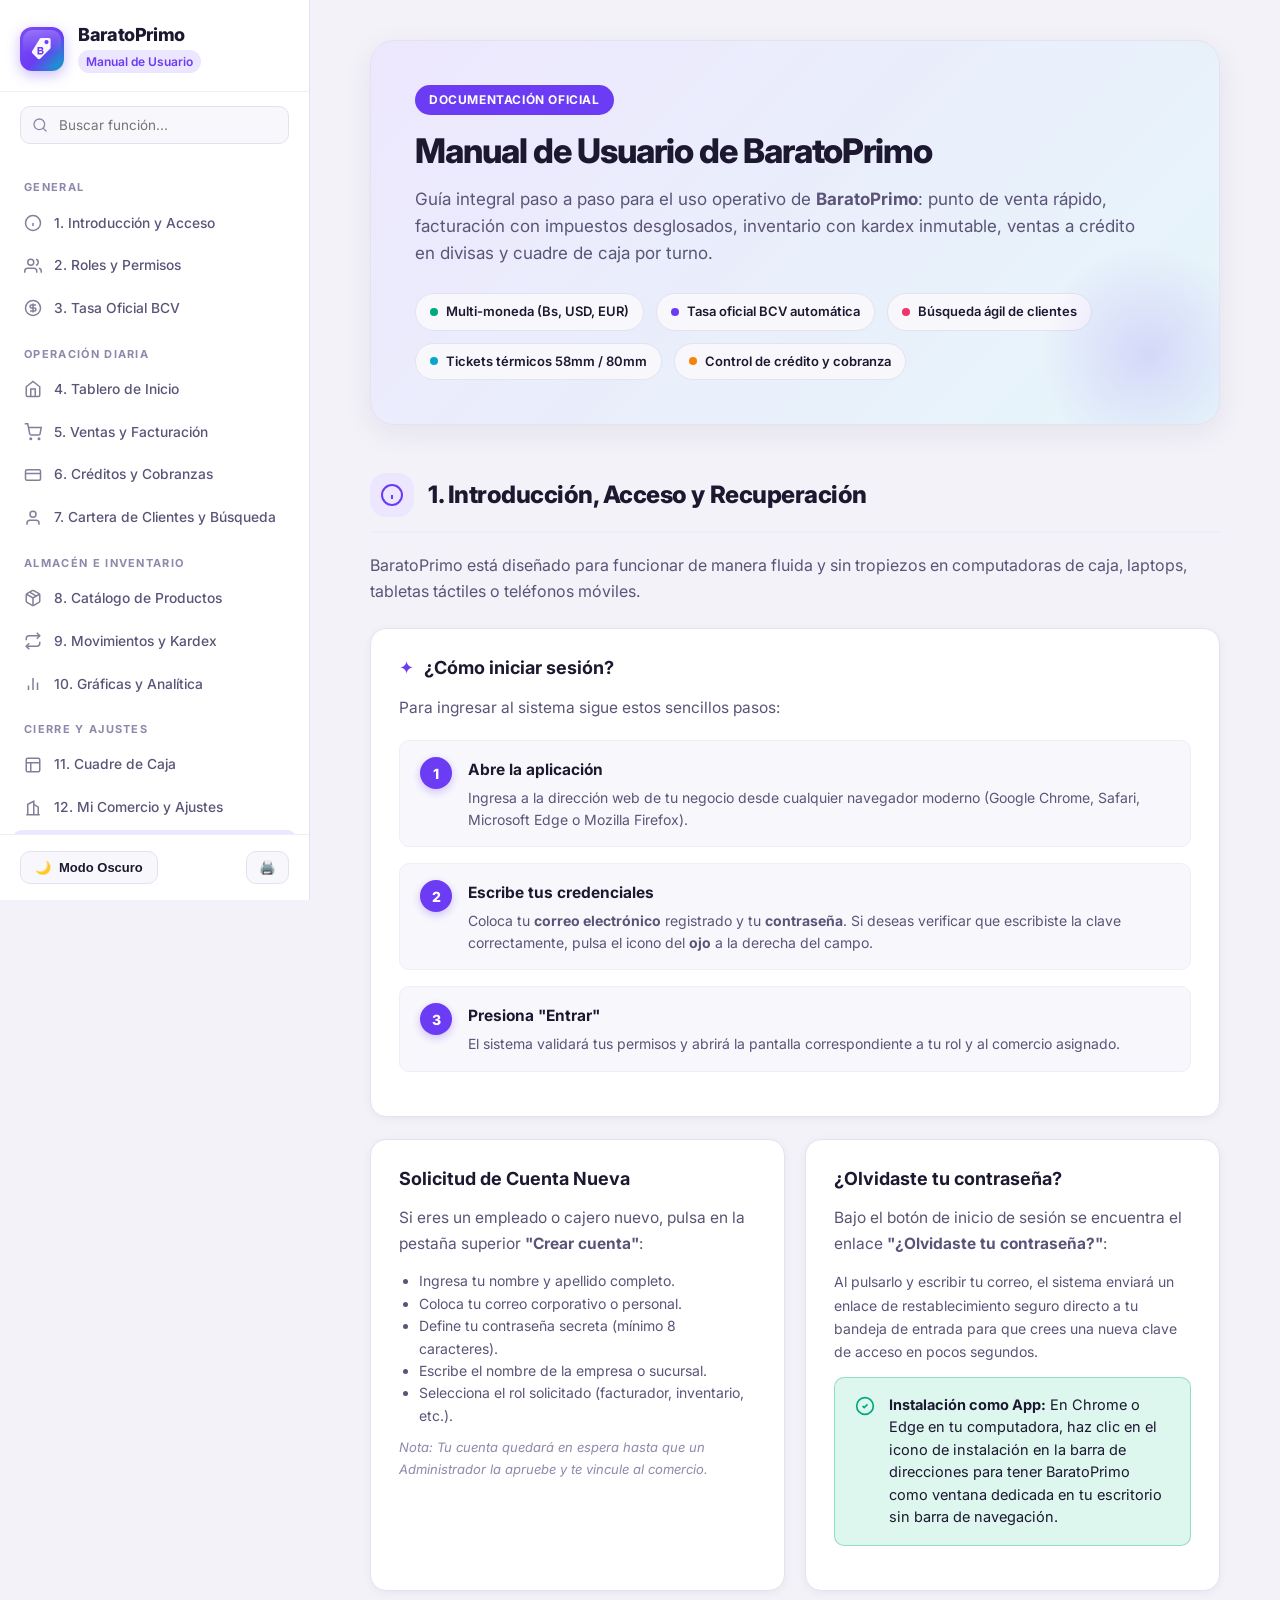
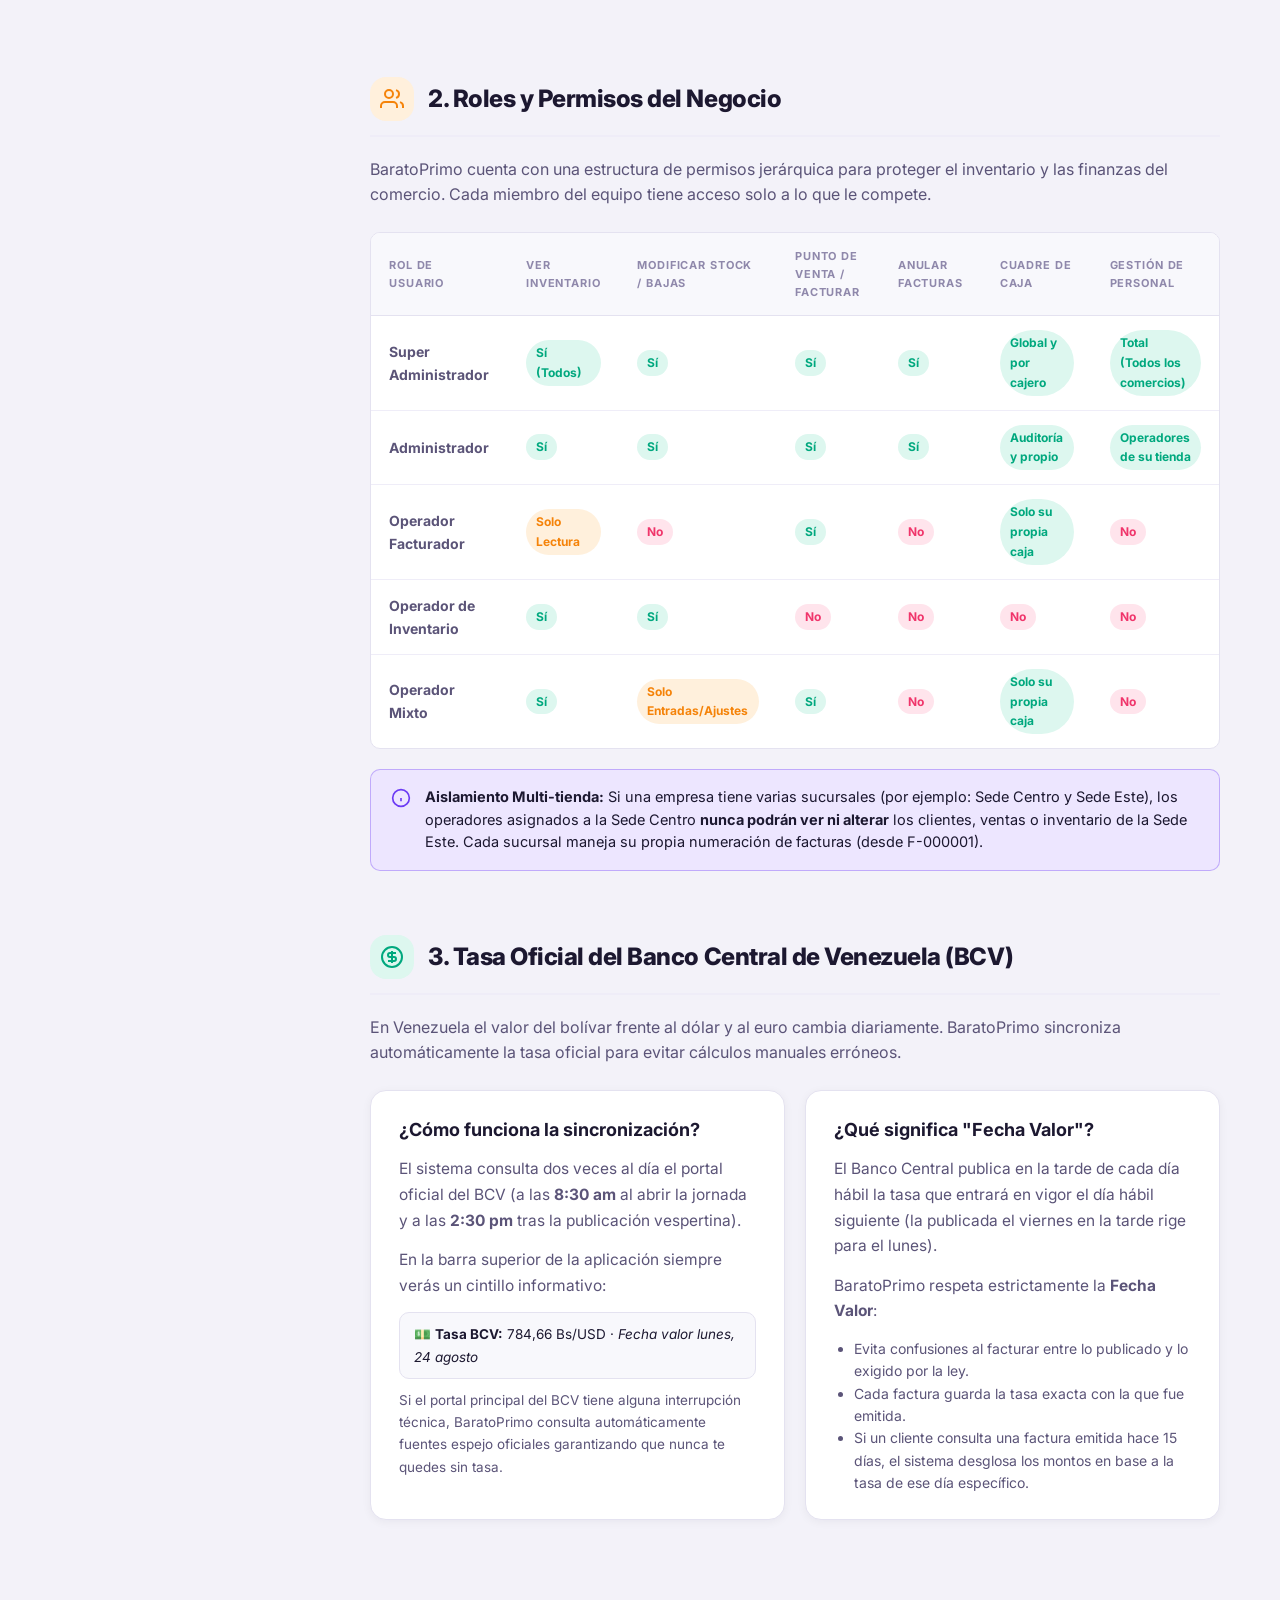
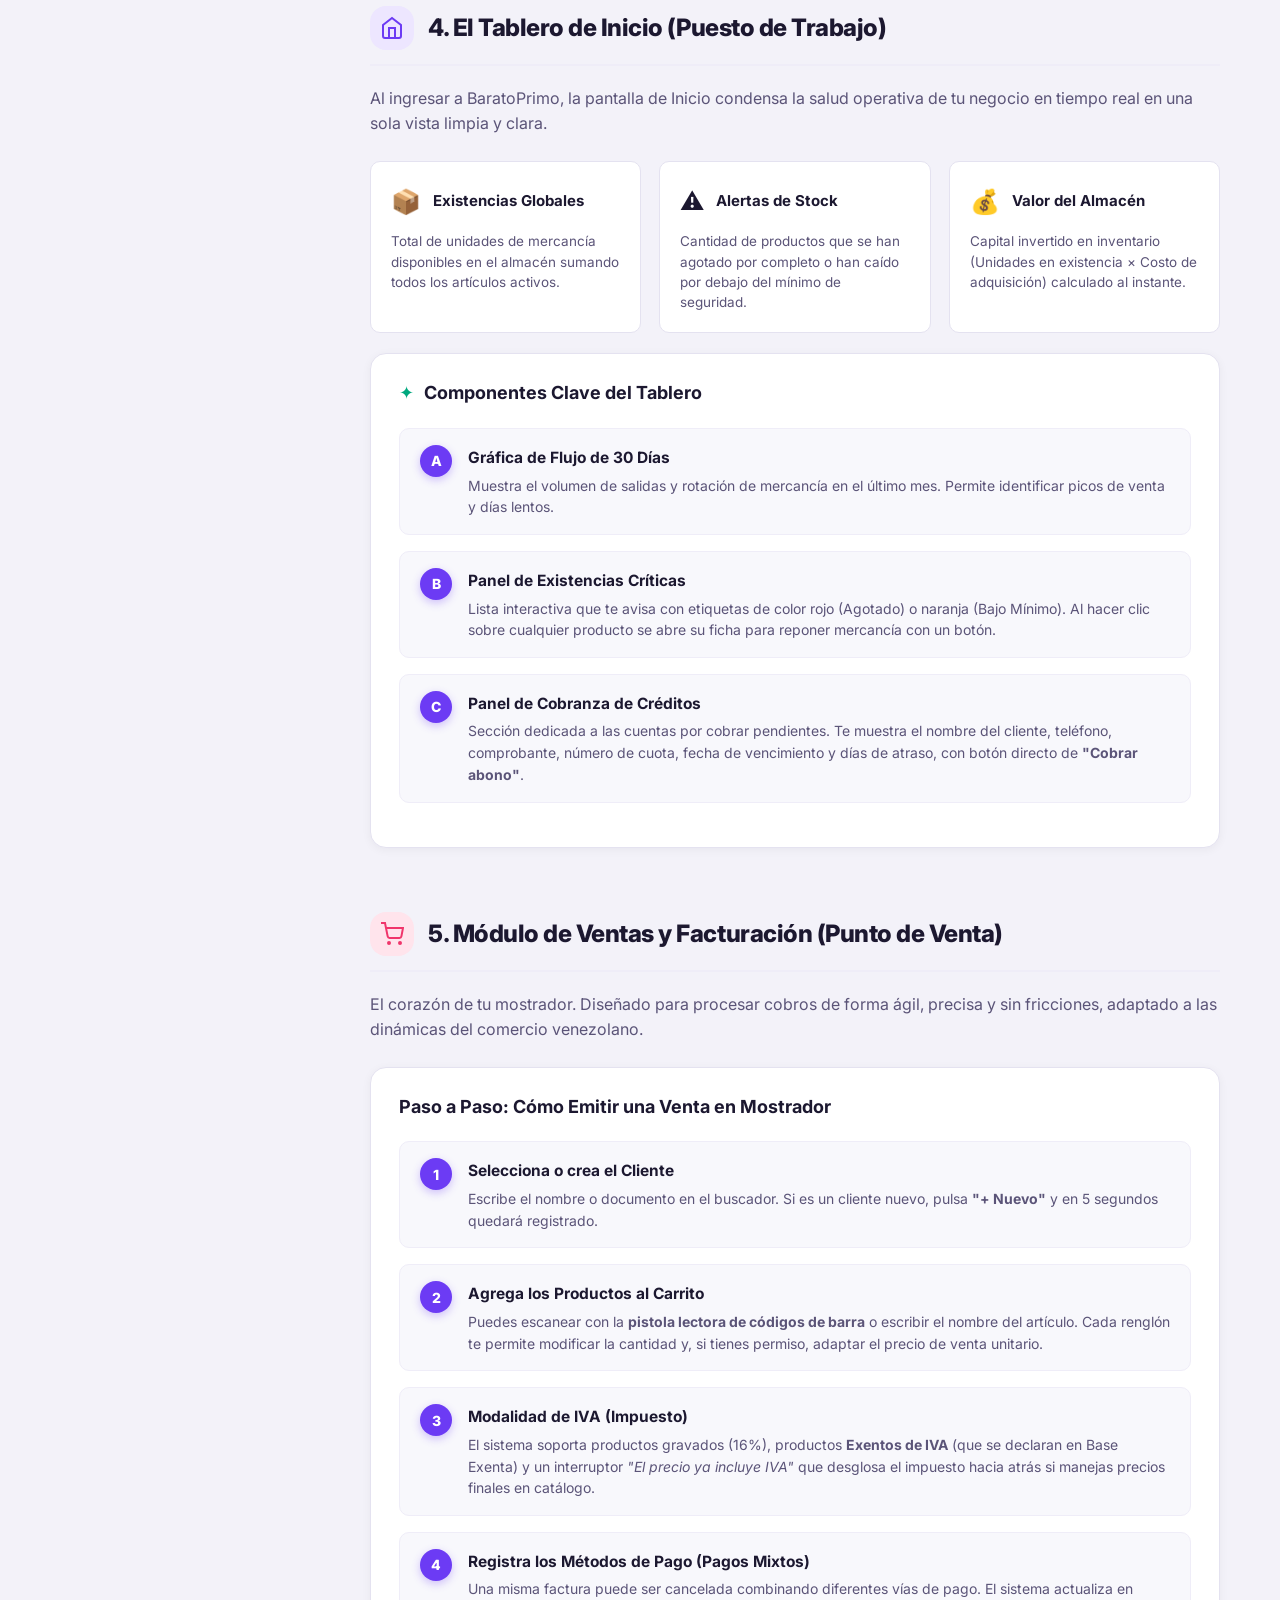
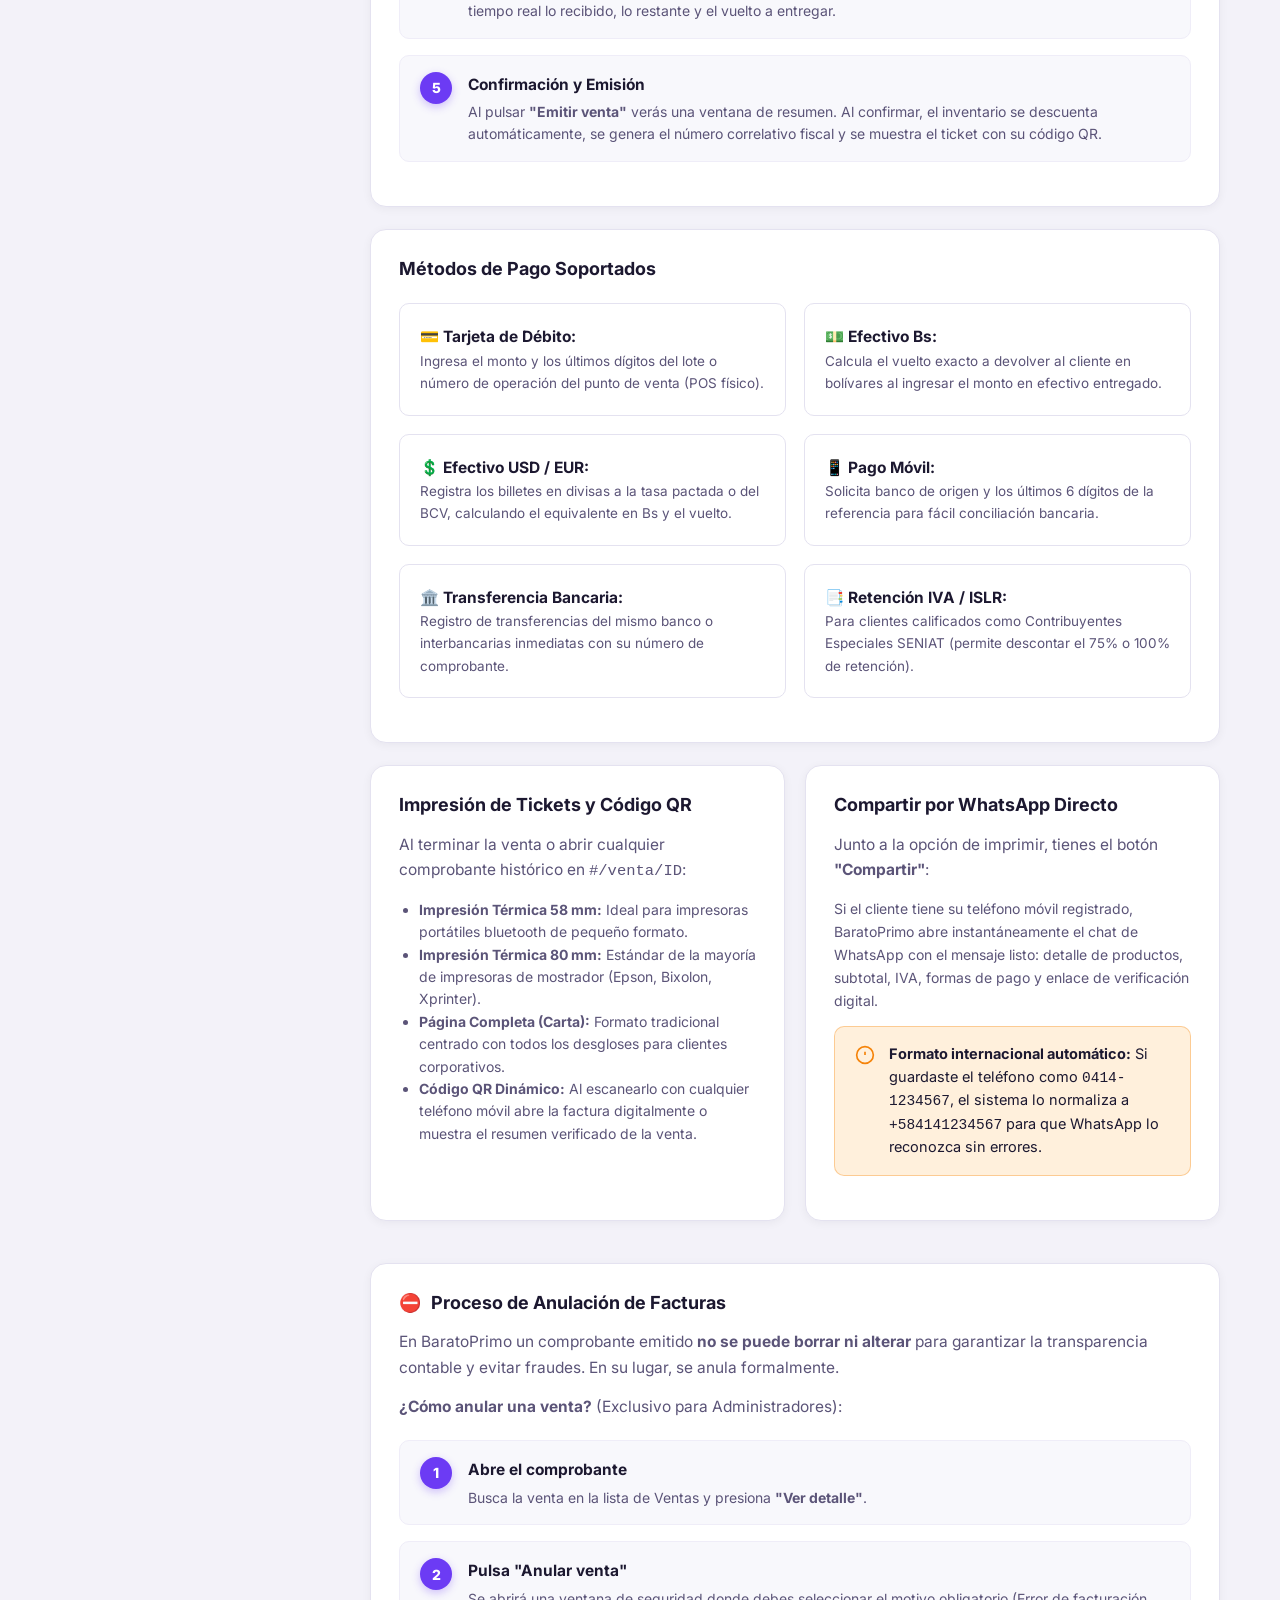
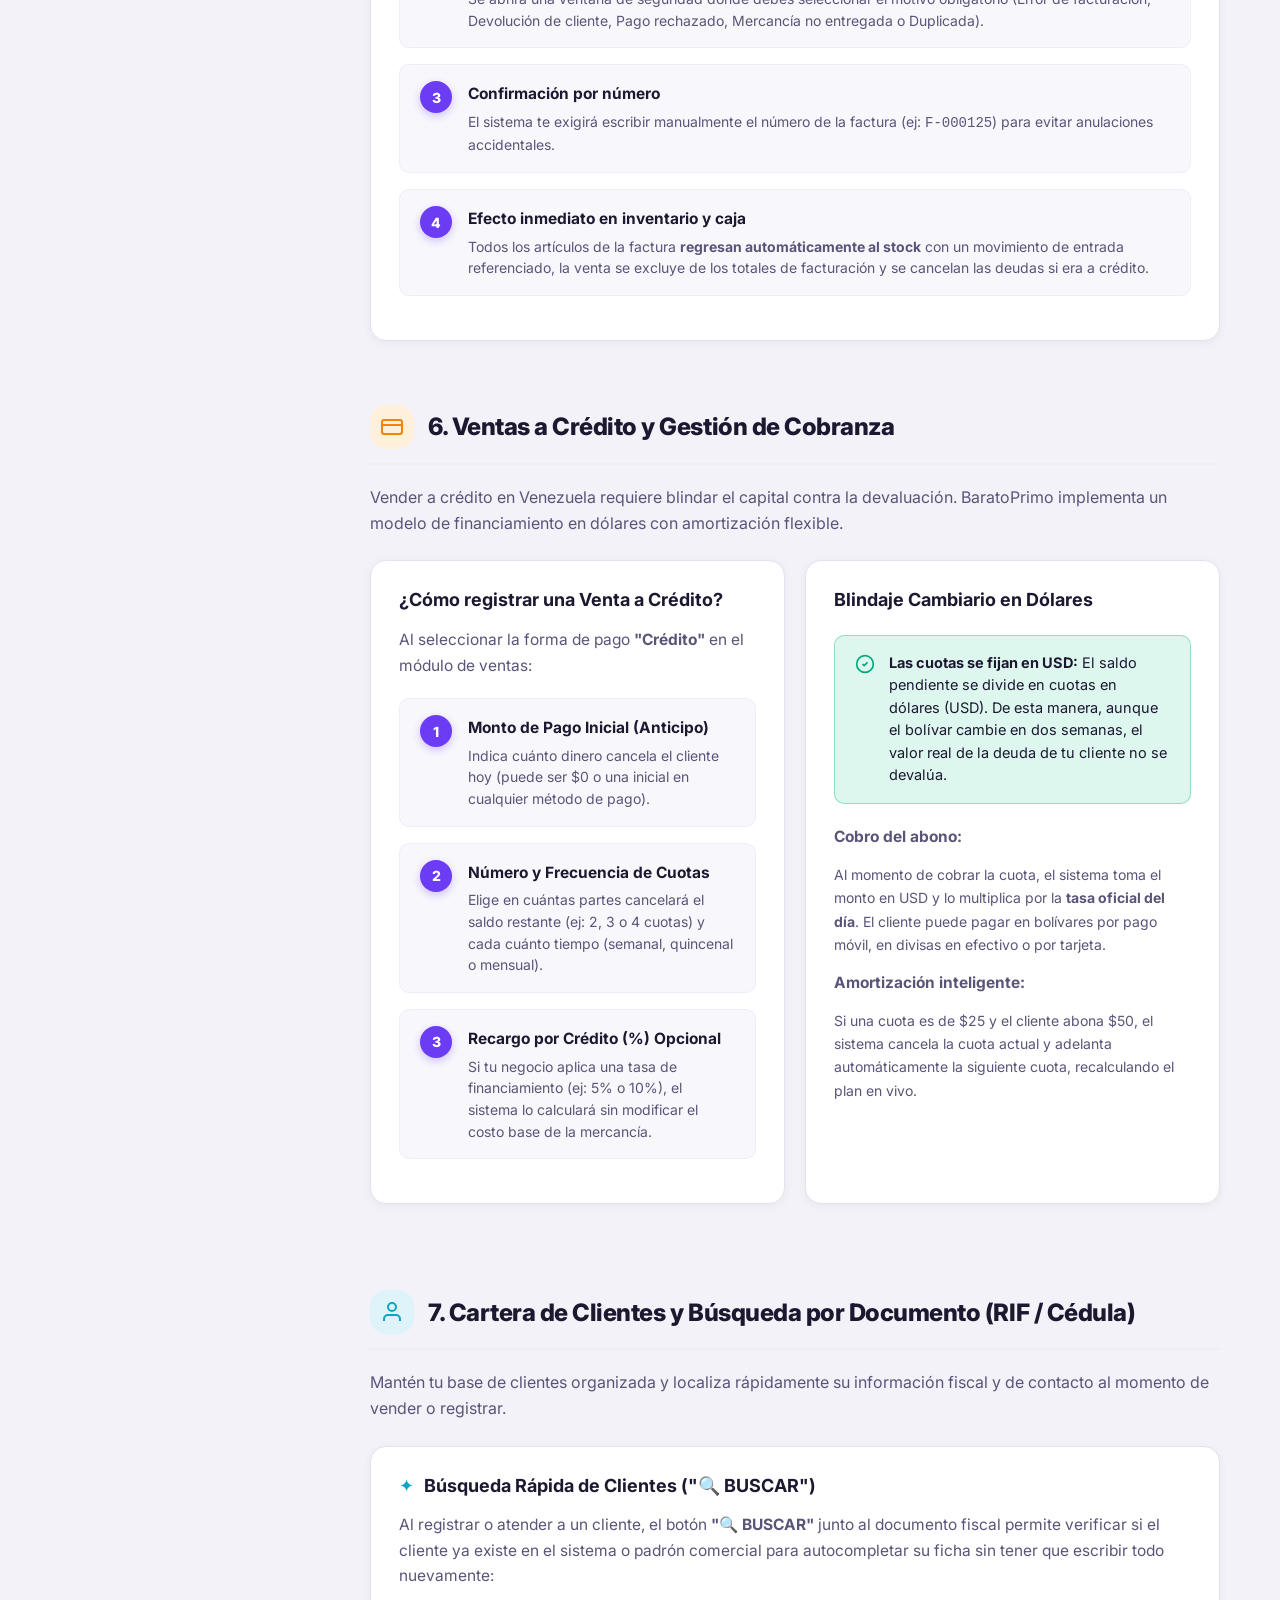
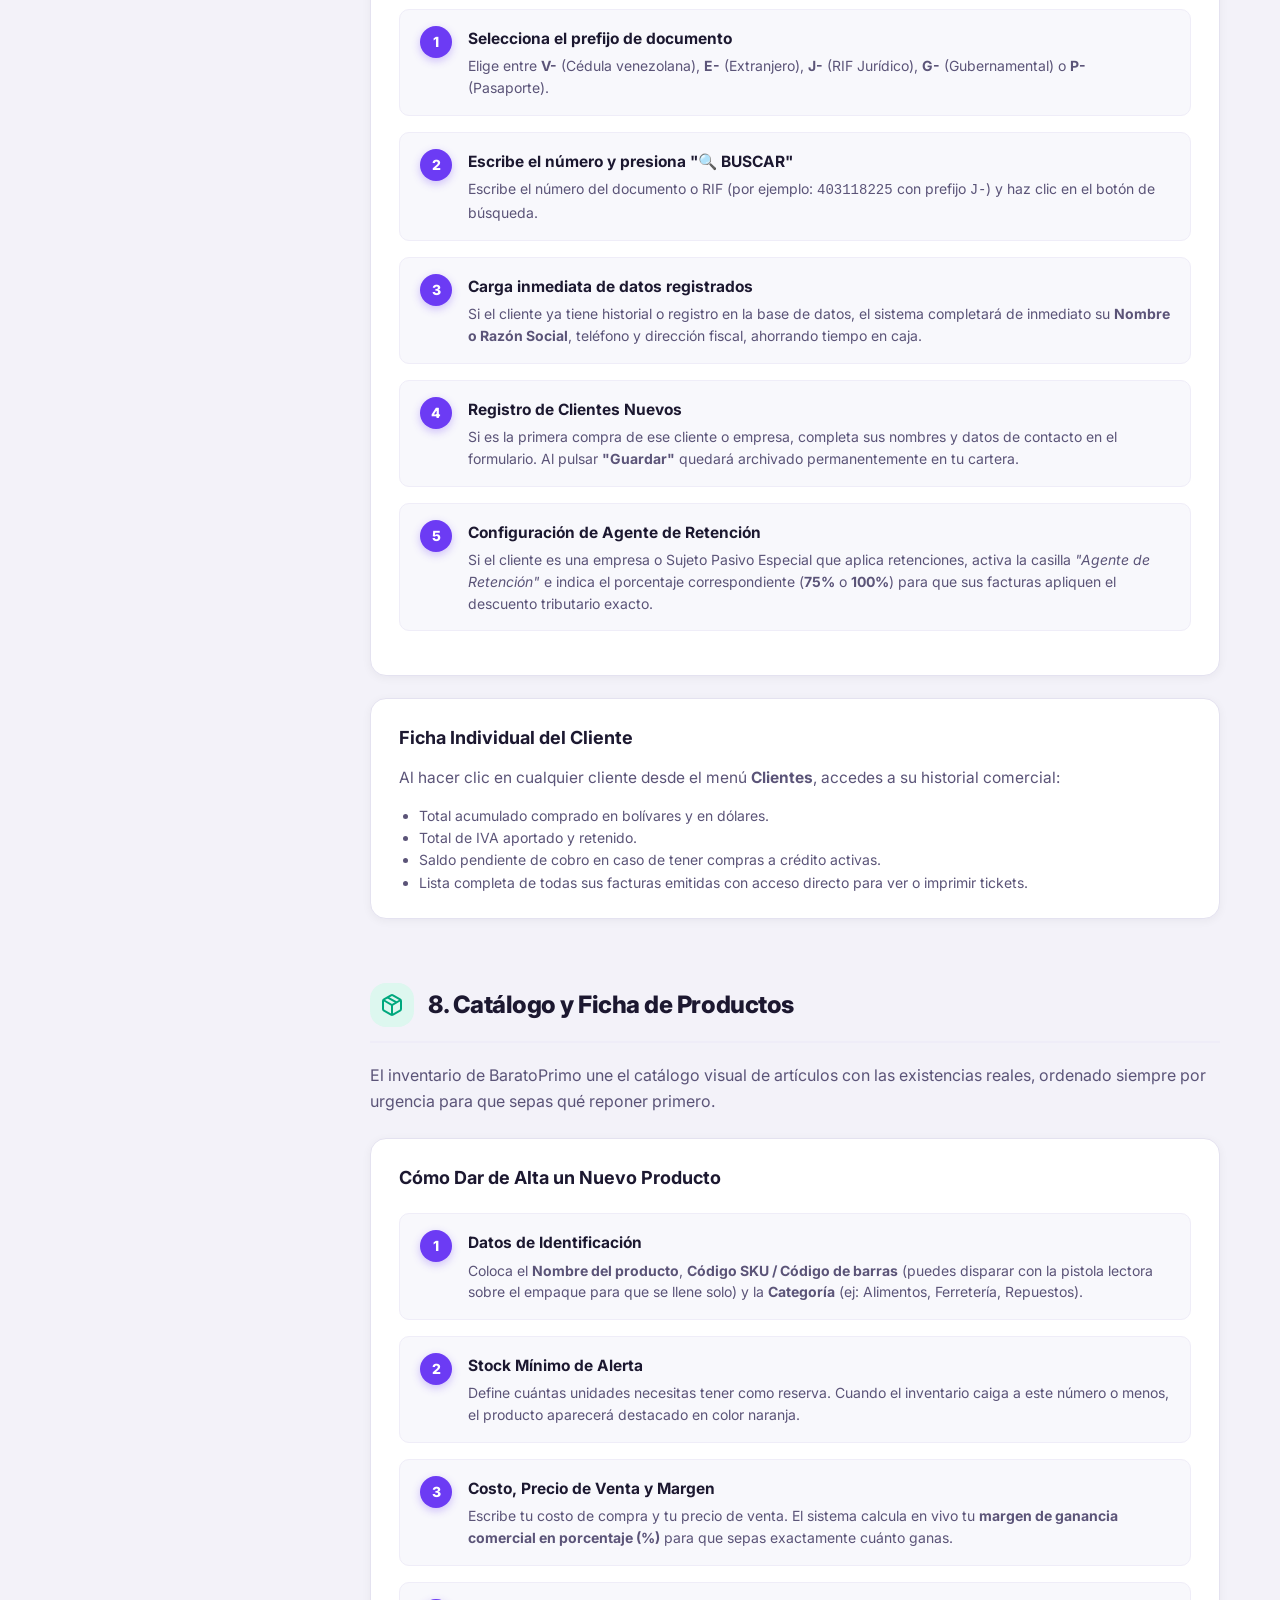
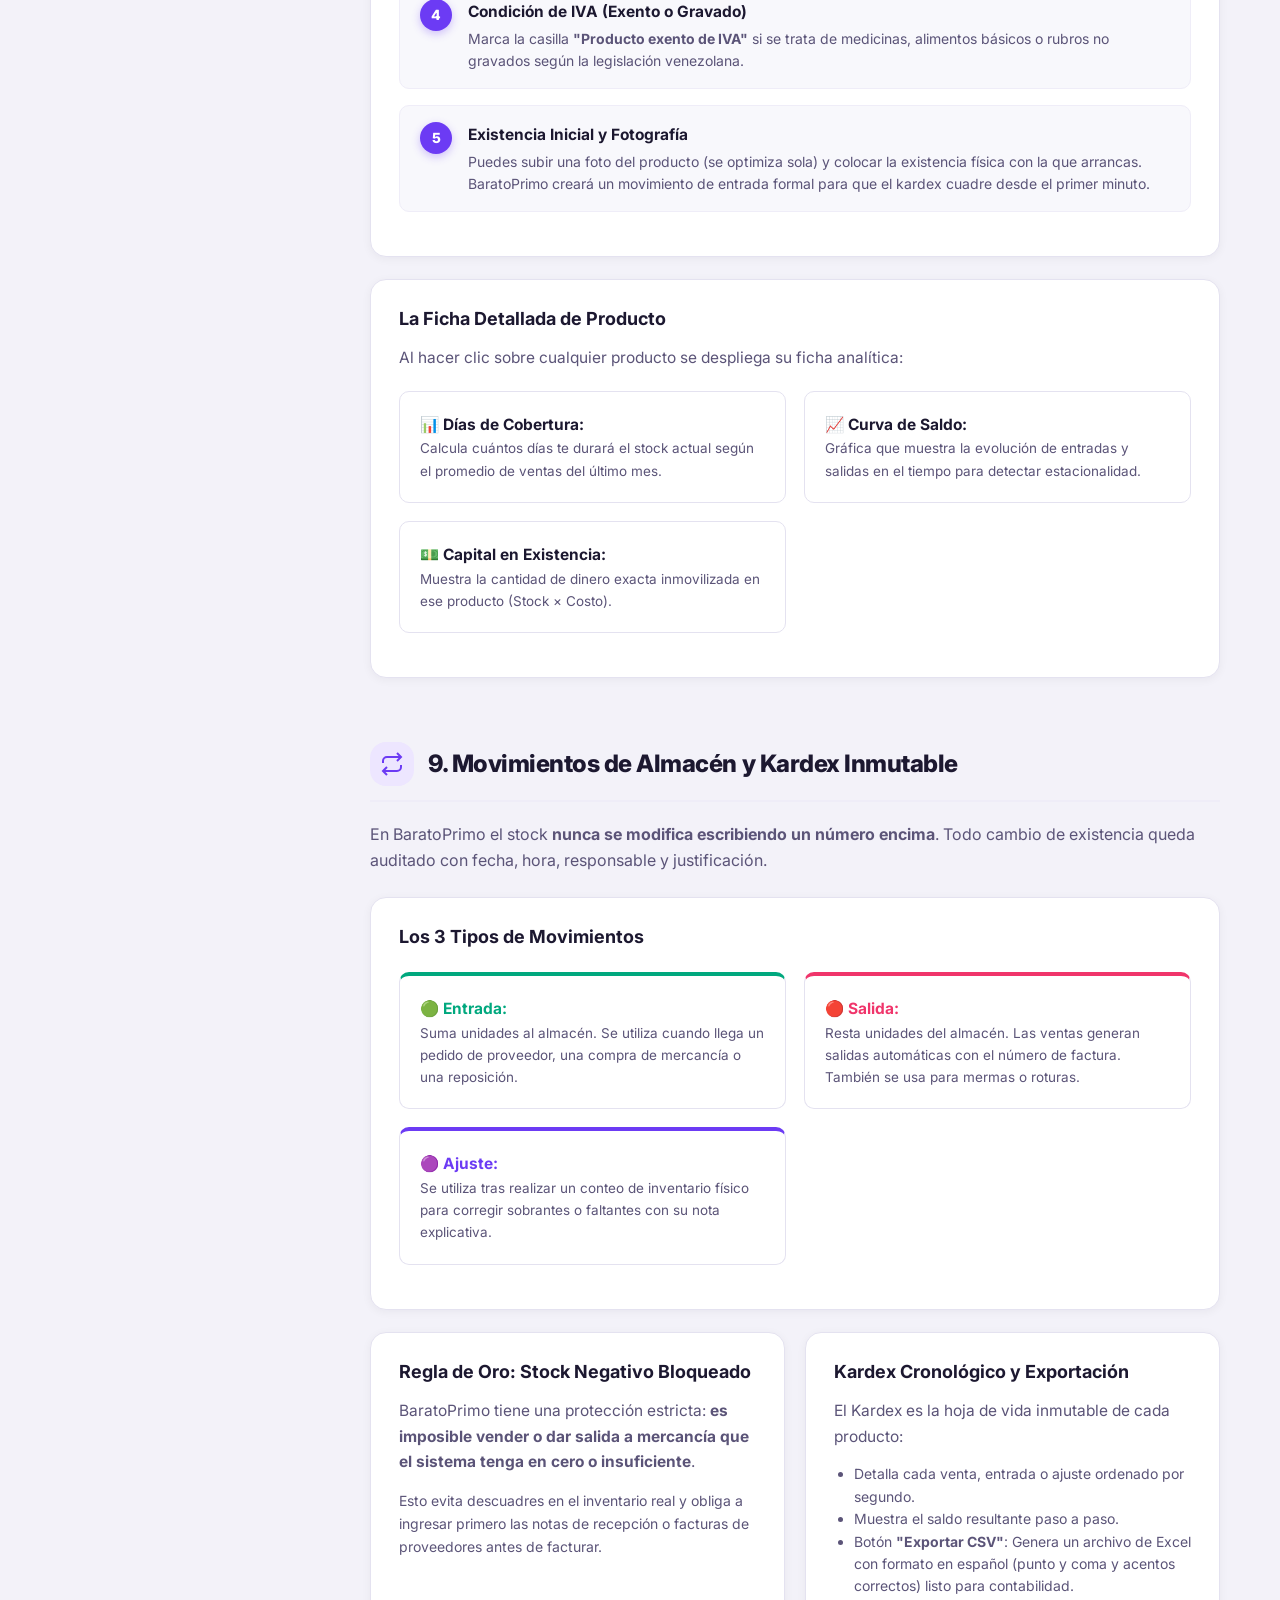
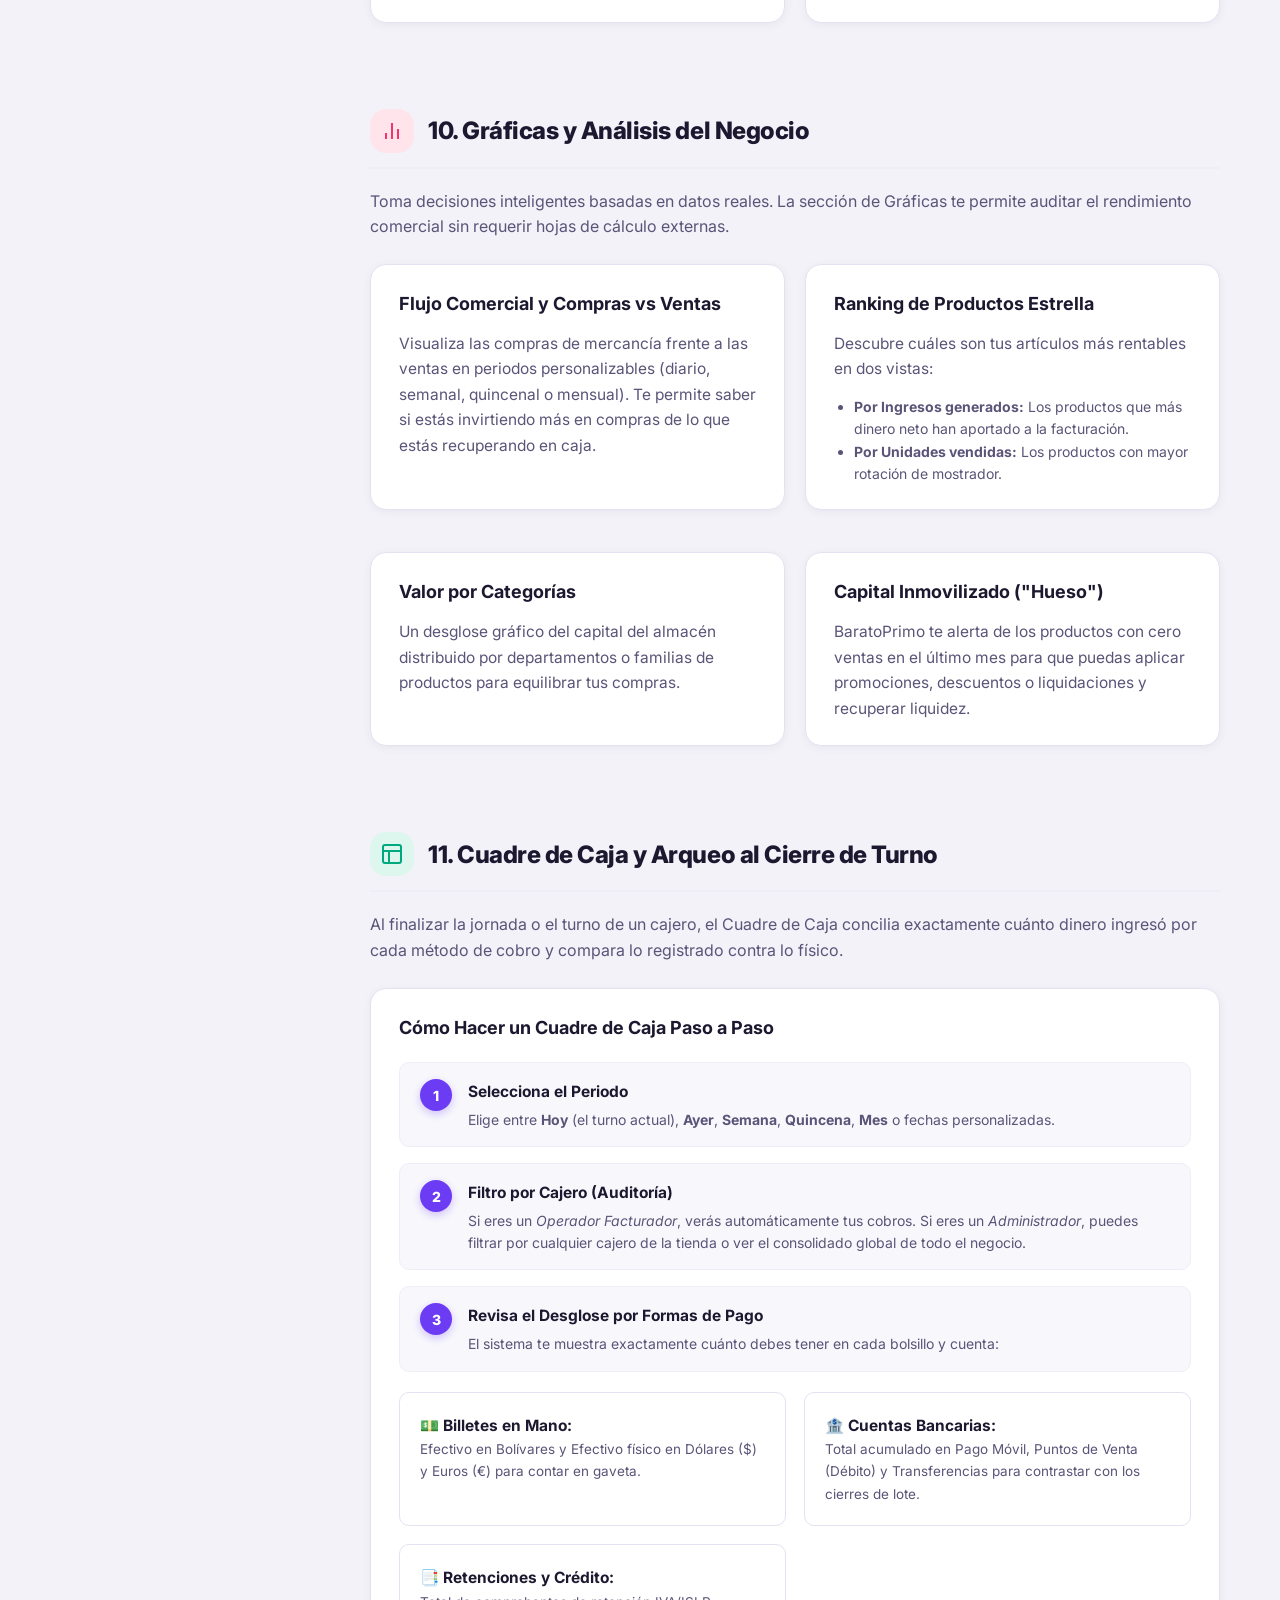
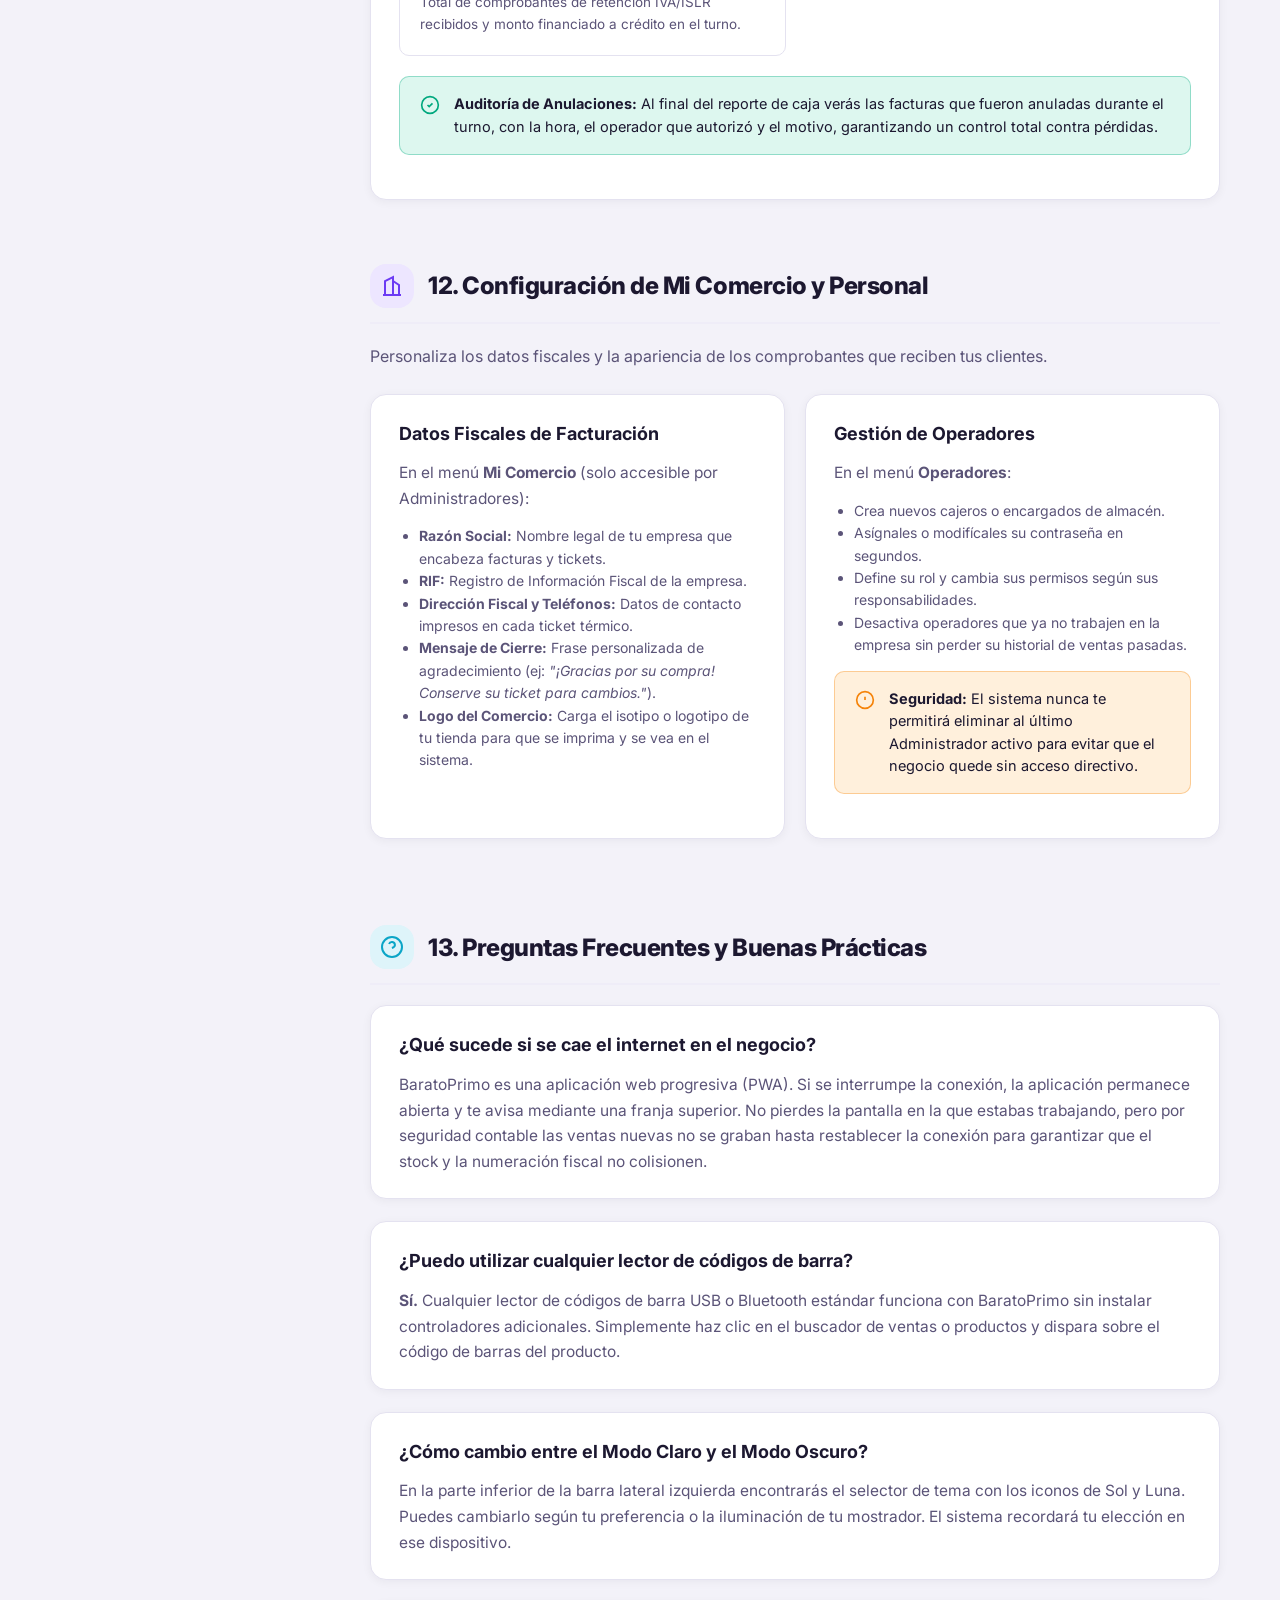
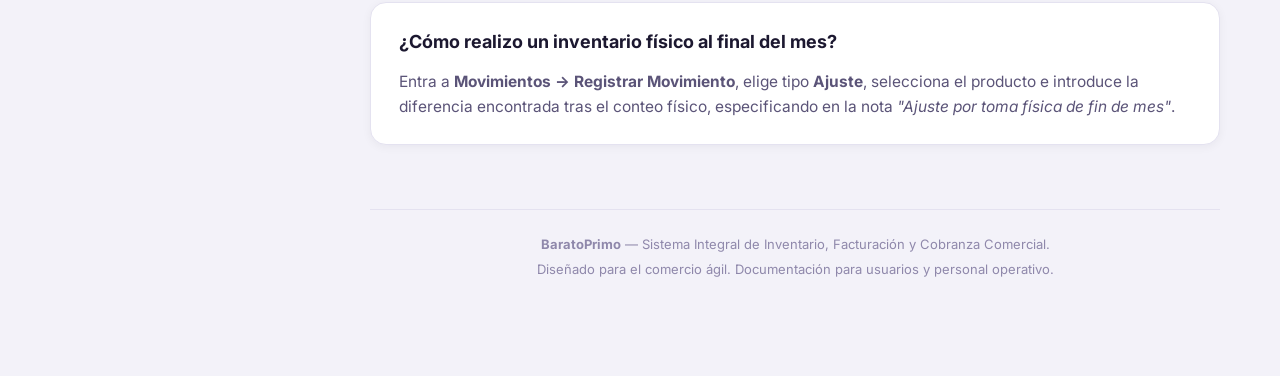
==== manual.html @ aa0d6ecb "Manual de usuario interactivo y en markdown, enlace de ayuda y actualizacion de cron de tasa bcv" ====
<!DOCTYPE html>
<html lang="es" data-tema="claro">
<head>
  <meta charset="UTF-8">
  <meta name="viewport" content="width=device-width, initial-scale=1.0">
  <title>Manual de Usuario — BaratoPrimo</title>
  <link rel="icon" type="image/svg+xml" href="img/logo.svg">
  <link rel="preconnect" href="https://fonts.googleapis.com">
  <link rel="preconnect" href="https://fonts.gstatic.com" crossorigin>
  <link href="https://fonts.googleapis.com/css2?family=Inter:wght@400;500;600;700;800&family=JetBrains+Mono:wght@500;700&display=swap" rel="stylesheet">
  <style>
    /* =====================================================================
       MANUAL DE USUARIO OFICIAL — BARATOPRIMO
       Paleta de color y tokens del sistema visual de BaratoPrimo
       ===================================================================== */
    :root {
      --fondo:         #F3F2F9;
      --superficie:    #FFFFFF;
      --superficie-2:  #F8F8FC;
      --superficie-3:  #EEECF8;
      --linea:         #E4E2F0;
      --linea-2:       #EFEDF8;

      --tinta:         #1C1830;
      --tinta-2:       #5B5478;
      --tinta-3:       #8F88AB;

      --violeta:       #6C3BF4;
      --violeta-alto:  #5A2AE0;
      --violeta-piel:  #EDE6FF;

      --esmeralda:     #00A87E;
      --esmeralda-piel:#DDF7EF;

      --rosa:          #F0356B;
      --rosa-piel:     #FFE4EC;

      --naranja:       #F58309;
      --naranja-piel:  #FFF0DC;

      --cian:          #0BA5C7;
      --cian-piel:     #DEF4FA;

      --sombra-suave:  0 2px 10px rgba(28, 24, 48, 0.05);
      --sombra-tarjeta:0 8px 30px rgba(28, 24, 48, 0.07);
      --sombra-elevada:0 20px 50px rgba(108, 59, 244, 0.15);

      --r-xs:  6px;
      --r-s:   10px;
      --r:     16px;
      --r-l:   24px;
      --r-p:   999px;

      --trans: all 0.22s cubic-bezier(0.16, 1, 0.3, 1);
    }

    html[data-tema="oscuro"] {
      --fondo:         #120F1D;
      --superficie:    #1B172B;
      --superficie-2:  #231F36;
      --superficie-3:  #2B2742;
      --linea:         #332D4E;
      --linea-2:       #2A2440;

      --tinta:         #F5F3FF;
      --tinta-2:       #B2ACD0;
      --tinta-3:       #7B7598;

      --violeta-piel:  #2D1F5E;
      --esmeralda-piel:#0F3A2F;
      --rosa-piel:     #421827;
      --naranja-piel:  #442911;
      --cian-piel:     #123542;

      --sombra-suave:  0 2px 10px rgba(0, 0, 0, 0.3);
      --sombra-tarjeta:0 8px 30px rgba(0, 0, 0, 0.4);
      --sombra-elevada:0 20px 50px rgba(0, 0, 0, 0.6);
    }

    * { box-sizing: border-box; margin: 0; padding: 0; }

    body {
      background: var(--fondo);
      color: var(--tinta);
      font-family: 'Inter', system-ui, -apple-system, sans-serif;
      font-size: 15.5px;
      line-height: 1.65;
      -webkit-font-smoothing: antialiased;
      display: flex;
      min-height: 100vh;
      overflow-x: hidden;
    }

    /* ==================== BARRA LATERAL ==================== */
    .sidebar {
      width: 310px;
      background: var(--superficie);
      border-right: 1px solid var(--linea);
      height: 100vh;
      position: sticky;
      top: 0;
      display: flex;
      flex-direction: column;
      flex-shrink: 0;
      z-index: 100;
      transition: var(--trans);
    }

    .sidebar__marca {
      padding: 24px 20px 18px;
      display: flex;
      align-items: center;
      gap: 14px;
      border-bottom: 1px solid var(--linea-2);
    }

    .sidebar__logo {
      width: 44px;
      height: 44px;
      border-radius: 12px;
      background: linear-gradient(135deg, #7B4DF7 0%, #6C3BF4 55%, #0BA5C7 100%);
      display: grid;
      place-items: center;
      box-shadow: 0 4px 14px rgba(108, 59, 244, 0.35);
    }

    .sidebar__logo img {
      width: 38px;
      height: 38px;
    }

    .sidebar__info h1 {
      font-size: 18px;
      font-weight: 800;
      color: var(--tinta);
      letter-spacing: -0.02em;
      line-height: 1.2;
    }

    .sidebar__info span {
      font-size: 12px;
      font-weight: 600;
      color: var(--violeta);
      background: var(--violeta-piel);
      padding: 2px 8px;
      border-radius: var(--r-p);
      display: inline-block;
      margin-top: 4px;
    }

    .sidebar__buscador {
      padding: 14px 20px 10px;
    }

    .busc-box {
      position: relative;
    }

    .busc-box input {
      width: 100%;
      padding: 10px 14px 10px 38px;
      background: var(--superficie-2);
      border: 1px solid var(--linea);
      border-radius: var(--r-s);
      font-size: 13.5px;
      color: var(--tinta);
      outline: none;
      transition: var(--trans);
      font-family: inherit;
    }

    .busc-box input:focus {
      border-color: var(--violeta);
      background: var(--superficie);
      box-shadow: 0 0 0 3px var(--violeta-piel);
    }

    .busc-box svg {
      position: absolute;
      left: 12px;
      top: 50%;
      transform: translateY(-50%);
      color: var(--tinta-3);
      pointer-events: none;
    }

    .sidebar__menu {
      flex: 1;
      overflow-y: auto;
      padding: 10px 12px 24px;
      scrollbar-width: thin;
      scrollbar-color: var(--linea) transparent;
    }

    .menu-categoria {
      font-size: 11px;
      font-weight: 700;
      text-transform: uppercase;
      letter-spacing: 0.12em;
      color: var(--tinta-3);
      padding: 14px 12px 6px;
    }

    .nav-item {
      display: flex;
      align-items: center;
      gap: 12px;
      padding: 9px 12px;
      color: var(--tinta-2);
      text-decoration: none;
      font-size: 13.8px;
      font-weight: 500;
      border-radius: var(--r-s);
      transition: var(--trans);
      margin-bottom: 2px;
    }

    .nav-item:hover {
      background: var(--superficie-2);
      color: var(--tinta);
      transform: translateX(3px);
    }

    .nav-item.activo {
      background: var(--violeta-piel);
      color: var(--violeta);
      font-weight: 700;
    }

    .nav-item svg {
      flex-shrink: 0;
      opacity: 0.75;
    }

    .nav-item.activo svg {
      opacity: 1;
      stroke: var(--violeta);
    }

    .sidebar__pie {
      padding: 16px 20px;
      border-top: 1px solid var(--linea-2);
      display: flex;
      align-items: center;
      justify-content: space-between;
      gap: 10px;
    }

    .btn-tema {
      display: flex;
      align-items: center;
      gap: 8px;
      padding: 8px 14px;
      background: var(--superficie-2);
      border: 1px solid var(--linea);
      border-radius: var(--r-s);
      font-size: 13px;
      font-weight: 600;
      color: var(--tinta);
      cursor: pointer;
      transition: var(--trans);
    }

    .btn-tema:hover {
      border-color: var(--violeta);
      color: var(--violeta);
    }

    .btn-imprimir {
      padding: 8px 12px;
      background: var(--superficie-2);
      border: 1px solid var(--linea);
      border-radius: var(--r-s);
      cursor: pointer;
      color: var(--tinta-2);
      transition: var(--trans);
    }
    .btn-imprimir:hover {
      color: var(--violeta);
      border-color: var(--violeta);
    }

    /* ==================== CONTENIDO PRINCIPAL ==================== */
    .contenido {
      flex: 1;
      padding: 40px 60px 100px;
      max-width: 1080px;
      margin: 0 auto;
    }

    /* Encabezado hero */
    .hero {
      background: linear-gradient(135deg, rgba(108,59,244,0.12) 0%, rgba(11,165,199,0.1) 100%), var(--superficie);
      border: 1px solid var(--linea);
      border-radius: var(--r-l);
      padding: 44px;
      margin-bottom: 48px;
      box-shadow: var(--sombra-tarjeta);
      position: relative;
      overflow: hidden;
    }

    .hero::after {
      content: '';
      position: absolute;
      right: -40px;
      bottom: -40px;
      width: 220px;
      height: 220px;
      background: radial-gradient(circle, rgba(108,59,244,0.15) 0%, transparent 70%);
      pointer-events: none;
    }

    .hero__etiqueta {
      display: inline-flex;
      align-items: center;
      gap: 8px;
      padding: 5px 14px;
      background: var(--violeta);
      color: white;
      font-size: 12px;
      font-weight: 700;
      border-radius: var(--r-p);
      letter-spacing: 0.05em;
      text-transform: uppercase;
      margin-bottom: 16px;
    }

    .hero h2 {
      font-size: 34px;
      font-weight: 800;
      letter-spacing: -0.03em;
      line-height: 1.2;
      color: var(--tinta);
      margin-bottom: 14px;
    }

    .hero p {
      font-size: 17px;
      color: var(--tinta-2);
      max-width: 720px;
      line-height: 1.6;
    }

    .hero__badges {
      display: flex;
      flex-wrap: wrap;
      gap: 12px;
      margin-top: 26px;
    }

    .badge-feat {
      display: inline-flex;
      align-items: center;
      gap: 8px;
      padding: 7px 14px;
      background: var(--superficie-2);
      border: 1px solid var(--linea);
      border-radius: var(--r-p);
      font-size: 13px;
      font-weight: 600;
      color: var(--tinta);
    }

    .badge-feat span {
      width: 8px;
      height: 8px;
      border-radius: 50%;
    }

    /* Secciones del manual */
    .seccion {
      margin-bottom: 64px;
      scroll-margin-top: 32px;
    }

    .seccion__cabecera {
      display: flex;
      align-items: center;
      gap: 14px;
      margin-bottom: 20px;
      padding-bottom: 14px;
      border-bottom: 2px solid var(--linea-2);
    }

    .seccion__icono {
      width: 44px;
      height: 44px;
      border-radius: var(--r);
      display: grid;
      place-items: center;
      background: var(--violeta-piel);
      color: var(--violeta);
      flex-shrink: 0;
    }

    .seccion__icono.verde { background: var(--esmeralda-piel); color: var(--esmeralda); }
    .seccion__icono.naranja { background: var(--naranja-piel); color: var(--naranja); }
    .seccion__icono.rosa { background: var(--rosa-piel); color: var(--rosa); }
    .seccion__icono.cian { background: var(--cian-piel); color: var(--cian); }

    .seccion__cabecera h3 {
      font-size: 24px;
      font-weight: 800;
      letter-spacing: -0.02em;
      color: var(--tinta);
    }

    .seccion__subtitulo {
      font-size: 16px;
      color: var(--tinta-2);
      margin-bottom: 24px;
      line-height: 1.6;
    }

    /* Tarjetas micro-componentes */
    .tarjeta {
      background: var(--superficie);
      border: 1px solid var(--linea);
      border-radius: var(--r);
      padding: 24px 28px;
      margin-bottom: 22px;
      box-shadow: var(--sombra-suave);
      transition: var(--trans);
    }

    .tarjeta:hover {
      border-color: rgba(108, 59, 244, 0.3);
      box-shadow: var(--sombra-tarjeta);
    }

    .tarjeta h4 {
      font-size: 18px;
      font-weight: 700;
      color: var(--tinta);
      margin-bottom: 12px;
      display: flex;
      align-items: center;
      gap: 10px;
    }

    .tarjeta p {
      color: var(--tinta-2);
      margin-bottom: 14px;
      line-height: 1.65;
    }

    .tarjeta p:last-child {
      margin-bottom: 0;
    }

    /* Pasos guiados 1, 2, 3 */
    .pasos-lista {
      display: flex;
      flex-direction: column;
      gap: 16px;
      margin: 20px 0;
    }

    .paso-item {
      display: flex;
      gap: 16px;
      background: var(--superficie-2);
      border: 1px solid var(--linea-2);
      padding: 16px 20px;
      border-radius: var(--r-s);
      align-items: flex-start;
    }

    .paso-numero {
      width: 32px;
      height: 32px;
      border-radius: 50%;
      background: var(--violeta);
      color: white;
      font-size: 14px;
      font-weight: 800;
      display: grid;
      place-items: center;
      flex-shrink: 0;
      box-shadow: 0 3px 8px rgba(108, 59, 244, 0.3);
    }

    .paso-contenido h5 {
      font-size: 15.5px;
      font-weight: 700;
      color: var(--tinta);
      margin-bottom: 4px;
    }

    .paso-contenido p {
      font-size: 14px;
      color: var(--tinta-2);
      margin: 0;
      line-height: 1.55;
    }

    /* Cajas de aviso / notas / tips */
    .nota-caja {
      padding: 16px 20px;
      border-radius: var(--r-s);
      margin: 20px 0;
      display: flex;
      gap: 14px;
      align-items: flex-start;
      font-size: 14.5px;
      line-height: 1.55;
    }

    .nota-caja svg {
      flex-shrink: 0;
      margin-top: 2px;
    }

    .nota-caja--tip {
      background: var(--esmeralda-piel);
      border: 1px solid rgba(0, 168, 126, 0.35);
      color: var(--tinta);
    }
    .nota-caja--tip svg { stroke: var(--esmeralda); }

    .nota-caja--aviso {
      background: var(--naranja-piel);
      border: 1px solid rgba(245, 131, 9, 0.35);
      color: var(--tinta);
    }
    .nota-caja--aviso svg { stroke: var(--naranja); }

    .nota-caja--info {
      background: var(--violeta-piel);
      border: 1px solid rgba(108, 59, 244, 0.35);
      color: var(--tinta);
    }
    .nota-caja--info svg { stroke: var(--violeta); }

    /* Tablas visuales */
    .tabla-visual-wrap {
      overflow-x: auto;
      margin: 20px 0;
      border-radius: var(--r-s);
      border: 1px solid var(--linea);
      background: var(--superficie);
    }

    .tabla-visual {
      width: 100%;
      border-collapse: collapse;
      text-align: left;
      font-size: 14px;
    }

    .tabla-visual th {
      background: var(--superficie-2);
      color: var(--tinta-3);
      font-size: 11px;
      font-weight: 700;
      text-transform: uppercase;
      letter-spacing: 0.08em;
      padding: 14px 18px;
      border-bottom: 1px solid var(--linea);
    }

    .tabla-visual td {
      padding: 14px 18px;
      border-bottom: 1px solid var(--linea-2);
      color: var(--tinta-2);
      vertical-align: middle;
    }

    .tabla-visual tr:last-child td {
      border-bottom: none;
    }

    .tabla-visual tr:hover td {
      background: var(--superficie-2);
      color: var(--tinta);
    }

    .pill-si {
      display: inline-block;
      padding: 3px 10px;
      border-radius: var(--r-p);
      background: var(--esmeralda-piel);
      color: var(--esmeralda);
      font-weight: 700;
      font-size: 12px;
    }

    .pill-no {
      display: inline-block;
      padding: 3px 10px;
      border-radius: var(--r-p);
      background: var(--rosa-piel);
      color: var(--rosa);
      font-weight: 700;
      font-size: 12px;
    }

    .pill-parcial {
      display: inline-block;
      padding: 3px 10px;
      border-radius: var(--r-p);
      background: var(--naranja-piel);
      color: var(--naranja);
      font-weight: 700;
      font-size: 12px;
    }

    /* Grilla de tarjetas (Grid) */
    .grilla-2 {
      display: grid;
      grid-template-columns: repeat(auto-fit, minmax(320px, 1fr));
      gap: 20px;
      margin: 20px 0;
    }

    .grilla-3 {
      display: grid;
      grid-template-columns: repeat(auto-fit, minmax(260px, 1fr));
      gap: 18px;
      margin: 20px 0;
    }

    .micro-card {
      background: var(--superficie);
      border: 1px solid var(--linea);
      border-radius: var(--r-s);
      padding: 20px;
      position: relative;
    }

    .micro-card__header {
      display: flex;
      align-items: center;
      gap: 12px;
      margin-bottom: 10px;
    }

    .micro-card__titulo {
      font-size: 15px;
      font-weight: 700;
      color: var(--tinta);
    }

    .micro-card__desc {
      font-size: 13.5px;
      color: var(--tinta-2);
      line-height: 1.5;
    }

    /* Simulación de comprobante / ticket */
    .simulador-ticket {
      background: #FFFFFF;
      color: #111111;
      font-family: 'JetBrains Mono', monospace;
      font-size: 12.5px;
      padding: 24px;
      border-radius: var(--r-s);
      border: 2px dashed #D0CCE0;
      max-width: 380px;
      margin: 20px auto;
      box-shadow: 0 10px 25px rgba(0,0,0,0.06);
      line-height: 1.45;
    }

    .simulador-ticket .linea-sep {
      border-top: 1px dashed #888;
      margin: 10px 0;
    }

    .simulador-ticket .centro {
      text-align: center;
    }

    .simulador-ticket .fila-dato {
      display: flex;
      justify-content: space-between;
    }

    /* Botón flotante para volver arriba */
    .btn-arriba {
      position: fixed;
      bottom: 28px;
      right: 28px;
      width: 44px;
      height: 44px;
      border-radius: 50%;
      background: var(--violeta);
      color: white;
      border: none;
      box-shadow: var(--sombra-elevada);
      cursor: pointer;
      display: grid;
      place-items: center;
      opacity: 0;
      pointer-events: none;
      transition: var(--trans);
      z-index: 99;
    }

    .btn-arriba.visible {
      opacity: 1;
      pointer-events: auto;
    }

    /* Menú móvil */
    .menu-movil-toggle {
      display: none;
      position: fixed;
      bottom: 24px;
      left: 24px;
      background: var(--violeta);
      color: white;
      padding: 12px 20px;
      border-radius: var(--r-p);
      font-size: 14px;
      font-weight: 700;
      border: none;
      box-shadow: var(--sombra-elevada);
      z-index: 101;
      cursor: pointer;
    }

    /* RESPONSIVE */
    @media (max-width: 980px) {
      .sidebar {
        position: fixed;
        left: -320px;
        top: 0;
        bottom: 0;
      }
      .sidebar.abierta {
        left: 0;
      }
      .contenido {
        padding: 24px 20px 80px;
      }
      .menu-movil-toggle {
        display: block;
      }
      .hero {
        padding: 28px 24px;
      }
      .hero h2 {
        font-size: 26px;
      }
      .grilla-2, .grilla-3 {
        grid-template-columns: 1fr;
      }
    }

    /* IMPRESIÓN */
    @media print {
      .sidebar, .btn-arriba, .menu-movil-toggle, .btn-tema, .btn-imprimir, .sidebar__buscador {
        display: none !important;
      }
      body {
        background: white !important;
        color: black !important;
      }
      .contenido {
        max-width: 100% !important;
        padding: 0 !important;
      }
      .tarjeta, .hero, .paso-item, .micro-card {
        box-shadow: none !important;
        border: 1px solid #ccc !important;
        page-break-inside: avoid;
      }
    }
  </style>
</head>
<body>

  <!-- ==================== BARRA LATERAL ==================== -->
  <aside class="sidebar" id="sidebar">
    <div class="sidebar__marca">
      <div class="sidebar__logo">
        <img src="img/logo.svg" alt="BaratoPrimo Logo">
      </div>
      <div class="sidebar__info">
        <h1>BaratoPrimo</h1>
        <span>Manual de Usuario</span>
      </div>
    </div>

    <div class="sidebar__buscador">
      <div class="busc-box">
        <svg width="16" height="16" viewBox="0 0 24 24" fill="none" stroke="currentColor" stroke-width="2" stroke-linecap="round" stroke-linejoin="round">
          <circle cx="11" cy="11" r="8"></circle>
          <line x1="21" y1="21" x2="16.65" y2="16.65"></line>
        </svg>
        <input type="text" id="buscador-manual" placeholder="Buscar función..." autocomplete="off">
      </div>
    </div>

    <nav class="sidebar__menu" id="menu-nav">
      <p class="menu-categoria">General</p>
      <a href="#introduccion" class="nav-item activo">
        <svg width="18" height="18" viewBox="0 0 24 24" fill="none" stroke="currentColor" stroke-width="2"><circle cx="12" cy="12" r="10"/><path d="M12 16v-4M12 8h.01"/></svg>
        <span>1. Introducción y Acceso</span>
      </a>
      <a href="#roles" class="nav-item">
        <svg width="18" height="18" viewBox="0 0 24 24" fill="none" stroke="currentColor" stroke-width="2"><path d="M17 21v-2a4 4 0 0 0-4-4H5a4 4 0 0 0-4 4v2"/><circle cx="9" cy="7" r="4"/><path d="M23 21v-2a4 4 0 0 0-3-3.87"/><path d="M16 3.13a4 4 0 0 1 0 7.75"/></svg>
        <span>2. Roles y Permisos</span>
      </a>
      <a href="#tasa-bcv" class="nav-item">
        <svg width="18" height="18" viewBox="0 0 24 24" fill="none" stroke="currentColor" stroke-width="2"><circle cx="12" cy="12" r="10"/><path d="M16 8h-6a2 2 0 1 0 0 4h4a2 2 0 1 1 0 4H8"/><path d="M12 18V6"/></svg>
        <span>3. Tasa Oficial BCV</span>
      </a>

      <p class="menu-categoria">Operación Diaria</p>
      <a href="#inicio" class="nav-item">
        <svg width="18" height="18" viewBox="0 0 24 24" fill="none" stroke="currentColor" stroke-width="2"><path d="m3 9 9-7 9 7v11a2 2 0 0 1-2 2H5a2 2 0 0 1-2-2z"/><polyline points="9 22 9 12 15 12 15 22"/></svg>
        <span>4. Tablero de Inicio</span>
      </a>
      <a href="#ventas" class="nav-item">
        <svg width="18" height="18" viewBox="0 0 24 24" fill="none" stroke="currentColor" stroke-width="2"><circle cx="9" cy="21" r="1"/><circle cx="20" cy="21" r="1"/><path d="M1 1h4l2.68 13.39a2 2 0 0 0 2 1.61h9.72a2 2 0 0 0 2-1.61L23 6H6"/></svg>
        <span>5. Ventas y Facturación</span>
      </a>
      <a href="#cobranza" class="nav-item">
        <svg width="18" height="18" viewBox="0 0 24 24" fill="none" stroke="currentColor" stroke-width="2"><rect x="2" y="5" width="20" height="14" rx="2"/><line x1="2" y1="10" x2="22" y2="10"/></svg>
        <span>6. Créditos y Cobranzas</span>
      </a>
      <a href="#clientes" class="nav-item">
        <svg width="18" height="18" viewBox="0 0 24 24" fill="none" stroke="currentColor" stroke-width="2"><path d="M20 21v-2a4 4 0 0 0-4-4H8a4 4 0 0 0-4 4v2"/><circle cx="12" cy="7" r="4"/></svg>
        <span>7. Cartera de Clientes y Búsqueda</span>
      </a>

      <p class="menu-categoria">Almacén e Inventario</p>
      <a href="#productos" class="nav-item">
        <svg width="18" height="18" viewBox="0 0 24 24" fill="none" stroke="currentColor" stroke-width="2"><path d="m7.5 4.27 9 5.15"/><path d="M21 8a2 2 0 0 0-1-1.73l-7-4a2 2 0 0 0-2 0l-7 4A2 2 0 0 0 3 8v8a2 2 0 0 0 1 1.73l7 4a2 2 0 0 0 2 0l7-4A2 2 0 0 0 21 16Z"/><path d="m3.3 7 8.7 5 8.7-5"/><path d="M12 22V12"/></svg>
        <span>8. Catálogo de Productos</span>
      </a>
      <a href="#movimientos" class="nav-item">
        <svg width="18" height="18" viewBox="0 0 24 24" fill="none" stroke="currentColor" stroke-width="2"><polyline points="17 1 21 5 17 9"/><path d="M3 11V9a4 4 0 0 1 4-4h14"/><polyline points="7 23 3 19 7 15"/><path d="M21 13v2a4 4 0 0 1-4 4H3"/></svg>
        <span>9. Movimientos y Kardex</span>
      </a>
      <a href="#graficas" class="nav-item">
        <svg width="18" height="18" viewBox="0 0 24 24" fill="none" stroke="currentColor" stroke-width="2"><line x1="18" y1="20" x2="18" y2="10"/><line x1="12" y1="20" x2="12" y2="4"/><line x1="6" y1="20" x2="6" y2="14"/></svg>
        <span>10. Gráficas y Analítica</span>
      </a>

      <p class="menu-categoria">Cierre y Ajustes</p>
      <a href="#caja" class="nav-item">
        <svg width="18" height="18" viewBox="0 0 24 24" fill="none" stroke="currentColor" stroke-width="2"><rect x="3" y="3" width="18" height="18" rx="2"/><path d="M3 9h18"/><path d="M9 21V9"/></svg>
        <span>11. Cuadre de Caja</span>
      </a>
      <a href="#comercio" class="nav-item">
        <svg width="18" height="18" viewBox="0 0 24 24" fill="none" stroke="currentColor" stroke-width="2"><path d="M3 21h18"/><path d="M5 21V7l8-4v18"/><path d="M19 21V11l-6-4"/></svg>
        <span>12. Mi Comercio y Ajustes</span>
      </a>
      <a href="#faq" class="nav-item">
        <svg width="18" height="18" viewBox="0 0 24 24" fill="none" stroke="currentColor" stroke-width="2"><circle cx="12" cy="12" r="10"/><path d="M9.09 9a3 3 0 0 1 5.83 1c0 2-3 3-3 3"/><line x1="12" y1="17" x2="12.01" y2="17"/></svg>
        <span>13. Preguntas Frecuentes</span>
      </a>
    </nav>

    <div class="sidebar__pie">
      <button type="button" class="btn-tema" id="btn-toggle-tema">
        <span id="icono-tema">🌙</span>
        <span id="texto-tema">Modo Oscuro</span>
      </button>
      <button type="button" class="btn-imprimir" id="btn-imprimir-doc" title="Imprimir o guardar PDF">
        🖨️
      </button>
    </div>
  </aside>

  <button class="menu-movil-toggle" id="btn-menu-movil">
    ☰ Menú del Manual
  </button>

  <button class="btn-arriba" id="btn-arriba" title="Volver arriba">
    ↑
  </button>

  <!-- ==================== CONTENIDO DEL MANUAL ==================== -->
  <main class="contenido">

    <!-- HERO HEADER -->
    <header class="hero">
      <span class="hero__etiqueta">Documentación Oficial</span>
      <h2>Manual de Usuario de BaratoPrimo</h2>
      <p>
        Guía integral paso a paso para el uso operativo de <strong>BaratoPrimo</strong>: punto de venta rápido, facturación con impuestos desglosados, inventario con kardex inmutable, ventas a crédito en divisas y cuadre de caja por turno.
      </p>
      <div class="hero__badges">
        <div class="badge-feat"><span style="background:var(--esmeralda)"></span> Multi-moneda (Bs, USD, EUR)</div>
        <div class="badge-feat"><span style="background:var(--violeta)"></span> Tasa oficial BCV automática</div>
        <div class="badge-feat"><span style="background:var(--rosa)"></span> Búsqueda ágil de clientes</div>
        <div class="badge-feat"><span style="background:var(--cian)"></span> Tickets térmicos 58mm / 80mm</div>
        <div class="badge-feat"><span style="background:var(--naranja)"></span> Control de crédito y cobranza</div>
      </div>
    </header>

    <!-- 1. INTRODUCCIÓN Y ACCESO -->
    <section class="seccion" id="introduccion">
      <div class="seccion__cabecera">
        <div class="seccion__icono">
          <svg width="24" height="24" viewBox="0 0 24 24" fill="none" stroke="currentColor" stroke-width="2"><circle cx="12" cy="12" r="10"/><path d="M12 16v-4M12 8h.01"/></svg>
        </div>
        <div>
          <h3>1. Introducción, Acceso y Recuperación</h3>
        </div>
      </div>
      <p class="seccion__subtitulo">
        BaratoPrimo está diseñado para funcionar de manera fluida y sin tropiezos en computadoras de caja, laptops, tabletas táctiles o teléfonos móviles.
      </p>

      <div class="tarjeta">
        <h4><span style="color:var(--violeta)">✦</span> ¿Cómo iniciar sesión?</h4>
        <p>Para ingresar al sistema sigue estos sencillos pasos:</p>
        <div class="pasos-lista">
          <div class="paso-item">
            <div class="paso-numero">1</div>
            <div class="paso-contenido">
              <h5>Abre la aplicación</h5>
              <p>Ingresa a la dirección web de tu negocio desde cualquier navegador moderno (Google Chrome, Safari, Microsoft Edge o Mozilla Firefox).</p>
            </div>
          </div>
          <div class="paso-item">
            <div class="paso-numero">2</div>
            <div class="paso-contenido">
              <h5>Escribe tus credenciales</h5>
              <p>Coloca tu <strong>correo electrónico</strong> registrado y tu <strong>contraseña</strong>. Si deseas verificar que escribiste la clave correctamente, pulsa el icono del <strong>ojo</strong> a la derecha del campo.</p>
            </div>
          </div>
          <div class="paso-item">
            <div class="paso-numero">3</div>
            <div class="paso-contenido">
              <h5>Presiona "Entrar"</h5>
              <p>El sistema validará tus permisos y abrirá la pantalla correspondiente a tu rol y al comercio asignado.</p>
            </div>
          </div>
        </div>
      </div>

      <div class="grilla-2">
        <div class="tarjeta">
          <h4>Solicitud de Cuenta Nueva</h4>
          <p>
            Si eres un empleado o cajero nuevo, pulsa en la pestaña superior <strong>"Crear cuenta"</strong>:
          </p>
          <ul style="padding-left:20px; color:var(--tinta-2); font-size:14px; line-height:1.6;">
            <li>Ingresa tu nombre y apellido completo.</li>
            <li>Coloca tu correo corporativo o personal.</li>
            <li>Define tu contraseña secreta (mínimo 8 caracteres).</li>
            <li>Escribe el nombre de la empresa o sucursal.</li>
            <li>Selecciona el rol solicitado (facturador, inventario, etc.).</li>
          </ul>
          <p style="margin-top:10px; font-size:13px; color:var(--tinta-3);">
            <em>Nota: Tu cuenta quedará en espera hasta que un Administrador la apruebe y te vincule al comercio.</em>
          </p>
        </div>

        <div class="tarjeta">
          <h4>¿Olvidaste tu contraseña?</h4>
          <p>
            Bajo el botón de inicio de sesión se encuentra el enlace <strong>"¿Olvidaste tu contraseña?"</strong>:
          </p>
          <p style="font-size:14px;">
            Al pulsarlo y escribir tu correo, el sistema enviará un enlace de restablecimiento seguro directo a tu bandeja de entrada para que crees una nueva clave de acceso en pocos segundos.
          </p>
          <div class="nota-caja nota-caja--tip" style="margin-top:12px;">
            <svg width="20" height="20" viewBox="0 0 24 24" fill="none" stroke="currentColor" stroke-width="2"><circle cx="12" cy="12" r="10"/><path d="m9 12 2 2 4-4"/></svg>
            <div><strong>Instalación como App:</strong> En Chrome o Edge en tu computadora, haz clic en el icono de instalación en la barra de direcciones para tener BaratoPrimo como ventana dedicada en tu escritorio sin barra de navegación.</div>
          </div>
        </div>
      </div>
    </section>

    <!-- 2. ROLES Y PERMISOS -->
    <section class="seccion" id="roles">
      <div class="seccion__cabecera">
        <div class="seccion__icono naranja">
          <svg width="24" height="24" viewBox="0 0 24 24" fill="none" stroke="currentColor" stroke-width="2"><path d="M17 21v-2a4 4 0 0 0-4-4H5a4 4 0 0 0-4 4v2"/><circle cx="9" cy="7" r="4"/><path d="M23 21v-2a4 4 0 0 0-3-3.87"/><path d="M16 3.13a4 4 0 0 1 0 7.75"/></svg>
        </div>
        <div>
          <h3>2. Roles y Permisos del Negocio</h3>
        </div>
      </div>
      <p class="seccion__subtitulo">
        BaratoPrimo cuenta con una estructura de permisos jerárquica para proteger el inventario y las finanzas del comercio. Cada miembro del equipo tiene acceso solo a lo que le compete.
      </p>

      <div class="tabla-visual-wrap">
        <table class="tabla-visual">
          <thead>
            <tr>
              <th>Rol de Usuario</th>
              <th>Ver Inventario</th>
              <th>Modificar Stock / Bajas</th>
              <th>Punto de Venta / Facturar</th>
              <th>Anular Facturas</th>
              <th>Cuadre de Caja</th>
              <th>Gestión de Personal</th>
            </tr>
          </thead>
          <tbody>
            <tr>
              <td><strong>Super Administrador</strong></td>
              <td><span class="pill-si">Sí (Todos)</span></td>
              <td><span class="pill-si">Sí</span></td>
              <td><span class="pill-si">Sí</span></td>
              <td><span class="pill-si">Sí</span></td>
              <td><span class="pill-si">Global y por cajero</span></td>
              <td><span class="pill-si">Total (Todos los comercios)</span></td>
            </tr>
            <tr>
              <td><strong>Administrador</strong></td>
              <td><span class="pill-si">Sí</span></td>
              <td><span class="pill-si">Sí</span></td>
              <td><span class="pill-si">Sí</span></td>
              <td><span class="pill-si">Sí</span></td>
              <td><span class="pill-si">Auditoría y propio</span></td>
              <td><span class="pill-si">Operadores de su tienda</span></td>
            </tr>
            <tr>
              <td><strong>Operador Facturador</strong></td>
              <td><span class="pill-parcial">Solo Lectura</span></td>
              <td><span class="pill-no">No</span></td>
              <td><span class="pill-si">Sí</span></td>
              <td><span class="pill-no">No</span></td>
              <td><span class="pill-si">Solo su propia caja</span></td>
              <td><span class="pill-no">No</span></td>
            </tr>
            <tr>
              <td><strong>Operador de Inventario</strong></td>
              <td><span class="pill-si">Sí</span></td>
              <td><span class="pill-si">Sí</span></td>
              <td><span class="pill-no">No</span></td>
              <td><span class="pill-no">No</span></td>
              <td><span class="pill-no">No</span></td>
              <td><span class="pill-no">No</span></td>
            </tr>
            <tr>
              <td><strong>Operador Mixto</strong></td>
              <td><span class="pill-si">Sí</span></td>
              <td><span class="pill-parcial">Solo Entradas/Ajustes</span></td>
              <td><span class="pill-si">Sí</span></td>
              <td><span class="pill-no">No</span></td>
              <td><span class="pill-si">Solo su propia caja</span></td>
              <td><span class="pill-no">No</span></td>
            </tr>
          </tbody>
        </table>
      </div>

      <div class="nota-caja nota-caja--info">
        <svg width="20" height="20" viewBox="0 0 24 24" fill="none" stroke="currentColor" stroke-width="2"><circle cx="12" cy="12" r="10"/><line x1="12" y1="16" x2="12" y2="12"/><line x1="12" y1="8" x2="12.01" y2="8"/></svg>
        <div>
          <strong>Aislamiento Multi-tienda:</strong> Si una empresa tiene varias sucursales (por ejemplo: Sede Centro y Sede Este), los operadores asignados a la Sede Centro <strong>nunca podrán ver ni alterar</strong> los clientes, ventas o inventario de la Sede Este. Cada sucursal maneja su propia numeración de facturas (desde F-000001).
        </div>
      </div>
    </section>

    <!-- 3. TASA OFICIAL BCV -->
    <section class="seccion" id="tasa-bcv">
      <div class="seccion__cabecera">
        <div class="seccion__icono verde">
          <svg width="24" height="24" viewBox="0 0 24 24" fill="none" stroke="currentColor" stroke-width="2"><circle cx="12" cy="12" r="10"/><path d="M16 8h-6a2 2 0 1 0 0 4h4a2 2 0 1 1 0 4H8"/><path d="M12 18V6"/></svg>
        </div>
        <div>
          <h3>3. Tasa Oficial del Banco Central de Venezuela (BCV)</h3>
        </div>
      </div>
      <p class="seccion__subtitulo">
        En Venezuela el valor del bolívar frente al dólar y al euro cambia diariamente. BaratoPrimo sincroniza automáticamente la tasa oficial para evitar cálculos manuales erróneos.
      </p>

      <div class="grilla-2">
        <div class="tarjeta">
          <h4>¿Cómo funciona la sincronización?</h4>
          <p>
            El sistema consulta dos veces al día el portal oficial del BCV (a las <strong>8:30 am</strong> al abrir la jornada y a las <strong>2:30 pm</strong> tras la publicación vespertina).
          </p>
          <p>
            En la barra superior de la aplicación siempre verás un cintillo informativo:
          </p>
          <div style="background:var(--superficie-2); padding:10px 14px; border-radius:var(--r-s); border:1px solid var(--linea); font-size:13.5px; margin:10px 0;">
            💵 <strong>Tasa BCV:</strong> 784,66 Bs/USD · <em>Fecha valor lunes, 24 agosto</em>
          </div>
          <p style="font-size:13.5px;">
            Si el portal principal del BCV tiene alguna interrupción técnica, BaratoPrimo consulta automáticamente fuentes espejo oficiales garantizando que nunca te quedes sin tasa.
          </p>
        </div>

        <div class="tarjeta">
          <h4>¿Qué significa "Fecha Valor"?</h4>
          <p>
            El Banco Central publica en la tarde de cada día hábil la tasa que entrará en vigor el día hábil siguiente (la publicada el viernes en la tarde rige para el lunes).
          </p>
          <p>
            BaratoPrimo respeta estrictamente la <strong>Fecha Valor</strong>:
          </p>
          <ul style="padding-left:20px; color:var(--tinta-2); font-size:14px; line-height:1.6;">
            <li>Evita confusiones al facturar entre lo publicado y lo exigido por la ley.</li>
            <li>Cada factura guarda la tasa exacta con la que fue emitida.</li>
            <li>Si un cliente consulta una factura emitida hace 15 días, el sistema desglosa los montos en base a la tasa de ese día específico.</li>
          </ul>
        </div>
      </div>
    </section>

    <!-- 4. TABLERO DE INICIO -->
    <section class="seccion" id="inicio">
      <div class="seccion__cabecera">
        <div class="seccion__icono">
          <svg width="24" height="24" viewBox="0 0 24 24" fill="none" stroke="currentColor" stroke-width="2"><path d="m3 9 9-7 9 7v11a2 2 0 0 1-2 2H5a2 2 0 0 1-2-2z"/><polyline points="9 22 9 12 15 12 15 22"/></svg>
        </div>
        <div>
          <h3>4. El Tablero de Inicio (Puesto de Trabajo)</h3>
        </div>
      </div>
      <p class="seccion__subtitulo">
        Al ingresar a BaratoPrimo, la pantalla de Inicio condensa la salud operativa de tu negocio en tiempo real en una sola vista limpia y clara.
      </p>

      <div class="grilla-3">
        <div class="micro-card">
          <div class="micro-card__header">
            <span style="font-size:24px;">📦</span>
            <span class="micro-card__titulo">Existencias Globales</span>
          </div>
          <p class="micro-card__desc">Total de unidades de mercancía disponibles en el almacén sumando todos los artículos activos.</p>
        </div>
        <div class="micro-card">
          <div class="micro-card__header">
            <span style="font-size:24px;">⚠️</span>
            <span class="micro-card__titulo">Alertas de Stock</span>
          </div>
          <p class="micro-card__desc">Cantidad de productos que se han agotado por completo o han caído por debajo del mínimo de seguridad.</p>
        </div>
        <div class="micro-card">
          <div class="micro-card__header">
            <span style="font-size:24px;">💰</span>
            <span class="micro-card__titulo">Valor del Almacén</span>
          </div>
          <p class="micro-card__desc">Capital invertido en inventario (Unidades en existencia × Costo de adquisición) calculado al instante.</p>
        </div>
      </div>

      <div class="tarjeta">
        <h4><span style="color:var(--esmeralda)">✦</span> Componentes Clave del Tablero</h4>
        <div class="pasos-lista">
          <div class="paso-item">
            <div class="paso-numero">A</div>
            <div class="paso-contenido">
              <h5>Gráfica de Flujo de 30 Días</h5>
              <p>Muestra el volumen de salidas y rotación de mercancía en el último mes. Permite identificar picos de venta y días lentos.</p>
            </div>
          </div>
          <div class="paso-item">
            <div class="paso-numero">B</div>
            <div class="paso-contenido">
              <h5>Panel de Existencias Críticas</h5>
              <p>Lista interactiva que te avisa con etiquetas de color rojo (Agotado) o naranja (Bajo Mínimo). Al hacer clic sobre cualquier producto se abre su ficha para reponer mercancía con un botón.</p>
            </div>
          </div>
          <div class="paso-item">
            <div class="paso-numero">C</div>
            <div class="paso-contenido">
              <h5>Panel de Cobranza de Créditos</h5>
              <p>Sección dedicada a las cuentas por cobrar pendientes. Te muestra el nombre del cliente, teléfono, comprobante, número de cuota, fecha de vencimiento y días de atraso, con botón directo de <strong>"Cobrar abono"</strong>.</p>
            </div>
          </div>
        </div>
      </div>
    </section>

    <!-- 5. VENTAS Y FACTURACIÓN -->
    <section class="seccion" id="ventas">
      <div class="seccion__cabecera">
        <div class="seccion__icono rosa">
          <svg width="24" height="24" viewBox="0 0 24 24" fill="none" stroke="currentColor" stroke-width="2"><circle cx="9" cy="21" r="1"/><circle cx="20" cy="21" r="1"/><path d="M1 1h4l2.68 13.39a2 2 0 0 0 2 1.61h9.72a2 2 0 0 0 2-1.61L23 6H6"/></svg>
        </div>
        <div>
          <h3>5. Módulo de Ventas y Facturación (Punto de Venta)</h3>
        </div>
      </div>
      <p class="seccion__subtitulo">
        El corazón de tu mostrador. Diseñado para procesar cobros de forma ágil, precisa y sin fricciones, adaptado a las dinámicas del comercio venezolano.
      </p>

      <div class="tarjeta">
        <h4>Paso a Paso: Cómo Emitir una Venta en Mostrador</h4>
        <div class="pasos-lista">
          <div class="paso-item">
            <div class="paso-numero">1</div>
            <div class="paso-contenido">
              <h5>Selecciona o crea el Cliente</h5>
              <p>Escribe el nombre o documento en el buscador. Si es un cliente nuevo, pulsa <strong>"+ Nuevo"</strong> y en 5 segundos quedará registrado.</p>
            </div>
          </div>
          <div class="paso-item">
            <div class="paso-numero">2</div>
            <div class="paso-contenido">
              <h5>Agrega los Productos al Carrito</h5>
              <p>Puedes escanear con la <strong>pistola lectora de códigos de barra</strong> o escribir el nombre del artículo. Cada renglón te permite modificar la cantidad y, si tienes permiso, adaptar el precio de venta unitario.</p>
            </div>
          </div>
          <div class="paso-item">
            <div class="paso-numero">3</div>
            <div class="paso-contenido">
              <h5>Modalidad de IVA (Impuesto)</h5>
              <p>El sistema soporta productos gravados (16%), productos <strong>Exentos de IVA</strong> (que se declaran en Base Exenta) y un interruptor <em>"El precio ya incluye IVA"</em> que desglosa el impuesto hacia atrás si manejas precios finales en catálogo.</p>
            </div>
          </div>
          <div class="paso-item">
            <div class="paso-numero">4</div>
            <div class="paso-contenido">
              <h5>Registra los Métodos de Pago (Pagos Mixtos)</h5>
              <p>Una misma factura puede ser cancelada combinando diferentes vías de pago. El sistema actualiza en tiempo real lo recibido, lo restante y el vuelto a entregar.</p>
            </div>
          </div>
          <div class="paso-item">
            <div class="paso-numero">5</div>
            <div class="paso-contenido">
              <h5>Confirmación y Emisión</h5>
              <p>Al pulsar <strong>"Emitir venta"</strong> verás una ventana de resumen. Al confirmar, el inventario se descuenta automáticamente, se genera el número correlativo fiscal y se muestra el ticket con su código QR.</p>
            </div>
          </div>
        </div>
      </div>

      <div class="tarjeta">
        <h4>Métodos de Pago Soportados</h4>
        <div class="grilla-3">
          <div class="micro-card">
            <strong>💳 Tarjeta de Débito:</strong>
            <p class="micro-card__desc">Ingresa el monto y los últimos dígitos del lote o número de operación del punto de venta (POS físico).</p>
          </div>
          <div class="micro-card">
            <strong>💵 Efectivo Bs:</strong>
            <p class="micro-card__desc">Calcula el vuelto exacto a devolver al cliente en bolívares al ingresar el monto en efectivo entregado.</p>
          </div>
          <div class="micro-card">
            <strong>💲 Efectivo USD / EUR:</strong>
            <p class="micro-card__desc">Registra los billetes en divisas a la tasa pactada o del BCV, calculando el equivalente en Bs y el vuelto.</p>
          </div>
          <div class="micro-card">
            <strong>📱 Pago Móvil:</strong>
            <p class="micro-card__desc">Solicita banco de origen y los últimos 6 dígitos de la referencia para fácil conciliación bancaria.</p>
          </div>
          <div class="micro-card">
            <strong>🏛️ Transferencia Bancaria:</strong>
            <p class="micro-card__desc">Registro de transferencias del mismo banco o interbancarias inmediatas con su número de comprobante.</p>
          </div>
          <div class="micro-card">
            <strong>📑 Retención IVA / ISLR:</strong>
            <p class="micro-card__desc">Para clientes calificados como Contribuyentes Especiales SENIAT (permite descontar el 75% o 100% de retención).</p>
          </div>
        </div>
      </div>

      <div class="grilla-2">
        <div class="tarjeta">
          <h4>Impresión de Tickets y Código QR</h4>
          <p>Al terminar la venta o abrir cualquier comprobante histórico en <code>#/venta/ID</code>:</p>
          <ul style="padding-left:20px; color:var(--tinta-2); font-size:14px; line-height:1.6;">
            <li><strong>Impresión Térmica 58 mm:</strong> Ideal para impresoras portátiles bluetooth de pequeño formato.</li>
            <li><strong>Impresión Térmica 80 mm:</strong> Estándar de la mayoría de impresoras de mostrador (Epson, Bixolon, Xprinter).</li>
            <li><strong>Página Completa (Carta):</strong> Formato tradicional centrado con todos los desgloses para clientes corporativos.</li>
            <li><strong>Código QR Dinámico:</strong> Al escanearlo con cualquier teléfono móvil abre la factura digitalmente o muestra el resumen verificado de la venta.</li>
          </ul>
        </div>

        <div class="tarjeta">
          <h4>Compartir por WhatsApp Directo</h4>
          <p>
            Junto a la opción de imprimir, tienes el botón <strong>"Compartir"</strong>:
          </p>
          <p style="font-size:14px;">
            Si el cliente tiene su teléfono móvil registrado, BaratoPrimo abre instantáneamente el chat de WhatsApp con el mensaje listo: detalle de productos, subtotal, IVA, formas de pago y enlace de verificación digital.
          </p>
          <div class="nota-caja nota-caja--aviso" style="margin-top:10px;">
            <svg width="20" height="20" viewBox="0 0 24 24" fill="none" stroke="currentColor" stroke-width="2"><circle cx="12" cy="12" r="10"/><line x1="12" y1="8" x2="12" y2="12"/><line x1="12" y1="16" x2="12.01" y2="16"/></svg>
            <div>
              <strong>Formato internacional automático:</strong> Si guardaste el teléfono como <code>0414-1234567</code>, el sistema lo normaliza a <code>+584141234567</code> para que WhatsApp lo reconozca sin errores.
            </div>
          </div>
        </div>
      </div>

      <div class="tarjeta">
        <h4><span style="color:var(--rosa)">⛔</span> Proceso de Anulación de Facturas</h4>
        <p>
          En BaratoPrimo un comprobante emitido <strong>no se puede borrar ni alterar</strong> para garantizar la transparencia contable y evitar fraudes. En su lugar, se anula formalmente.
        </p>
        <p><strong>¿Cómo anular una venta?</strong> (Exclusivo para Administradores):</p>
        <div class="pasos-lista">
          <div class="paso-item">
            <div class="paso-numero">1</div>
            <div class="paso-contenido">
              <h5>Abre el comprobante</h5>
              <p>Busca la venta en la lista de Ventas y presiona <strong>"Ver detalle"</strong>.</p>
            </div>
          </div>
          <div class="paso-item">
            <div class="paso-numero">2</div>
            <div class="paso-contenido">
              <h5>Pulsa "Anular venta"</h5>
              <p>Se abrirá una ventana de seguridad donde debes seleccionar el motivo obligatorio (Error de facturación, Devolución de cliente, Pago rechazado, Mercancía no entregada o Duplicada).</p>
            </div>
          </div>
          <div class="paso-item">
            <div class="paso-numero">3</div>
            <div class="paso-contenido">
              <h5>Confirmación por número</h5>
              <p>El sistema te exigirá escribir manualmente el número de la factura (ej: <code>F-000125</code>) para evitar anulaciones accidentales.</p>
            </div>
          </div>
          <div class="paso-item">
            <div class="paso-numero">4</div>
            <div class="paso-contenido">
              <h5>Efecto inmediato en inventario y caja</h5>
              <p>Todos los artículos de la factura <strong>regresan automáticamente al stock</strong> con un movimiento de entrada referenciado, la venta se excluye de los totales de facturación y se cancelan las deudas si era a crédito.</p>
            </div>
          </div>
        </div>
      </div>
    </section>

    <!-- 6. CRÉDITOS Y COBRANZAS -->
    <section class="seccion" id="cobranza">
      <div class="seccion__cabecera">
        <div class="seccion__icono naranja">
          <svg width="24" height="24" viewBox="0 0 24 24" fill="none" stroke="currentColor" stroke-width="2"><rect x="2" y="5" width="20" height="14" rx="2"/><line x1="2" y1="10" x2="22" y2="10"/></svg>
        </div>
        <div>
          <h3>6. Ventas a Crédito y Gestión de Cobranza</h3>
        </div>
      </div>
      <p class="seccion__subtitulo">
        Vender a crédito en Venezuela requiere blindar el capital contra la devaluación. BaratoPrimo implementa un modelo de financiamiento en dólares con amortización flexible.
      </p>

      <div class="grilla-2">
        <div class="tarjeta">
          <h4>¿Cómo registrar una Venta a Crédito?</h4>
          <p>Al seleccionar la forma de pago <strong>"Crédito"</strong> en el módulo de ventas:</p>
          <div class="pasos-lista">
            <div class="paso-item">
              <div class="paso-numero">1</div>
              <div class="paso-contenido">
                <h5>Monto de Pago Inicial (Anticipo)</h5>
                <p>Indica cuánto dinero cancela el cliente hoy (puede ser $0 o una inicial en cualquier método de pago).</p>
              </div>
            </div>
            <div class="paso-item">
              <div class="paso-numero">2</div>
              <div class="paso-contenido">
                <h5>Número y Frecuencia de Cuotas</h5>
                <p>Elige en cuántas partes cancelará el saldo restante (ej: 2, 3 o 4 cuotas) y cada cuánto tiempo (semanal, quincenal o mensual).</p>
              </div>
            </div>
            <div class="paso-item">
              <div class="paso-numero">3</div>
              <div class="paso-contenido">
                <h5>Recargo por Crédito (%) Opcional</h5>
                <p>Si tu negocio aplica una tasa de financiamiento (ej: 5% o 10%), el sistema lo calculará sin modificar el costo base de la mercancía.</p>
              </div>
            </div>
          </div>
        </div>

        <div class="tarjeta">
          <h4>Blindaje Cambiario en Dólares</h4>
          <div class="nota-caja nota-caja--tip">
            <svg width="20" height="20" viewBox="0 0 24 24" fill="none" stroke="currentColor" stroke-width="2"><circle cx="12" cy="12" r="10"/><path d="m9 12 2 2 4-4"/></svg>
            <div>
              <strong>Las cuotas se fijan en USD:</strong> El saldo pendiente se divide en cuotas en dólares (USD). De esta manera, aunque el bolívar cambie en dos semanas, el valor real de la deuda de tu cliente no se devalúa.
            </div>
          </div>
          <p><strong>Cobro del abono:</strong></p>
          <p style="font-size:14px;">
            Al momento de cobrar la cuota, el sistema toma el monto en USD y lo multiplica por la <strong>tasa oficial del día</strong>. El cliente puede pagar en bolívares por pago móvil, en divisas en efectivo o por tarjeta.
          </p>
          <p><strong>Amortización inteligente:</strong></p>
          <p style="font-size:14px;">
            Si una cuota es de $25 y el cliente abona $50, el sistema cancela la cuota actual y adelanta automáticamente la siguiente cuota, recalculando el plan en vivo.
          </p>
        </div>
      </div>
    </section>

    <!-- 7. CARTERA DE CLIENTES Y BÚSQUEDA -->
    <section class="seccion" id="clientes">
      <div class="seccion__cabecera">
        <div class="seccion__icono cian">
          <svg width="24" height="24" viewBox="0 0 24 24" fill="none" stroke="currentColor" stroke-width="2"><path d="M20 21v-2a4 4 0 0 0-4-4H8a4 4 0 0 0-4 4v2"/><circle cx="12" cy="7" r="4"/></svg>
        </div>
        <div>
          <h3>7. Cartera de Clientes y Búsqueda por Documento (RIF / Cédula)</h3>
        </div>
      </div>
      <p class="seccion__subtitulo">
        Mantén tu base de clientes organizada y localiza rápidamente su información fiscal y de contacto al momento de vender o registrar.
      </p>

      <div class="tarjeta">
        <h4><span style="color:var(--cian)">✦</span> Búsqueda Rápida de Clientes ("🔍 BUSCAR")</h4>
        <p>
          Al registrar o atender a un cliente, el botón <strong>"🔍 BUSCAR"</strong> junto al documento fiscal permite verificar si el cliente ya existe en el sistema o padrón comercial para autocompletar su ficha sin tener que escribir todo nuevamente:
        </p>
        <div class="pasos-lista">
          <div class="paso-item">
            <div class="paso-numero">1</div>
            <div class="paso-contenido">
              <h5>Selecciona el prefijo de documento</h5>
              <p>Elige entre <strong>V-</strong> (Cédula venezolana), <strong>E-</strong> (Extranjero), <strong>J-</strong> (RIF Jurídico), <strong>G-</strong> (Gubernamental) o <strong>P-</strong> (Pasaporte).</p>
            </div>
          </div>
          <div class="paso-item">
            <div class="paso-numero">2</div>
            <div class="paso-contenido">
              <h5>Escribe el número y presiona "🔍 BUSCAR"</h5>
              <p>Escribe el número del documento o RIF (por ejemplo: <code>403118225</code> con prefijo <code>J-</code>) y haz clic en el botón de búsqueda.</p>
            </div>
          </div>
          <div class="paso-item">
            <div class="paso-numero">3</div>
            <div class="paso-contenido">
              <h5>Carga inmediata de datos registrados</h5>
              <p>Si el cliente ya tiene historial o registro en la base de datos, el sistema completará de inmediato su <strong>Nombre o Razón Social</strong>, teléfono y dirección fiscal, ahorrando tiempo en caja.</p>
            </div>
          </div>
          <div class="paso-item">
            <div class="paso-numero">4</div>
            <div class="paso-contenido">
              <h5>Registro de Clientes Nuevos</h5>
              <p>Si es la primera compra de ese cliente o empresa, completa sus nombres y datos de contacto en el formulario. Al pulsar <strong>"Guardar"</strong> quedará archivado permanentemente en tu cartera.</p>
            </div>
          </div>
          <div class="paso-item">
            <div class="paso-numero">5</div>
            <div class="paso-contenido">
              <h5>Configuración de Agente de Retención</h5>
              <p>Si el cliente es una empresa o Sujeto Pasivo Especial que aplica retenciones, activa la casilla <em>"Agente de Retención"</em> e indica el porcentaje correspondiente (<strong>75%</strong> o <strong>100%</strong>) para que sus facturas apliquen el descuento tributario exacto.</p>
            </div>
          </div>
        </div>
      </div>

      <div class="tarjeta">
        <h4>Ficha Individual del Cliente</h4>
        <p>Al hacer clic en cualquier cliente desde el menú <strong>Clientes</strong>, accedes a su historial comercial:</p>
        <ul style="padding-left:20px; color:var(--tinta-2); font-size:14px; line-height:1.6;">
          <li>Total acumulado comprado en bolívares y en dólares.</li>
          <li>Total de IVA aportado y retenido.</li>
          <li>Saldo pendiente de cobro en caso de tener compras a crédito activas.</li>
          <li>Lista completa de todas sus facturas emitidas con acceso directo para ver o imprimir tickets.</li>
        </ul>
      </div>
    </section>

    <!-- 8. CATÁLOGO DE PRODUCTOS -->
    <section class="seccion" id="productos">
      <div class="seccion__cabecera">
        <div class="seccion__icono verde">
          <svg width="24" height="24" viewBox="0 0 24 24" fill="none" stroke="currentColor" stroke-width="2"><path d="m7.5 4.27 9 5.15"/><path d="M21 8a2 2 0 0 0-1-1.73l-7-4a2 2 0 0 0-2 0l-7 4A2 2 0 0 0 3 8v8a2 2 0 0 0 1 1.73l7 4a2 2 0 0 0 2 0l7-4A2 2 0 0 0 21 16Z"/><path d="m3.3 7 8.7 5 8.7-5"/><path d="M12 22V12"/></svg>
        </div>
        <div>
          <h3>8. Catálogo y Ficha de Productos</h3>
        </div>
      </div>
      <p class="seccion__subtitulo">
        El inventario de BaratoPrimo une el catálogo visual de artículos con las existencias reales, ordenado siempre por urgencia para que sepas qué reponer primero.
      </p>

      <div class="tarjeta">
        <h4>Cómo Dar de Alta un Nuevo Producto</h4>
        <div class="pasos-lista">
          <div class="paso-item">
            <div class="paso-numero">1</div>
            <div class="paso-contenido">
              <h5>Datos de Identificación</h5>
              <p>Coloca el <strong>Nombre del producto</strong>, <strong>Código SKU / Código de barras</strong> (puedes disparar con la pistola lectora sobre el empaque para que se llene solo) y la <strong>Categoría</strong> (ej: Alimentos, Ferretería, Repuestos).</p>
            </div>
          </div>
          <div class="paso-item">
            <div class="paso-numero">2</div>
            <div class="paso-contenido">
              <h5>Stock Mínimo de Alerta</h5>
              <p>Define cuántas unidades necesitas tener como reserva. Cuando el inventario caiga a este número o menos, el producto aparecerá destacado en color naranja.</p>
            </div>
          </div>
          <div class="paso-item">
            <div class="paso-numero">3</div>
            <div class="paso-contenido">
              <h5>Costo, Precio de Venta y Margen</h5>
              <p>Escribe tu costo de compra y tu precio de venta. El sistema calcula en vivo tu <strong>margen de ganancia comercial en porcentaje (%)</strong> para que sepas exactamente cuánto ganas.</p>
            </div>
          </div>
          <div class="paso-item">
            <div class="paso-numero">4</div>
            <div class="paso-contenido">
              <h5>Condición de IVA (Exento o Gravado)</h5>
              <p>Marca la casilla <strong>"Producto exento de IVA"</strong> si se trata de medicinas, alimentos básicos o rubros no gravados según la legislación venezolana.</p>
            </div>
          </div>
          <div class="paso-item">
            <div class="paso-numero">5</div>
            <div class="paso-contenido">
              <h5>Existencia Inicial y Fotografía</h5>
              <p>Puedes subir una foto del producto (se optimiza sola) y colocar la existencia física con la que arrancas. BaratoPrimo creará un movimiento de entrada formal para que el kardex cuadre desde el primer minuto.</p>
            </div>
          </div>
        </div>
      </div>

      <div class="tarjeta">
        <h4>La Ficha Detallada de Producto</h4>
        <p>Al hacer clic sobre cualquier producto se despliega su ficha analítica:</p>
        <div class="grilla-3">
          <div class="micro-card">
            <strong>📊 Días de Cobertura:</strong>
            <p class="micro-card__desc">Calcula cuántos días te durará el stock actual según el promedio de ventas del último mes.</p>
          </div>
          <div class="micro-card">
            <strong>📈 Curva de Saldo:</strong>
            <p class="micro-card__desc">Gráfica que muestra la evolución de entradas y salidas en el tiempo para detectar estacionalidad.</p>
          </div>
          <div class="micro-card">
            <strong>💵 Capital en Existencia:</strong>
            <p class="micro-card__desc">Muestra la cantidad de dinero exacta inmovilizada en ese producto (Stock × Costo).</p>
          </div>
        </div>
      </div>
    </section>

    <!-- 9. MOVIMIENTOS Y KARDEX -->
    <section class="seccion" id="movimientos">
      <div class="seccion__cabecera">
        <div class="seccion__icono">
          <svg width="24" height="24" viewBox="0 0 24 24" fill="none" stroke="currentColor" stroke-width="2"><polyline points="17 1 21 5 17 9"/><path d="M3 11V9a4 4 0 0 1 4-4h14"/><polyline points="7 23 3 19 7 15"/><path d="M21 13v2a4 4 0 0 1-4 4H3"/></svg>
        </div>
        <div>
          <h3>9. Movimientos de Almacén y Kardex Inmutable</h3>
        </div>
      </div>
      <p class="seccion__subtitulo">
        En BaratoPrimo el stock <strong>nunca se modifica escribiendo un número encima</strong>. Todo cambio de existencia queda auditado con fecha, hora, responsable y justificación.
      </p>

      <div class="tarjeta">
        <h4>Los 3 Tipos de Movimientos</h4>
        <div class="grilla-3">
          <div class="micro-card" style="border-top:4px solid var(--esmeralda);">
            <strong style="color:var(--esmeralda);">🟢 Entrada:</strong>
            <p class="micro-card__desc">Suma unidades al almacén. Se utiliza cuando llega un pedido de proveedor, una compra de mercancía o una reposición.</p>
          </div>
          <div class="micro-card" style="border-top:4px solid var(--rosa);">
            <strong style="color:var(--rosa);">🔴 Salida:</strong>
            <p class="micro-card__desc">Resta unidades del almacén. Las ventas generan salidas automáticas con el número de factura. También se usa para mermas o roturas.</p>
          </div>
          <div class="micro-card" style="border-top:4px solid var(--violeta);">
            <strong style="color:var(--violeta);">🟣 Ajuste:</strong>
            <p class="micro-card__desc">Se utiliza tras realizar un conteo de inventario físico para corregir sobrantes o faltantes con su nota explicativa.</p>
          </div>
        </div>
      </div>

      <div class="grilla-2">
        <div class="tarjeta">
          <h4>Regla de Oro: Stock Negativo Bloqueado</h4>
          <p>
            BaratoPrimo tiene una protección estricta: <strong>es imposible vender o dar salida a mercancía que el sistema tenga en cero o insuficiente</strong>.
          </p>
          <p style="font-size:14px; color:var(--tinta-2);">
            Esto evita descuadres en el inventario real y obliga a ingresar primero las notas de recepción o facturas de proveedores antes de facturar.
          </p>
        </div>

        <div class="tarjeta">
          <h4>Kardex Cronológico y Exportación</h4>
          <p>
            El Kardex es la hoja de vida inmutable de cada producto:
          </p>
          <ul style="padding-left:20px; color:var(--tinta-2); font-size:14px; line-height:1.6;">
            <li>Detalla cada venta, entrada o ajuste ordenado por segundo.</li>
            <li>Muestra el saldo resultante paso a paso.</li>
            <li>Botón <strong>"Exportar CSV"</strong>: Genera un archivo de Excel con formato en español (punto y coma y acentos correctos) listo para contabilidad.</li>
          </ul>
        </div>
      </div>
    </section>

    <!-- 10. GRÁFICAS Y ANALÍTICA -->
    <section class="seccion" id="graficas">
      <div class="seccion__cabecera">
        <div class="seccion__icono rosa">
          <svg width="24" height="24" viewBox="0 0 24 24" fill="none" stroke="currentColor" stroke-width="2"><line x1="18" y1="20" x2="18" y2="10"/><line x1="12" y1="20" x2="12" y2="4"/><line x1="6" y1="20" x2="6" y2="14"/></svg>
        </div>
        <div>
          <h3>10. Gráficas y Análisis del Negocio</h3>
        </div>
      </div>
      <p class="seccion__subtitulo">
        Toma decisiones inteligentes basadas en datos reales. La sección de Gráficas te permite auditar el rendimiento comercial sin requerir hojas de cálculo externas.
      </p>

      <div class="grilla-2">
        <div class="tarjeta">
          <h4>Flujo Comercial y Compras vs Ventas</h4>
          <p>
            Visualiza las compras de mercancía frente a las ventas en periodos personalizables (diario, semanal, quincenal o mensual). Te permite saber si estás invirtiendo más en compras de lo que estás recuperando en caja.
          </p>
        </div>

        <div class="tarjeta">
          <h4>Ranking de Productos Estrella</h4>
          <p>
            Descubre cuáles son tus artículos más rentables en dos vistas:
          </p>
          <ul style="padding-left:20px; color:var(--tinta-2); font-size:14px; line-height:1.6;">
            <li><strong>Por Ingresos generados:</strong> Los productos que más dinero neto han aportado a la facturación.</li>
            <li><strong>Por Unidades vendidas:</strong> Los productos con mayor rotación de mostrador.</li>
          </ul>
        </div>

        <div class="tarjeta">
          <h4>Valor por Categorías</h4>
          <p>
            Un desglose gráfico del capital del almacén distribuido por departamentos o familias de productos para equilibrar tus compras.
          </p>
        </div>

        <div class="tarjeta">
          <h4>Capital Inmovilizado ("Hueso")</h4>
          <p>
            BaratoPrimo te alerta de los productos con cero ventas en el último mes para que puedas aplicar promociones, descuentos o liquidaciones y recuperar liquidez.
          </p>
        </div>
      </div>
    </section>

    <!-- 11. CUADRE DE CAJA -->
    <section class="seccion" id="caja">
      <div class="seccion__cabecera">
        <div class="seccion__icono verde">
          <svg width="24" height="24" viewBox="0 0 24 24" fill="none" stroke="currentColor" stroke-width="2"><rect x="3" y="3" width="18" height="18" rx="2"/><path d="M3 9h18"/><path d="M9 21V9"/></svg>
        </div>
        <div>
          <h3>11. Cuadre de Caja y Arqueo al Cierre de Turno</h3>
        </div>
      </div>
      <p class="seccion__subtitulo">
        Al finalizar la jornada o el turno de un cajero, el Cuadre de Caja concilia exactamente cuánto dinero ingresó por cada método de cobro y compara lo registrado contra lo físico.
      </p>

      <div class="tarjeta">
        <h4>Cómo Hacer un Cuadre de Caja Paso a Paso</h4>
        <div class="pasos-lista">
          <div class="paso-item">
            <div class="paso-numero">1</div>
            <div class="paso-contenido">
              <h5>Selecciona el Periodo</h5>
              <p>Elige entre <strong>Hoy</strong> (el turno actual), <strong>Ayer</strong>, <strong>Semana</strong>, <strong>Quincena</strong>, <strong>Mes</strong> o fechas personalizadas.</p>
            </div>
          </div>
          <div class="paso-item">
            <div class="paso-numero">2</div>
            <div class="paso-contenido">
              <h5>Filtro por Cajero (Auditoría)</h5>
              <p>Si eres un <em>Operador Facturador</em>, verás automáticamente tus cobros. Si eres un <em>Administrador</em>, puedes filtrar por cualquier cajero de la tienda o ver el consolidado global de todo el negocio.</p>
            </div>
          </div>
          <div class="paso-item">
            <div class="paso-numero">3</div>
            <div class="paso-contenido">
              <h5>Revisa el Desglose por Formas de Pago</h5>
              <p>El sistema te muestra exactamente cuánto debes tener en cada bolsillo y cuenta:</p>
            </div>
          </div>
        </div>

        <div class="grilla-3" style="margin-top:16px;">
          <div class="micro-card">
            <strong>💵 Billetes en Mano:</strong>
            <p class="micro-card__desc">Efectivo en Bolívares y Efectivo físico en Dólares ($) y Euros (€) para contar en gaveta.</p>
          </div>
          <div class="micro-card">
            <strong>🏦 Cuentas Bancarias:</strong>
            <p class="micro-card__desc">Total acumulado en Pago Móvil, Puntos de Venta (Débito) y Transferencias para contrastar con los cierres de lote.</p>
          </div>
          <div class="micro-card">
            <strong>📑 Retenciones y Crédito:</strong>
            <p class="micro-card__desc">Total de comprobantes de retención IVA/ISLR recibidos y monto financiado a crédito en el turno.</p>
          </div>
        </div>

        <div class="nota-caja nota-caja--tip" style="margin-top:20px;">
          <svg width="20" height="20" viewBox="0 0 24 24" fill="none" stroke="currentColor" stroke-width="2"><circle cx="12" cy="12" r="10"/><path d="m9 12 2 2 4-4"/></svg>
          <div>
            <strong>Auditoría de Anulaciones:</strong> Al final del reporte de caja verás las facturas que fueron anuladas durante el turno, con la hora, el operador que autorizó y el motivo, garantizando un control total contra pérdidas.
          </div>
        </div>
      </div>
    </section>

    <!-- 12. MI COMERCIO Y AJUSTES -->
    <section class="seccion" id="comercio">
      <div class="seccion__cabecera">
        <div class="seccion__icono">
          <svg width="24" height="24" viewBox="0 0 24 24" fill="none" stroke="currentColor" stroke-width="2"><path d="M3 21h18"/><path d="M5 21V7l8-4v18"/><path d="M19 21V11l-6-4"/></svg>
        </div>
        <div>
          <h3>12. Configuración de Mi Comercio y Personal</h3>
        </div>
      </div>
      <p class="seccion__subtitulo">
        Personaliza los datos fiscales y la apariencia de los comprobantes que reciben tus clientes.
      </p>

      <div class="grilla-2">
        <div class="tarjeta">
          <h4>Datos Fiscales de Facturación</h4>
          <p>En el menú <strong>Mi Comercio</strong> (solo accesible por Administradores):</p>
          <ul style="padding-left:20px; color:var(--tinta-2); font-size:14px; line-height:1.6;">
            <li><strong>Razón Social:</strong> Nombre legal de tu empresa que encabeza facturas y tickets.</li>
            <li><strong>RIF:</strong> Registro de Información Fiscal de la empresa.</li>
            <li><strong>Dirección Fiscal y Teléfonos:</strong> Datos de contacto impresos en cada ticket térmico.</li>
            <li><strong>Mensaje de Cierre:</strong> Frase personalizada de agradecimiento (ej: <em>"¡Gracias por su compra! Conserve su ticket para cambios."</em>).</li>
            <li><strong>Logo del Comercio:</strong> Carga el isotipo o logotipo de tu tienda para que se imprima y se vea en el sistema.</li>
          </ul>
        </div>

        <div class="tarjeta">
          <h4>Gestión de Operadores</h4>
          <p>En el menú <strong>Operadores</strong>:</p>
          <ul style="padding-left:20px; color:var(--tinta-2); font-size:14px; line-height:1.6;">
            <li>Crea nuevos cajeros o encargados de almacén.</li>
            <li>Asígnales o modifícales su contraseña en segundos.</li>
            <li>Define su rol y cambia sus permisos según sus responsabilidades.</li>
            <li>Desactiva operadores que ya no trabajen en la empresa sin perder su historial de ventas pasadas.</li>
          </ul>
          <div class="nota-caja nota-caja--aviso" style="margin-top:14px;">
            <svg width="20" height="20" viewBox="0 0 24 24" fill="none" stroke="currentColor" stroke-width="2"><circle cx="12" cy="12" r="10"/><line x1="12" y1="8" x2="12" y2="12"/><line x1="12" y1="16" x2="12.01" y2="16"/></svg>
            <div><strong>Seguridad:</strong> El sistema nunca te permitirá eliminar al último Administrador activo para evitar que el negocio quede sin acceso directivo.</div>
          </div>
        </div>
      </div>
    </section>

    <!-- 13. PREGUNTAS FRECUENTES (FAQ) -->
    <section class="seccion" id="faq">
      <div class="seccion__cabecera">
        <div class="seccion__icono cian">
          <svg width="24" height="24" viewBox="0 0 24 24" fill="none" stroke="currentColor" stroke-width="2"><circle cx="12" cy="12" r="10"/><path d="M9.09 9a3 3 0 0 1 5.83 1c0 2-3 3-3 3"/><line x1="12" y1="17" x2="12.01" y2="17"/></svg>
        </div>
        <div>
          <h3>13. Preguntas Frecuentes y Buenas Prácticas</h3>
        </div>
      </div>

      <div class="tarjeta">
        <h4>¿Qué sucede si se cae el internet en el negocio?</h4>
        <p>
          BaratoPrimo es una aplicación web progresiva (PWA). Si se interrumpe la conexión, la aplicación permanece abierta y te avisa mediante una franja superior. No pierdes la pantalla en la que estabas trabajando, pero por seguridad contable las ventas nuevas no se graban hasta restablecer la conexión para garantizar que el stock y la numeración fiscal no colisionen.
        </p>
      </div>

      <div class="tarjeta">
        <h4>¿Puedo utilizar cualquier lector de códigos de barra?</h4>
        <p>
          <strong>Sí.</strong> Cualquier lector de códigos de barra USB o Bluetooth estándar funciona con BaratoPrimo sin instalar controladores adicionales. Simplemente haz clic en el buscador de ventas o productos y dispara sobre el código de barras del producto.
        </p>
      </div>

      <div class="tarjeta">
        <h4>¿Cómo cambio entre el Modo Claro y el Modo Oscuro?</h4>
        <p>
          En la parte inferior de la barra lateral izquierda encontrarás el selector de tema con los iconos de Sol y Luna. Puedes cambiarlo según tu preferencia o la iluminación de tu mostrador. El sistema recordará tu elección en ese dispositivo.
        </p>
      </div>

      <div class="tarjeta">
        <h4>¿Cómo realizo un inventario físico al final del mes?</h4>
        <p>
          Entra a <strong>Movimientos → Registrar Movimiento</strong>, elige tipo <strong>Ajuste</strong>, selecciona el producto e introduce la diferencia encontrada tras el conteo físico, especificando en la nota <em>"Ajuste por toma física de fin de mes"</em>.
        </p>
      </div>
    </section>

    <!-- PIE DE PÁGINA DEL MANUAL -->
    <footer style="margin-top:60px; padding-top:24px; border-top:1px solid var(--linea); text-align:center; color:var(--tinta-3); font-size:13px;">
      <p><strong>BaratoPrimo</strong> — Sistema Integral de Inventario, Facturación y Cobranza Comercial.</p>
      <p style="margin-top:4px;">Diseñado para el comercio ágil. Documentación para usuarios y personal operativo.</p>
    </footer>

  </main>

  <script>
    // =====================================================================
    // INTERACTIVIDAD LIGERA DEL MANUAL
    // =====================================================================
    (function () {
      // 1. Selector de Tema Claro / Oscuro
      const btnTema = document.getElementById('btn-toggle-tema');
      const iconoTema = document.getElementById('icono-tema');
      const textoTema = document.getElementById('texto-tema');
      const html = document.documentElement;

      function aplicarTema(tema) {
        html.setAttribute('data-tema', tema);
        localStorage.setItem('bp_manual_tema', tema);
        if (tema === 'oscuro') {
          iconoTema.textContent = '☀️';
          textoTema.textContent = 'Modo Claro';
        } else {
          iconoTema.textContent = '🌙';
          textoTema.textContent = 'Modo Oscuro';
        }
      }

      const temaGuardado = localStorage.getItem('bp_manual_tema') ||
        (window.matchMedia('(prefers-color-scheme: dark)').matches ? 'oscuro' : 'claro');
      aplicarTema(temaGuardado);

      btnTema.addEventListener('click', () => {
        const actual = html.getAttribute('data-tema');
        aplicarTema(actual === 'oscuro' ? 'claro' : 'oscuro');
      });

      // 2. Impresión rápida
      document.getElementById('btn-imprimir-doc').addEventListener('click', () => {
        window.print();
      });

      // 3. Botón flotante volver arriba
      const btnArriba = document.getElementById('btn-arriba');
      window.addEventListener('scroll', () => {
        if (window.scrollY > 400) {
          btnArriba.classList.add('visible');
        } else {
          btnArriba.classList.remove('visible');
        }
      });
      btnArriba.addEventListener('click', () => {
        window.scrollTo({ top: 0, behavior: 'smooth' });
      });

      // 4. Menú móvil
      const sidebar = document.getElementById('sidebar');
      const btnMenuMovil = document.getElementById('btn-menu-movil');
      btnMenuMovil.addEventListener('click', () => {
        sidebar.classList.toggle('abierta');
      });

      // Cerrar menú móvil al hacer clic en enlace
      document.querySelectorAll('.nav-item').forEach(link => {
        link.addEventListener('click', () => {
          sidebar.classList.remove('abierta');
        });
      });

      // 5. Buscador de temas en el manual
      const buscador = document.getElementById('buscador-manual');
      const secciones = document.querySelectorAll('.seccion');
      const navLinks = document.querySelectorAll('.nav-item');

      buscador.addEventListener('input', e => {
        const q = e.target.value.toLowerCase().trim();
        if (!q) {
          secciones.forEach(s => s.style.display = 'block');
          return;
        }

        secciones.forEach(s => {
          const texto = s.textContent.toLowerCase();
          if (texto.includes(q)) {
            s.style.display = 'block';
          } else {
            s.style.display = 'none';
          }
        });
      });

      // 6. Resaltado activo al hacer scroll
      const observer = new IntersectionObserver(entries => {
        entries.forEach(entry => {
          if (entry.isIntersecting) {
            const id = entry.target.id;
            navLinks.forEach(link => {
              if (link.getAttribute('href') === '#' + id) {
                link.classList.add('activo');
              } else {
                link.classList.remove('activo');
              }
            });
          }
        });
      }, { rootMargin: '-20% 0px -70% 0px' });

      secciones.forEach(s => observer.observe(s));
    })();
  </script>
</body>
</html>
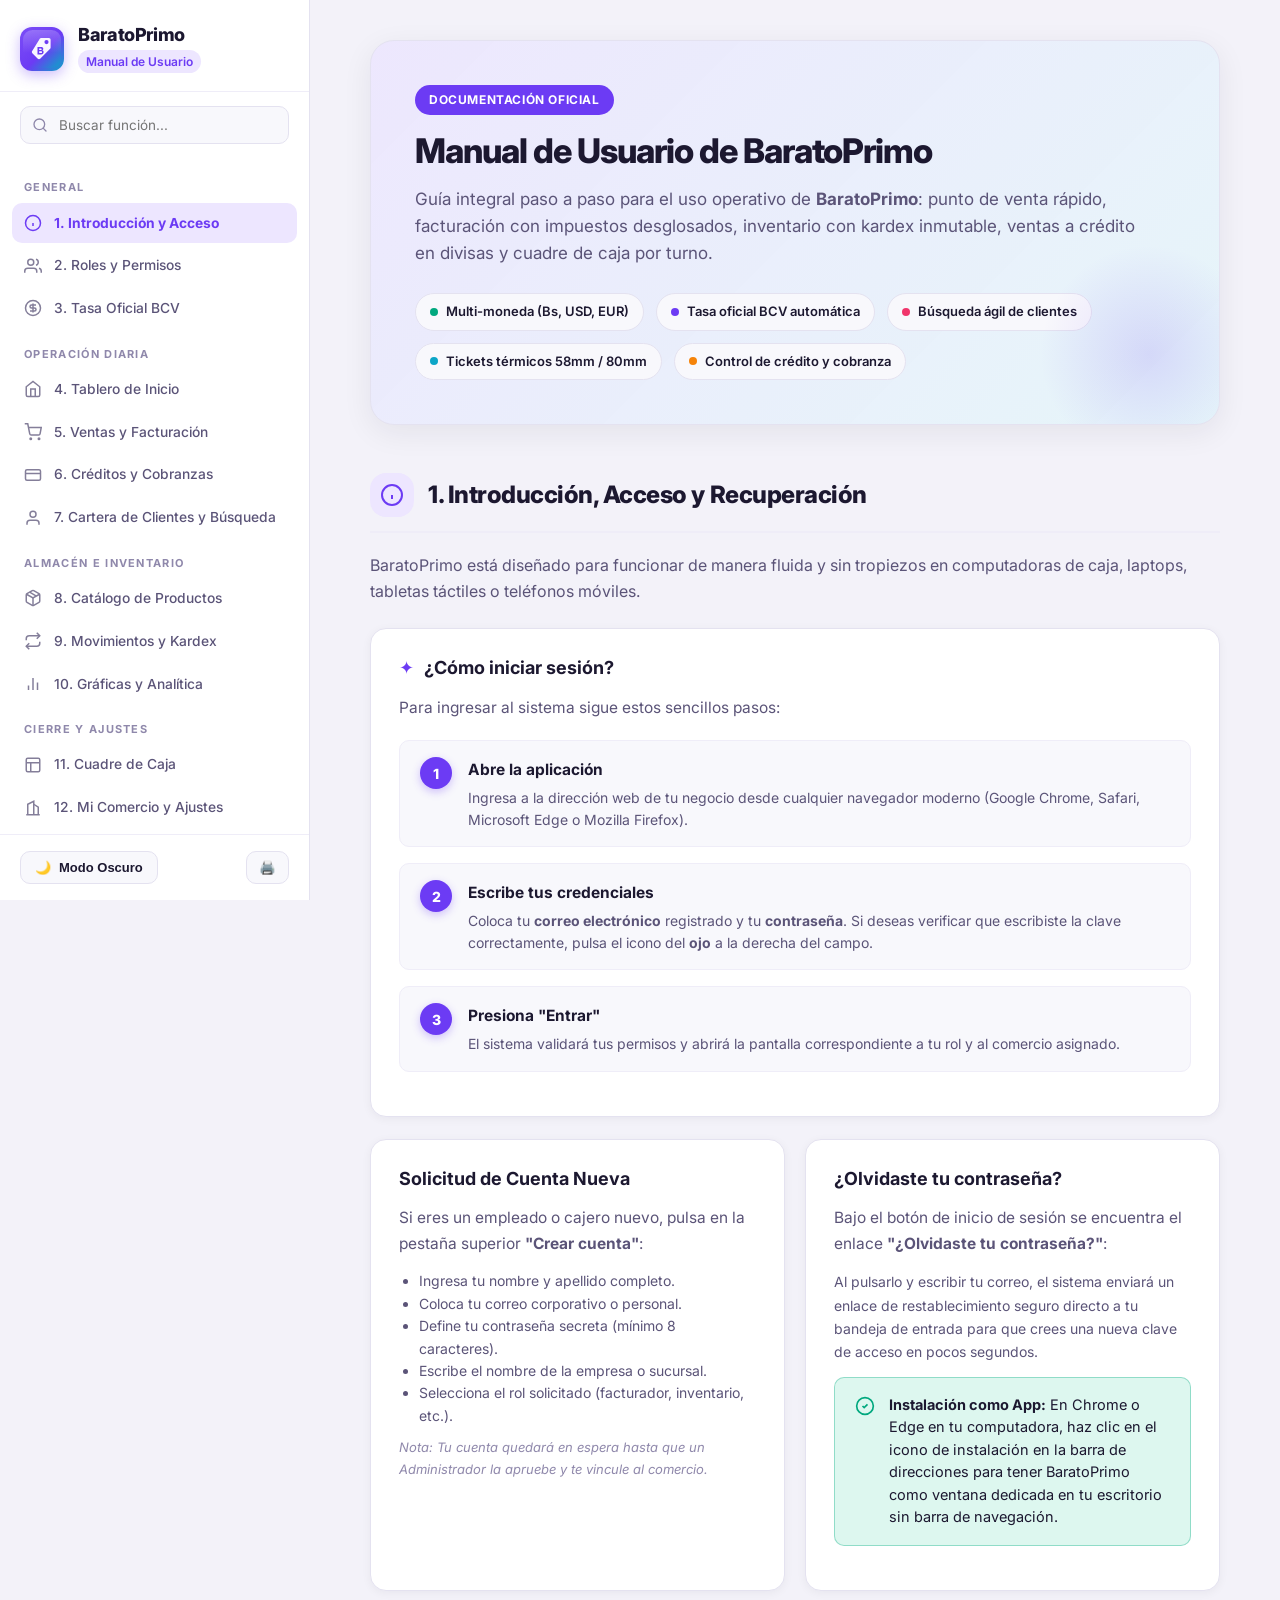
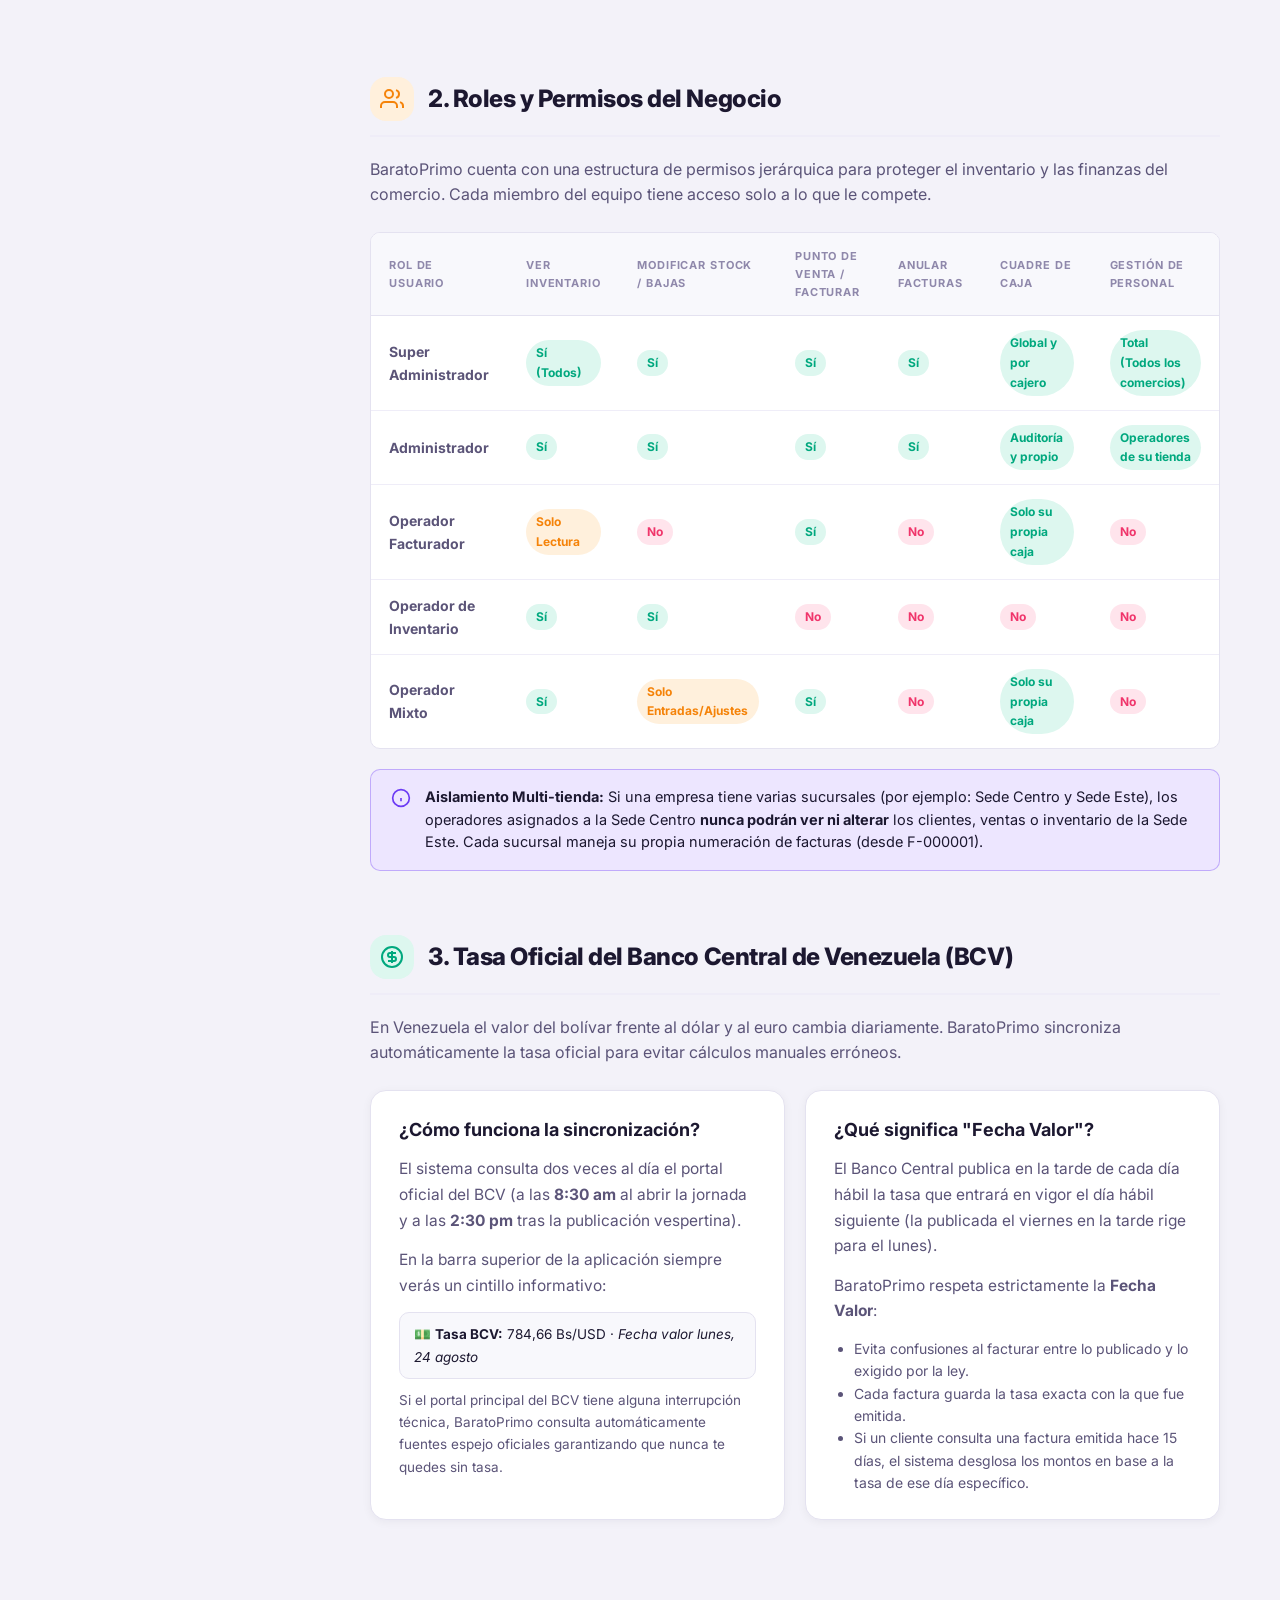
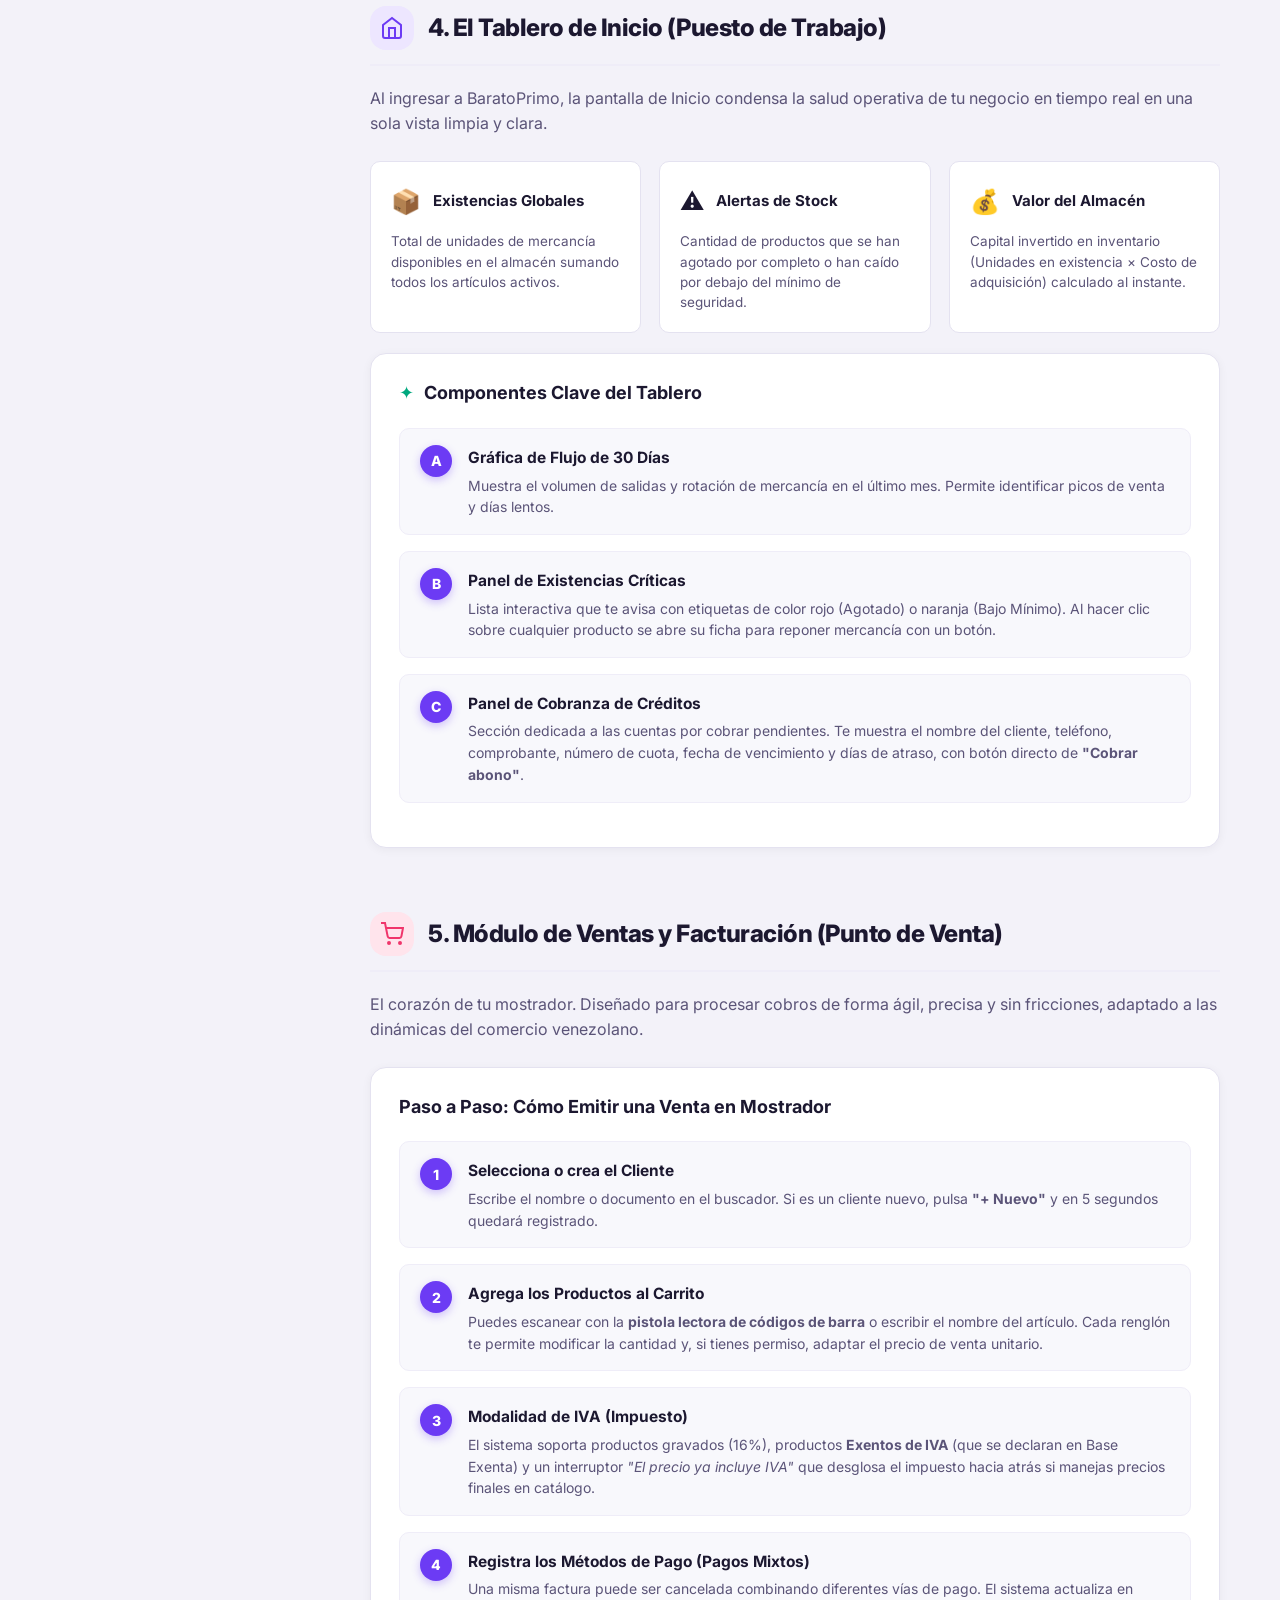
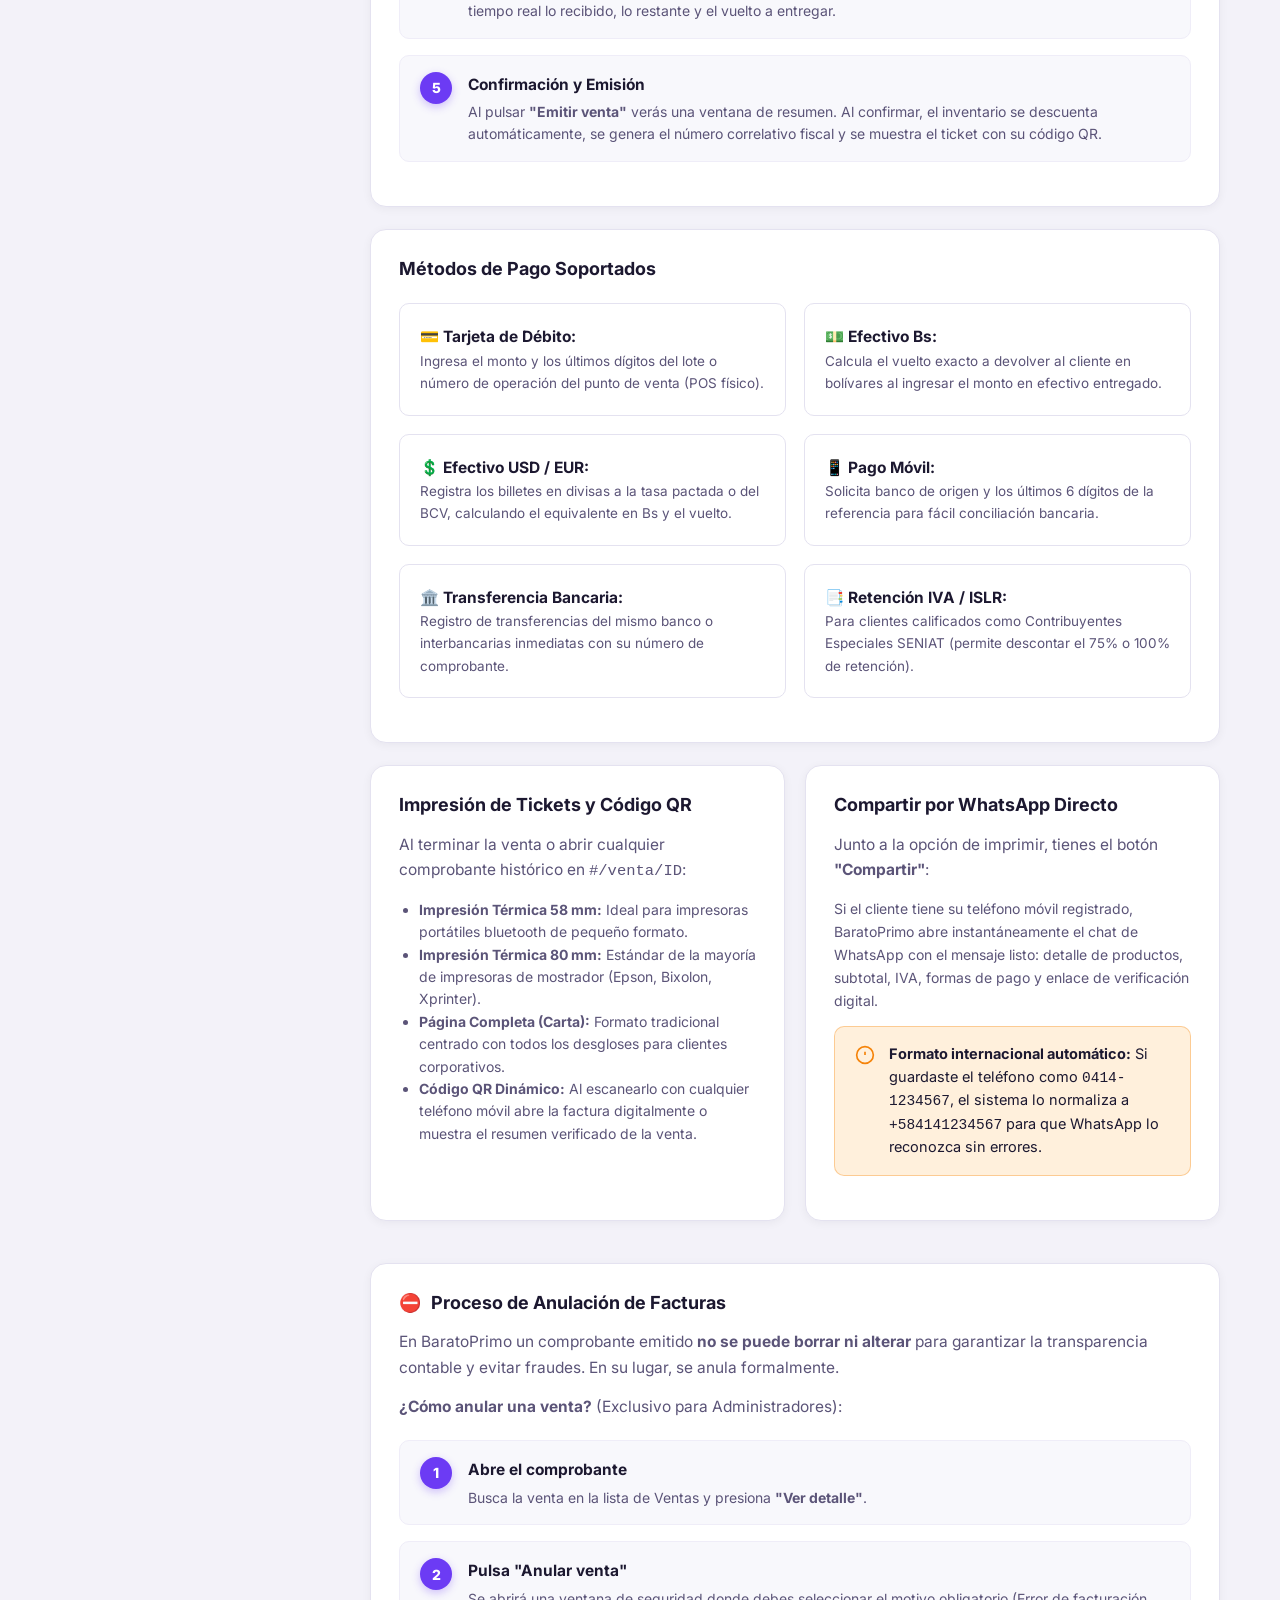
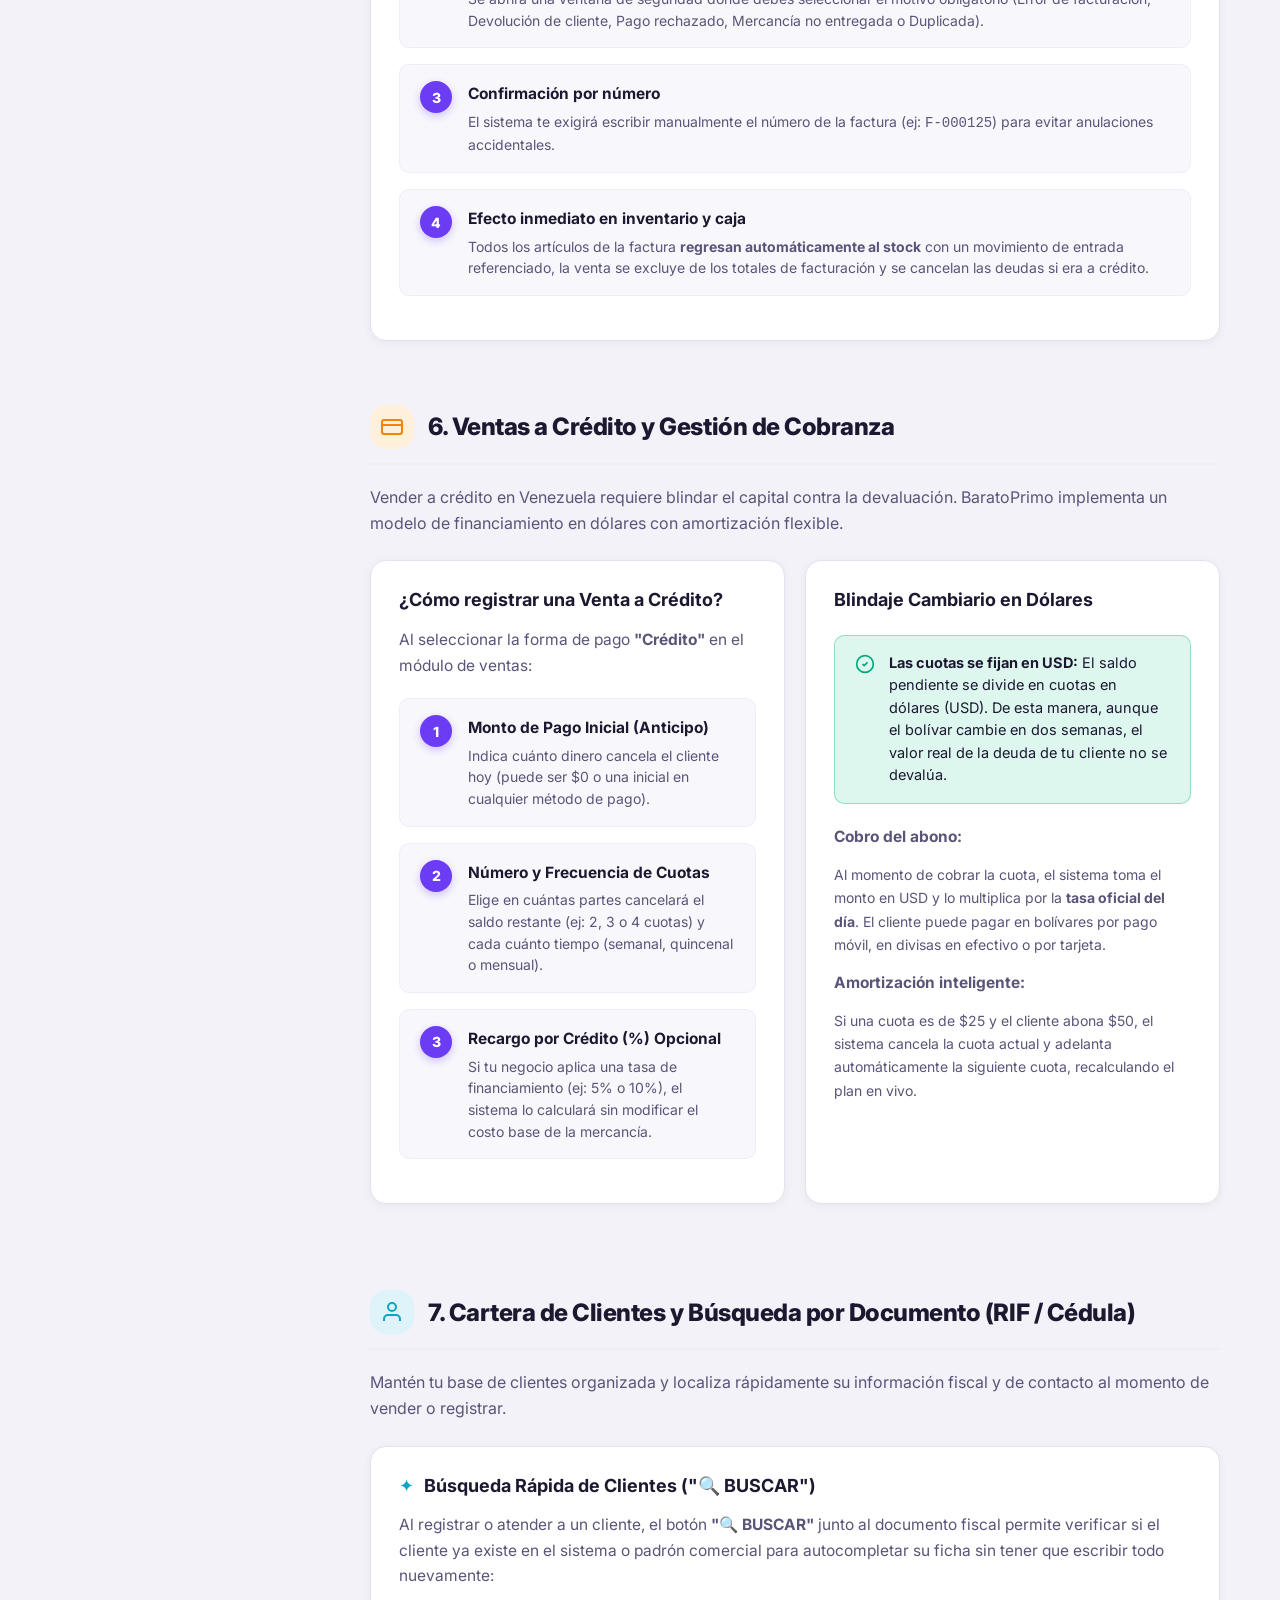
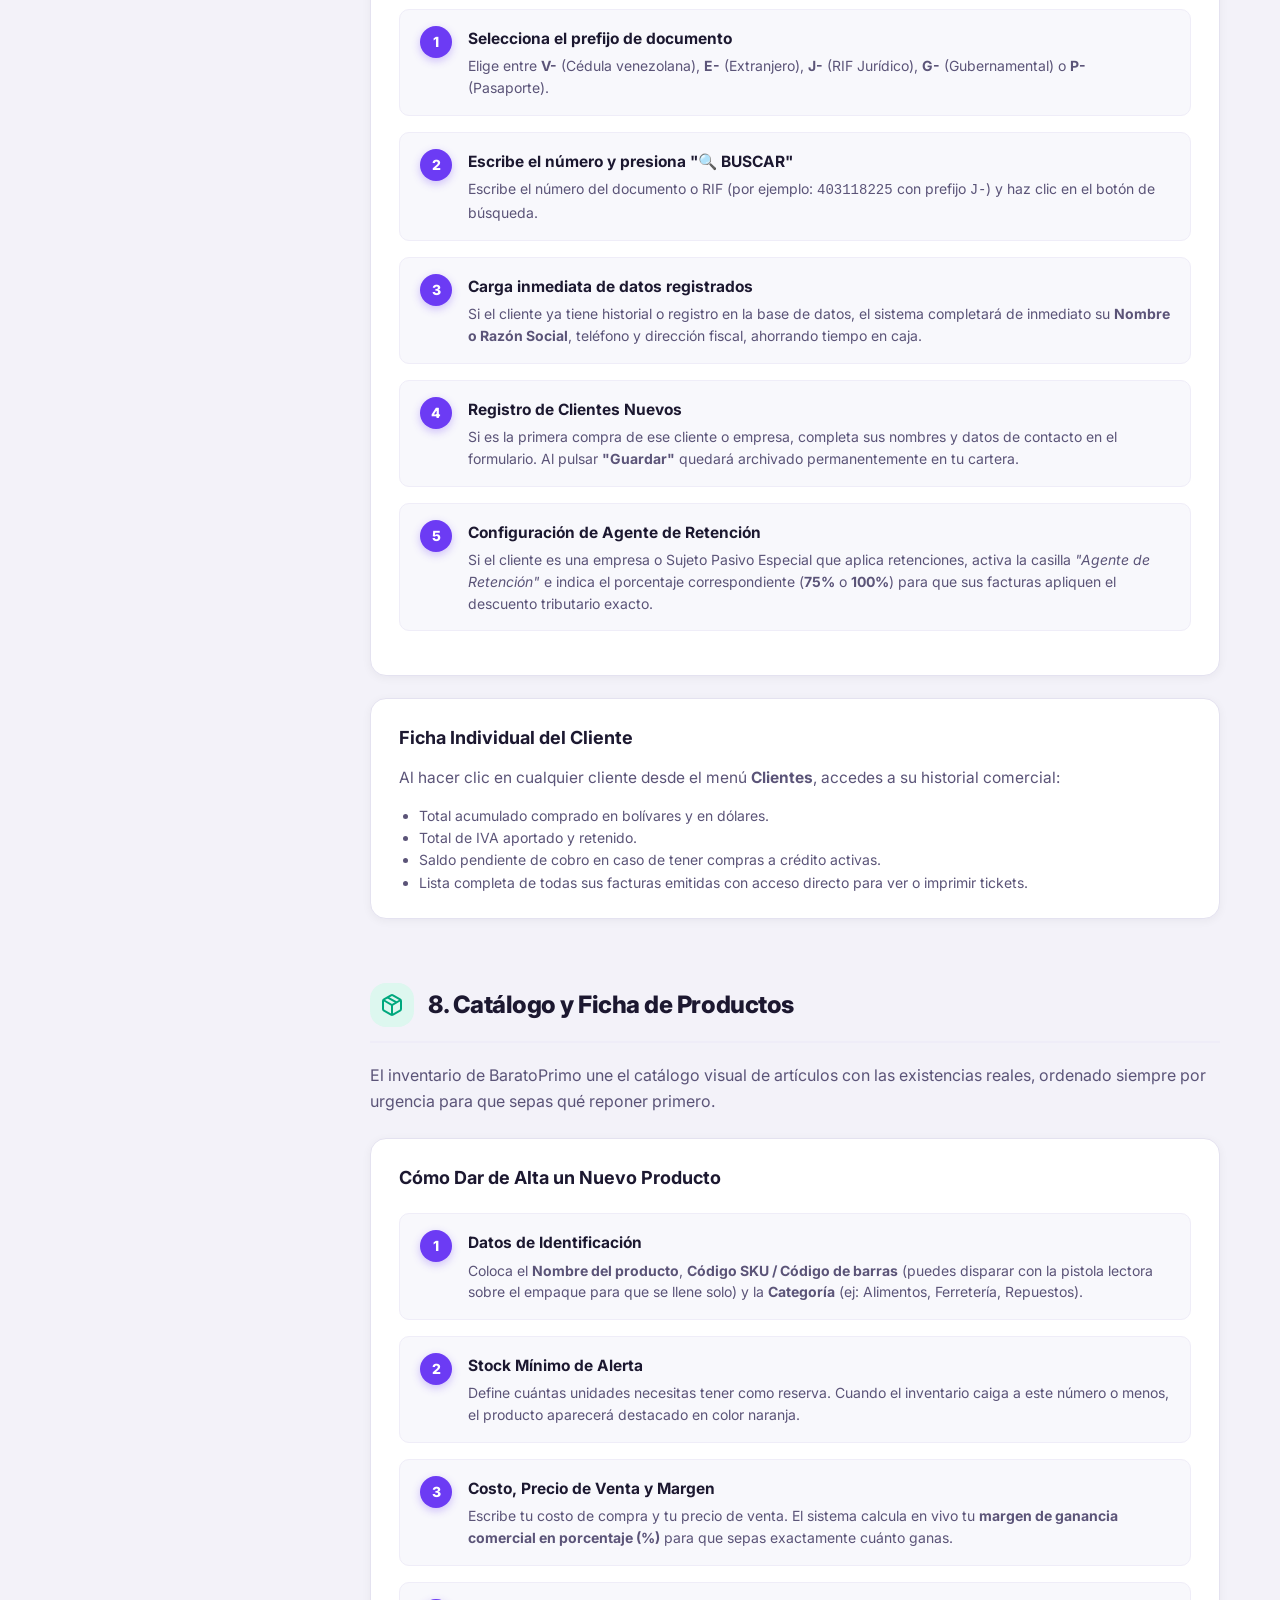
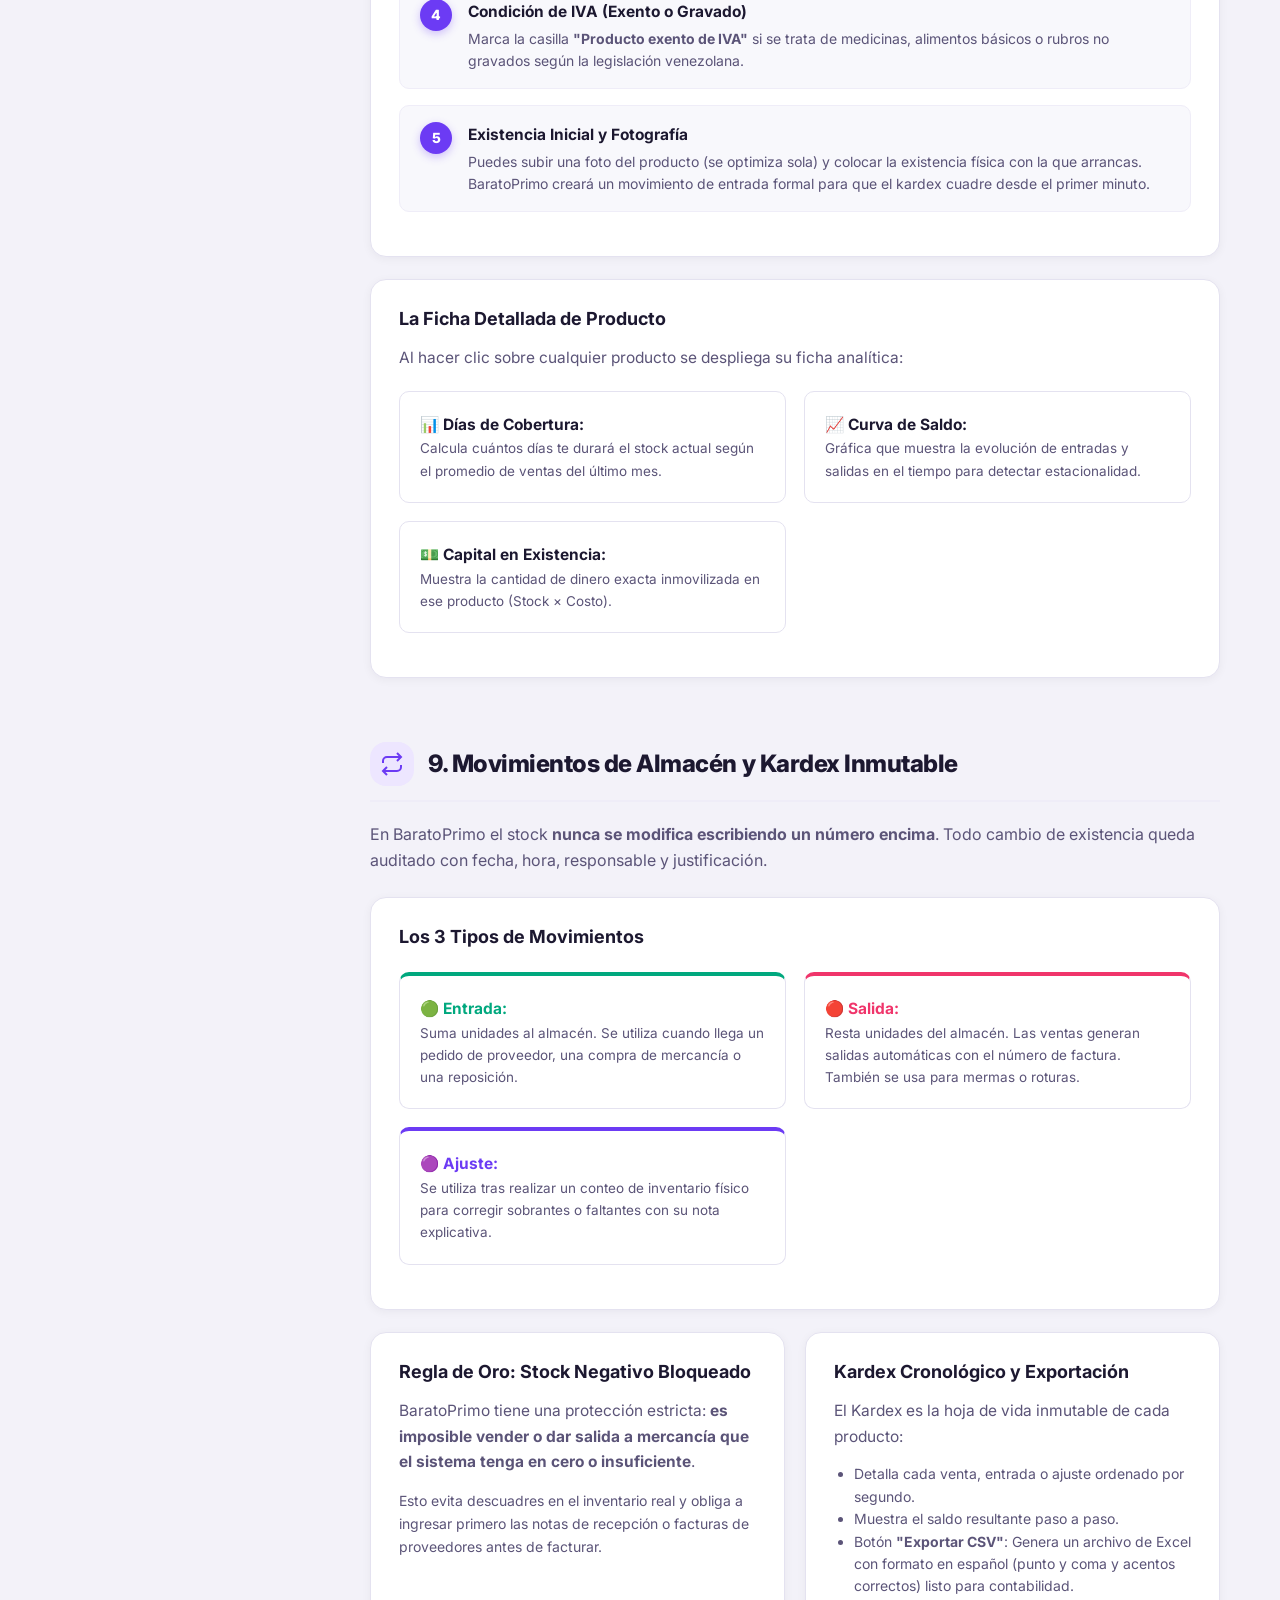
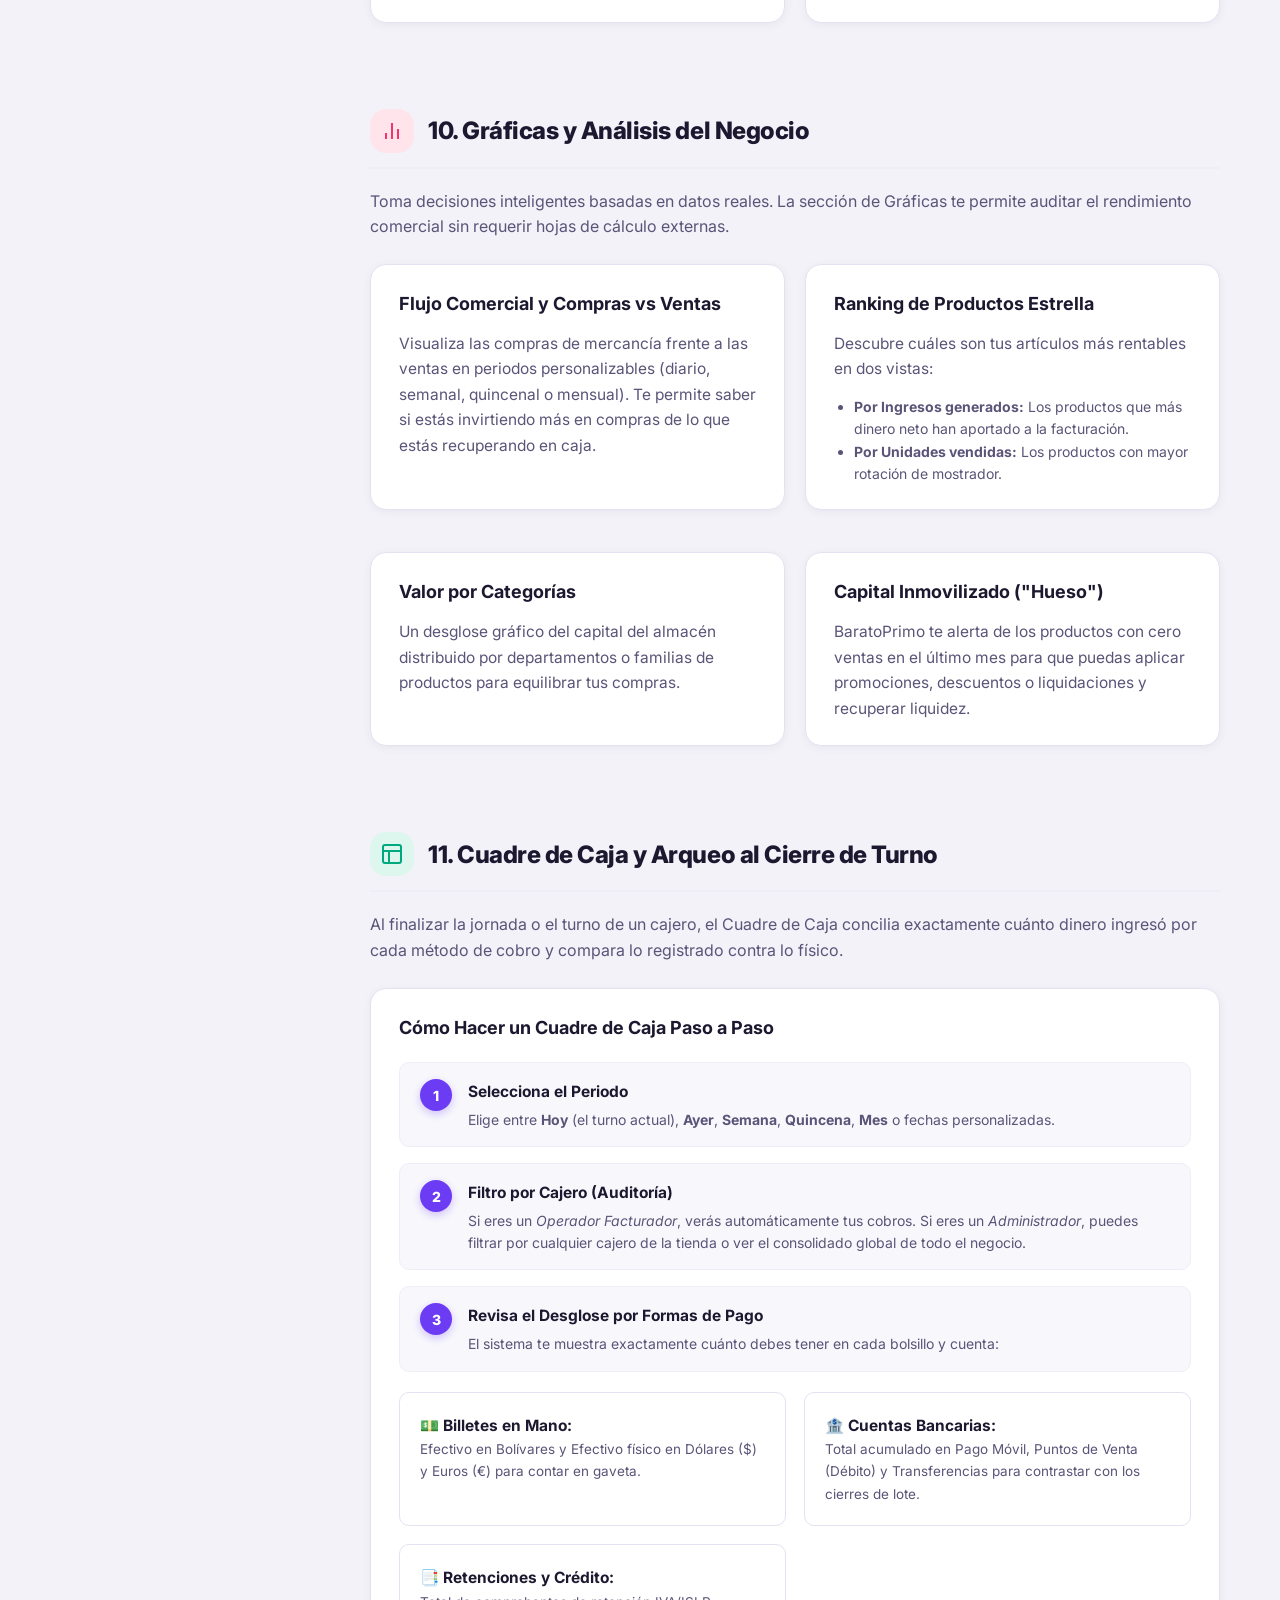
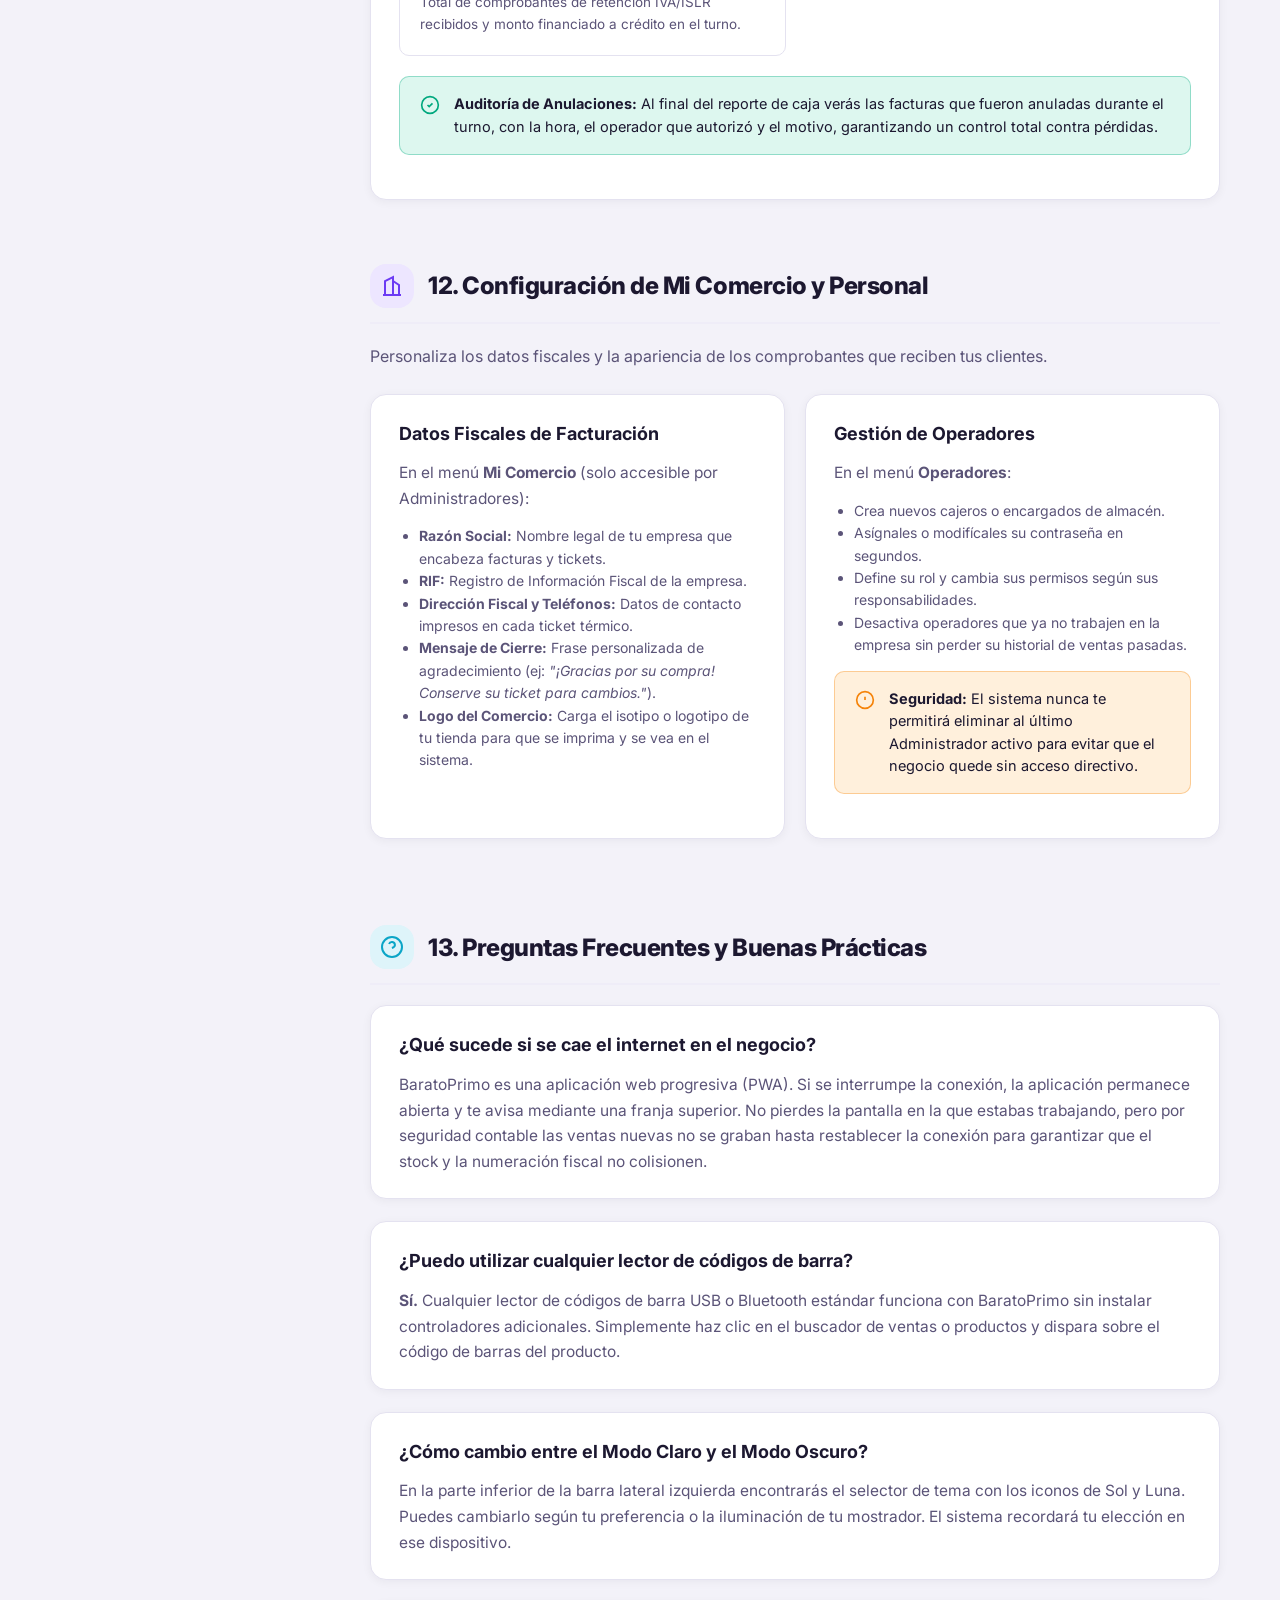
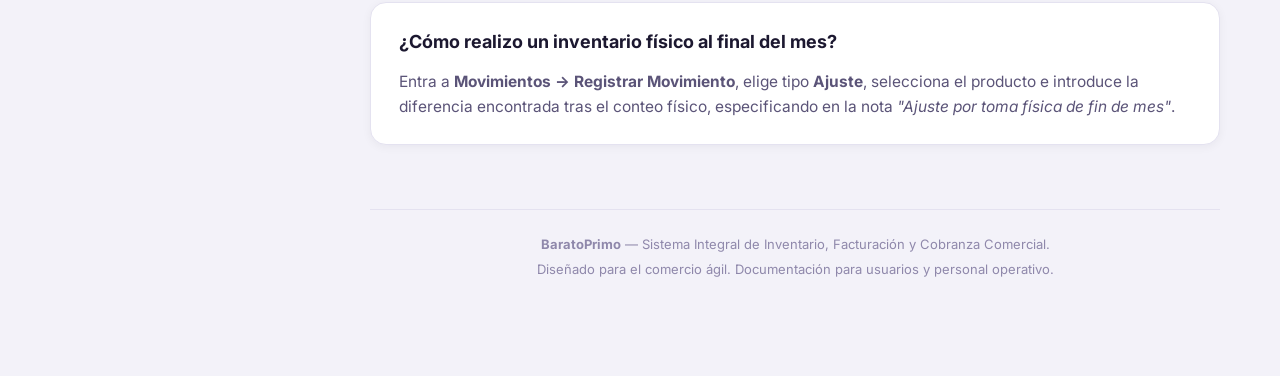
==== commit 2fc1bab7: "Mejora responsive total para moviles en manual.html (barra superior sticky, velo, drawer y adaptacio" ====
--- a/manual.html
+++ b/manual.html
@@ -371,7 +371,7 @@
     /* Secciones del manual */
     .seccion {
       margin-bottom: 64px;
-      scroll-margin-top: 32px;
+      scroll-margin-top: 72px;
     }
 
     .seccion__cabecera {
@@ -703,55 +703,270 @@
       pointer-events: auto;
     }
 
-    /* Menú móvil */
+    /* ==================== COMPONENTES MÓVILES ==================== */
+    .barra-movil-manual {
+      display: none;
+      align-items: center;
+      justify-content: space-between;
+      padding: 0 16px;
+      height: 56px;
+      background: var(--superficie);
+      border-bottom: 1px solid var(--linea);
+      position: sticky;
+      top: 0;
+      z-index: 90;
+      backdrop-filter: blur(10px);
+    }
+
+    .barra-movil-manual__marca {
+      display: flex;
+      align-items: center;
+      gap: 10px;
+      font-size: 16px;
+      font-weight: 800;
+      color: var(--tinta);
+    }
+
+    .btn-abrir-sidebar {
+      display: inline-flex;
+      align-items: center;
+      gap: 6px;
+      padding: 8px 12px;
+      background: var(--violeta-piel);
+      color: var(--violeta);
+      border: 1px solid rgba(108, 59, 244, 0.2);
+      border-radius: var(--r-s);
+      font-size: 13.5px;
+      font-weight: 700;
+      cursor: pointer;
+      font-family: inherit;
+      transition: var(--trans);
+    }
+
+    .btn-abrir-sidebar:hover {
+      background: var(--violeta);
+      color: white;
+    }
+
+    .btn-tema-movil {
+      width: 38px;
+      height: 38px;
+      border-radius: var(--r-s);
+      background: var(--superficie-2);
+      border: 1px solid var(--linea);
+      display: grid;
+      place-items: center;
+      font-size: 16px;
+      cursor: pointer;
+      transition: var(--trans);
+    }
+
+    .velo-manual {
+      position: fixed;
+      inset: 0;
+      background: rgba(18, 15, 29, 0.55);
+      backdrop-filter: blur(4px);
+      z-index: 98;
+      opacity: 0;
+      pointer-events: none;
+      transition: opacity 0.25s cubic-bezier(0.16, 1, 0.3, 1);
+    }
+
+    .velo-manual.activo {
+      opacity: 1;
+      pointer-events: auto;
+    }
+
+    .btn-cerrar-sidebar {
+      display: none;
+      width: 32px;
+      height: 32px;
+      border-radius: 50%;
+      background: var(--superficie-2);
+      border: 1px solid var(--linea);
+      font-size: 14px;
+      font-weight: 700;
+      color: var(--tinta-2);
+      cursor: pointer;
+      align-items: center;
+      justify-content: center;
+      margin-left: auto;
+      transition: var(--trans);
+    }
+
+    .btn-cerrar-sidebar:hover {
+      background: var(--rosa-piel);
+      color: var(--rosa);
+      border-color: var(--rosa);
+    }
+
     .menu-movil-toggle {
       display: none;
       position: fixed;
-      bottom: 24px;
-      left: 24px;
+      bottom: 20px;
+      left: 20px;
       background: var(--violeta);
       color: white;
-      padding: 12px 20px;
+      padding: 10px 18px;
       border-radius: var(--r-p);
-      font-size: 14px;
+      font-size: 13.5px;
       font-weight: 700;
       border: none;
       box-shadow: var(--sombra-elevada);
-      z-index: 101;
+      z-index: 92;
       cursor: pointer;
-    }
-
-    /* RESPONSIVE */
+      display: none;
+      align-items: center;
+      gap: 8px;
+    }
+
+    /* ==================== RESPONSIVE ==================== */
     @media (max-width: 980px) {
+      body {
+        flex-direction: column;
+      }
+
+      .barra-movil-manual {
+        display: flex;
+      }
+
       .sidebar {
         position: fixed;
-        left: -320px;
+        left: -330px;
         top: 0;
         bottom: 0;
-      }
+        width: 310px;
+        max-width: 85vw;
+        box-shadow: 0 0 40px rgba(0, 0, 0, 0.35);
+        z-index: 99;
+      }
+
       .sidebar.abierta {
         left: 0;
       }
+
+      .btn-cerrar-sidebar {
+        display: flex;
+      }
+
       .contenido {
-        padding: 24px 20px 80px;
-      }
-      .menu-movil-toggle {
-        display: block;
-      }
+        width: 100%;
+        max-width: 100%;
+        padding: 24px 18px 90px;
+      }
+
       .hero {
-        padding: 28px 24px;
-      }
+        padding: 28px 22px;
+        border-radius: var(--r);
+        margin-bottom: 36px;
+      }
+
       .hero h2 {
-        font-size: 26px;
-      }
+        font-size: 25px;
+      }
+
+      .hero p {
+        font-size: 15px;
+      }
+
       .grilla-2, .grilla-3 {
         grid-template-columns: 1fr;
+        gap: 16px;
+      }
+
+      .tarjeta {
+        padding: 20px 18px;
+        border-radius: var(--r-s);
+      }
+
+      .seccion__cabecera h3 {
+        font-size: 20px;
+      }
+    }
+
+    @media (max-width: 600px) {
+      .contenido {
+        padding: 18px 14px 80px;
+      }
+
+      .hero {
+        padding: 22px 16px;
+      }
+
+      .hero h2 {
+        font-size: 21px;
+      }
+
+      .hero__etiqueta {
+        font-size: 11px;
+        padding: 4px 10px;
+      }
+
+      .seccion__cabecera {
+        gap: 10px;
+        margin-bottom: 16px;
+        padding-bottom: 10px;
+      }
+
+      .seccion__icono {
+        width: 36px;
+        height: 36px;
+        border-radius: 10px;
+      }
+
+      .seccion__cabecera h3 {
+        font-size: 18px;
+      }
+
+      .seccion__subtitulo {
+        font-size: 14.5px;
+        margin-bottom: 18px;
+      }
+
+      .tarjeta {
+        padding: 16px 14px;
+        margin-bottom: 16px;
+      }
+
+      .tarjeta h4 {
+        font-size: 16px;
+      }
+
+      .paso-item {
+        flex-direction: column;
+        gap: 8px;
+        padding: 12px 14px;
+      }
+
+      .paso-numero {
+        width: 26px;
+        height: 26px;
+        font-size: 12px;
+      }
+
+      .nota-caja {
+        padding: 12px 14px;
+        font-size: 13.5px;
+        gap: 10px;
+      }
+
+      .tabla-visual th, .tabla-visual td {
+        padding: 10px 12px;
+        font-size: 13px;
+        white-space: nowrap;
+      }
+
+      .btn-arriba {
+        bottom: 16px;
+        right: 16px;
+        width: 38px;
+        height: 38px;
       }
     }
 
     /* IMPRESIÓN */
     @media print {
-      .sidebar, .btn-arriba, .menu-movil-toggle, .btn-tema, .btn-imprimir, .sidebar__buscador {
+      .sidebar, .btn-arriba, .barra-movil-manual, .velo-manual, .menu-movil-toggle, .btn-tema, .btn-imprimir, .sidebar__buscador {
         display: none !important;
       }
       body {
@@ -771,6 +986,24 @@
   </style>
 </head>
 <body>
+
+  <!-- ==================== BARRA MÓVIL SUPERIOR ==================== -->
+  <header class="barra-movil-manual">
+    <button type="button" class="btn-abrir-sidebar" id="btn-abrir-sidebar" aria-label="Abrir menú del manual">
+      <svg width="20" height="20" viewBox="0 0 24 24" fill="none" stroke="currentColor" stroke-width="2.2" stroke-linecap="round"><line x1="3" y1="6" x2="21" y2="6"/><line x1="3" y1="12" x2="21" y2="12"/><line x1="3" y1="18" x2="21" y2="18"/></svg>
+      <span>Índice</span>
+    </button>
+    <div class="barra-movil-manual__marca">
+      <img src="img/logo.svg" alt="" width="26" height="26">
+      <span>BaratoPrimo</span>
+    </div>
+    <button type="button" class="btn-tema-movil" id="btn-tema-movil" title="Cambiar tema">
+      🌙
+    </button>
+  </header>
+
+  <!-- Velo de fondo oscuro para móvil -->
+  <div class="velo-manual" id="velo-manual"></div>
 
   <!-- ==================== BARRA LATERAL ==================== -->
   <aside class="sidebar" id="sidebar">
@@ -782,6 +1015,7 @@
         <h1>BaratoPrimo</h1>
         <span>Manual de Usuario</span>
       </div>
+      <button type="button" class="btn-cerrar-sidebar" id="btn-cerrar-sidebar" title="Cerrar índice" aria-label="Cerrar índice">✕</button>
     </div>
 
     <div class="sidebar__buscador">
@@ -1813,16 +2047,34 @@
           iconoTema.textContent = '🌙';
           textoTema.textContent = 'Modo Oscuro';
         }
+      // Sincronizar botón de tema móvil
+      const btnTemaMovil = document.getElementById('btn-tema-movil');
+
+      function aplicarTema(tema) {
+        html.setAttribute('data-tema', tema);
+        localStorage.setItem('bp_manual_tema', tema);
+        if (tema === 'oscuro') {
+          iconoTema.textContent = '☀️';
+          textoTema.textContent = 'Modo Claro';
+          if (btnTemaMovil) btnTemaMovil.textContent = '☀️';
+        } else {
+          iconoTema.textContent = '🌙';
+          textoTema.textContent = 'Modo Oscuro';
+          if (btnTemaMovil) btnTemaMovil.textContent = '🌙';
+        }
       }
 
       const temaGuardado = localStorage.getItem('bp_manual_tema') ||
         (window.matchMedia('(prefers-color-scheme: dark)').matches ? 'oscuro' : 'claro');
       aplicarTema(temaGuardado);
 
-      btnTema.addEventListener('click', () => {
+      const alternarTema = () => {
         const actual = html.getAttribute('data-tema');
         aplicarTema(actual === 'oscuro' ? 'claro' : 'oscuro');
-      });
+      };
+
+      btnTema.addEventListener('click', alternarTema);
+      if (btnTemaMovil) btnTemaMovil.addEventListener('click', alternarTema);
 
       // 2. Impresión rápida
       document.getElementById('btn-imprimir-doc').addEventListener('click', () => {
@@ -1842,18 +2094,33 @@
         window.scrollTo({ top: 0, behavior: 'smooth' });
       });
 
-      // 4. Menú móvil
+      // 4. Menú móvil interactivo (Sidebar + Velo + Botones)
       const sidebar = document.getElementById('sidebar');
+      const velo = document.getElementById('velo-manual');
+      const btnAbrirSidebar = document.getElementById('btn-abrir-sidebar');
+      const btnCerrarSidebar = document.getElementById('btn-cerrar-sidebar');
+
+      const abrirMenu = () => {
+        sidebar.classList.add('abierta');
+        if (velo) velo.classList.add('activo');
+        document.body.style.overflow = 'hidden';
+      };
+
+      const cerrarMenu = () => {
+        sidebar.classList.remove('abierta');
+        if (velo) velo.classList.remove('activo');
+        document.body.style.overflow = '';
+      };
+
       const btnMenuMovil = document.getElementById('btn-menu-movil');
-      btnMenuMovil.addEventListener('click', () => {
-        sidebar.classList.toggle('abierta');
-      });
-
-      // Cerrar menú móvil al hacer clic en enlace
+      if (btnAbrirSidebar) btnAbrirSidebar.addEventListener('click', abrirMenu);
+      if (btnMenuMovil) btnMenuMovil.addEventListener('click', abrirMenu);
+      if (btnCerrarSidebar) btnCerrarSidebar.addEventListener('click', cerrarMenu);
+      if (velo) velo.addEventListener('click', cerrarMenu);
+
+      // Cerrar menú móvil al hacer clic en cualquier enlace
       document.querySelectorAll('.nav-item').forEach(link => {
-        link.addEventListener('click', () => {
-          sidebar.classList.remove('abierta');
-        });
+        link.addEventListener('click', cerrarMenu);
       });
 
       // 5. Buscador de temas en el manual
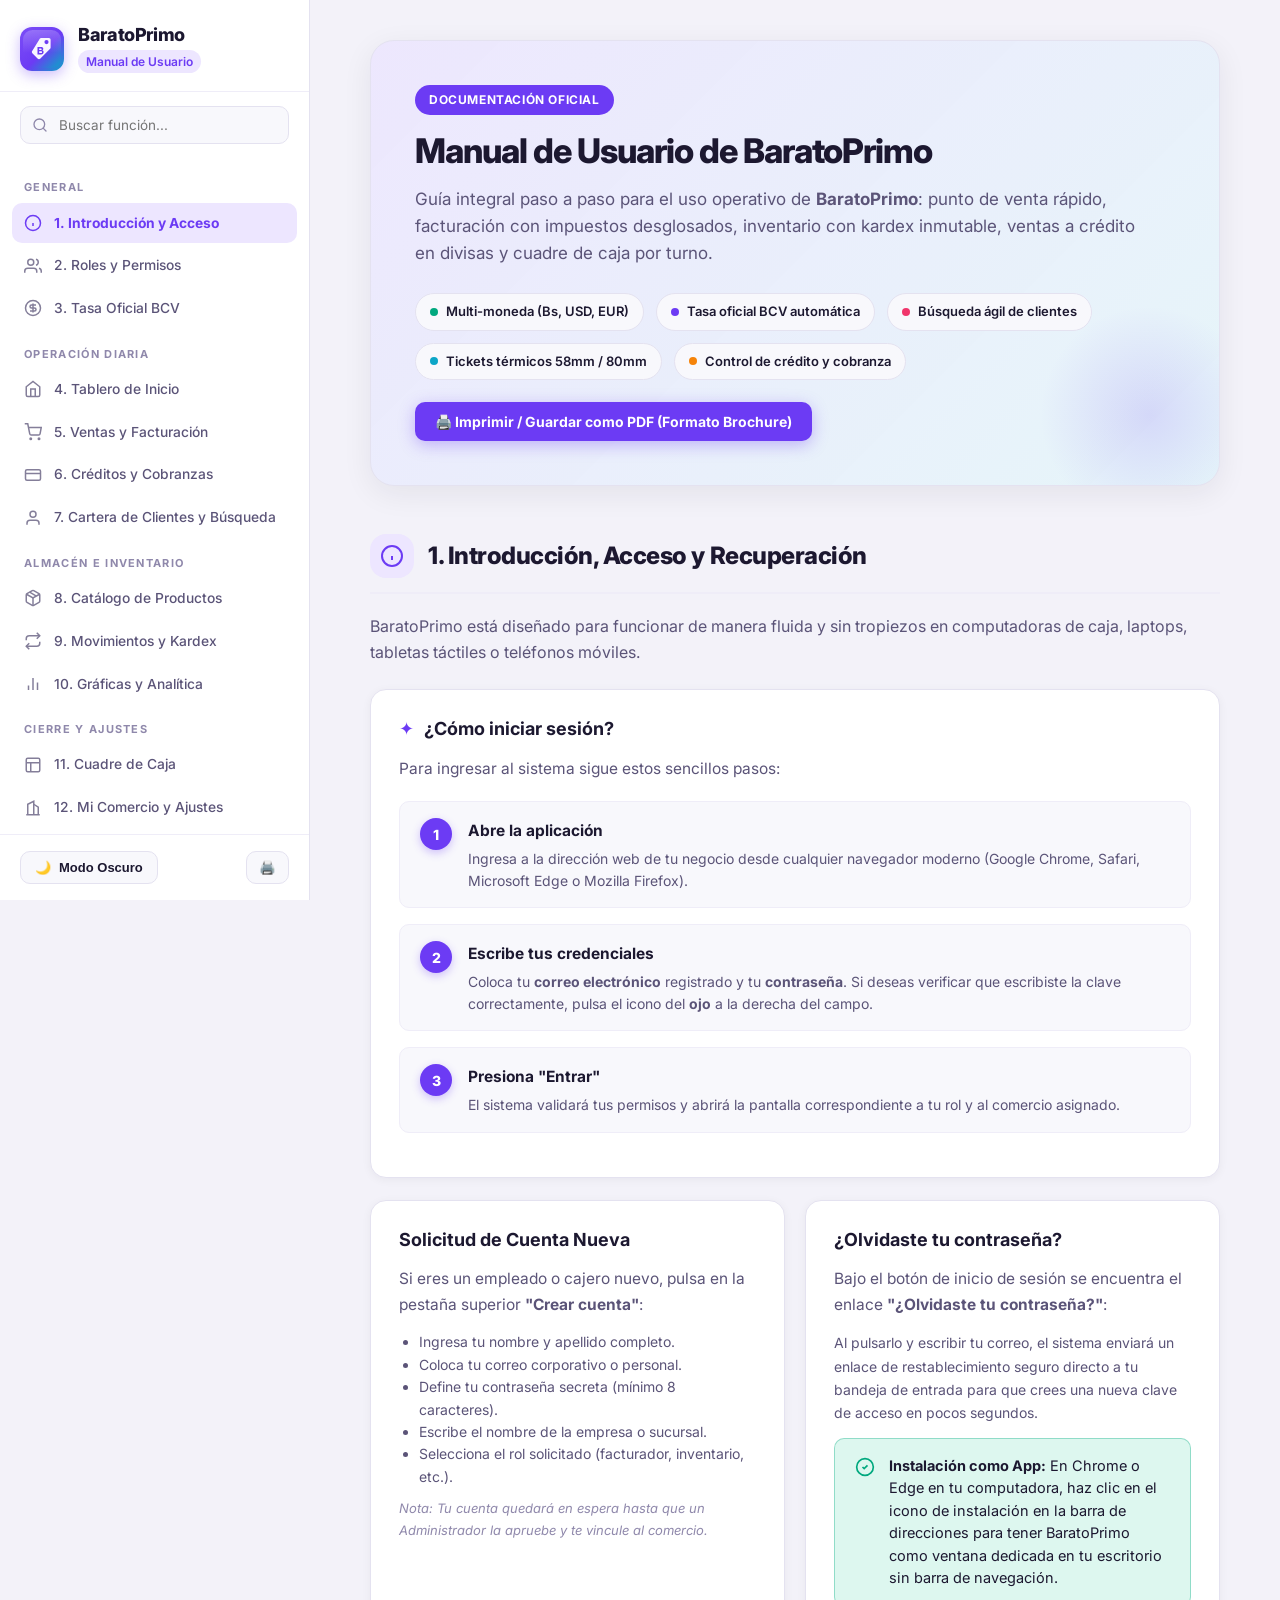
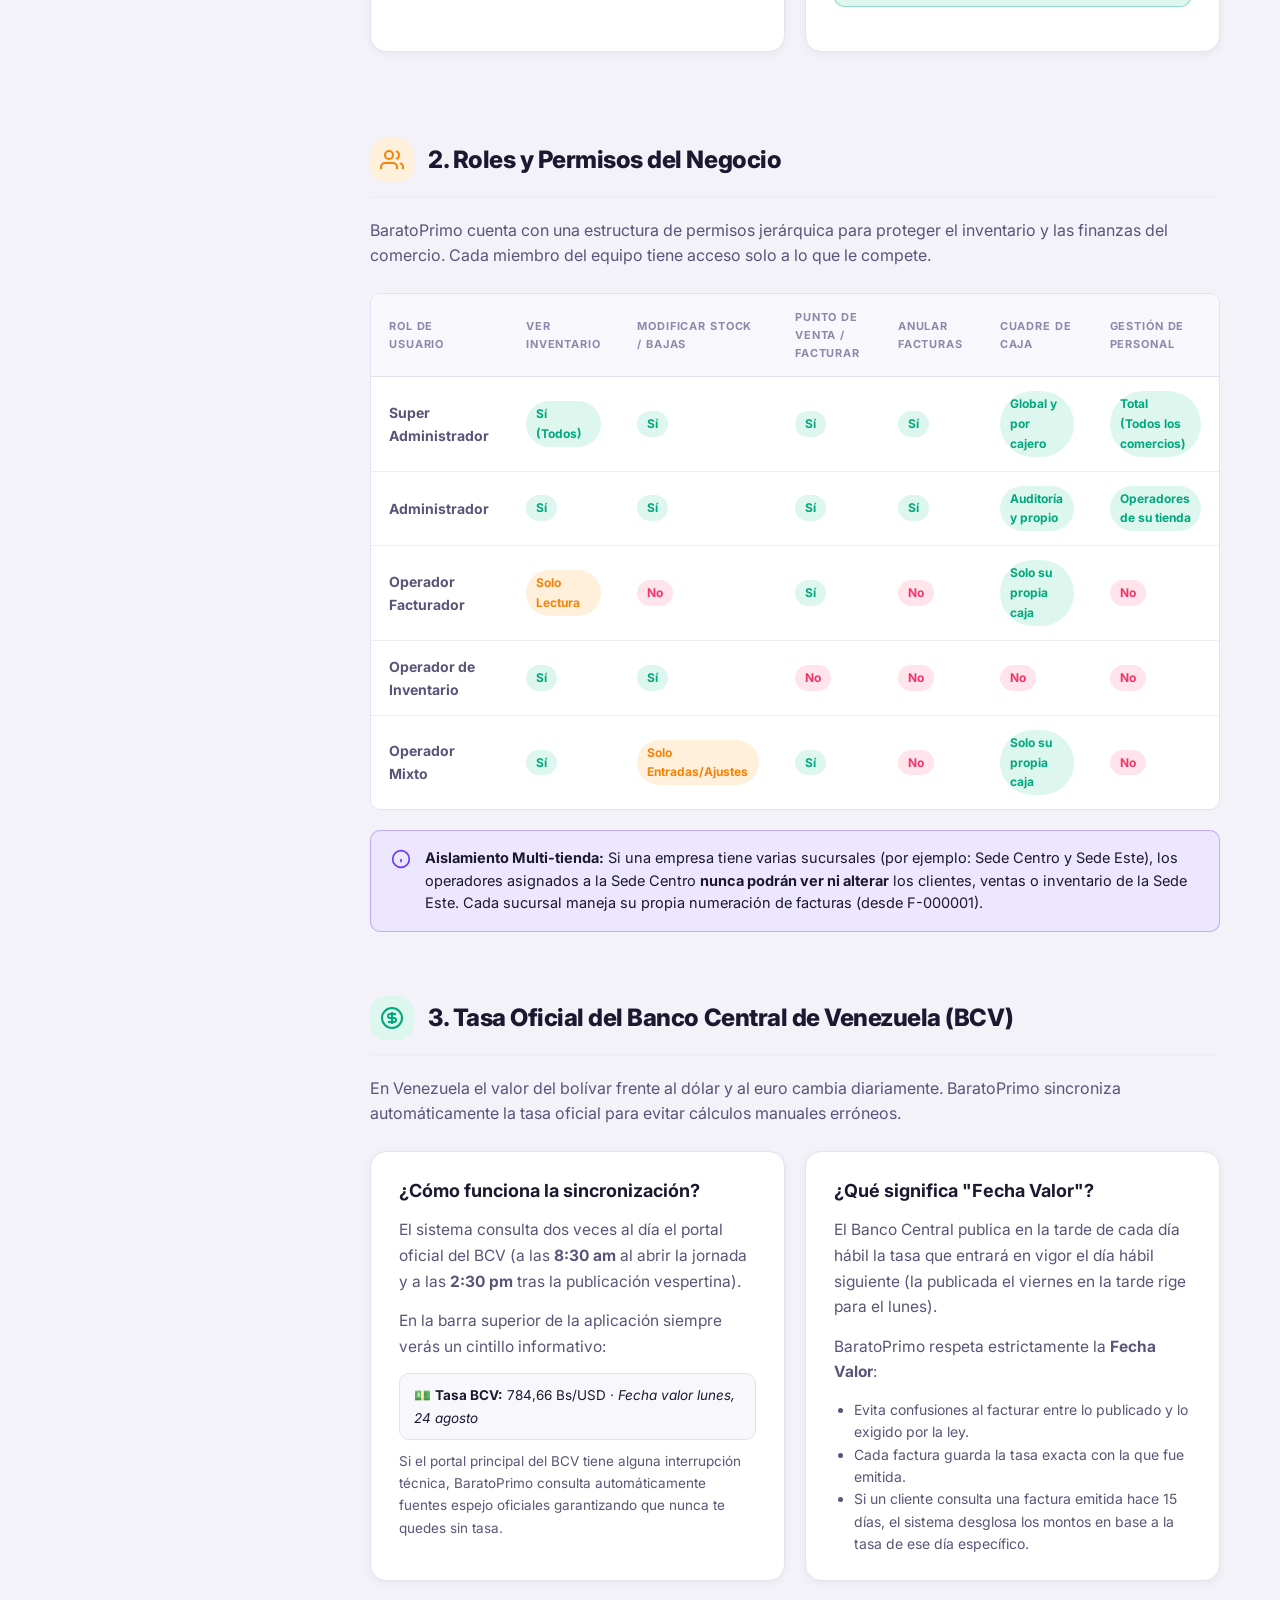
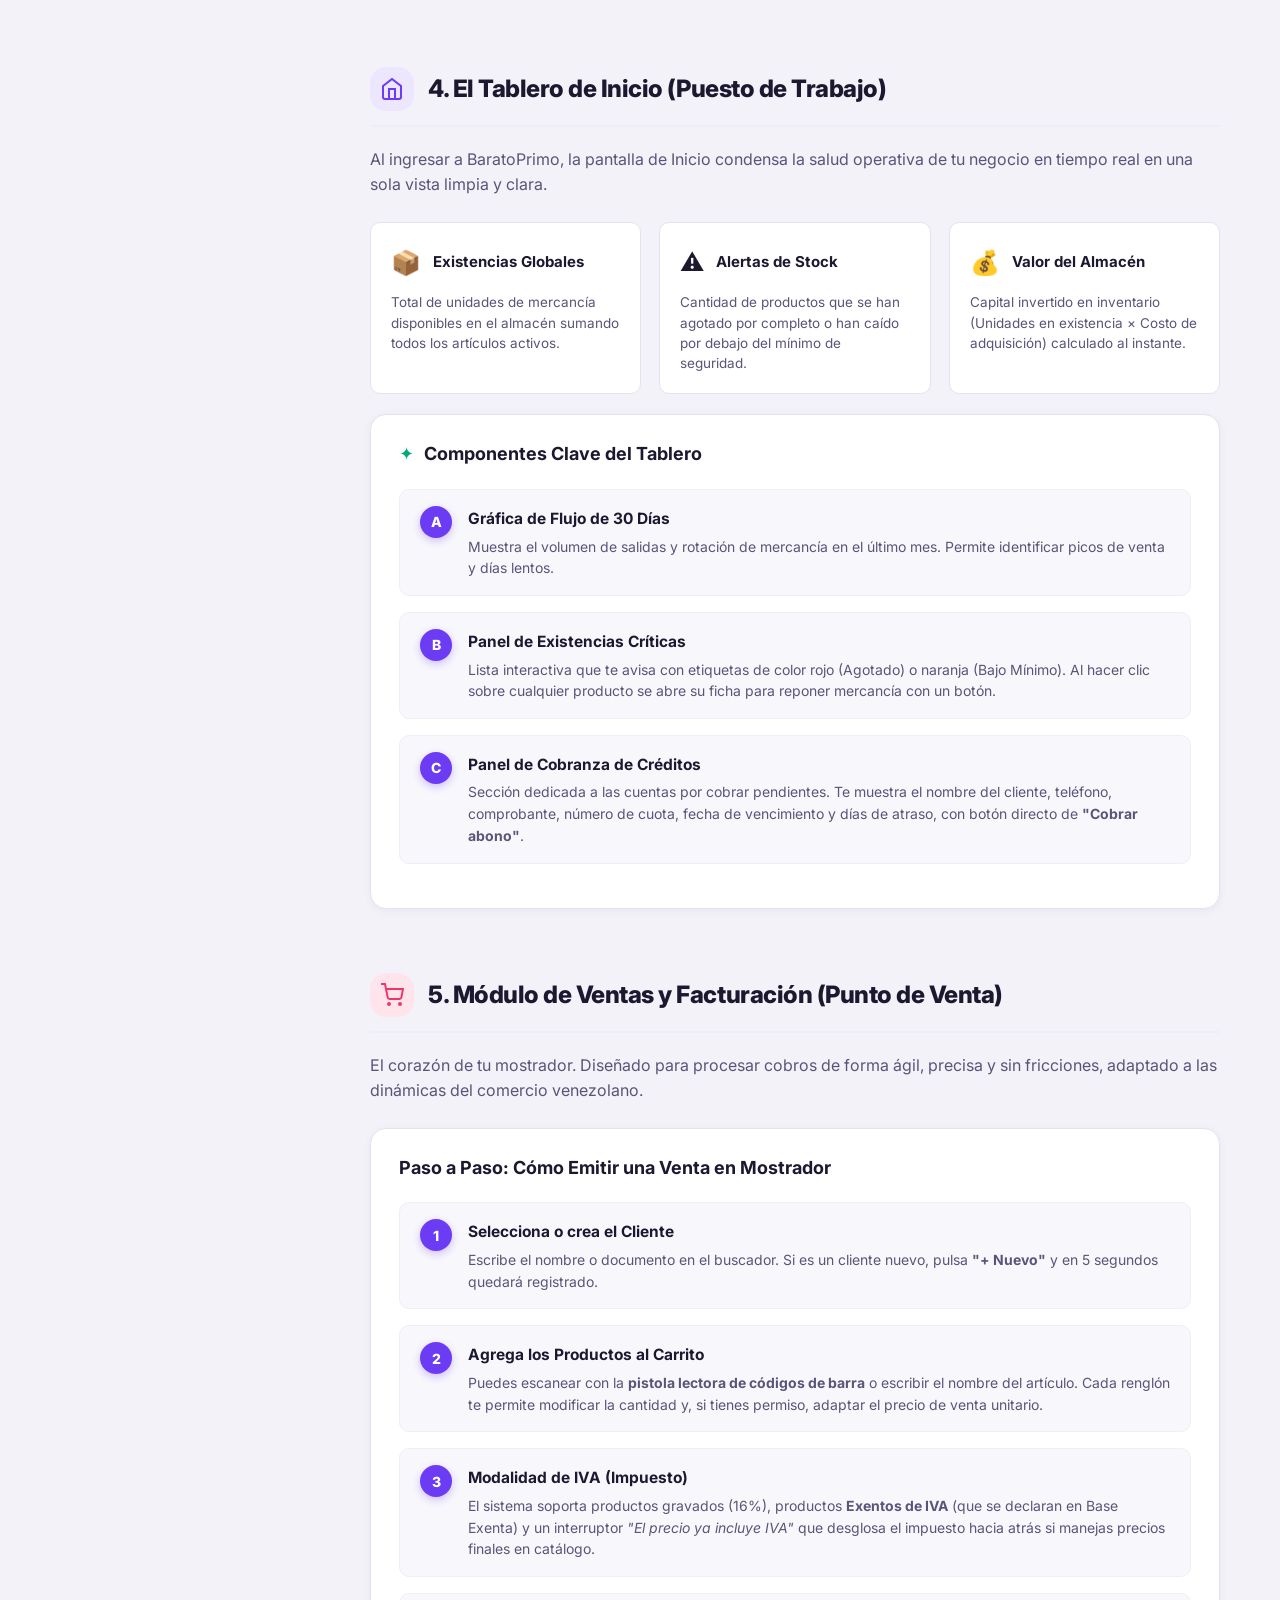
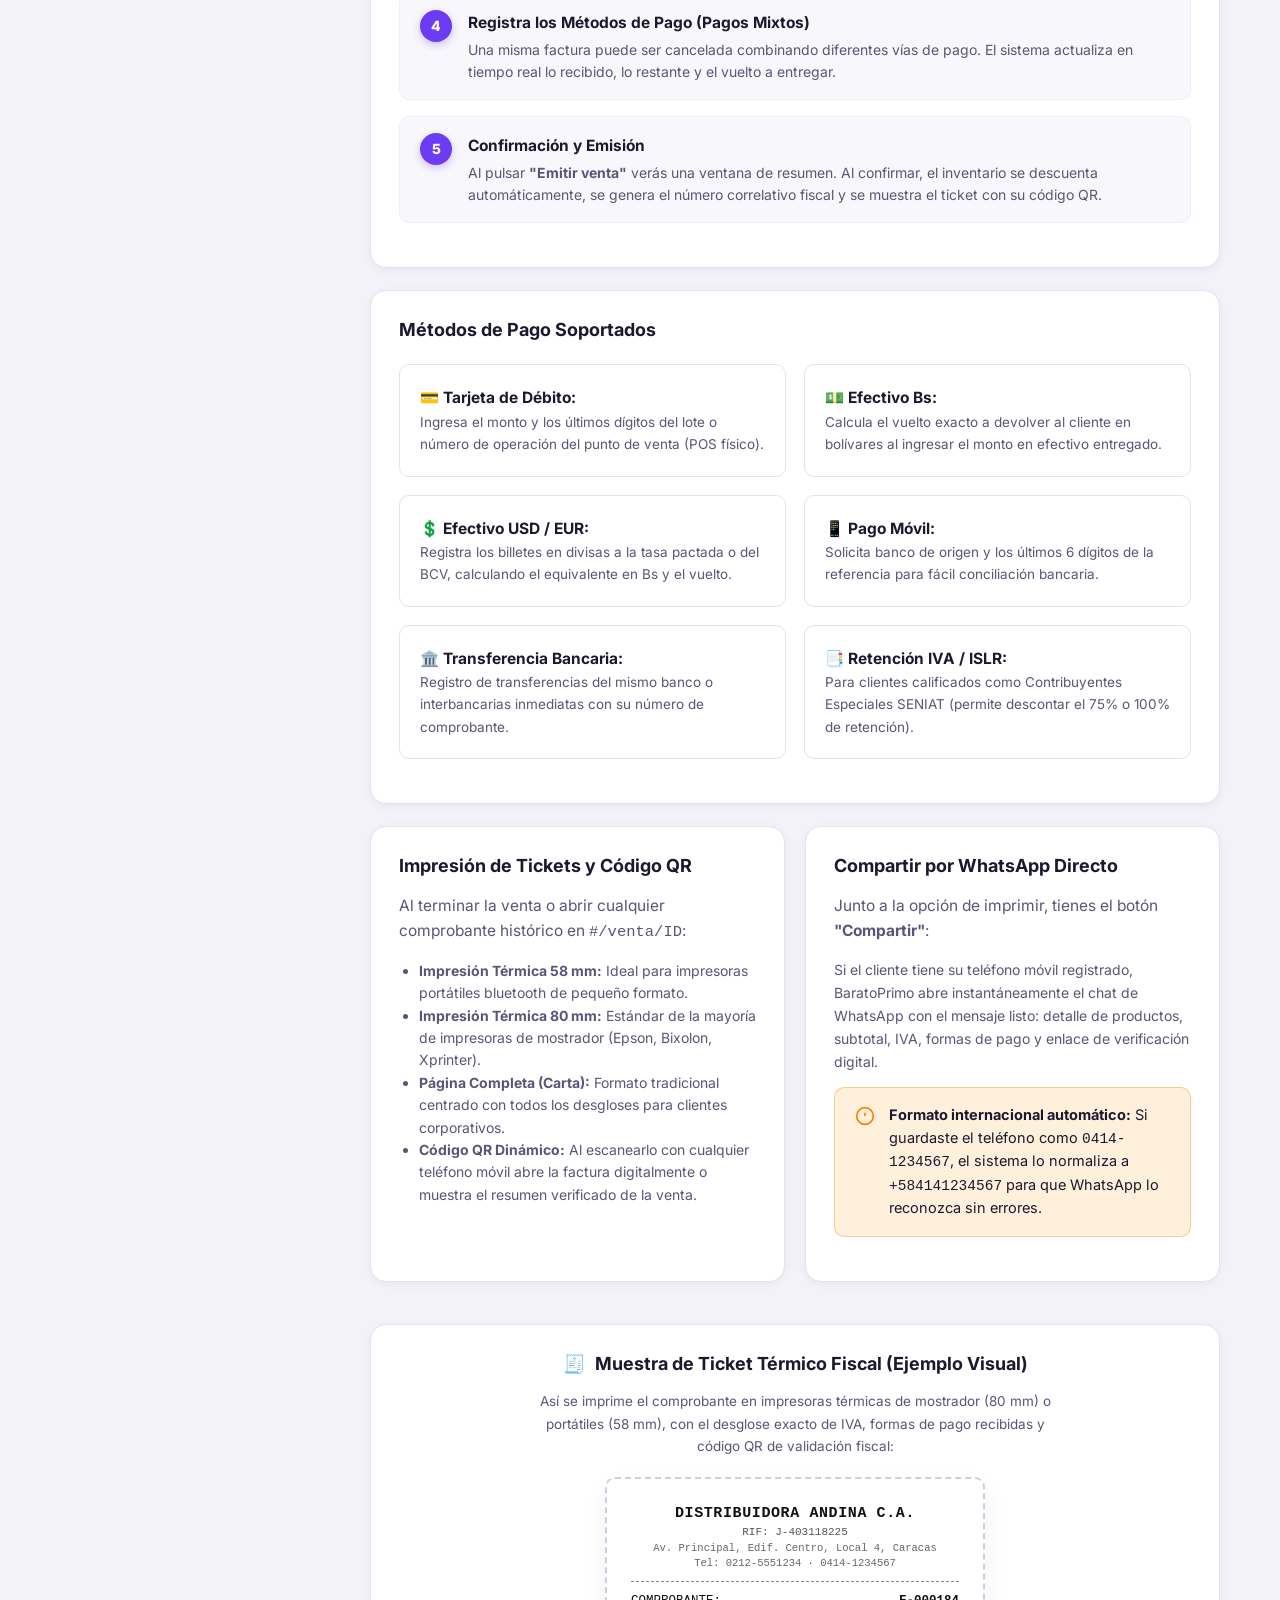
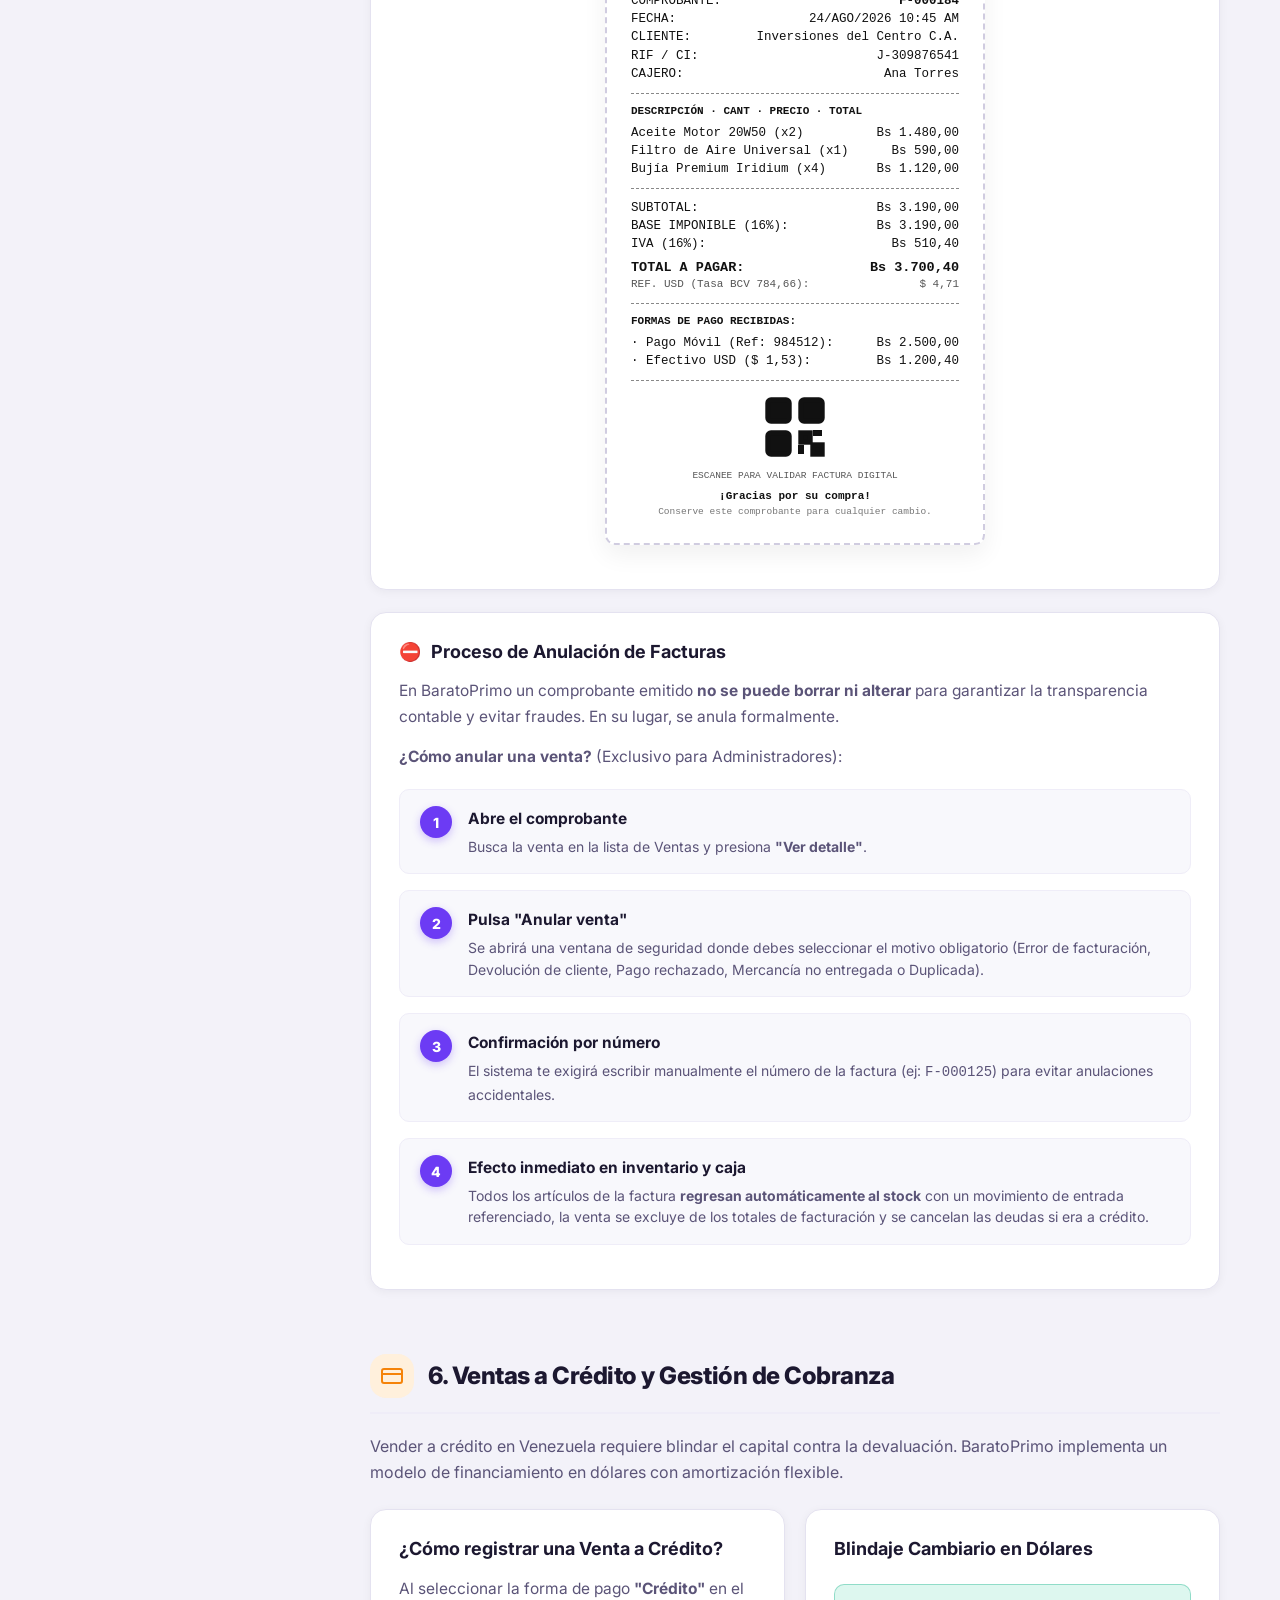
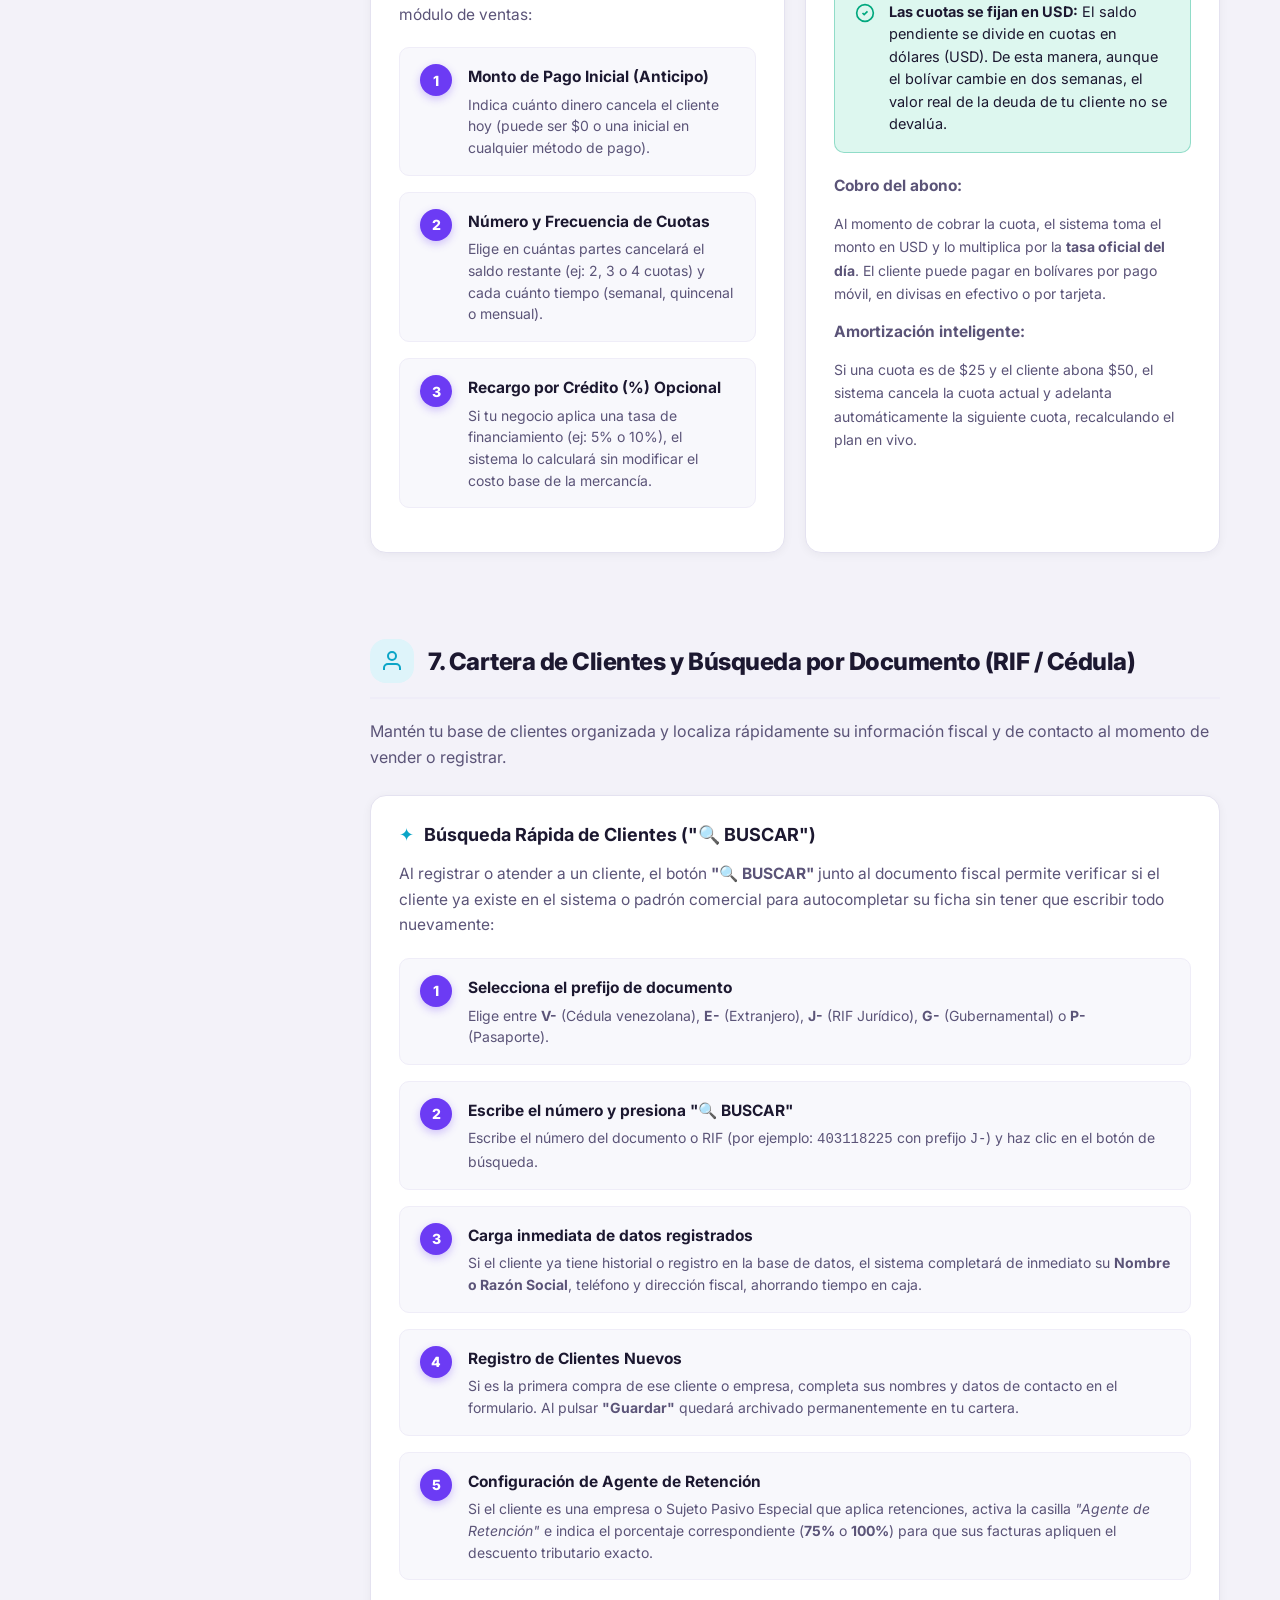
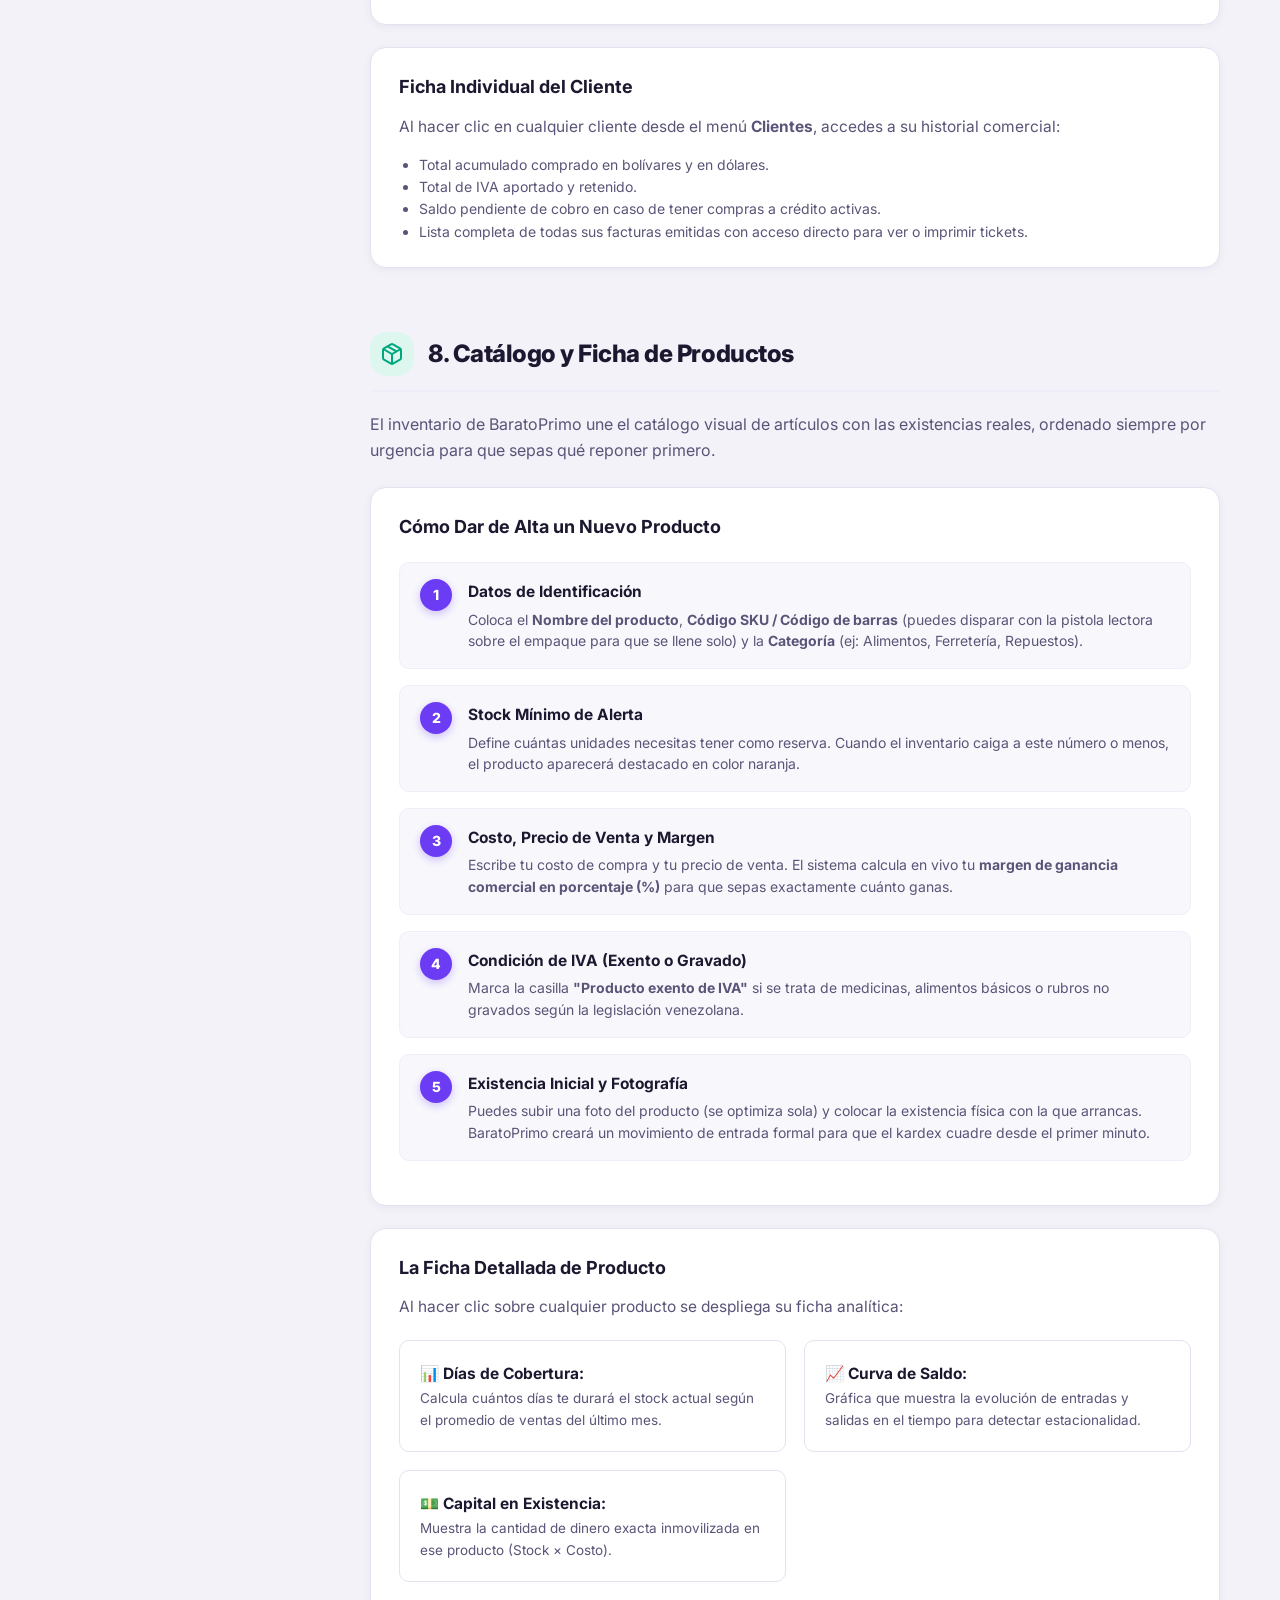
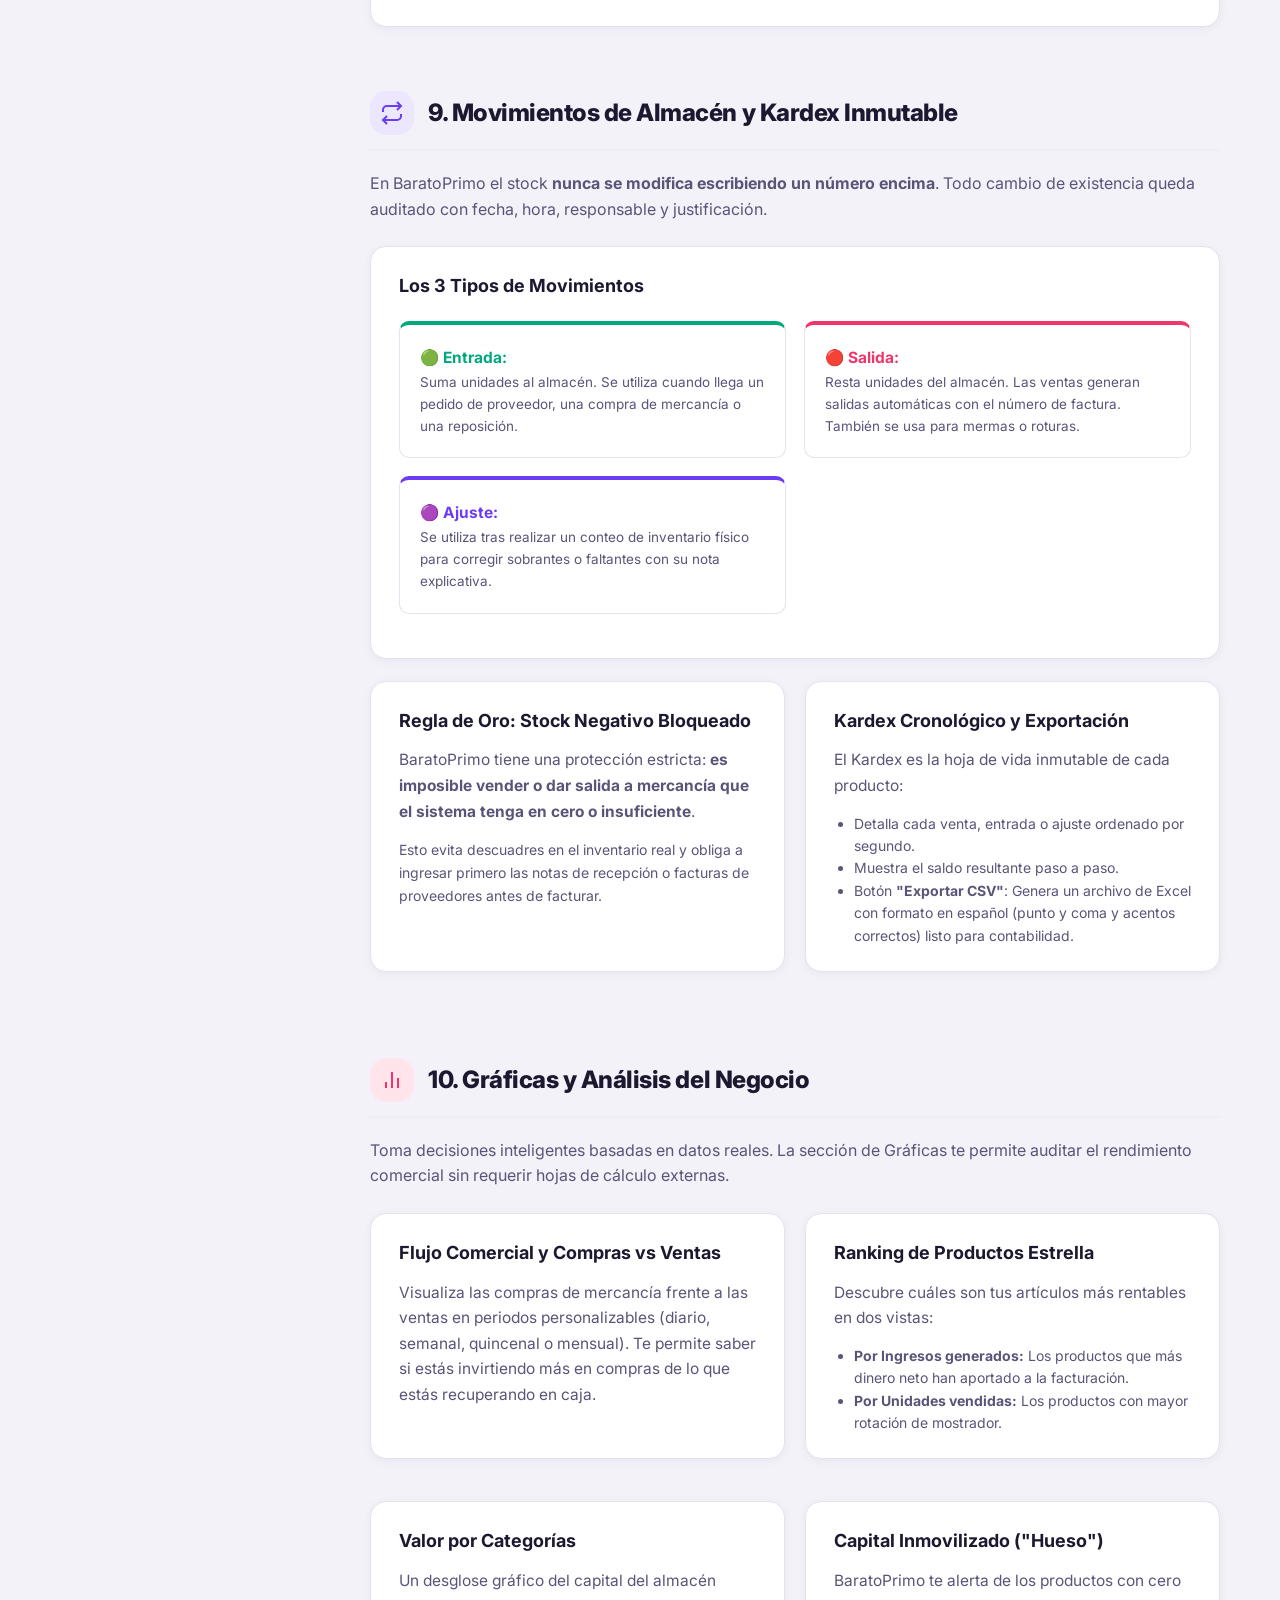
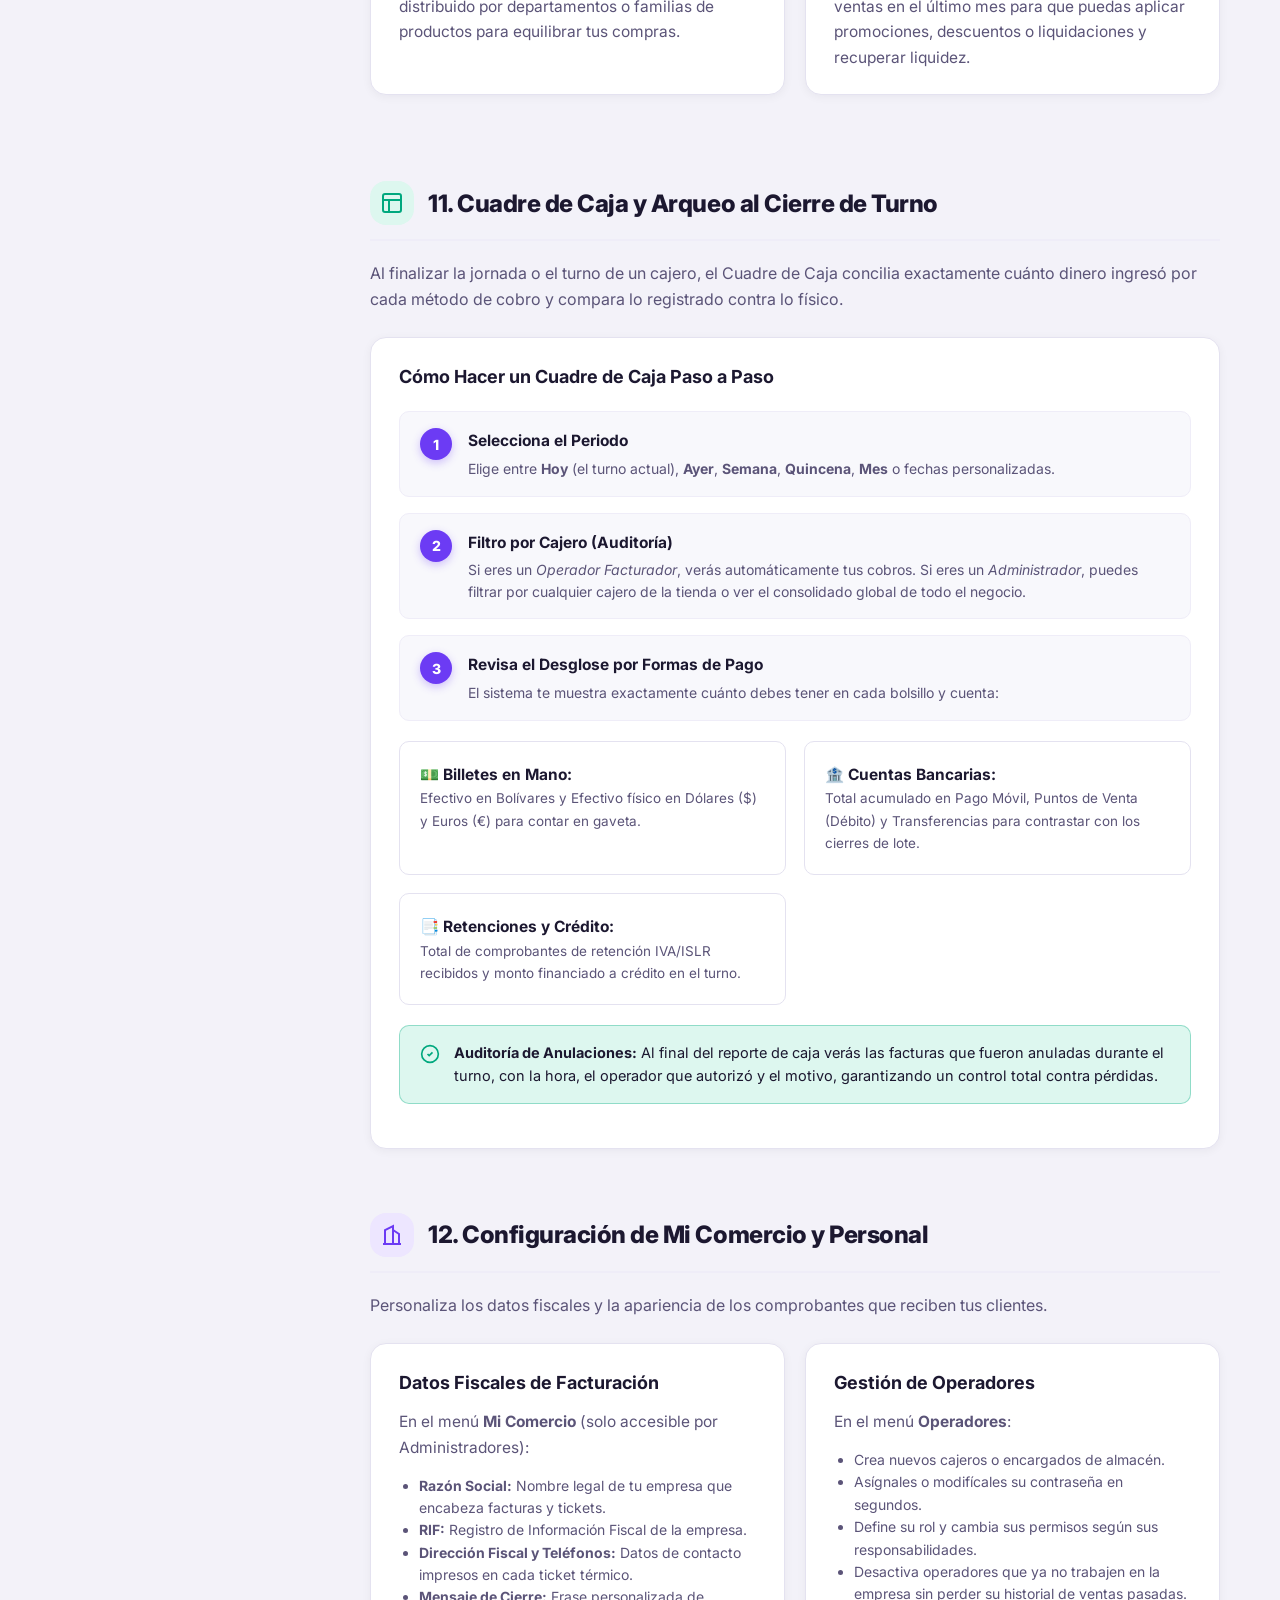
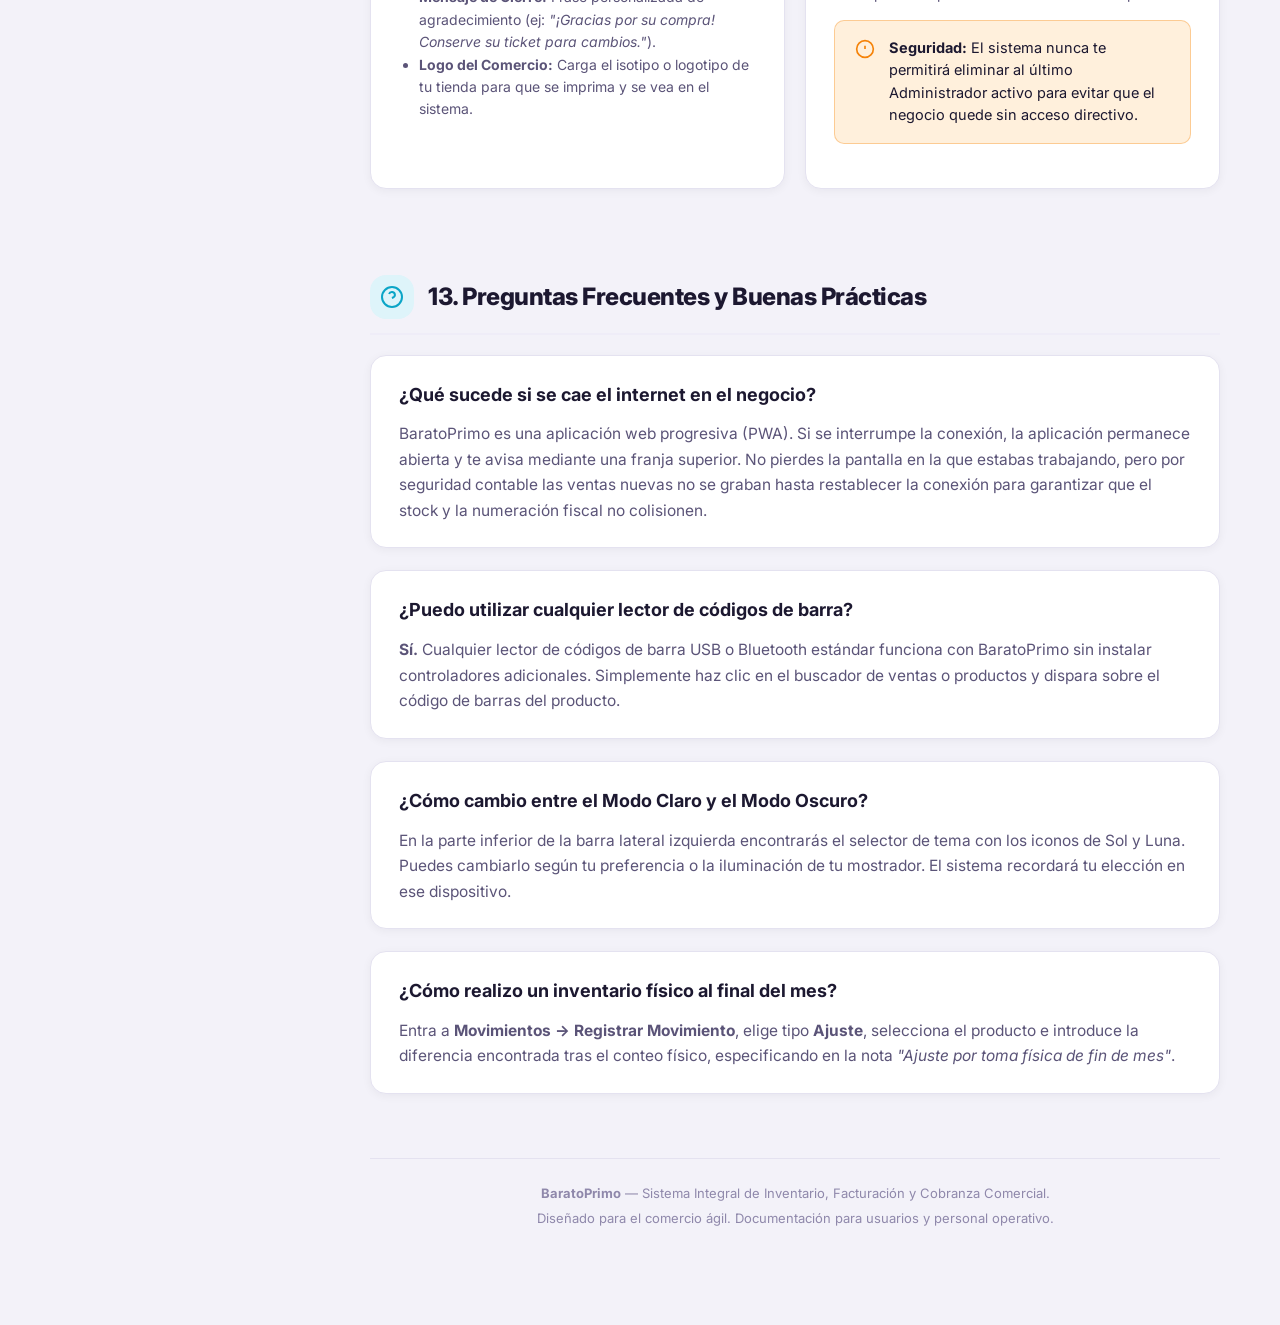
==== commit 2def0513: "Sistema de impresion y PDF tipo brochure ejecutivo con portada corporativa, indice maquetado, colore" ====
--- a/manual.html
+++ b/manual.html
@@ -964,23 +964,400 @@
       }
     }
 
-    /* IMPRESIÓN */
+    /* Estilos pantalla para componentes de brochure (ocultos en web) */
+    .brochure-portada { display: none; }
+    .brochure-indice  { display: none; }
+
+    /* =====================================================================
+       SISTEMA VISUAL BROCHURE / MANUAL CORPORATIVO PARA PDF E IMPRESIÓN
+       ===================================================================== */
     @media print {
-      .sidebar, .btn-arriba, .barra-movil-manual, .velo-manual, .menu-movil-toggle, .btn-tema, .btn-imprimir, .sidebar__buscador {
+      * {
+        -webkit-print-color-adjust: exact !important;
+        print-color-adjust: exact !important;
+        color-adjust: exact !important;
+      }
+
+      @page {
+        size: letter portrait;
+        margin: 12mm 14mm 14mm 14mm;
+      }
+
+      html, body {
+        background: #FFFFFF !important;
+        color: #1C1830 !important;
+        font-size: 13px !important;
+        line-height: 1.5 !important;
+      }
+
+      /* Ocultar elementos interactivos de pantalla */
+      .sidebar,
+      .btn-arriba,
+      .barra-movil-manual,
+      .velo-manual,
+      .menu-movil-toggle,
+      .btn-tema,
+      .btn-imprimir,
+      .sidebar__buscador,
+      .hero {
         display: none !important;
       }
-      body {
-        background: white !important;
-        color: black !important;
-      }
+
       .contenido {
+        width: 100% !important;
         max-width: 100% !important;
         padding: 0 !important;
-      }
-      .tarjeta, .hero, .paso-item, .micro-card {
+        margin: 0 !important;
+      }
+
+      /* 1. PORTADA TIPO BROCHURE */
+      .brochure-portada {
+        display: flex !important;
+        flex-direction: column;
+        justify-content: space-between;
+        min-height: 94vh;
+        page-break-after: always;
+        break-after: page;
+        padding: 40px 36px;
+        background: linear-gradient(135deg, rgba(108, 59, 244, 0.08) 0%, rgba(11, 165, 199, 0.07) 100%), #FFFFFF !important;
+        border: 2px solid var(--violeta) !important;
+        border-radius: 24px !important;
+        box-sizing: border-box;
+      }
+
+      .brochure-portada__top {
+        display: flex;
+        justify-content: space-between;
+        align-items: center;
+        border-bottom: 1px solid var(--linea);
+        padding-bottom: 14px;
+      }
+
+      .brochure-portada__tag {
+        font-size: 11px;
+        font-weight: 800;
+        letter-spacing: 0.12em;
+        color: var(--violeta);
+        text-transform: uppercase;
+      }
+
+      .brochure-portada__badge {
+        font-size: 11px;
+        font-weight: 700;
+        background: var(--violeta-piel) !important;
+        color: var(--violeta);
+        padding: 4px 14px;
+        border-radius: 999px;
+        border: 1px solid rgba(108, 59, 244, 0.2);
+      }
+
+      .brochure-portada__centro {
+        text-align: center;
+        padding: 24px 0;
+      }
+
+      .brochure-portada__logo-wrap {
+        width: 96px;
+        height: 96px;
+        margin: 0 auto 18px;
+        border-radius: 24px;
+        background: linear-gradient(135deg, #7B4DF7 0%, #6C3BF4 55%, #0BA5C7 100%) !important;
+        display: grid;
+        place-items: center;
+        box-shadow: 0 10px 25px rgba(108, 59, 244, 0.35);
+      }
+
+      .brochure-portada__logo-wrap img {
+        width: 76px;
+        height: 76px;
+      }
+
+      .brochure-portada__titulo {
+        font-size: 42px;
+        font-weight: 900;
+        color: var(--tinta);
+        letter-spacing: -0.04em;
+        margin-bottom: 6px;
+      }
+
+      .brochure-portada__subtitulo {
+        font-size: 17px;
+        font-weight: 700;
+        color: var(--violeta);
+        margin-bottom: 14px;
+      }
+
+      .brochure-portada__linea {
+        width: 60px;
+        height: 4px;
+        background: var(--violeta) !important;
+        border-radius: 4px;
+        margin: 0 auto 16px;
+      }
+
+      .brochure-portada__desc {
+        font-size: 14.5px;
+        color: var(--tinta-2);
+        max-width: 620px;
+        margin: 0 auto 28px;
+        line-height: 1.6;
+      }
+
+      .brochure-portada__features {
+        display: grid;
+        grid-template-columns: repeat(2, 1fr);
+        gap: 14px;
+        text-align: left;
+        max-width: 660px;
+        margin: 0 auto;
+      }
+
+      .brochure-feat-pill {
+        display: flex;
+        align-items: flex-start;
+        gap: 12px;
+        padding: 12px 16px;
+        background: var(--superficie-2) !important;
+        border: 1px solid var(--linea) !important;
+        border-radius: 12px;
+      }
+
+      .brochure-feat-pill .dot {
+        width: 10px;
+        height: 10px;
+        border-radius: 50%;
+        margin-top: 5px;
+        flex-shrink: 0;
+      }
+
+      .brochure-feat-pill strong {
+        display: block;
+        font-size: 13px;
+        color: var(--tinta);
+        margin-bottom: 2px;
+      }
+
+      .brochure-feat-pill span {
+        font-size: 11.5px;
+        color: var(--tinta-2);
+        line-height: 1.4;
+      }
+
+      .brochure-portada__pie {
+        display: flex;
+        justify-content: space-between;
+        align-items: center;
+        border-top: 1px solid var(--linea);
+        padding-top: 14px;
+        font-size: 11.5px;
+        color: var(--tinta-3);
+      }
+
+      .brochure-portada__pie strong {
+        color: var(--tinta);
+      }
+
+      /* 2. ÍNDICE MAQUETADO */
+      .brochure-indice {
+        display: block !important;
+        page-break-after: always;
+        break-after: page;
+        padding: 24px 20px;
+        border: 1px solid var(--linea) !important;
+        border-radius: 18px;
+        background: #FFFFFF !important;
+      }
+
+      .brochure-indice__header {
+        border-bottom: 2px solid var(--violeta);
+        padding-bottom: 10px;
+        margin-bottom: 18px;
+      }
+
+      .brochure-indice__eyebrow {
+        font-size: 10.5px;
+        font-weight: 800;
+        letter-spacing: 0.12em;
+        color: var(--violeta);
+        text-transform: uppercase;
+      }
+
+      .brochure-indice__header h2 {
+        font-size: 24px;
+        font-weight: 800;
+        color: var(--tinta);
+        margin: 0;
+      }
+
+      .brochure-indice__grid {
+        display: grid;
+        grid-template-columns: repeat(2, 1fr);
+        gap: 12px;
+      }
+
+      .brochure-indice__item {
+        display: flex;
+        gap: 12px;
+        padding: 9px 12px;
+        background: var(--superficie-2) !important;
+        border: 1px solid var(--linea-2) !important;
+        border-radius: 10px;
+      }
+
+      .brochure-indice__item .num {
+        font-size: 12px;
+        font-weight: 900;
+        color: var(--violeta);
+        background: var(--violeta-piel) !important;
+        width: 26px;
+        height: 26px;
+        border-radius: 50%;
+        display: grid;
+        place-items: center;
+        flex-shrink: 0;
+      }
+
+      .brochure-indice__item strong {
+        display: block;
+        font-size: 12.5px;
+        color: var(--tinta);
+      }
+
+      .brochure-indice__item p {
+        font-size: 11px;
+        color: var(--tinta-2);
+        margin: 0;
+      }
+
+      /* 3. SECCIONES Y CONTENIDO DEL BROCHURE */
+      .seccion {
+        margin-bottom: 28px !important;
+        page-break-inside: auto;
+      }
+
+      .seccion__cabecera {
+        border-bottom: 2px solid var(--violeta) !important;
+        padding-bottom: 8px !important;
+        margin-bottom: 12px !important;
+        page-break-after: avoid;
+        break-after: avoid;
+      }
+
+      .seccion__cabecera h3 {
+        font-size: 17px !important;
+        color: var(--tinta) !important;
+      }
+
+      .seccion__icono {
+        width: 34px !important;
+        height: 34px !important;
+      }
+
+      .seccion__subtitulo {
+        font-size: 12.5px !important;
+        margin-bottom: 12px !important;
+        color: var(--tinta-2) !important;
+      }
+
+      .tarjeta {
+        background: #FFFFFF !important;
+        border: 1px solid var(--linea) !important;
+        border-radius: 12px !important;
+        padding: 16px 18px !important;
+        margin-bottom: 14px !important;
+        page-break-inside: avoid;
+        break-inside: avoid;
         box-shadow: none !important;
-        border: 1px solid #ccc !important;
+      }
+
+      .tarjeta h4 {
+        font-size: 14.5px !important;
+        color: var(--tinta) !important;
+        margin-bottom: 8px !important;
+      }
+
+      .paso-item {
+        background: var(--superficie-2) !important;
+        border: 1px solid var(--linea-2) !important;
+        padding: 10px 14px !important;
+        border-radius: 8px !important;
         page-break-inside: avoid;
+        break-inside: avoid;
+      }
+
+      .paso-numero {
+        width: 24px !important;
+        height: 24px !important;
+        font-size: 11.5px !important;
+        background: var(--violeta) !important;
+        color: #FFFFFF !important;
+      }
+
+      .paso-contenido h5 {
+        font-size: 13px !important;
+        margin-bottom: 2px !important;
+      }
+
+      .paso-contenido p {
+        font-size: 12px !important;
+      }
+
+      .tabla-visual-wrap {
+        border: 1px solid var(--linea) !important;
+        page-break-inside: avoid;
+        break-inside: avoid;
+      }
+
+      .tabla-visual th {
+        background: var(--superficie-2) !important;
+        color: var(--tinta-3) !important;
+        padding: 8px 10px !important;
+        font-size: 10.5px !important;
+      }
+
+      .tabla-visual td {
+        padding: 8px 10px !important;
+        font-size: 11.5px !important;
+      }
+
+      .nota-caja {
+        padding: 10px 14px !important;
+        font-size: 12px !important;
+        page-break-inside: avoid;
+        break-inside: avoid;
+      }
+
+      .nota-caja--tip   { background: var(--esmeralda-piel) !important; }
+      .nota-caja--aviso { background: var(--naranja-piel) !important; }
+      .nota-caja--info  { background: var(--violeta-piel) !important; }
+
+      .simulador-ticket {
+        page-break-inside: avoid;
+        break-inside: avoid;
+        border: 2px dashed #B8B2D0 !important;
+        background: #FAFAFD !important;
+        box-shadow: none !important;
+      }
+
+      .grilla-2, .grilla-3 {
+        gap: 12px !important;
+      }
+
+      .micro-card {
+        background: var(--superficie-2) !important;
+        border: 1px solid var(--linea) !important;
+        padding: 12px 14px !important;
+        page-break-inside: avoid;
+        break-inside: avoid;
+      }
+
+      footer {
+        border-top: 1px solid var(--linea) !important;
+        padding-top: 12px !important;
+        margin-top: 24px !important;
+        page-break-inside: avoid;
+        font-size: 11px !important;
+        color: var(--tinta-3) !important;
       }
     }
   </style>
@@ -1112,6 +1489,169 @@
   <!-- ==================== CONTENIDO DEL MANUAL ==================== -->
   <main class="contenido">
 
+    <!-- ==================== PORTADA TIPO BROCHURE (IMPRESIÓN / PDF) ==================== -->
+    <section class="brochure-portada">
+      <div class="brochure-portada__top">
+        <div class="brochure-portada__tag">DOCUMENTO CORPORATIVO OFICIAL · EDICIÓN 2026</div>
+        <div class="brochure-portada__badge">SISTEMA INTEGRAL POS & GESTIÓN</div>
+      </div>
+
+      <div class="brochure-portada__centro">
+        <div class="brochure-portada__logo-wrap">
+          <img src="img/logo.svg" alt="BaratoPrimo Logo">
+        </div>
+        <h1 class="brochure-portada__titulo">BaratoPrimo</h1>
+        <p class="brochure-portada__subtitulo">Manual de Operaciones Comerciales y Guía de Usuario</p>
+        <div class="brochure-portada__linea"></div>
+        <p class="brochure-portada__desc">
+          Punto de venta bimoneda de alta velocidad, facturación fiscal adaptada a Venezuela, control de inventario con kardex inmutable, ventas a crédito en divisas y cuadre de caja por turno.
+        </p>
+
+        <div class="brochure-portada__features">
+          <div class="brochure-feat-pill">
+            <span class="dot" style="background:#6C3BF4;"></span>
+            <div>
+              <strong>Punto de Venta</strong>
+              <span>Lector de barras, pagos mixtos y tickets térmicos</span>
+            </div>
+          </div>
+          <div class="brochure-feat-pill">
+            <span class="dot" style="background:#00A87E;"></span>
+            <div>
+              <strong>Tasa Oficial BCV</strong>
+              <span>Sincronización dual automática y Fecha Valor</span>
+            </div>
+          </div>
+          <div class="brochure-feat-pill">
+            <span class="dot" style="background:#F58309;"></span>
+            <div>
+              <strong>Crédito en USD</strong>
+              <span>Amortización inteligente en cuotas y abonos</span>
+            </div>
+          </div>
+          <div class="brochure-feat-pill">
+            <span class="dot" style="background:#0BA5C7;"></span>
+            <div>
+              <strong>Kardex Seguro</strong>
+              <span>Bloqueo estricto de stock negativo y trazabilidad</span>
+            </div>
+          </div>
+        </div>
+      </div>
+
+      <div class="brochure-portada__pie">
+        <div>
+          <strong>BaratoPrimo Cloud POS</strong>
+          <p>Multi-sucursal · Multi-cajero · Funcionamiento Online / Offline</p>
+        </div>
+        <div style="text-align:right;">
+          <strong>Formatos de Impresión</strong>
+          <p>Ticket 58 mm · Ticket 80 mm · Página Carta</p>
+        </div>
+      </div>
+    </section>
+
+    <!-- ==================== ÍNDICE TIPO BROCHURE (IMPRESIÓN / PDF) ==================== -->
+    <section class="brochure-indice">
+      <div class="brochure-indice__header">
+        <div class="brochure-indice__eyebrow">CONTENIDO DEL MANUAL</div>
+        <h2>Índice General de Operaciones</h2>
+      </div>
+      <div class="brochure-indice__grid">
+        <div class="brochure-indice__item">
+          <span class="num">01</span>
+          <div>
+            <strong>Introducción, Acceso y Seguridad</strong>
+            <p>Inicio de sesión, solicitud de cuenta y recuperación de clave.</p>
+          </div>
+        </div>
+        <div class="brochure-indice__item">
+          <span class="num">02</span>
+          <div>
+            <strong>Roles y Permisos del Negocio</strong>
+            <p>Matriz jerárquica de cajeros, encargados y administradores.</p>
+          </div>
+        </div>
+        <div class="brochure-indice__item">
+          <span class="num">03</span>
+          <div>
+            <strong>Tasa Oficial del BCV y Fecha Valor</strong>
+            <p>Manejo de divisas (USD/EUR) y trazabilidad cambiaria.</p>
+          </div>
+        </div>
+        <div class="brochure-indice__item">
+          <span class="num">04</span>
+          <div>
+            <strong>Tablero de Inicio (Puesto de Trabajo)</strong>
+            <p>Monitoreo en vivo de inventario, alertas y cobranzas activas.</p>
+          </div>
+        </div>
+        <div class="brochure-indice__item">
+          <span class="num">05</span>
+          <div>
+            <strong>Ventas y Facturación de Mostrador</strong>
+            <p>Cobro rápido, pagos mixtos, tickets térmicos y anulación.</p>
+          </div>
+        </div>
+        <div class="brochure-indice__item">
+          <span class="num">06</span>
+          <div>
+            <strong>Ventas a Crédito y Financiamiento</strong>
+            <p>Cuotas en USD, cálculo de inicial y recargos opcionales.</p>
+          </div>
+        </div>
+        <div class="brochure-indice__item">
+          <span class="num">07</span>
+          <div>
+            <strong>Cartera de Clientes y Búsqueda</strong>
+            <p>Autocompletado con "BUSCAR" y configuración de retenciones.</p>
+          </div>
+        </div>
+        <div class="brochure-indice__item">
+          <span class="num">08</span>
+          <div>
+            <strong>Catálogo y Ficha de Productos</strong>
+            <p>Márgenes de ganancia, alertas de reposición y cobertura.</p>
+          </div>
+        </div>
+        <div class="brochure-indice__item">
+          <span class="num">09</span>
+          <div>
+            <strong>Movimientos de Almacén y Kardex</strong>
+            <p>Entradas, salidas, ajustes y auditoría cronológica.</p>
+          </div>
+        </div>
+        <div class="brochure-indice__item">
+          <span class="num">10</span>
+          <div>
+            <strong>Gráficas y Analítica Comercial</strong>
+            <p>Ranking de ventas, rotación de mercancía y capital detenido.</p>
+          </div>
+        </div>
+        <div class="brochure-indice__item">
+          <span class="num">11</span>
+          <div>
+            <strong>Cuadre de Caja y Arqueo de Turno</strong>
+            <p>Conciliación de billetes, bancos, divisas y auditoría.</p>
+          </div>
+        </div>
+        <div class="brochure-indice__item">
+          <span class="num">12</span>
+          <div>
+            <strong>Mi Comercio y Ajustes de Tienda</strong>
+            <p>Datos fiscales, logotipo y administración de usuarios.</p>
+          </div>
+        </div>
+        <div class="brochure-indice__item">
+          <span class="num">13</span>
+          <div>
+            <strong>Preguntas Frecuentes y Buenas Prácticas</strong>
+            <p>Soporte sin conexión, lectores de barra y temas visuales.</p>
+          </div>
+        </div>
+      </div>
+    </section>
+
     <!-- HERO HEADER -->
     <header class="hero">
       <span class="hero__etiqueta">Documentación Oficial</span>
@@ -1125,6 +1665,11 @@
         <div class="badge-feat"><span style="background:var(--rosa)"></span> Búsqueda ágil de clientes</div>
         <div class="badge-feat"><span style="background:var(--cian)"></span> Tickets térmicos 58mm / 80mm</div>
         <div class="badge-feat"><span style="background:var(--naranja)"></span> Control de crédito y cobranza</div>
+      </div>
+      <div style="margin-top: 22px;">
+        <button type="button" id="btn-hero-print" style="display:inline-flex; align-items:center; gap:8px; padding:11px 20px; background:var(--violeta); color:white; border:none; border-radius:var(--r-s); font-size:14px; font-weight:700; cursor:pointer; box-shadow:0 4px 16px rgba(108,59,244,0.35); font-family:inherit; transition:var(--trans);">
+          <span>🖨️ Imprimir / Guardar como PDF (Formato Brochure)</span>
+        </button>
       </div>
     </header>
 
@@ -1517,6 +2062,63 @@
         </div>
       </div>
 
+      <!-- SIMULADOR VISUAL DE TICKET TÉRMICO -->
+      <div class="tarjeta" style="text-align:center;">
+        <h4 style="justify-content:center;"><span style="color:var(--cian)">🧾</span> Muestra de Ticket Térmico Fiscal (Ejemplo Visual)</h4>
+        <p style="font-size:13.5px; color:var(--tinta-2); max-width:540px; margin:0 auto 16px;">
+          Así se imprime el comprobante en impresoras térmicas de mostrador (80 mm) o portátiles (58 mm), con el desglose exacto de IVA, formas de pago recibidas y código QR de validación fiscal:
+        </p>
+
+        <div class="simulador-ticket">
+          <div class="centro" style="margin-bottom:8px;">
+            <div style="font-size:15px; font-weight:800; letter-spacing:0.04em;">DISTRIBUIDORA ANDINA C.A.</div>
+            <div style="font-size:11px; color:#555;">RIF: J-403118225</div>
+            <div style="font-size:10.5px; color:#666;">Av. Principal, Edif. Centro, Local 4, Caracas</div>
+            <div style="font-size:10.5px; color:#666;">Tel: 0212-5551234 · 0414-1234567</div>
+          </div>
+          <div class="linea-sep"></div>
+          <div class="fila-dato"><span>COMPROBANTE:</span><strong>F-000184</strong></div>
+          <div class="fila-dato"><span>FECHA:</span><span>24/AGO/2026 10:45 AM</span></div>
+          <div class="fila-dato"><span>CLIENTE:</span><span>Inversiones del Centro C.A.</span></div>
+          <div class="fila-dato"><span>RIF / CI:</span><span>J-309876541</span></div>
+          <div class="fila-dato"><span>CAJERO:</span><span>Ana Torres</span></div>
+          <div class="linea-sep"></div>
+          <div style="font-size:11px; margin-bottom:4px; text-align:left; font-weight:700;">DESCRIPCIÓN · CANT · PRECIO · TOTAL</div>
+          <div class="fila-dato" style="text-align:left;"><span>Aceite Motor 20W50 (x2)</span><span>Bs 1.480,00</span></div>
+          <div class="fila-dato" style="text-align:left;"><span>Filtro de Aire Universal (x1)</span><span>Bs 590,00</span></div>
+          <div class="fila-dato" style="text-align:left;"><span>Bujía Premium Iridium (x4)</span><span>Bs 1.120,00</span></div>
+          <div class="linea-sep"></div>
+          <div class="fila-dato"><span>SUBTOTAL:</span><span>Bs 3.190,00</span></div>
+          <div class="fila-dato"><span>BASE IMPONIBLE (16%):</span><span>Bs 3.190,00</span></div>
+          <div class="fila-dato"><span>IVA (16%):</span><span>Bs 510,40</span></div>
+          <div class="fila-dato" style="font-size:13.5px; font-weight:800; margin-top:4px;">
+            <span>TOTAL A PAGAR:</span><span>Bs 3.700,40</span>
+          </div>
+          <div class="fila-dato" style="font-size:11px; color:#555;">
+            <span>REF. USD (Tasa BCV 784,66):</span><span>$ 4,71</span>
+          </div>
+          <div class="linea-sep"></div>
+          <div style="font-size:11px; font-weight:700; text-align:left; margin-bottom:4px;">FORMAS DE PAGO RECIBIDAS:</div>
+          <div class="fila-dato"><span>· Pago Móvil (Ref: 984512):</span><span>Bs 2.500,00</span></div>
+          <div class="fila-dato"><span>· Efectivo USD ($ 1,53):</span><span>Bs 1.200,40</span></div>
+          <div class="linea-sep"></div>
+          <div class="centro" style="margin-top:10px;">
+            <svg width="72" height="72" viewBox="0 0 24 24" fill="none" stroke="#111" stroke-width="1.8" style="margin:0 auto 6px; display:block;">
+              <rect x="3" y="3" width="7" height="7" rx="1" fill="#111"/>
+              <rect x="14" y="3" width="7" height="7" rx="1" fill="#111"/>
+              <rect x="3" y="14" width="7" height="7" rx="1" fill="#111"/>
+              <rect x="14" y="14" width="3" height="3" fill="#111"/>
+              <rect x="18" y="18" width="3" height="3" fill="#111"/>
+              <line x1="14" y1="18" x2="14" y2="21" stroke="#111" stroke-width="2"/>
+              <line x1="18" y1="14" x2="21" y2="14" stroke="#111" stroke-width="2"/>
+            </svg>
+            <div style="font-size:9.5px; color:#555;">ESCANEE PARA VALIDAR FACTURA DIGITAL</div>
+            <div style="font-size:11px; font-weight:700; margin-top:6px;">¡Gracias por su compra!</div>
+            <div style="font-size:9.5px; color:#777;">Conserve este comprobante para cualquier cambio.</div>
+          </div>
+        </div>
+      </div>
+
       <div class="tarjeta">
         <h4><span style="color:var(--rosa)">⛔</span> Proceso de Anulación de Facturas</h4>
         <p>
@@ -2076,10 +2678,12 @@
       btnTema.addEventListener('click', alternarTema);
       if (btnTemaMovil) btnTemaMovil.addEventListener('click', alternarTema);
 
-      // 2. Impresión rápida
-      document.getElementById('btn-imprimir-doc').addEventListener('click', () => {
-        window.print();
-      });
+      // 2. Impresión / Exportación a Brochure PDF
+      const dispararImpresion = () => window.print();
+      const btnImprimir = document.getElementById('btn-imprimir-doc');
+      const btnHeroPrint = document.getElementById('btn-hero-print');
+      if (btnImprimir) btnImprimir.addEventListener('click', dispararImpresion);
+      if (btnHeroPrint) btnHeroPrint.addEventListener('click', dispararImpresion);
 
       // 3. Botón flotante volver arriba
       const btnArriba = document.getElementById('btn-arriba');
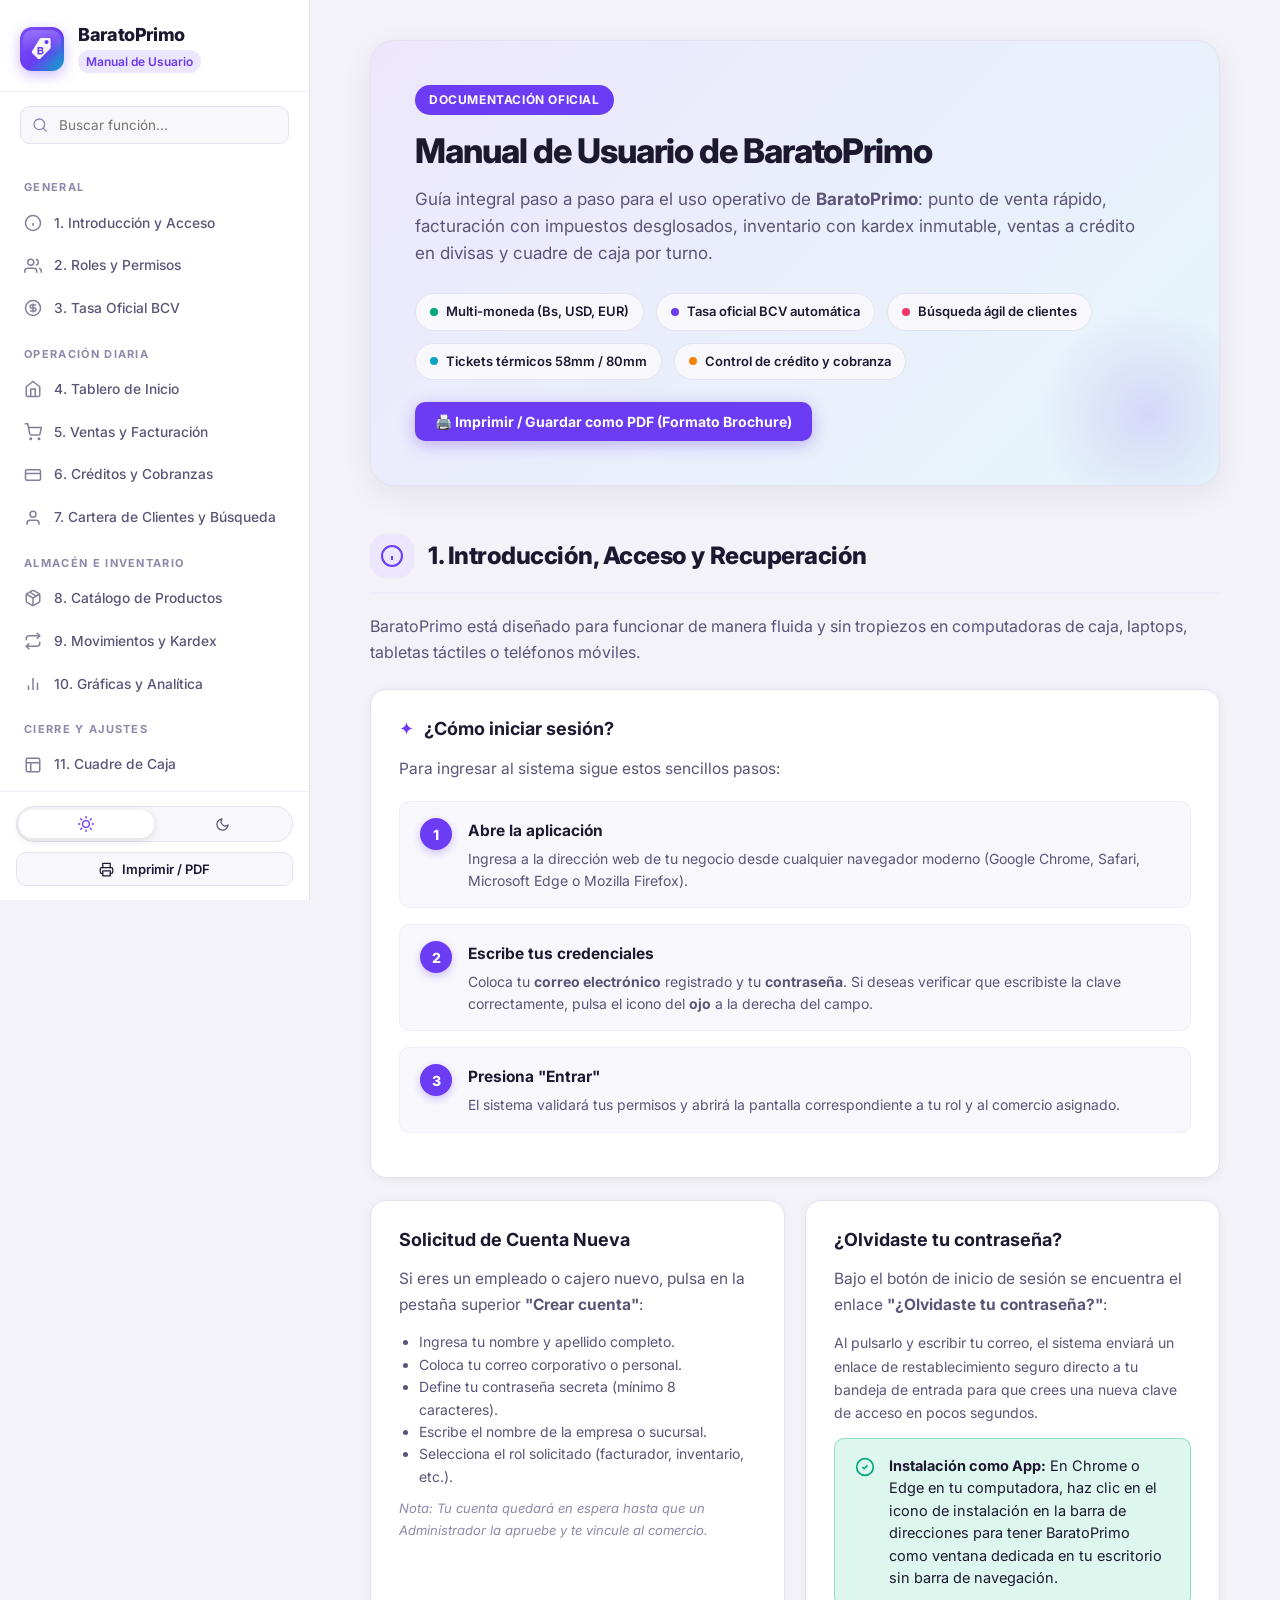
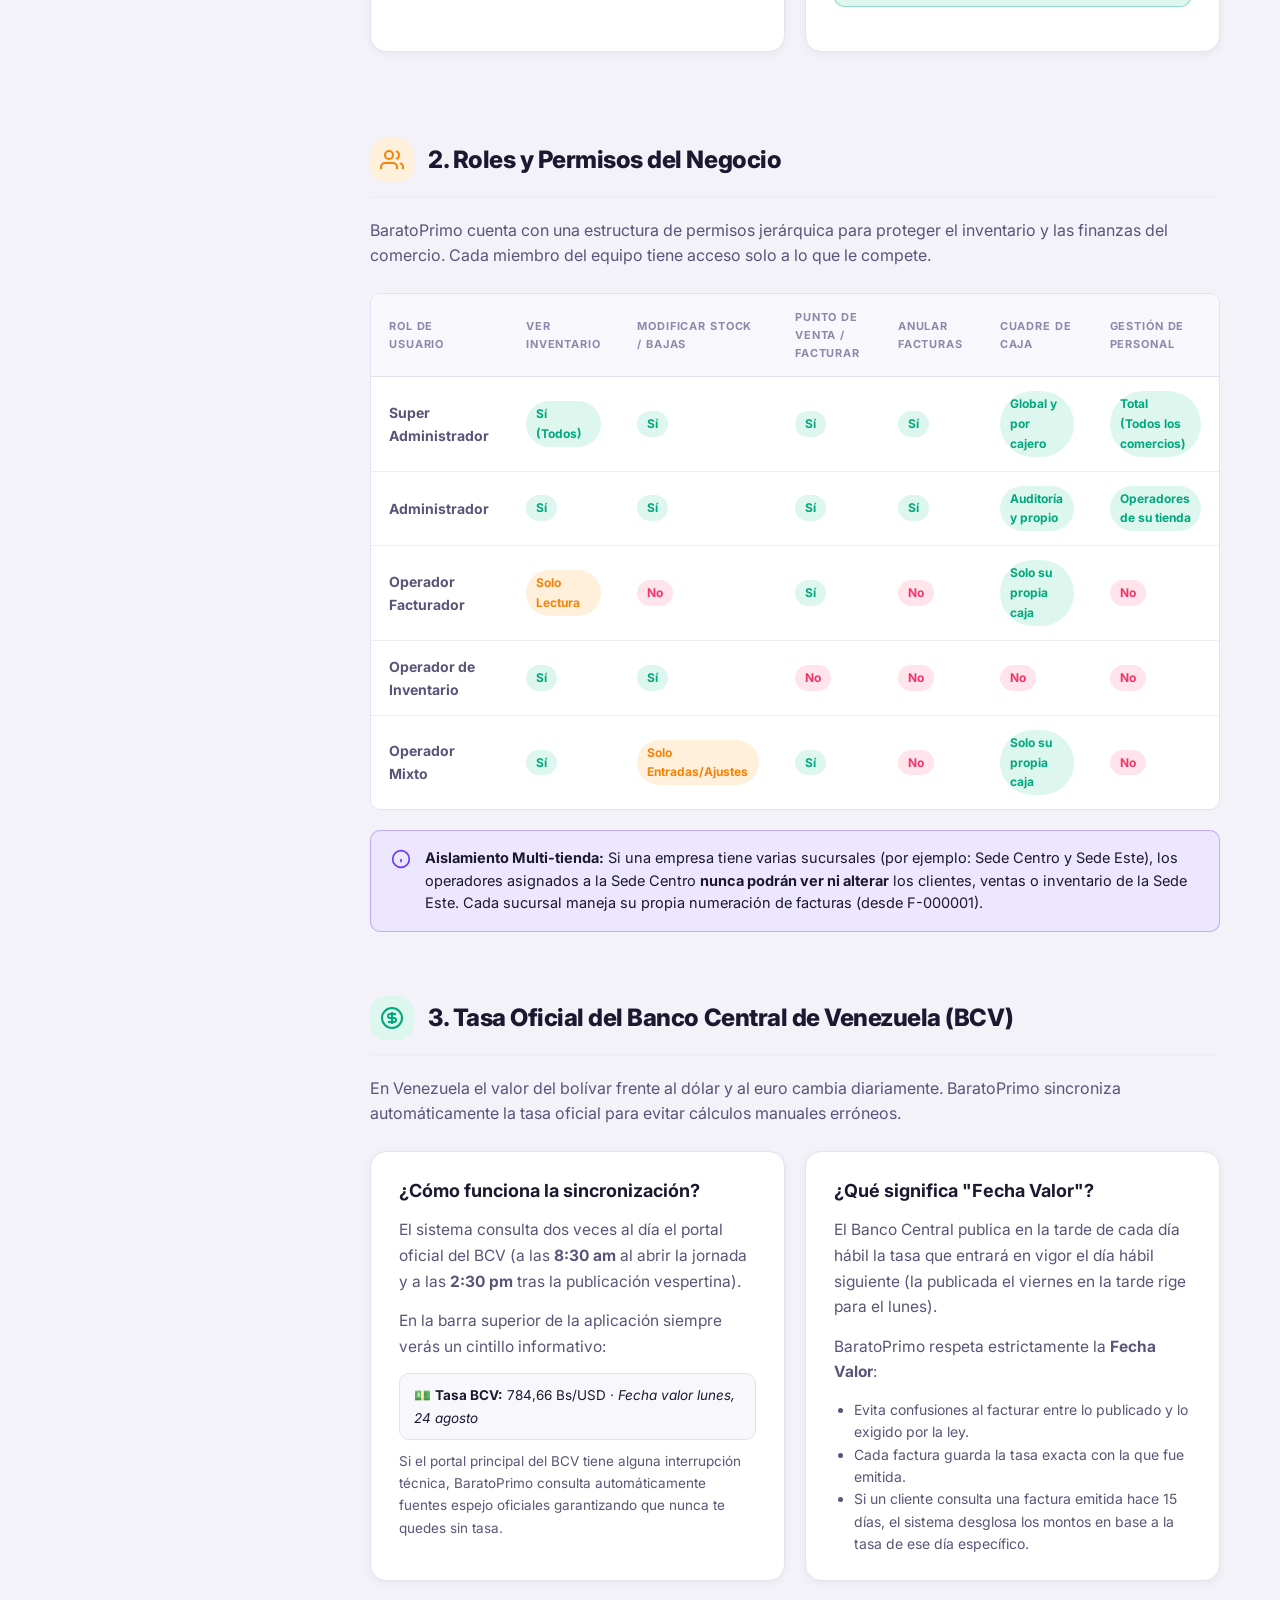
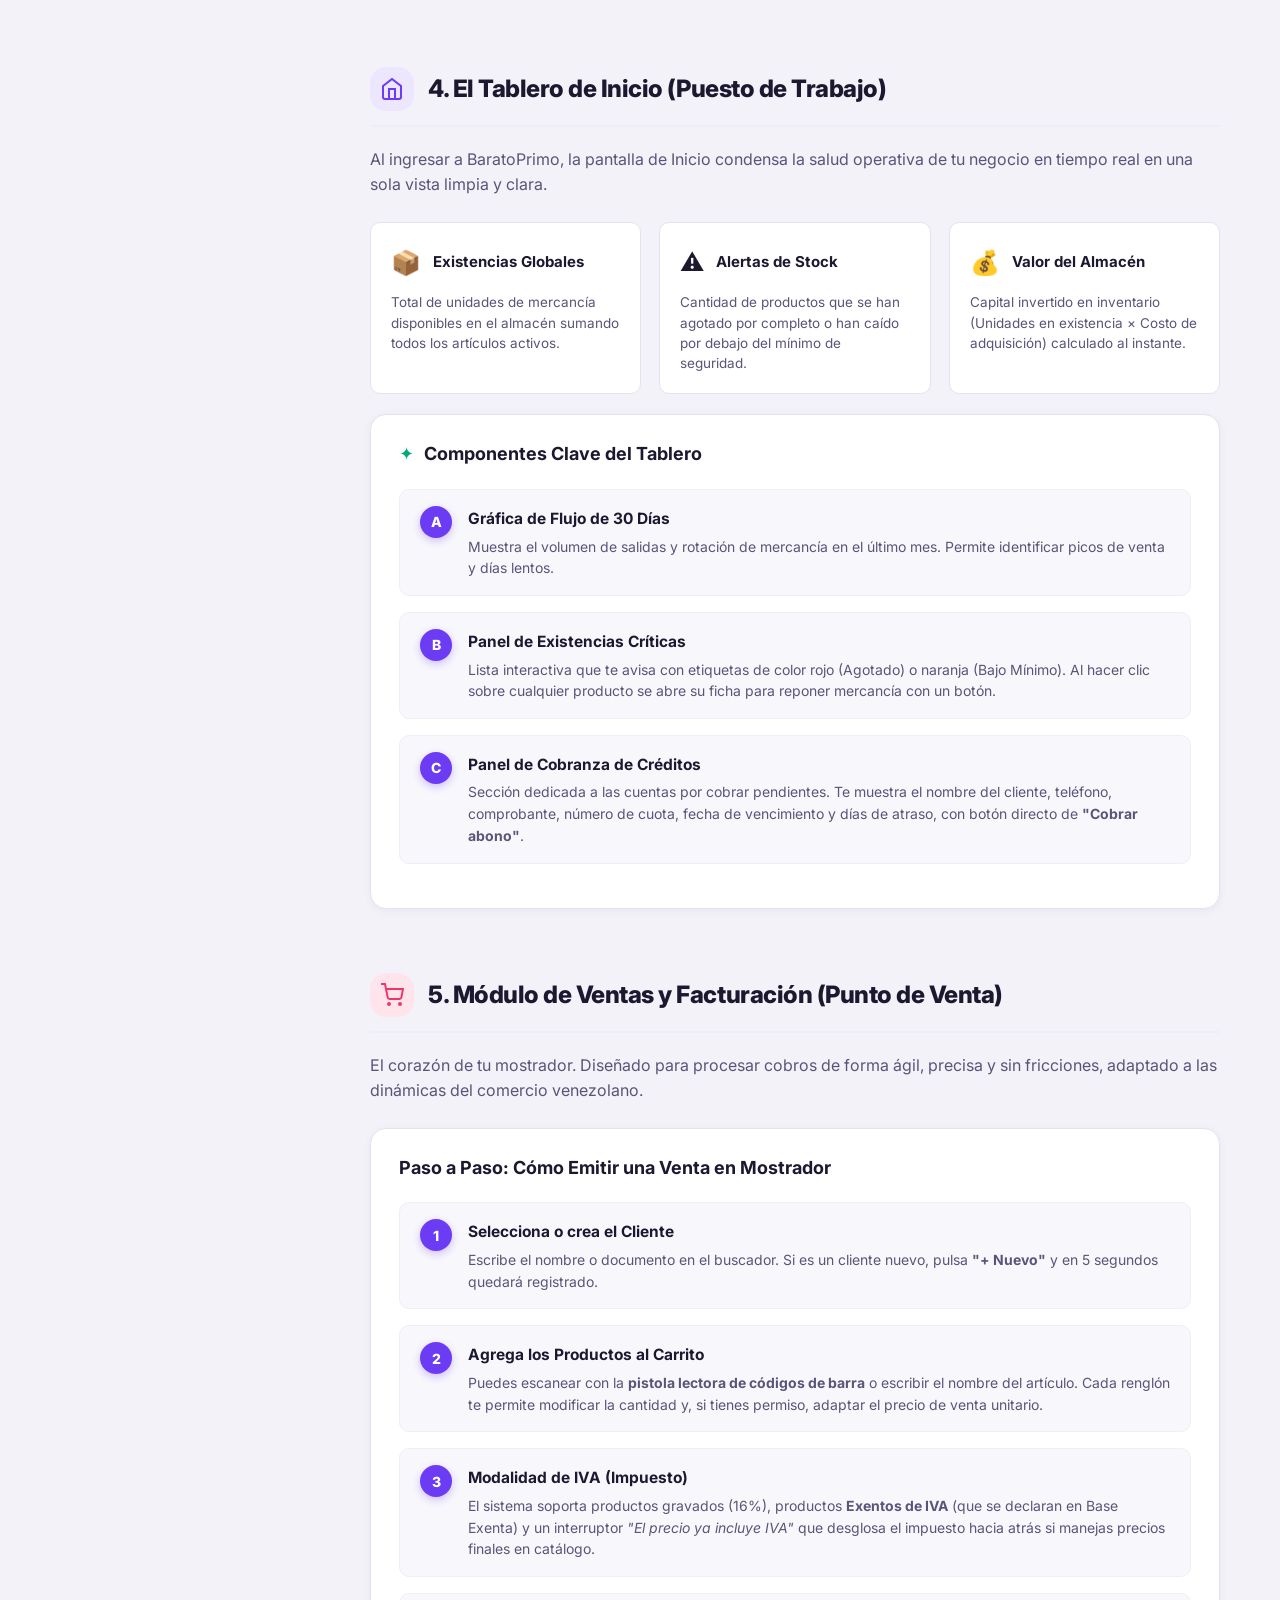
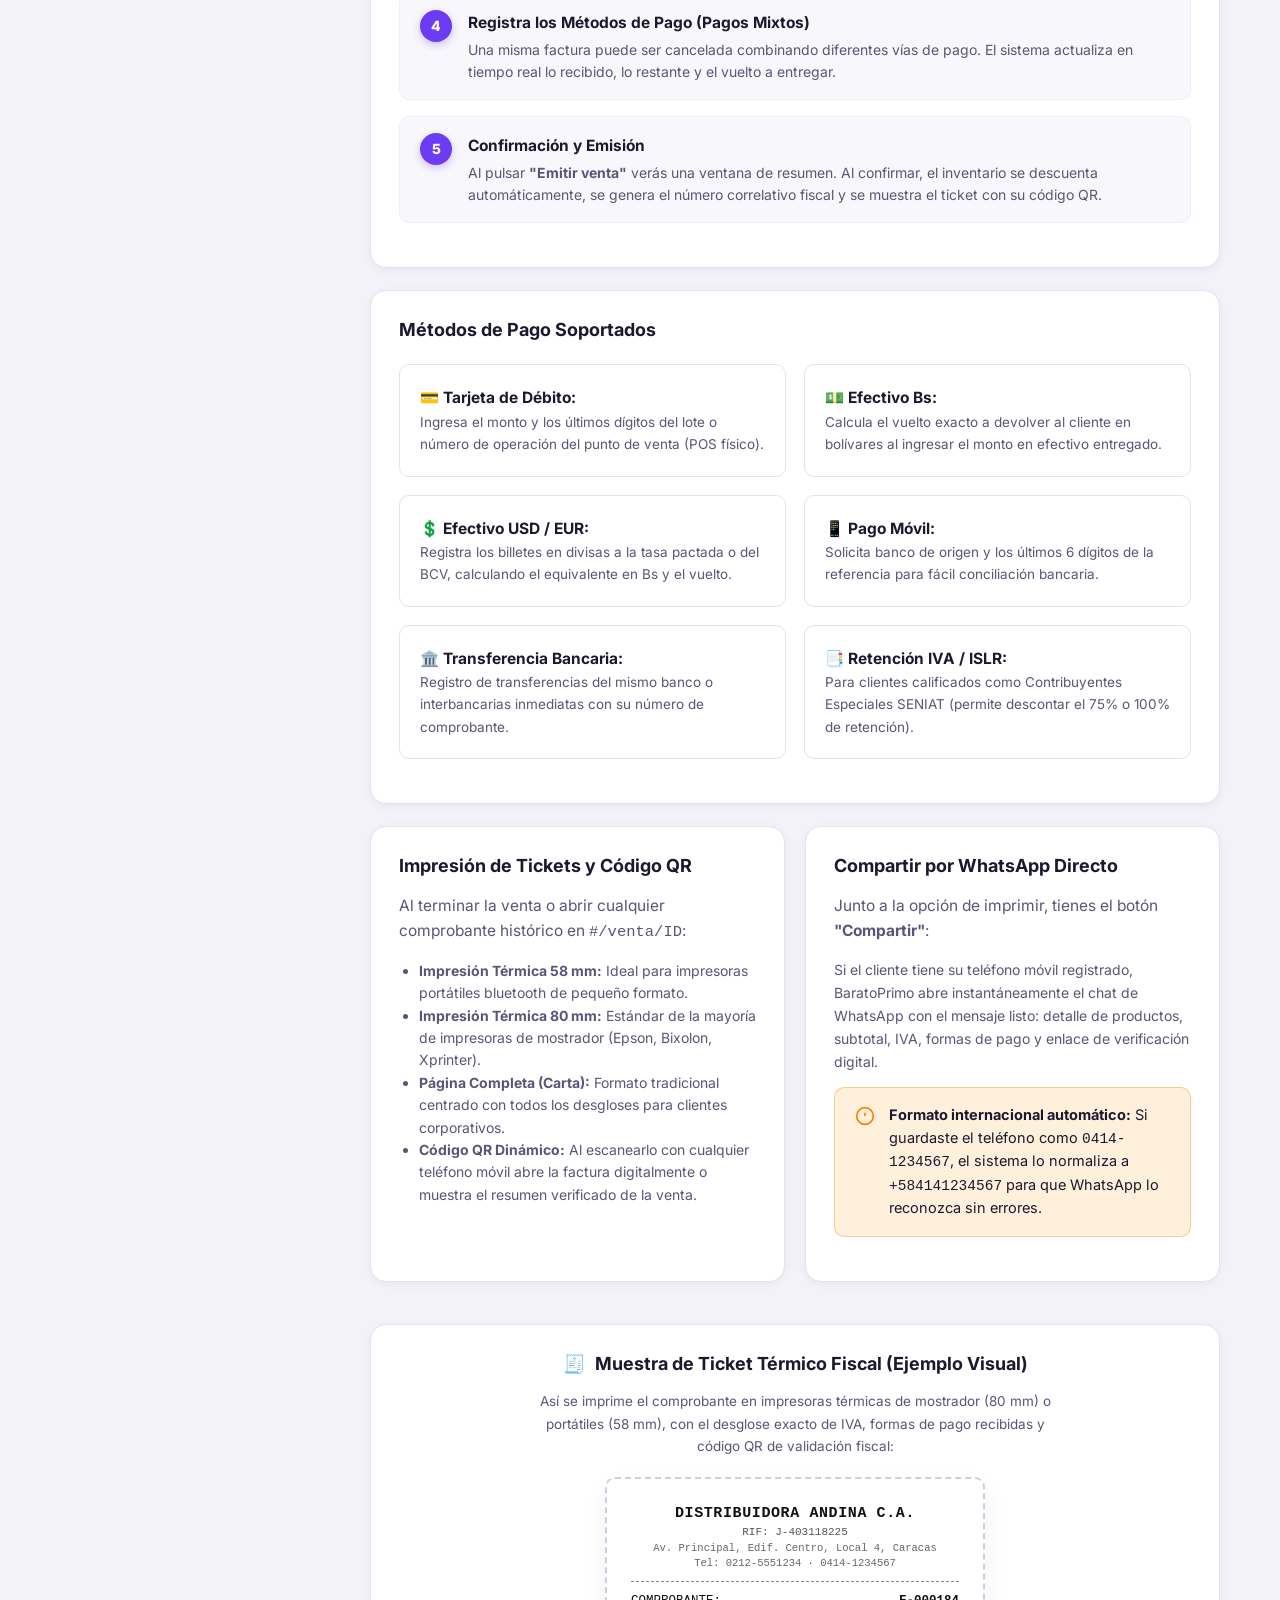
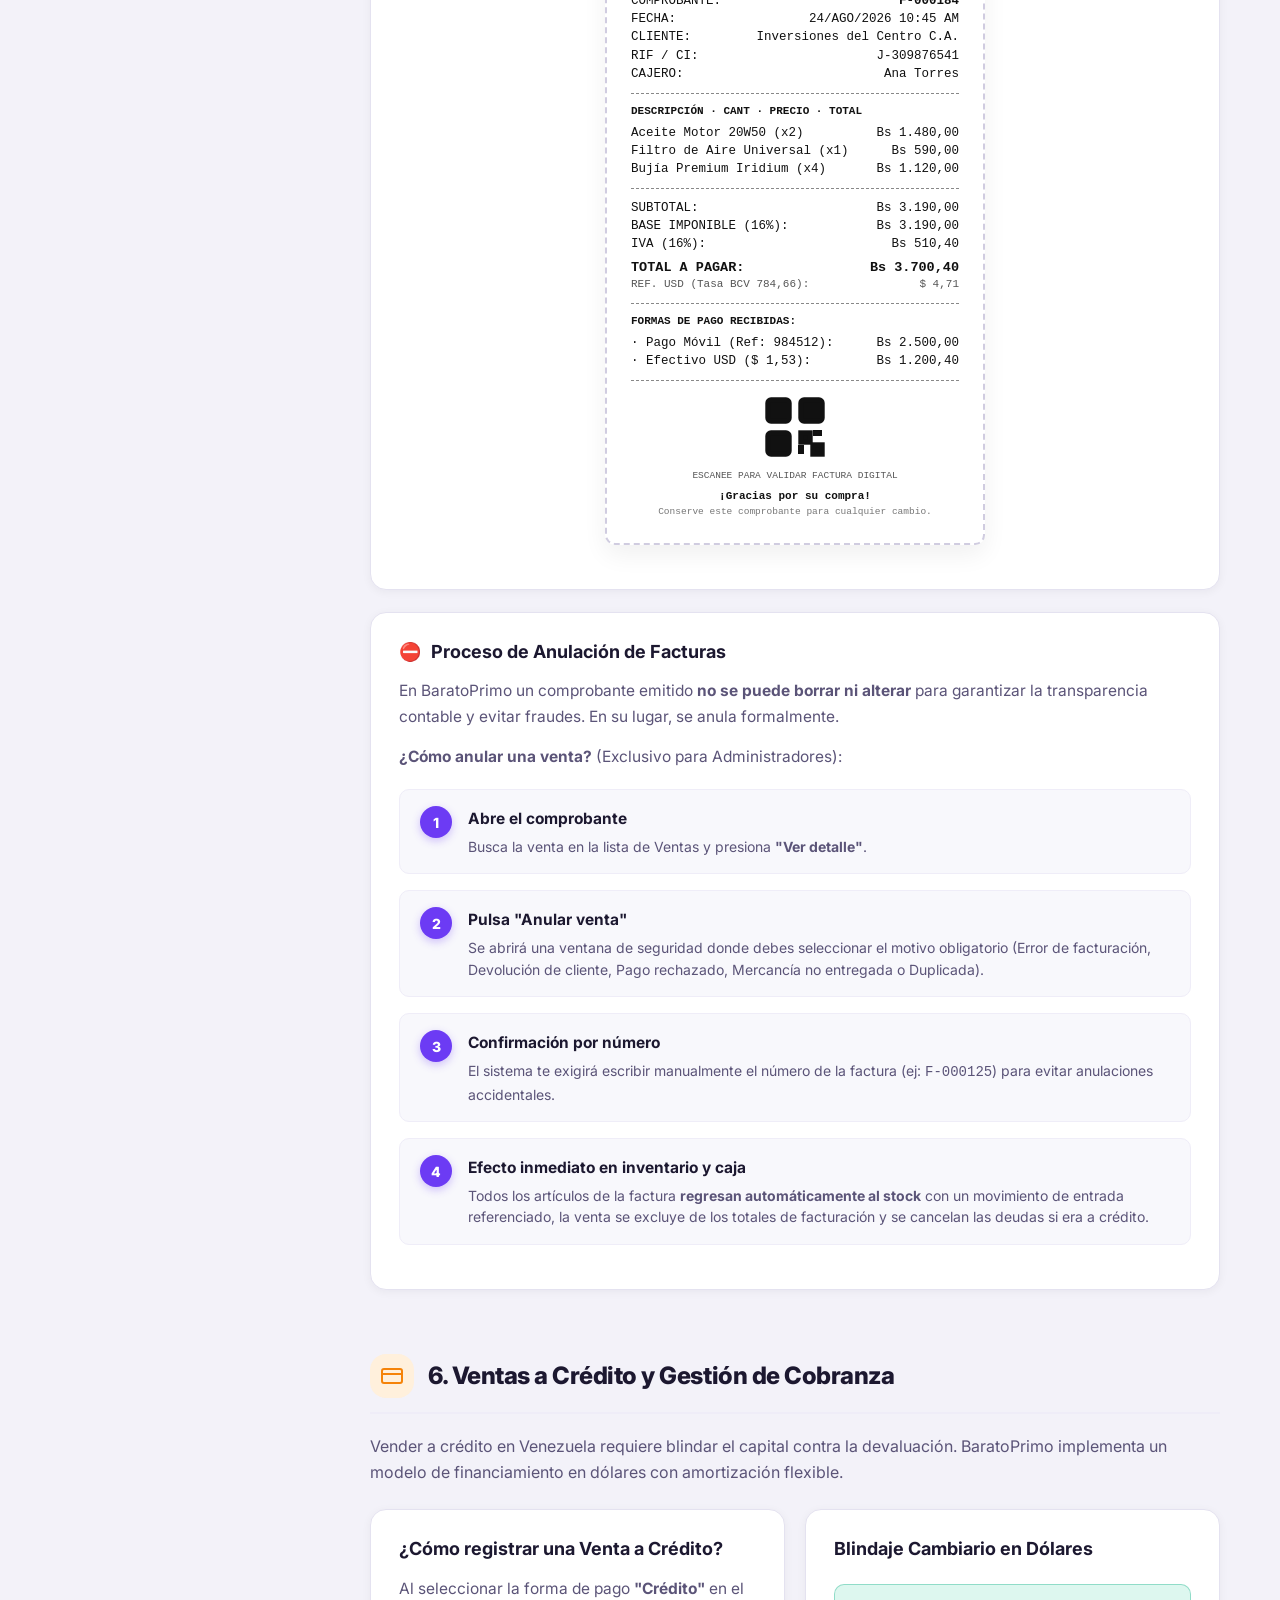
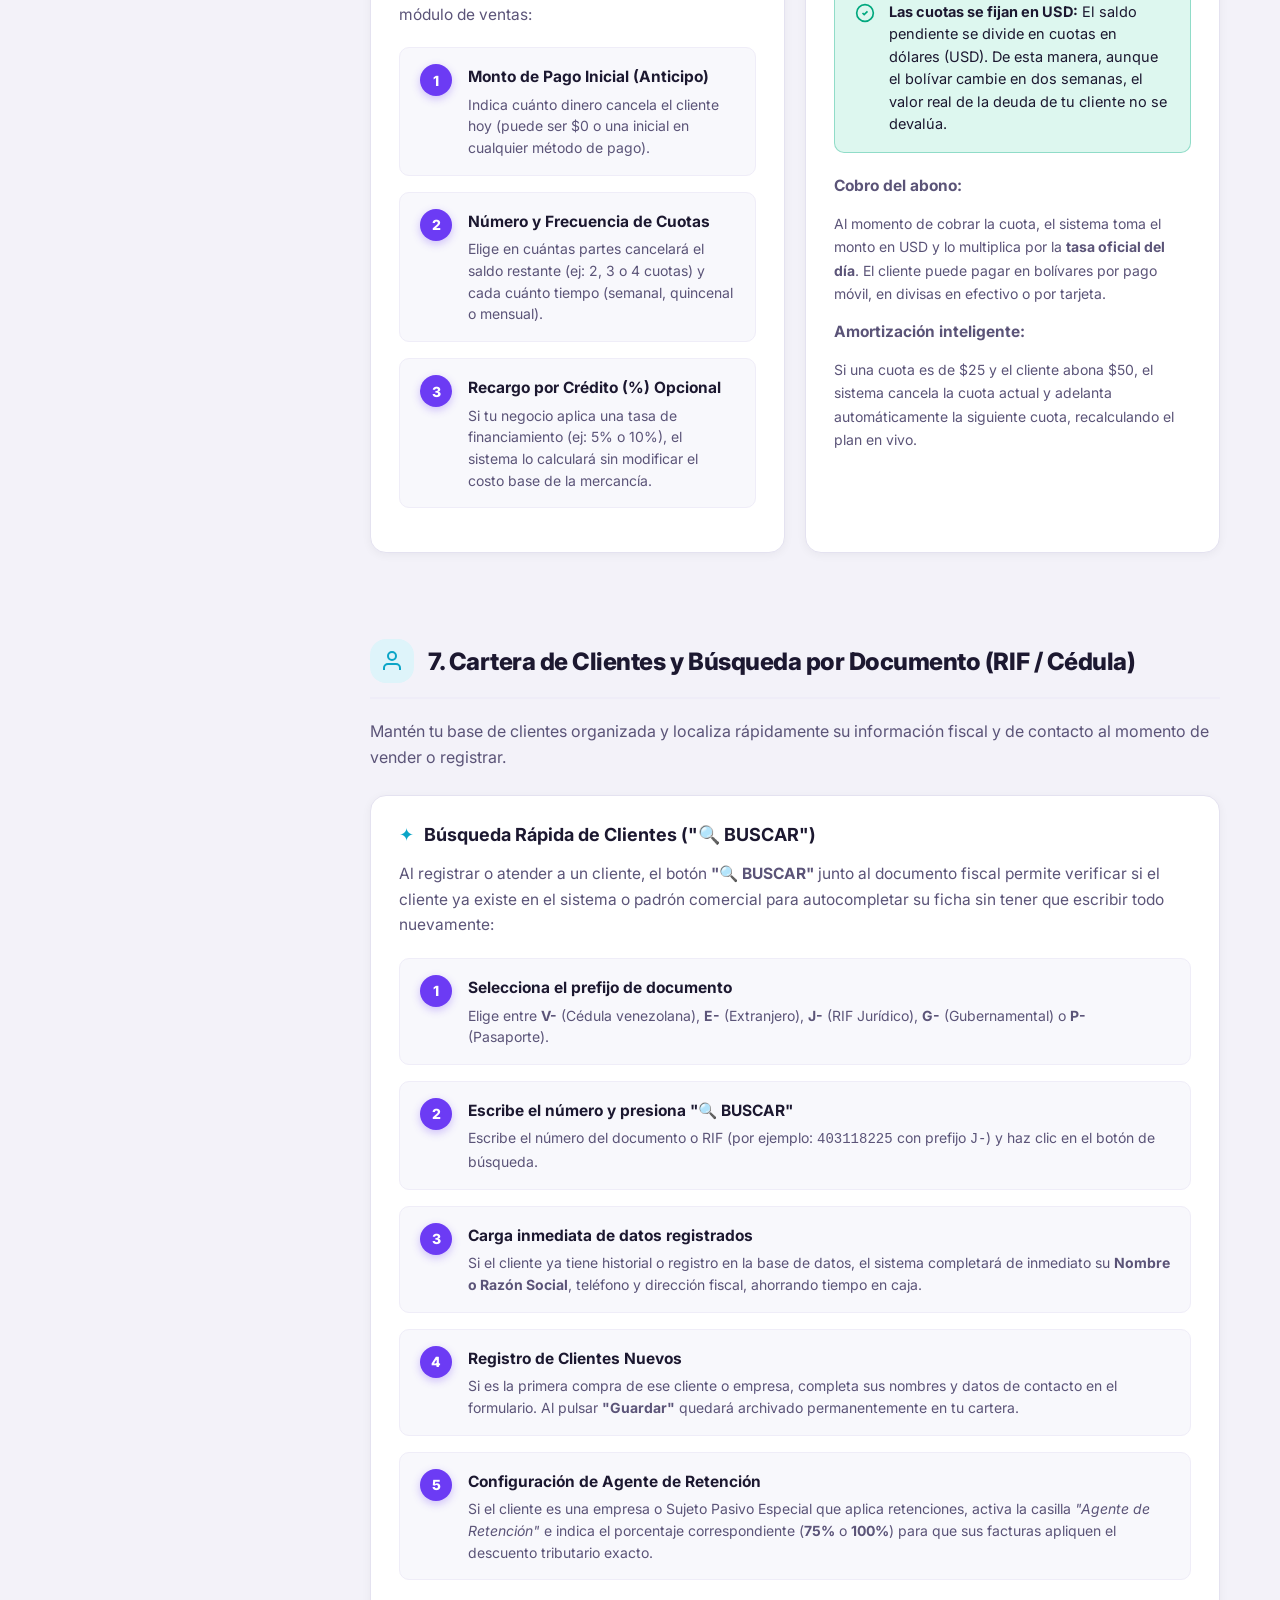
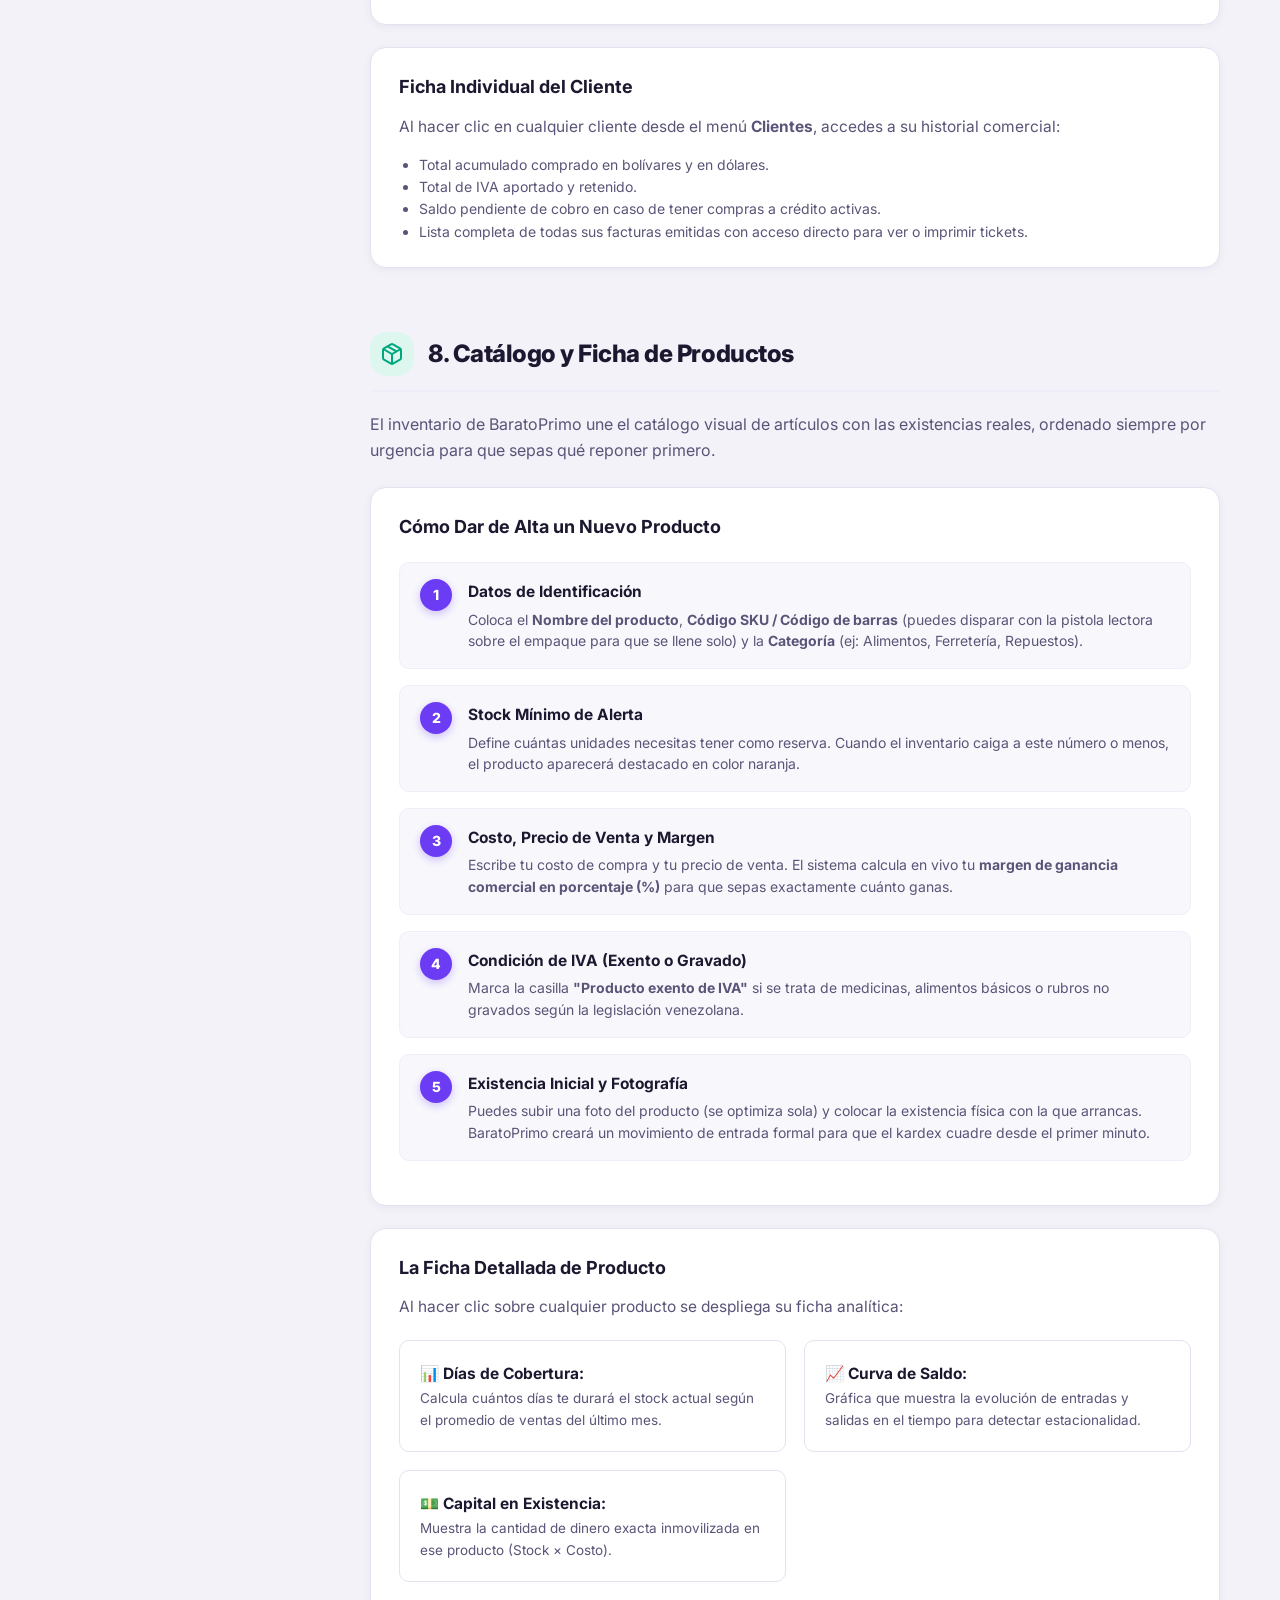
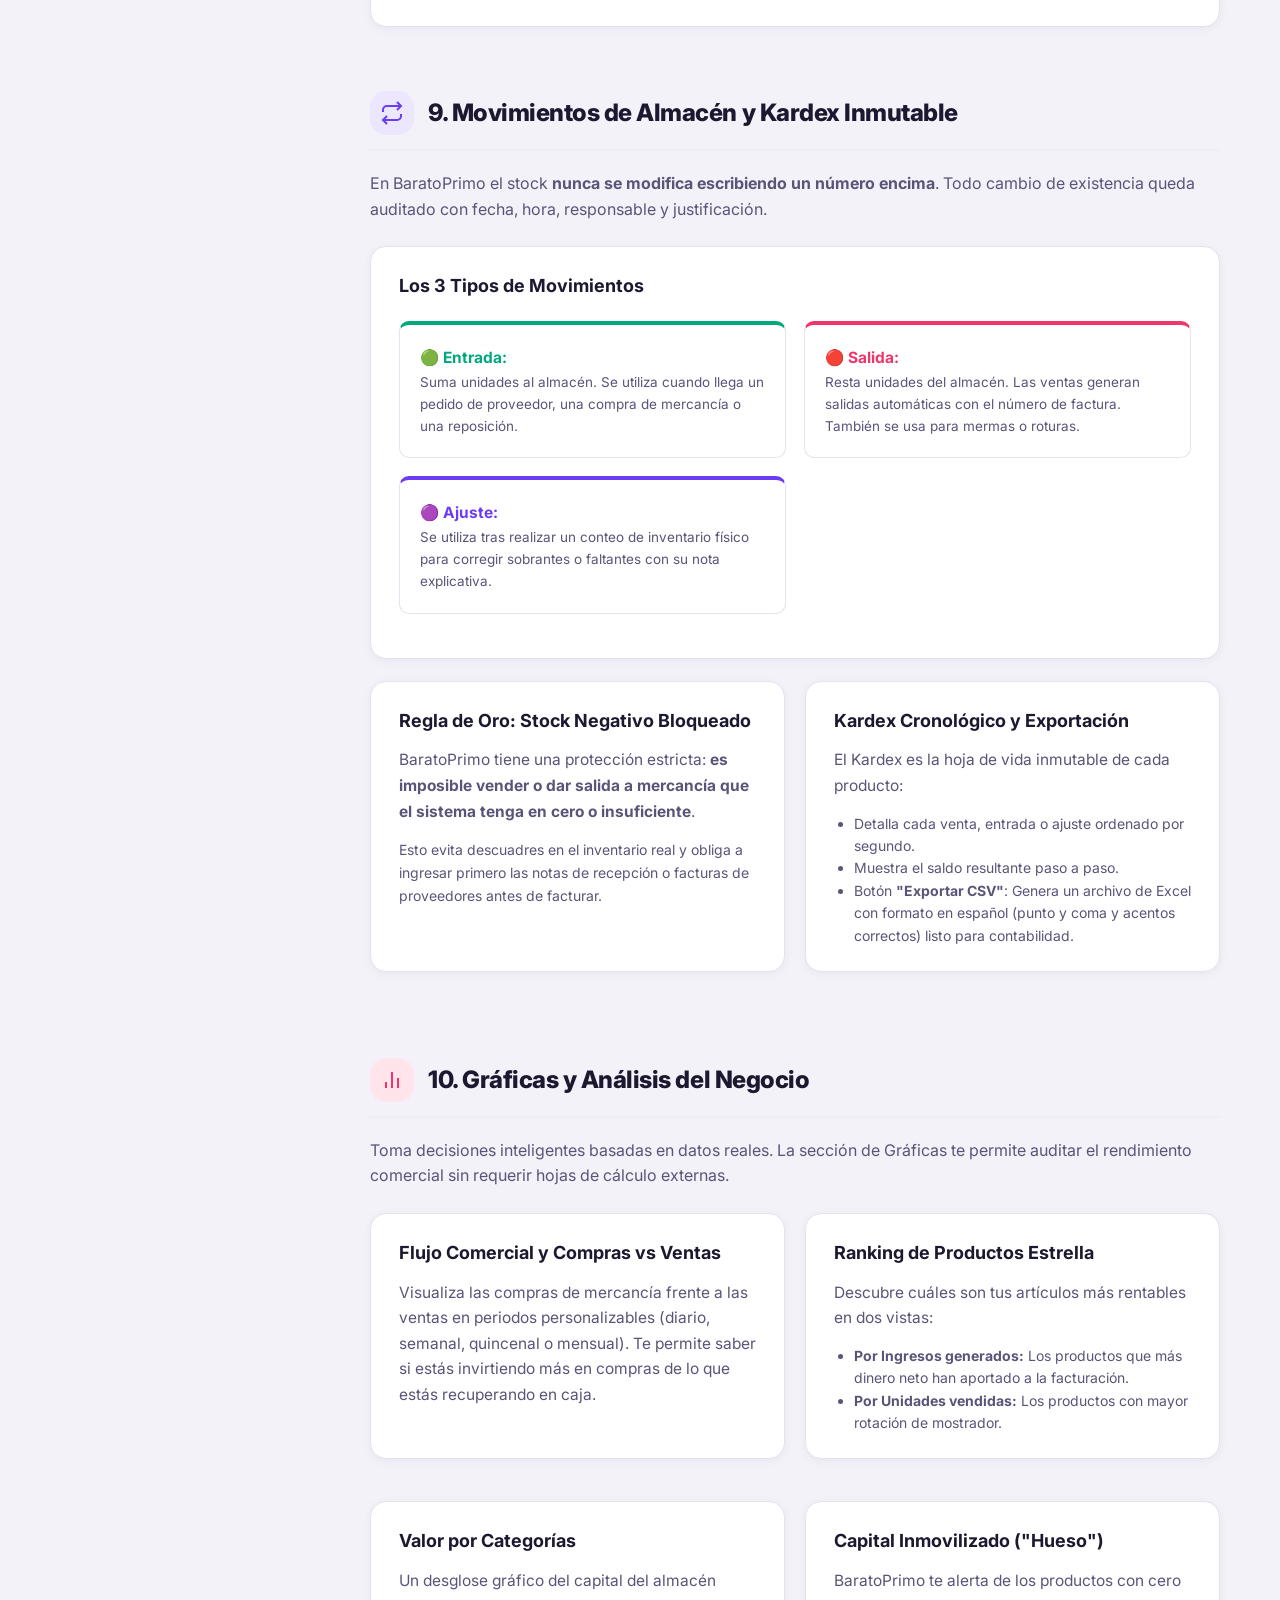
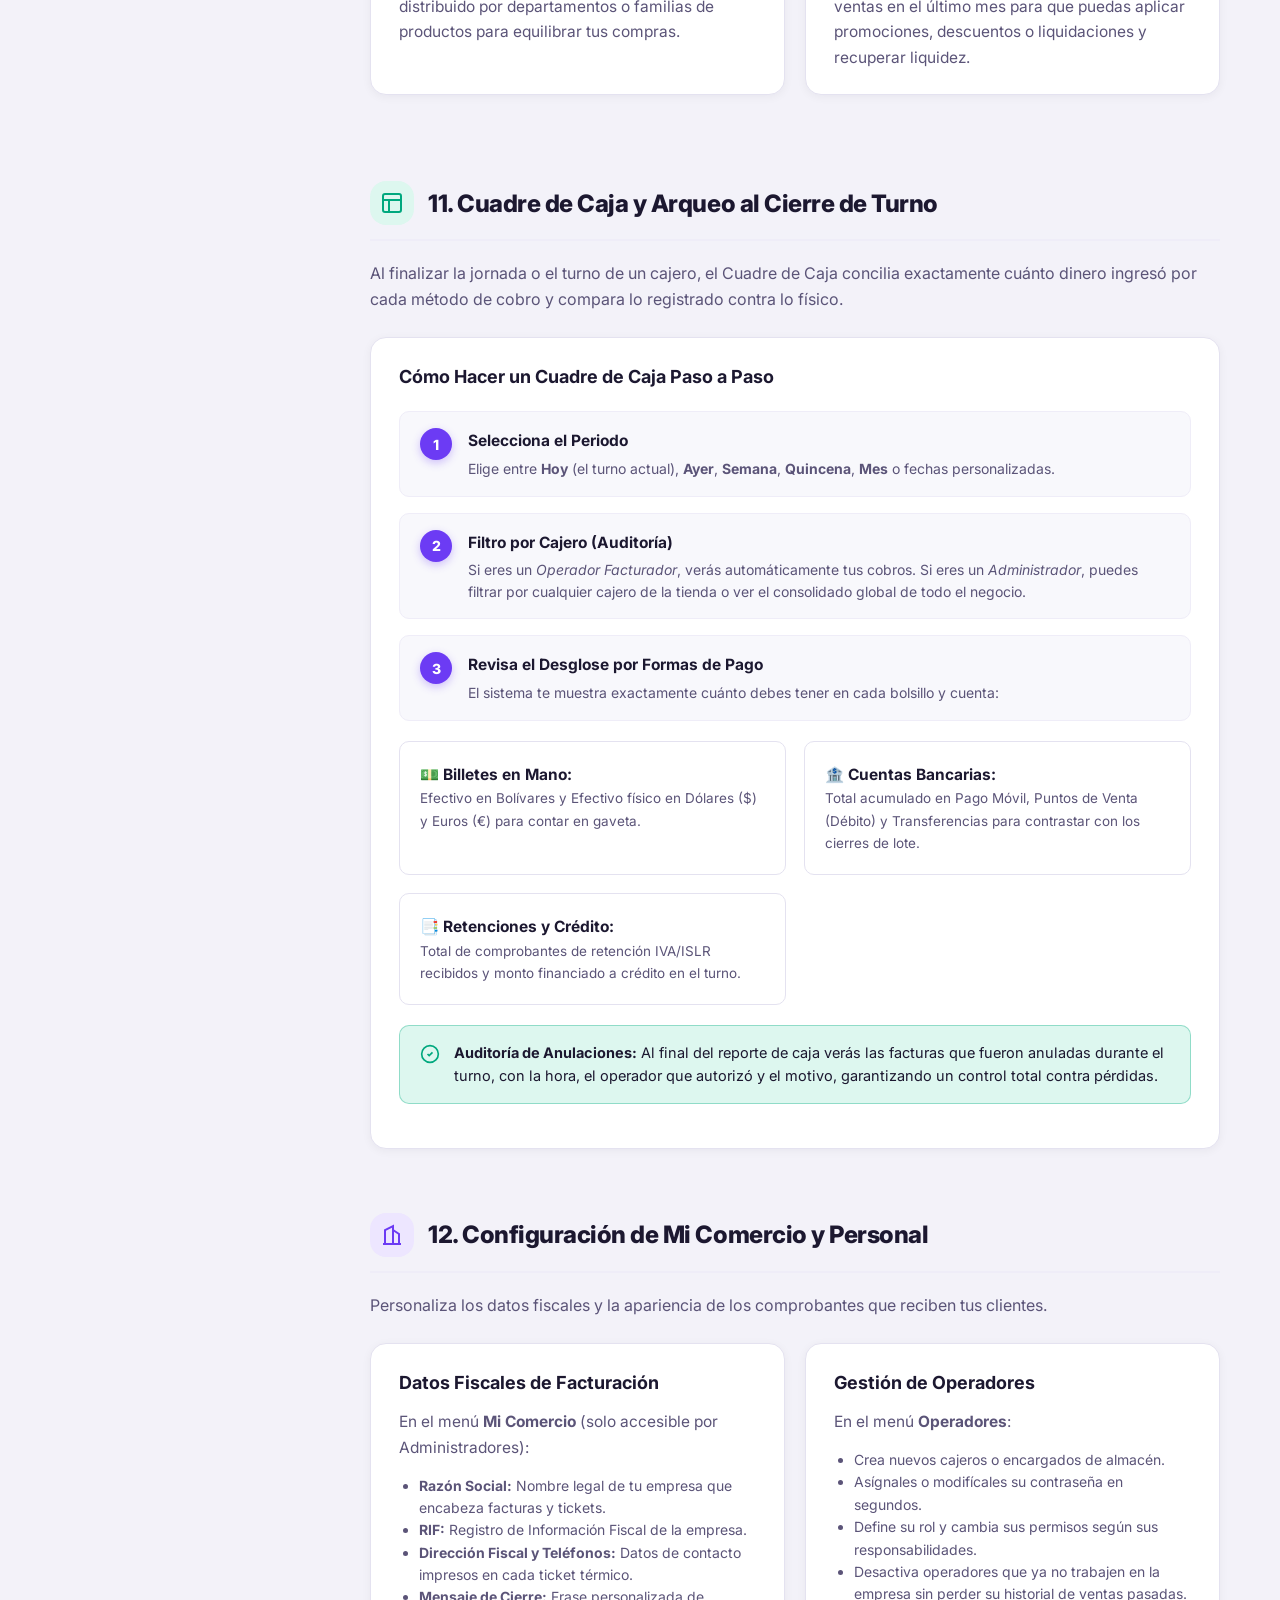
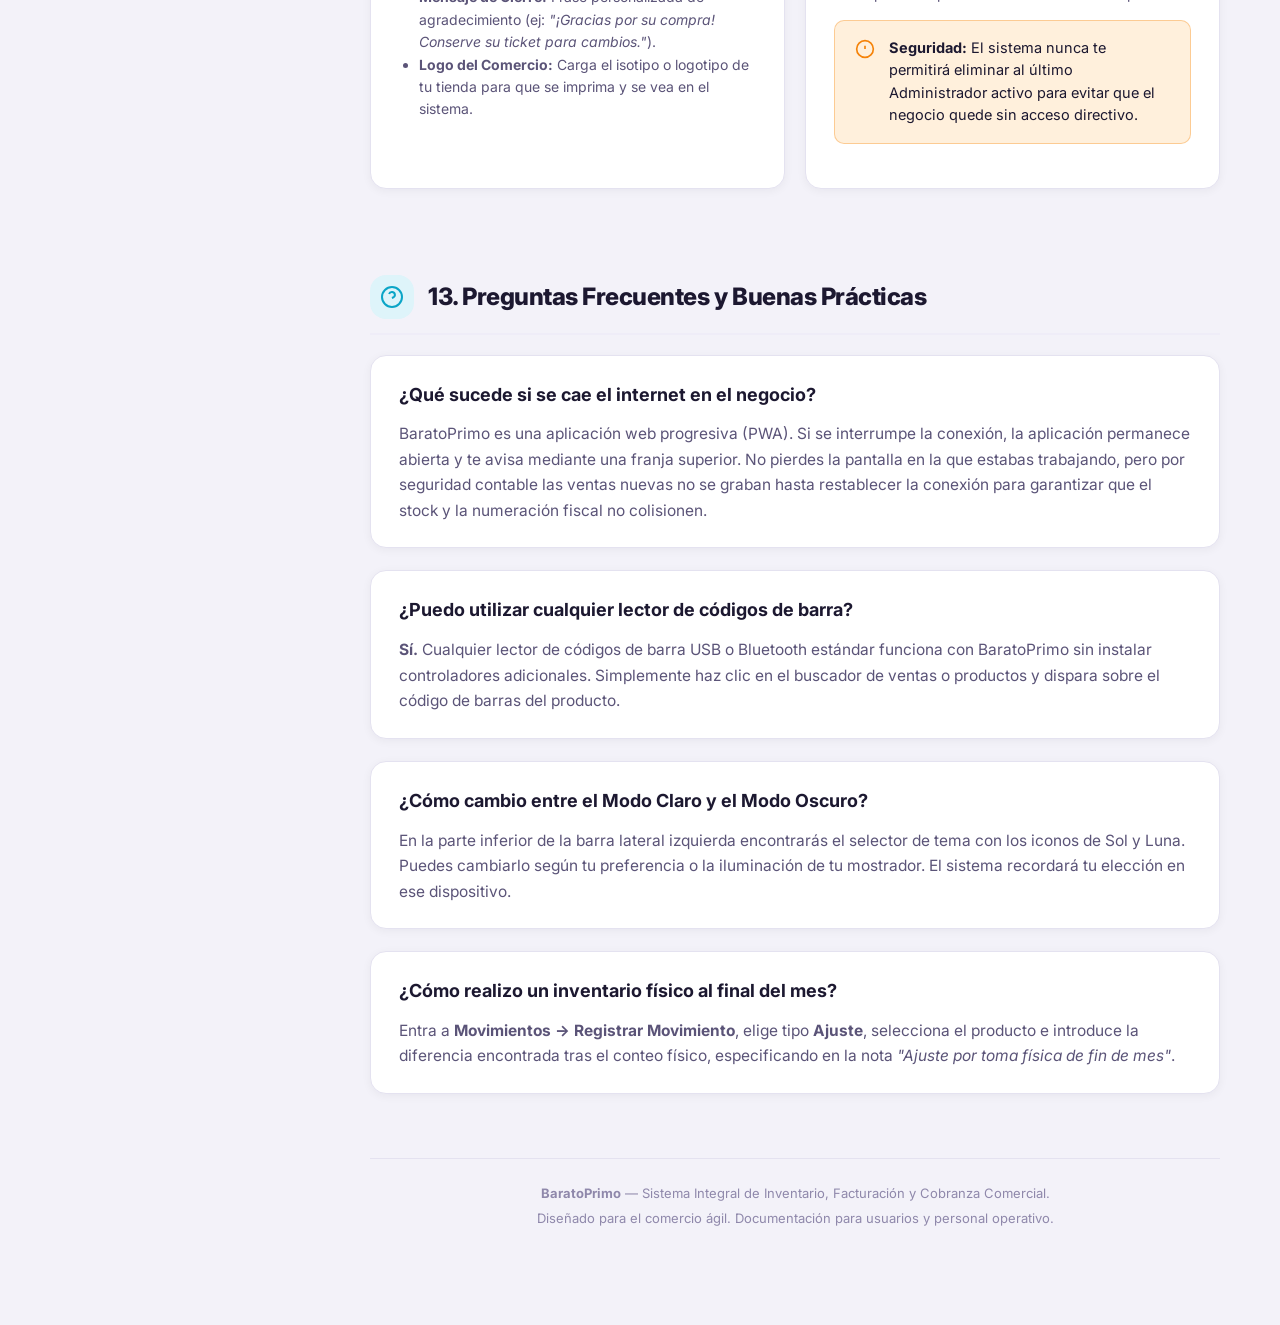
==== commit 1b7fc1e9: "Corregir interruptor de tema para que sea el mismo de BaratoPrimo (sol/luna y clave inventario-tema)" ====
--- a/manual.html
+++ b/manual.html
@@ -8,6 +8,18 @@
   <link rel="preconnect" href="https://fonts.googleapis.com">
   <link rel="preconnect" href="https://fonts.gstatic.com" crossorigin>
   <link href="https://fonts.googleapis.com/css2?family=Inter:wght@400;500;600;700;800&family=JetBrains+Mono:wght@500;700&display=swap" rel="stylesheet">
+  <script>
+    /* Antes del primer pintado: sincroniza con el tema de BaratoPrimo */
+    (function () {
+      var t;
+      try { t = localStorage.getItem('inventario-tema'); } catch (e) {}
+      if (!t) {
+        try { t = window.matchMedia('(prefers-color-scheme: dark)').matches ? 'oscuro' : 'claro'; }
+        catch (e) { t = 'claro'; }
+      }
+      document.documentElement.dataset.tema = t;
+    })();
+  </script>
   <style>
     /* =====================================================================
        MANUAL DE USUARIO OFICIAL — BARATOPRIMO
@@ -238,19 +250,90 @@
     }
 
     .sidebar__pie {
-      padding: 16px 20px;
+      padding: 14px 16px;
       border-top: 1px solid var(--linea-2);
       display: flex;
-      align-items: center;
-      justify-content: space-between;
+      flex-direction: column;
       gap: 10px;
-    }
-
-    .btn-tema {
+      background: var(--superficie);
+    }
+
+    /* Interruptor de tema idéntico a BaratoPrimo */
+    .tema {
       display: flex;
       align-items: center;
+      gap: 4px;
+      background: var(--superficie-2);
+      border: 1px solid var(--linea);
+      border-radius: var(--r-p);
+      padding: 3px;
+      width: 100%;
+      box-sizing: border-box;
+    }
+
+    .tema button {
+      flex: 1;
+      background: transparent;
+      border: 0;
+      border-radius: var(--r-p);
+      color: var(--tinta-2);
+      padding: 6px 0;
+      display: grid;
+      place-items: center;
+      cursor: pointer;
+      transition: all 0.22s var(--trans);
+      position: relative;
+    }
+
+    .tema button svg {
+      display: block;
+      transition: transform 0.2s var(--trans);
+    }
+
+    .tema button:hover {
+      color: var(--violeta);
+      background: var(--violeta-piel);
+    }
+
+    .tema button:hover svg {
+      transform: rotate(12deg) scale(1.1);
+    }
+
+    .tema button.activo {
+      background: #FFFFFF;
+      color: var(--violeta);
+      box-shadow: 0 2px 8px rgba(0, 0, 0, 0.12);
+      transform: scale(1.02);
+    }
+
+    html[data-tema="oscuro"] .tema {
+      background: var(--superficie-2);
+      border: 1px solid var(--linea);
+    }
+
+    html[data-tema="oscuro"] .tema button {
+      color: var(--tinta-3);
+    }
+
+    html[data-tema="oscuro"] .tema button:hover {
+      color: #FFFFFF;
+      background: rgba(255, 255, 255, 0.1);
+    }
+
+    html[data-tema="oscuro"] .tema button.activo {
+      background: var(--violeta);
+      color: #FFFFFF;
+      box-shadow: 0 2px 10px rgba(108, 59, 244, 0.45);
+    }
+
+    /* Botón de impresión en la barra lateral */
+    .btn-imprimir-sidebar {
+      width: 100%;
+      display: flex;
+      align-items: center;
+      justify-content: center;
       gap: 8px;
-      padding: 8px 14px;
+      padding: 8px 12px;
       background: var(--superficie-2);
       border: 1px solid var(--linea);
       border-radius: var(--r-s);
@@ -259,25 +342,13 @@
       color: var(--tinta);
       cursor: pointer;
       transition: var(--trans);
-    }
-
-    .btn-tema:hover {
-      border-color: var(--violeta);
-      color: var(--violeta);
-    }
-
-    .btn-imprimir {
-      padding: 8px 12px;
-      background: var(--superficie-2);
-      border: 1px solid var(--linea);
-      border-radius: var(--r-s);
-      cursor: pointer;
-      color: var(--tinta-2);
-      transition: var(--trans);
-    }
-    .btn-imprimir:hover {
+      font-family: inherit;
+    }
+
+    .btn-imprimir-sidebar:hover {
       color: var(--violeta);
       border-color: var(--violeta);
+      background: var(--violeta-piel);
     }
 
     /* ==================== CONTENIDO PRINCIPAL ==================== */
@@ -1374,9 +1445,26 @@
       <img src="img/logo.svg" alt="" width="26" height="26">
       <span>BaratoPrimo</span>
     </div>
-    <button type="button" class="btn-tema-movil" id="btn-tema-movil" title="Cambiar tema">
-      🌙
-    </button>
+    <div class="tema" role="group" aria-label="Tema de la interfaz" style="width:78px;">
+      <button data-tema="claro" type="button" aria-label="Modo claro" title="Modo claro">
+        <svg viewBox="0 0 24 24" width="14" height="14" fill="none" stroke="currentColor" stroke-width="2" stroke-linecap="round" stroke-linejoin="round">
+          <circle cx="12" cy="12" r="5"></circle>
+          <line x1="12" y1="1" x2="12" y2="3"></line>
+          <line x1="12" y1="21" x2="12" y2="23"></line>
+          <line x1="4.22" y1="4.22" x2="5.64" y2="5.64"></line>
+          <line x1="18.36" y1="18.36" x2="19.78" y2="19.78"></line>
+          <line x1="1" y1="12" x2="3" y2="12"></line>
+          <line x1="21" y1="12" x2="23" y2="12"></line>
+          <line x1="4.22" y1="19.78" x2="5.64" y2="18.36"></line>
+          <line x1="18.36" y1="5.64" x2="19.78" y2="4.22"></line>
+        </svg>
+      </button>
+      <button data-tema="oscuro" type="button" aria-label="Modo oscuro" title="Modo oscuro">
+        <svg viewBox="0 0 24 24" width="13" height="13" fill="none" stroke="currentColor" stroke-width="2" stroke-linecap="round" stroke-linejoin="round">
+          <path d="M21 12.79A9 9 0 1 1 11.21 3 7 7 0 0 0 21 12.79z"></path>
+        </svg>
+      </button>
+    </div>
   </header>
 
   <!-- Velo de fondo oscuro para móvil -->
@@ -1468,12 +1556,33 @@
     </nav>
 
     <div class="sidebar__pie">
-      <button type="button" class="btn-tema" id="btn-toggle-tema">
-        <span id="icono-tema">🌙</span>
-        <span id="texto-tema">Modo Oscuro</span>
-      </button>
-      <button type="button" class="btn-imprimir" id="btn-imprimir-doc" title="Imprimir o guardar PDF">
-        🖨️
+      <div class="tema" role="group" aria-label="Tema de la interfaz">
+        <button data-tema="claro" type="button" aria-label="Modo claro" title="Modo claro">
+          <svg viewBox="0 0 24 24" width="16" height="16" fill="none" stroke="currentColor" stroke-width="2" stroke-linecap="round" stroke-linejoin="round">
+            <circle cx="12" cy="12" r="5"></circle>
+            <line x1="12" y1="1" x2="12" y2="3"></line>
+            <line x1="12" y1="21" x2="12" y2="23"></line>
+            <line x1="4.22" y1="4.22" x2="5.64" y2="5.64"></line>
+            <line x1="18.36" y1="18.36" x2="19.78" y2="19.78"></line>
+            <line x1="1" y1="12" x2="3" y2="12"></line>
+            <line x1="21" y1="12" x2="23" y2="12"></line>
+            <line x1="4.22" y1="19.78" x2="5.64" y2="18.36"></line>
+            <line x1="18.36" y1="5.64" x2="19.78" y2="4.22"></line>
+          </svg>
+        </button>
+        <button data-tema="oscuro" type="button" aria-label="Modo oscuro" title="Modo oscuro">
+          <svg viewBox="0 0 24 24" width="15" height="15" fill="none" stroke="currentColor" stroke-width="2" stroke-linecap="round" stroke-linejoin="round">
+            <path d="M21 12.79A9 9 0 1 1 11.21 3 7 7 0 0 0 21 12.79z"></path>
+          </svg>
+        </button>
+      </div>
+      <button type="button" class="btn-imprimir-sidebar" id="btn-imprimir-doc" title="Imprimir / Guardar PDF (Brochure)">
+        <svg viewBox="0 0 24 24" width="15" height="15" fill="none" stroke="currentColor" stroke-width="2" stroke-linecap="round" stroke-linejoin="round">
+          <polyline points="6 9 6 2 18 2 18 9"></polyline>
+          <path d="M6 18H4a2 2 0 0 1-2-2v-5a2 2 0 0 1 2-2h16a2 2 0 0 1 2 2v5a2 2 0 0 1-2 2h-2"></path>
+          <rect x="6" y="14" width="12" height="8"></rect>
+        </svg>
+        <span>Imprimir / PDF</span>
       </button>
     </div>
   </aside>
@@ -2630,60 +2739,62 @@
 
   <script>
     // =====================================================================
-    // INTERACTIVIDAD LIGERA DEL MANUAL
+    // INTERACTIVIDAD Y SINCRONIZACIÓN DE TEMA — BARATOPRIMO
     // =====================================================================
     (function () {
-      // 1. Selector de Tema Claro / Oscuro
-      const btnTema = document.getElementById('btn-toggle-tema');
-      const iconoTema = document.getElementById('icono-tema');
-      const textoTema = document.getElementById('texto-tema');
+      const CLAVE_TEMA = 'inventario-tema';
       const html = document.documentElement;
 
+      // 1. Selector de Tema Claro / Oscuro (mismo de la app BaratoPrimo)
       function aplicarTema(tema) {
+        html.dataset.tema = tema;
         html.setAttribute('data-tema', tema);
-        localStorage.setItem('bp_manual_tema', tema);
-        if (tema === 'oscuro') {
-          iconoTema.textContent = '☀️';
-          textoTema.textContent = 'Modo Claro';
-        } else {
-          iconoTema.textContent = '🌙';
-          textoTema.textContent = 'Modo Oscuro';
+        try {
+          localStorage.setItem(CLAVE_TEMA, tema);
+        } catch (e) {}
+
+        // Sincronizar estado visual de todos los botones de tema (sidebar y barra móvil)
+        document.querySelectorAll('.tema button').forEach(btn => {
+          btn.classList.toggle('activo', btn.dataset.tema === tema);
+        });
+      }
+
+      function temaActual() {
+        try {
+          const t = localStorage.getItem(CLAVE_TEMA);
+          if (t) return t;
+        } catch (e) {}
+        try {
+          return window.matchMedia('(prefers-color-scheme: dark)').matches ? 'oscuro' : 'claro';
+        } catch (e) {
+          return 'claro';
         }
-      // Sincronizar botón de tema móvil
-      const btnTemaMovil = document.getElementById('btn-tema-movil');
-
-      function aplicarTema(tema) {
-        html.setAttribute('data-tema', tema);
-        localStorage.setItem('bp_manual_tema', tema);
-        if (tema === 'oscuro') {
-          iconoTema.textContent = '☀️';
-          textoTema.textContent = 'Modo Claro';
-          if (btnTemaMovil) btnTemaMovil.textContent = '☀️';
-        } else {
-          iconoTema.textContent = '🌙';
-          textoTema.textContent = 'Modo Oscuro';
-          if (btnTemaMovil) btnTemaMovil.textContent = '🌙';
-        }
-      }
-
-      const temaGuardado = localStorage.getItem('bp_manual_tema') ||
-        (window.matchMedia('(prefers-color-scheme: dark)').matches ? 'oscuro' : 'claro');
-      aplicarTema(temaGuardado);
-
-      const alternarTema = () => {
-        const actual = html.getAttribute('data-tema');
-        aplicarTema(actual === 'oscuro' ? 'claro' : 'oscuro');
-      };
-
-      btnTema.addEventListener('click', alternarTema);
-      if (btnTemaMovil) btnTemaMovil.addEventListener('click', alternarTema);
+      }
+
+      // Enlazar clics en los interruptores de sol / luna
+      document.querySelectorAll('.tema button').forEach(btn => {
+        btn.addEventListener('click', () => {
+          aplicarTema(btn.dataset.tema);
+        });
+      });
+
+      // Aplicar tema inicial inmediatamente
+      aplicarTema(temaActual());
 
       // 2. Impresión / Exportación a Brochure PDF
-      const dispararImpresion = () => window.print();
-      const btnImprimir = document.getElementById('btn-imprimir-doc');
+      function dispararImpresion() {
+        window.print();
+      }
+
+      const btnImprimirSidebar = document.getElementById('btn-imprimir-doc');
+      if (btnImprimirSidebar) {
+        btnImprimirSidebar.addEventListener('click', dispararImpresion);
+      }
+
       const btnHeroPrint = document.getElementById('btn-hero-print');
-      if (btnImprimir) btnImprimir.addEventListener('click', dispararImpresion);
-      if (btnHeroPrint) btnHeroPrint.addEventListener('click', dispararImpresion);
+      if (btnHeroPrint) {
+        btnHeroPrint.addEventListener('click', dispararImpresion);
+      }
 
       // 3. Botón flotante volver arriba
       const btnArriba = document.getElementById('btn-arriba');
@@ -2694,35 +2805,36 @@
           btnArriba.classList.remove('visible');
         }
       });
-      btnArriba.addEventListener('click', () => {
-        window.scrollTo({ top: 0, behavior: 'smooth' });
-      });
+      if (btnArriba) {
+        btnArriba.addEventListener('click', () => {
+          window.scrollTo({ top: 0, behavior: 'smooth' });
+        });
+      }
 
       // 4. Menú móvil interactivo (Sidebar + Velo + Botones)
       const sidebar = document.getElementById('sidebar');
       const velo = document.getElementById('velo-manual');
       const btnAbrirSidebar = document.getElementById('btn-abrir-sidebar');
       const btnCerrarSidebar = document.getElementById('btn-cerrar-sidebar');
-
-      const abrirMenu = () => {
-        sidebar.classList.add('abierta');
+      const btnMenuMovil = document.getElementById('btn-menu-movil');
+
+      function abrirMenu() {
+        if (sidebar) sidebar.classList.add('abierta');
         if (velo) velo.classList.add('activo');
         document.body.style.overflow = 'hidden';
-      };
-
-      const cerrarMenu = () => {
-        sidebar.classList.remove('abierta');
+      }
+
+      function cerrarMenu() {
+        if (sidebar) sidebar.classList.remove('abierta');
         if (velo) velo.classList.remove('activo');
         document.body.style.overflow = '';
-      };
-
-      const btnMenuMovil = document.getElementById('btn-menu-movil');
+      }
+
       if (btnAbrirSidebar) btnAbrirSidebar.addEventListener('click', abrirMenu);
       if (btnMenuMovil) btnMenuMovil.addEventListener('click', abrirMenu);
       if (btnCerrarSidebar) btnCerrarSidebar.addEventListener('click', cerrarMenu);
       if (velo) velo.addEventListener('click', cerrarMenu);
 
-      // Cerrar menú móvil al hacer clic en cualquier enlace
       document.querySelectorAll('.nav-item').forEach(link => {
         link.addEventListener('click', cerrarMenu);
       });
@@ -2732,40 +2844,44 @@
       const secciones = document.querySelectorAll('.seccion');
       const navLinks = document.querySelectorAll('.nav-item');
 
-      buscador.addEventListener('input', e => {
-        const q = e.target.value.toLowerCase().trim();
-        if (!q) {
-          secciones.forEach(s => s.style.display = 'block');
-          return;
-        }
-
-        secciones.forEach(s => {
-          const texto = s.textContent.toLowerCase();
-          if (texto.includes(q)) {
-            s.style.display = 'block';
-          } else {
-            s.style.display = 'none';
+      if (buscador) {
+        buscador.addEventListener('input', e => {
+          const q = e.target.value.toLowerCase().trim();
+          if (!q) {
+            secciones.forEach(s => s.style.display = 'block');
+            return;
           }
+
+          secciones.forEach(s => {
+            const texto = s.textContent.toLowerCase();
+            if (texto.includes(q)) {
+              s.style.display = 'block';
+            } else {
+              s.style.display = 'none';
+            }
+          });
         });
-      });
+      }
 
       // 6. Resaltado activo al hacer scroll
-      const observer = new IntersectionObserver(entries => {
-        entries.forEach(entry => {
-          if (entry.isIntersecting) {
-            const id = entry.target.id;
-            navLinks.forEach(link => {
-              if (link.getAttribute('href') === '#' + id) {
-                link.classList.add('activo');
-              } else {
-                link.classList.remove('activo');
-              }
-            });
-          }
-        });
-      }, { rootMargin: '-20% 0px -70% 0px' });
-
-      secciones.forEach(s => observer.observe(s));
+      if ('IntersectionObserver' in window) {
+        const observer = new IntersectionObserver(entries => {
+          entries.forEach(entry => {
+            if (entry.isIntersecting) {
+              const id = entry.target.id;
+              navLinks.forEach(link => {
+                if (link.getAttribute('href') === '#' + id) {
+                  link.classList.add('activo');
+                } else {
+                  link.classList.remove('activo');
+                }
+              });
+            }
+          });
+        }, { rootMargin: '-20% 0px -70% 0px' });
+
+        secciones.forEach(s => observer.observe(s));
+      }
     })();
   </script>
 </body>
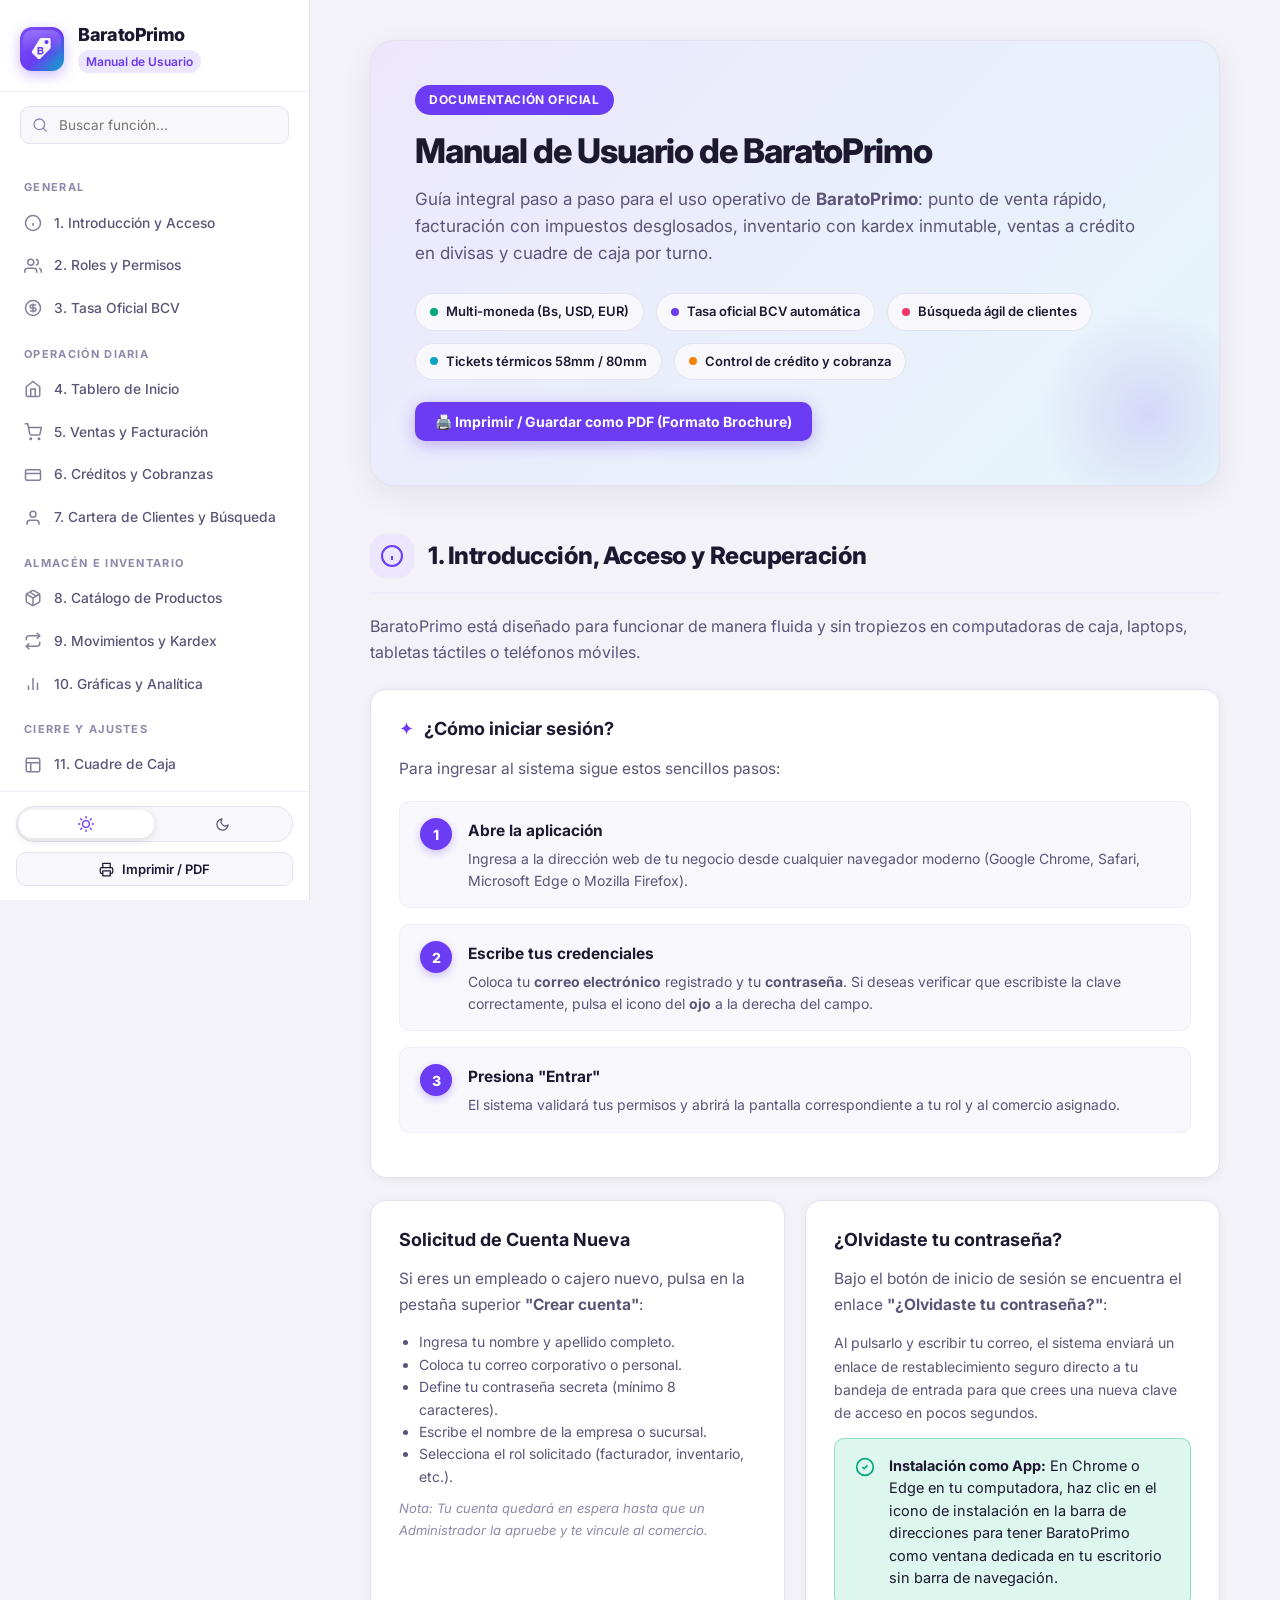
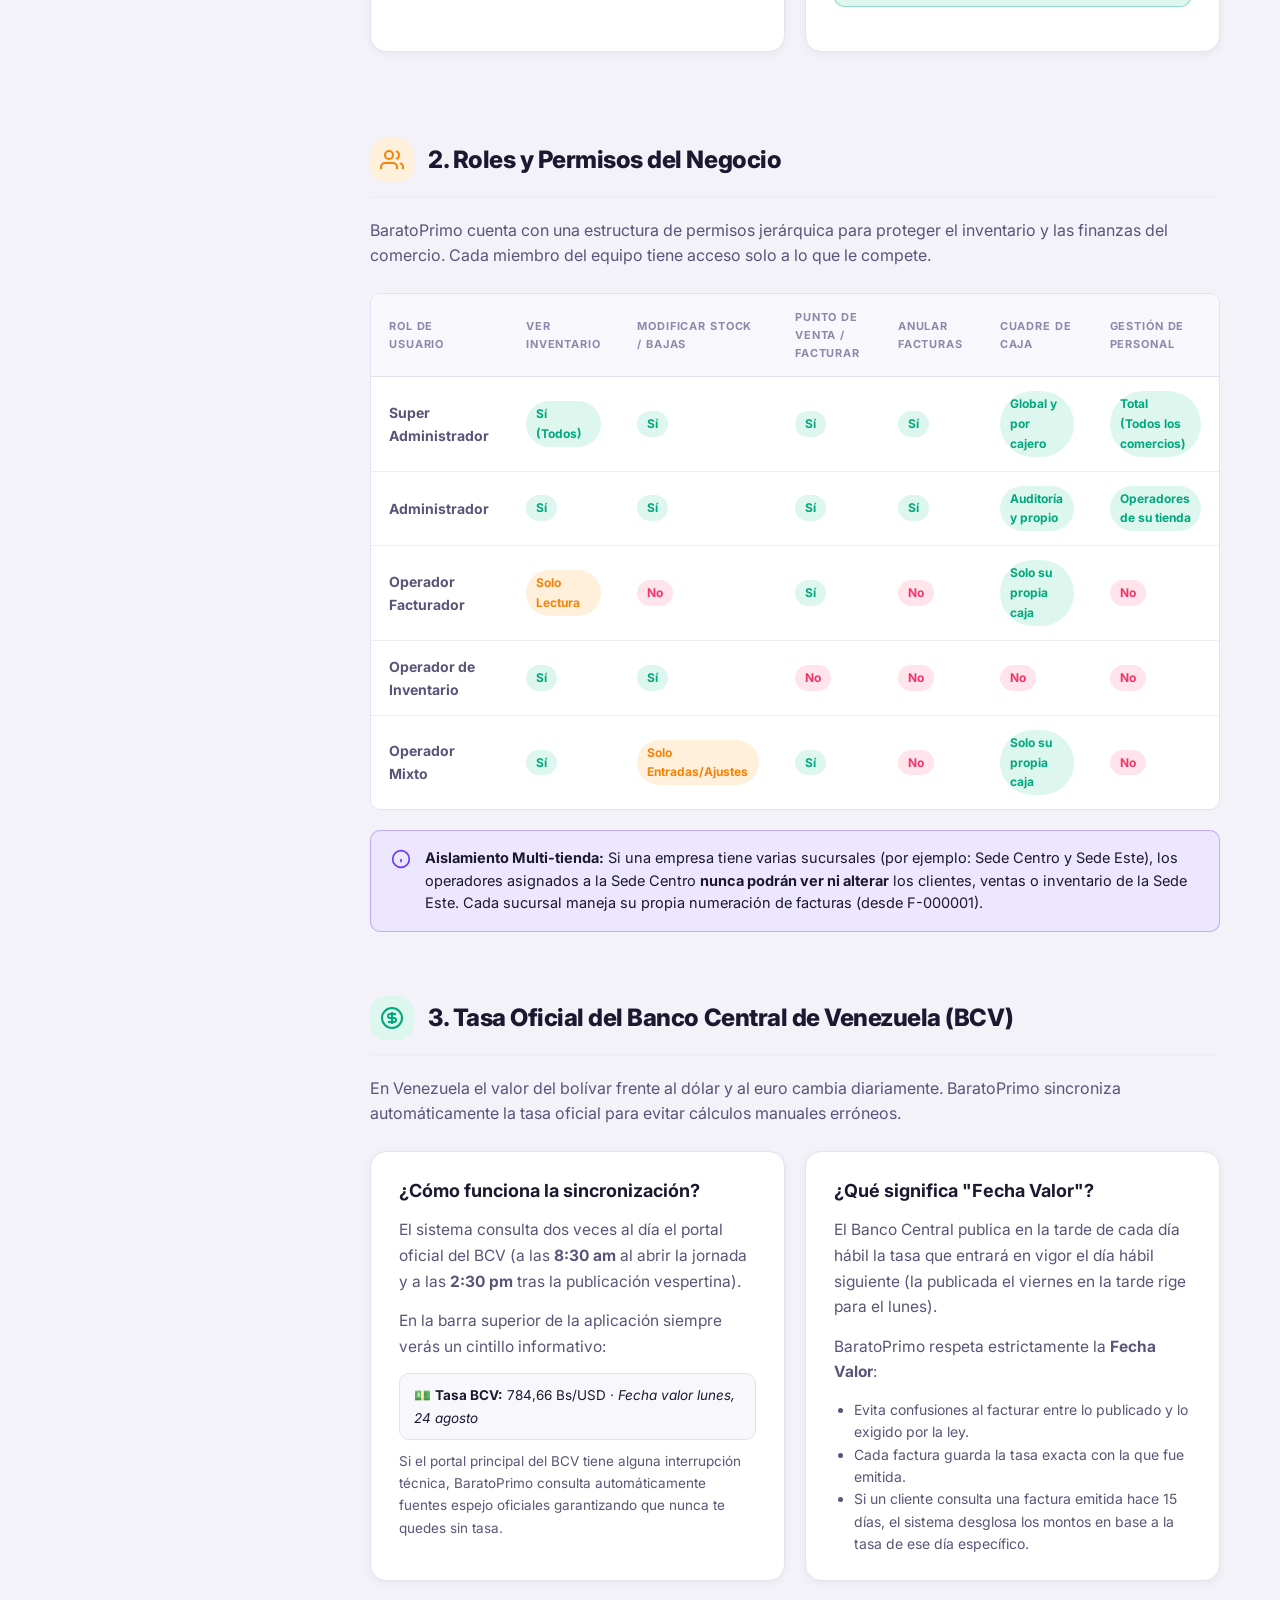
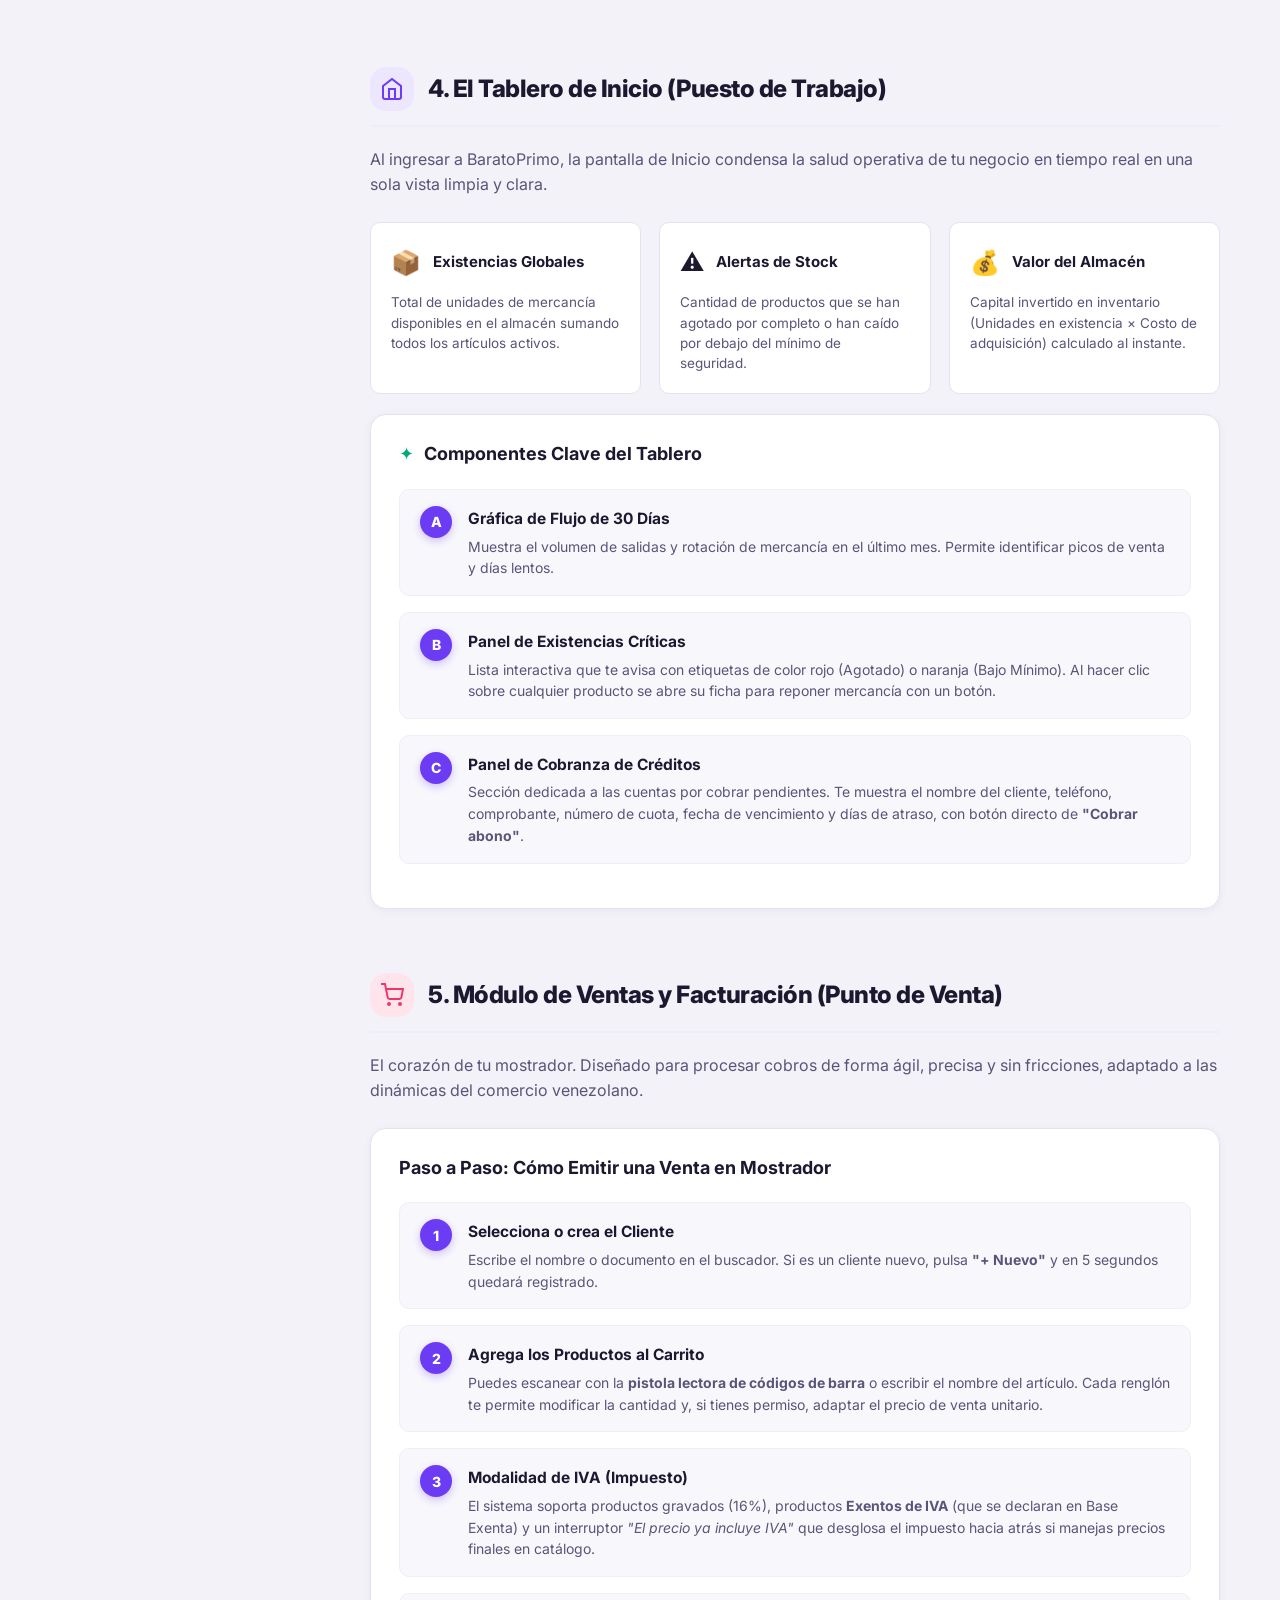
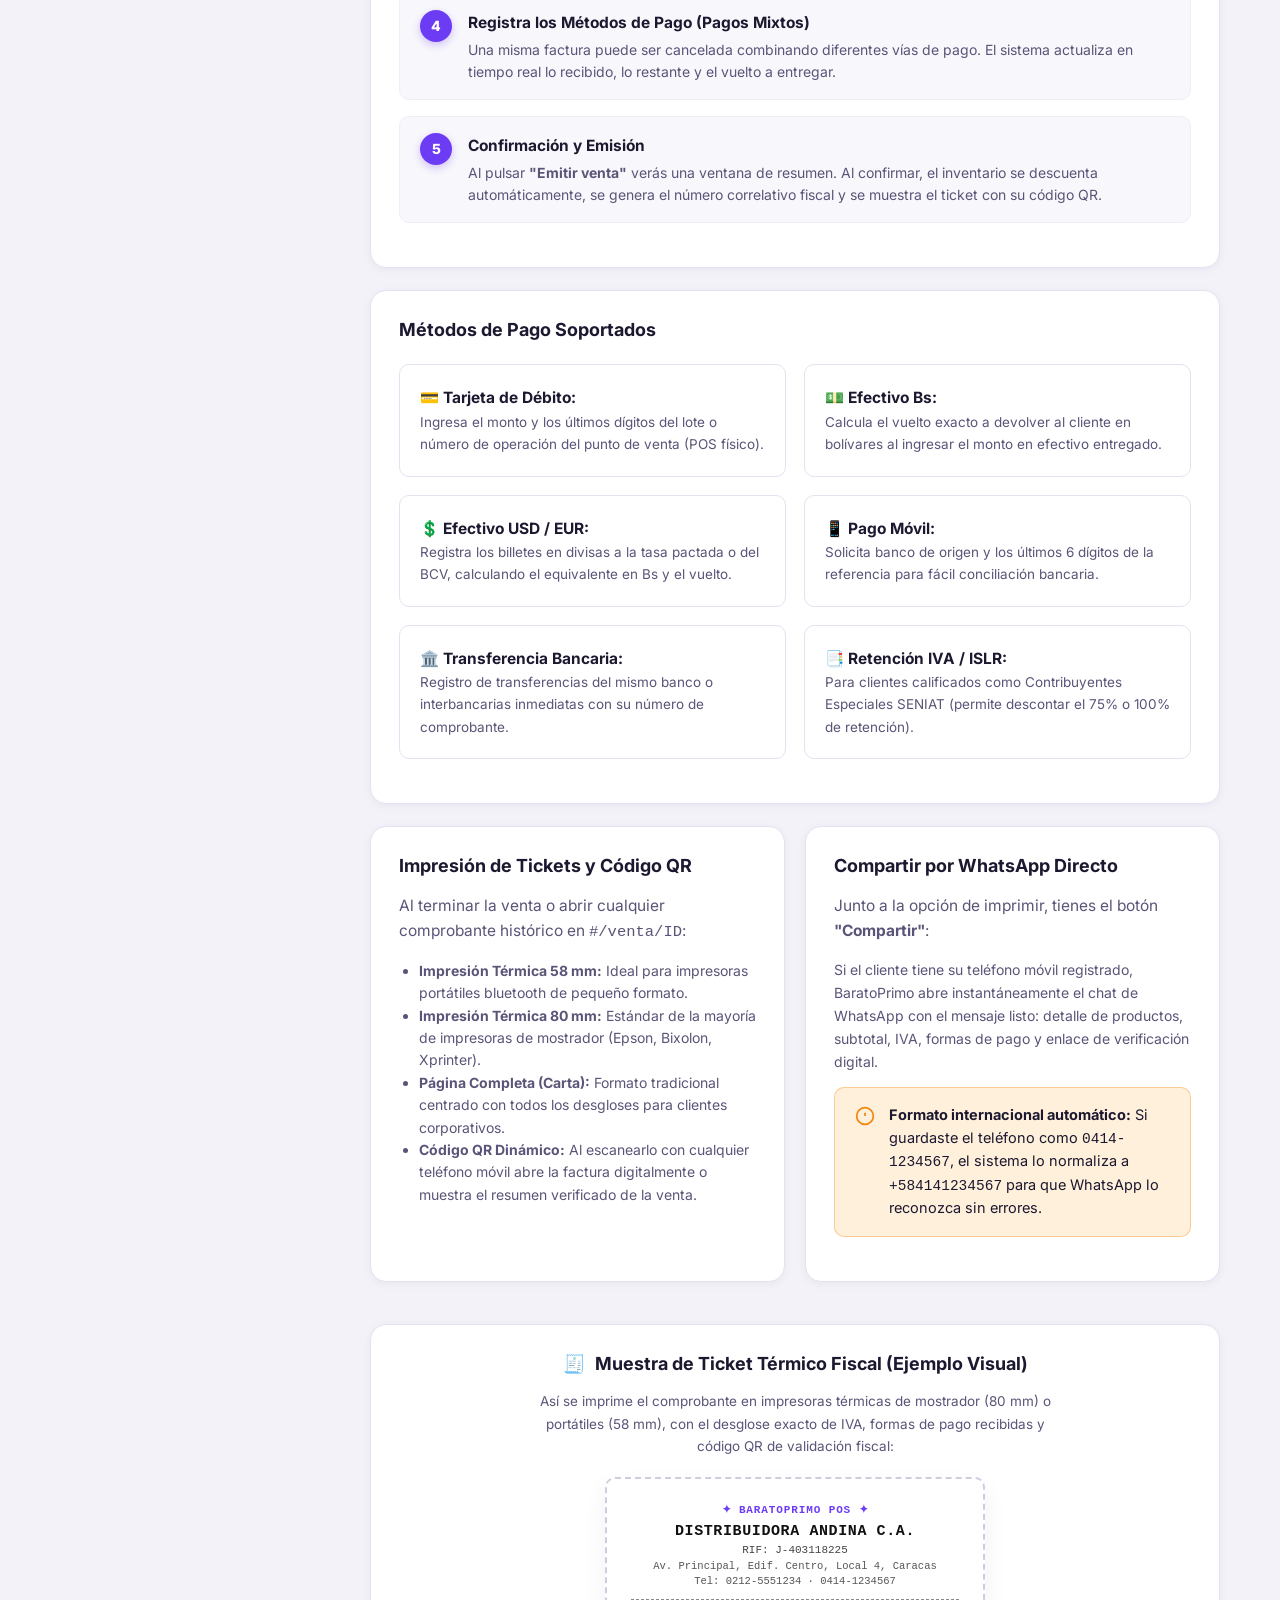
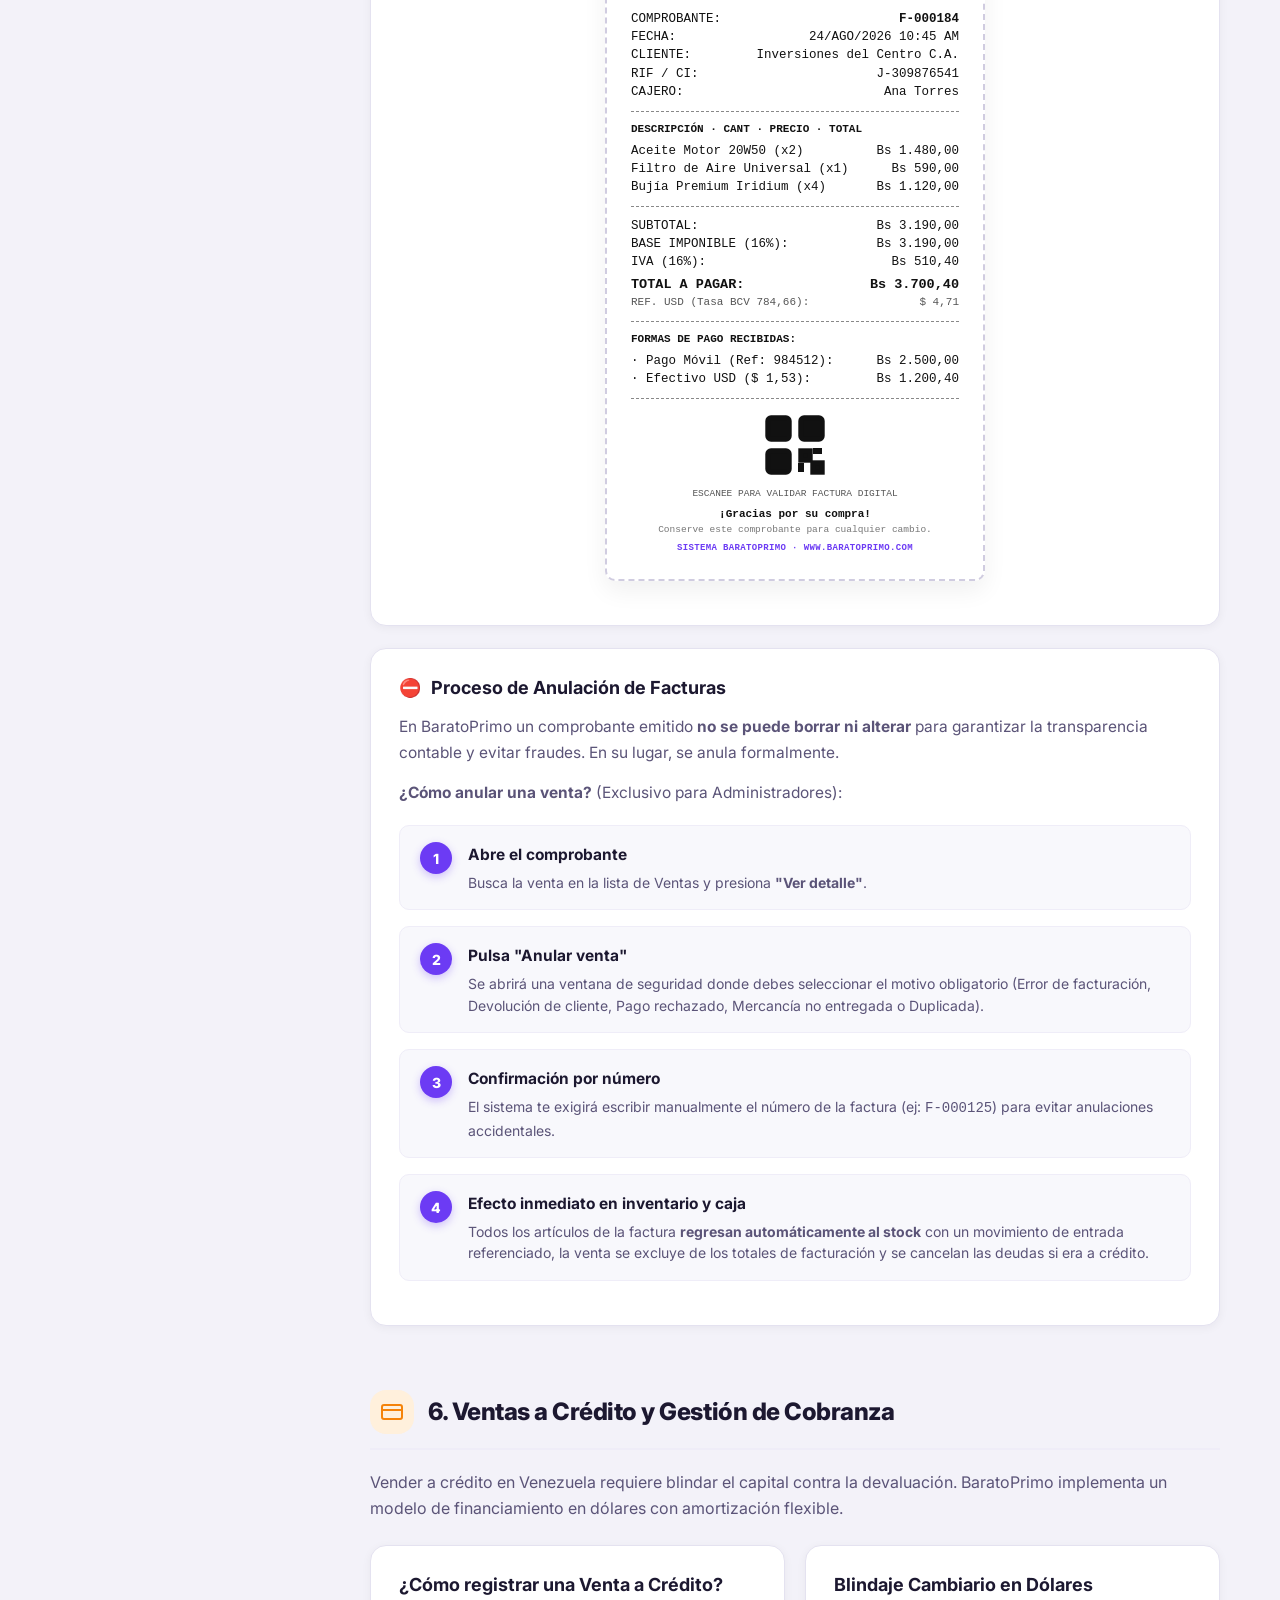
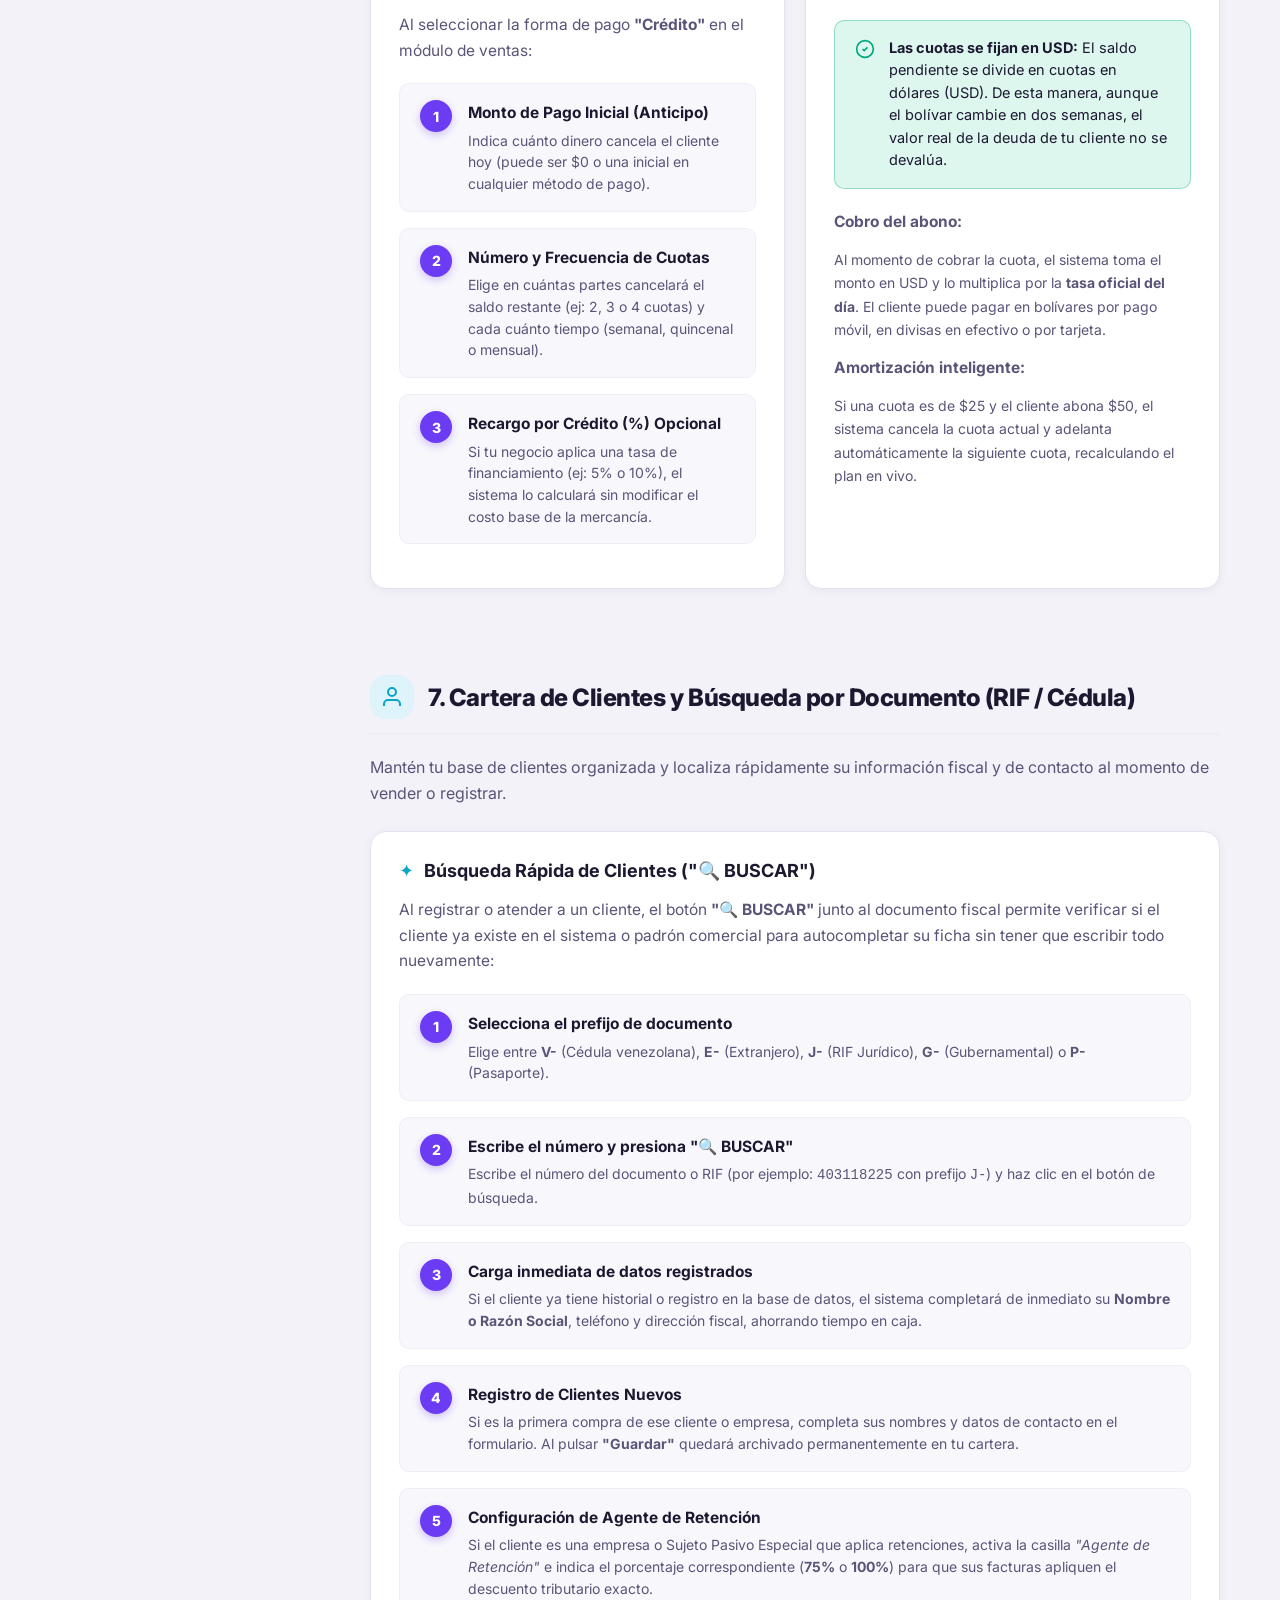
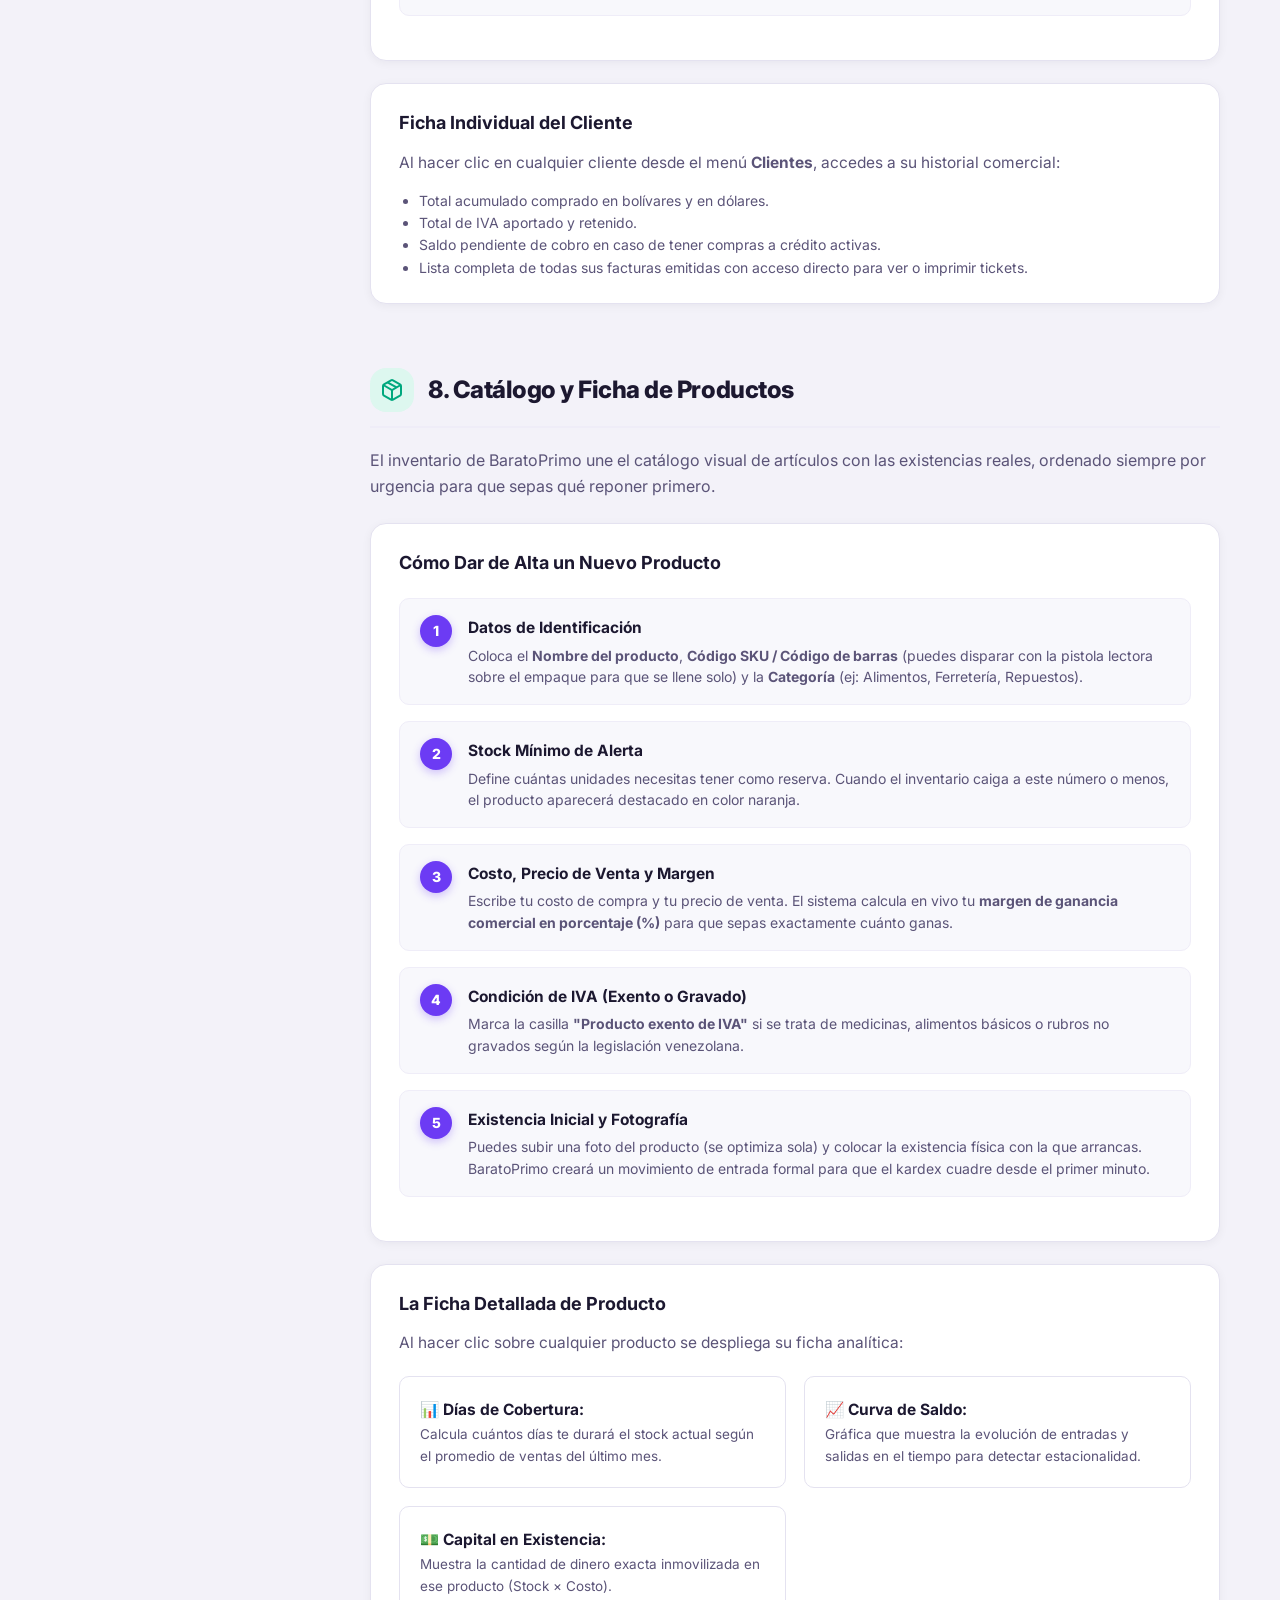
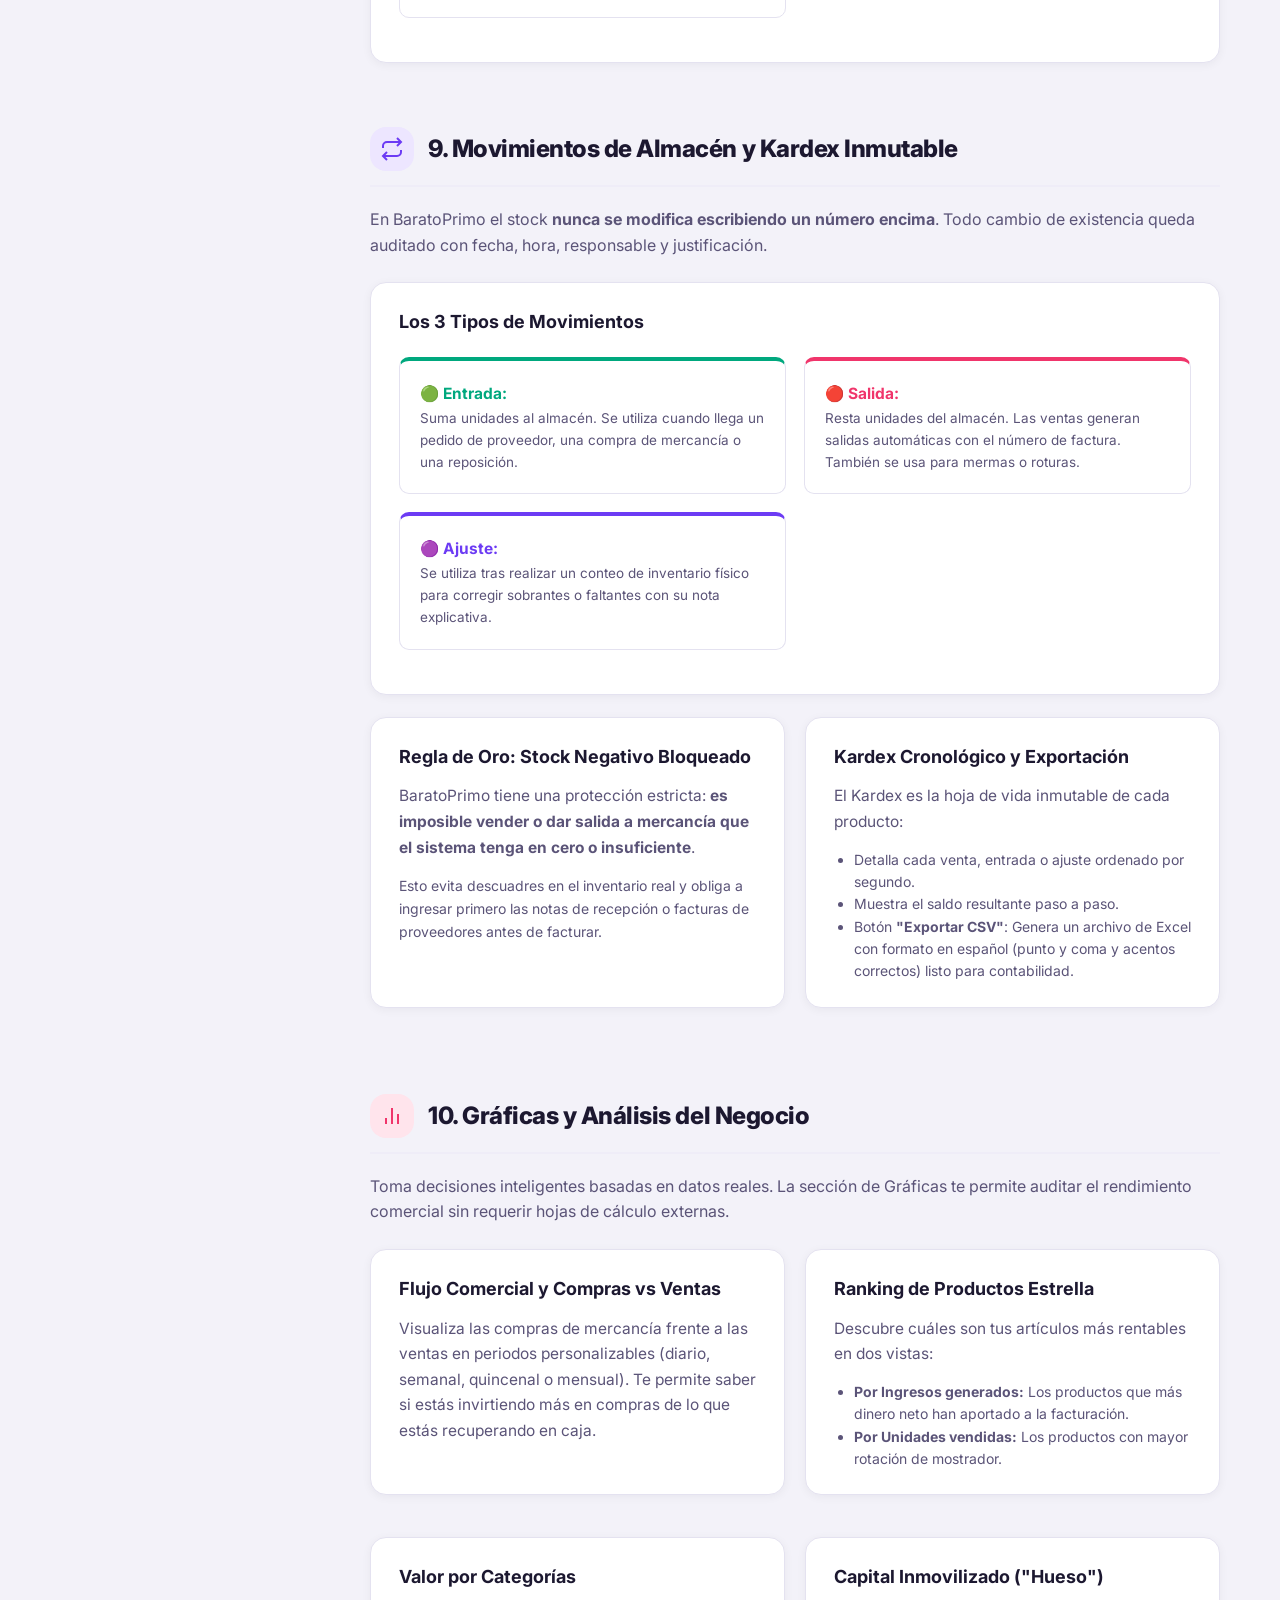
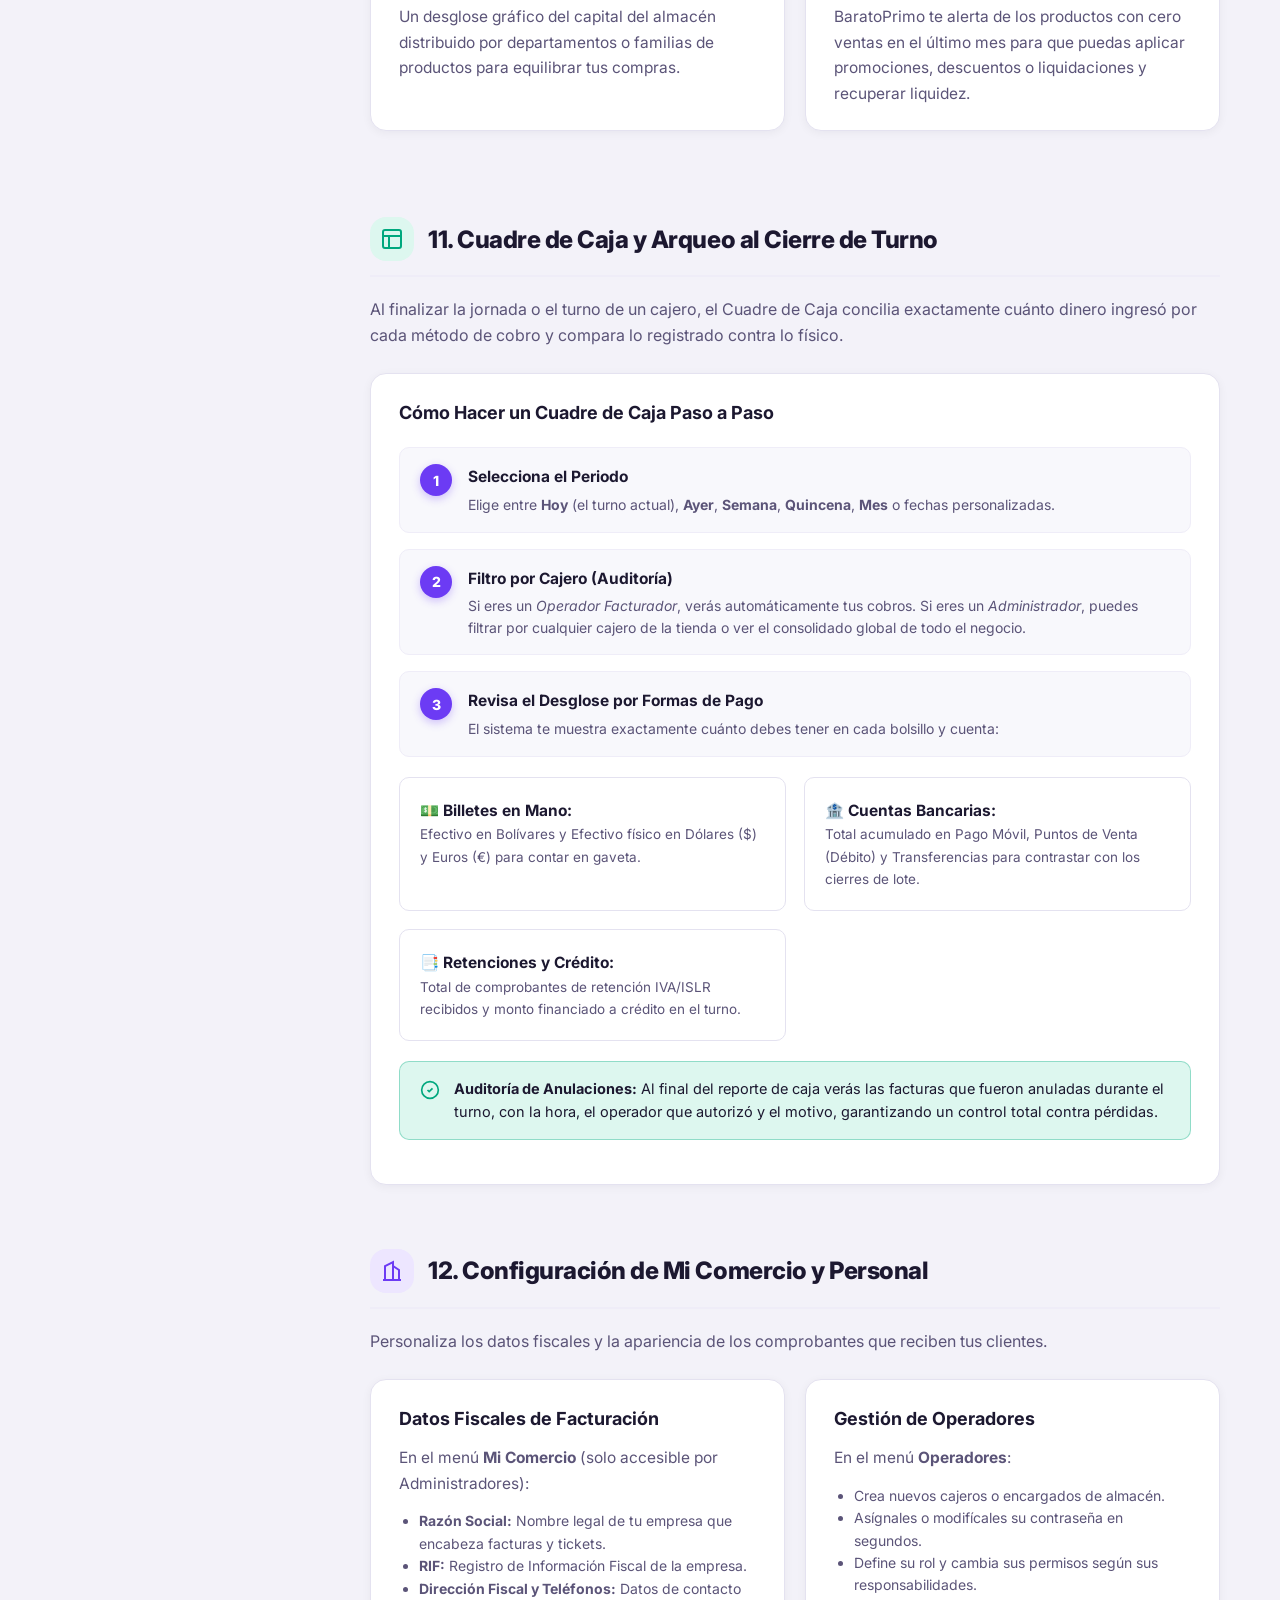
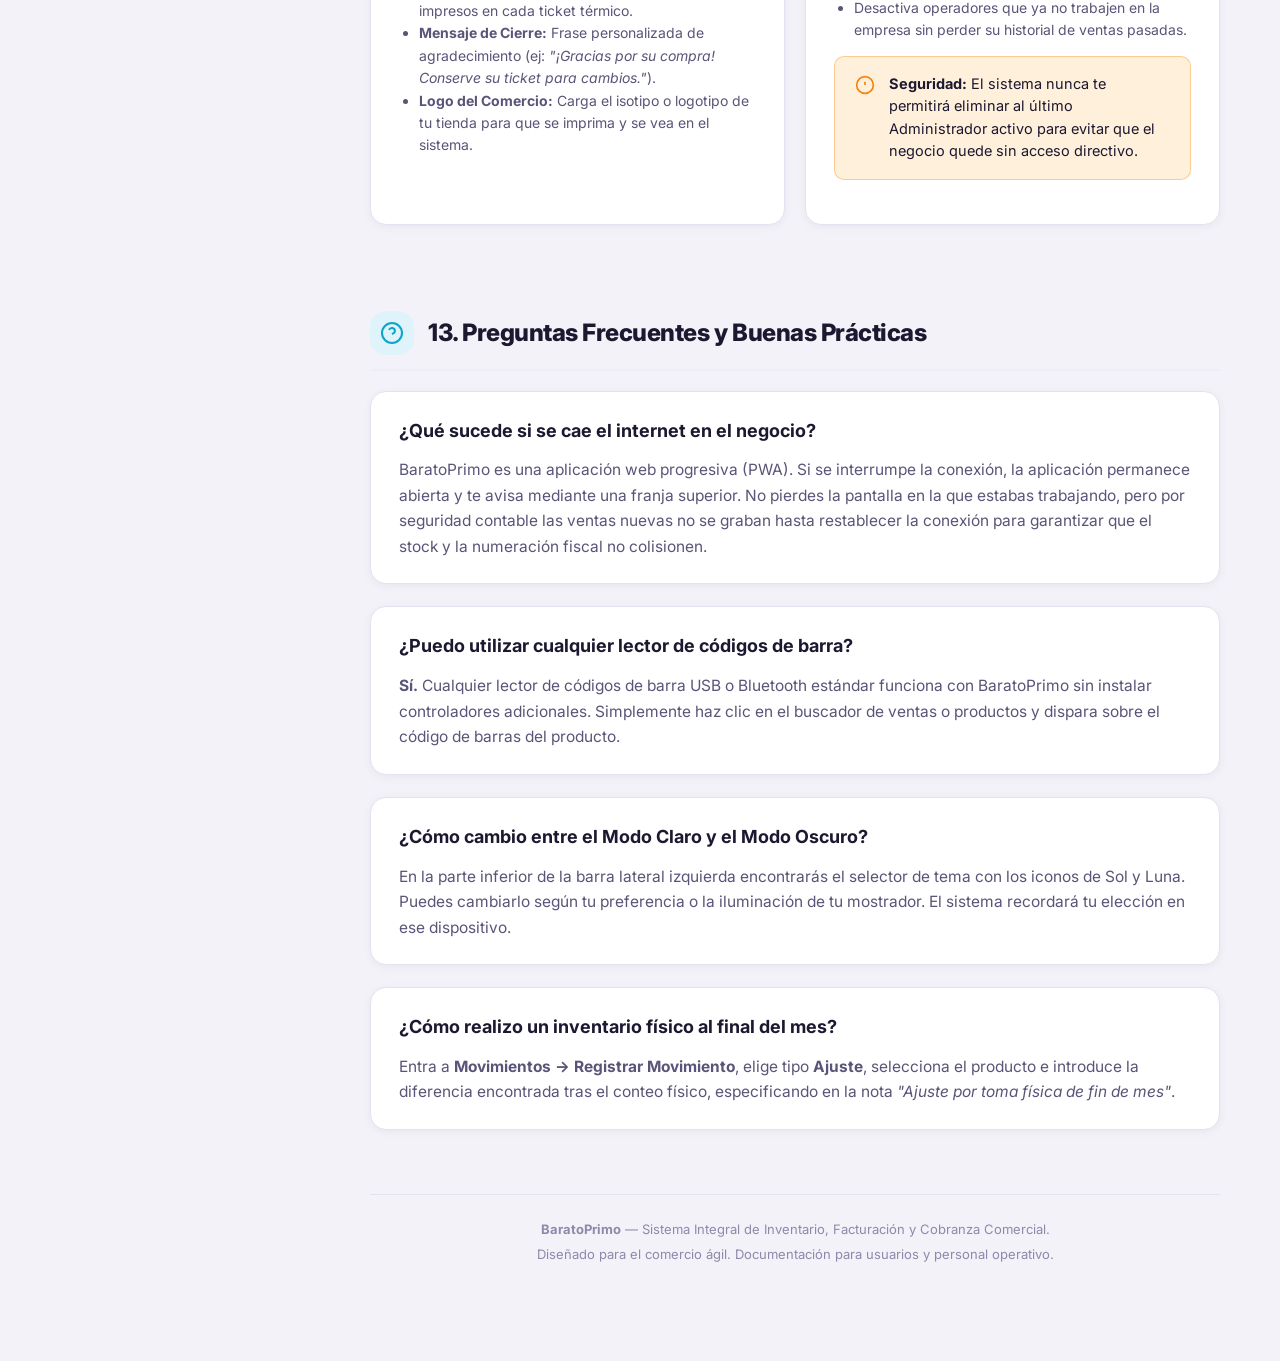
==== commit d902567d: "Corregir legibilidad absoluta del titulo BaratoPrimo en impresion PDF neutralizando variables de mod" ====
--- a/manual.html
+++ b/manual.html
@@ -1043,6 +1043,43 @@
        SISTEMA VISUAL BROCHURE / MANUAL CORPORATIVO PARA PDF E IMPRESIÓN
        ===================================================================== */
     @media print {
+      /* Neutralizar variables de modo oscuro durante la impresión para que la tinta siempre sea nítida y oscura */
+      :root,
+      html,
+      body,
+      html[data-tema="oscuro"],
+      html[data-tema="claro"] {
+        --fondo:          #FFFFFF !important;
+        --superficie:     #FFFFFF !important;
+        --superficie-2:   #F8F8FC !important;
+        --superficie-3:   #F0EEF8 !important;
+        --linea:          #D8D3EB !important;
+        --linea-2:        #EAE7F6 !important;
+
+        --tinta:          #140E29 !important;
+        --tinta-2:        #443C64 !important;
+        --tinta-3:        #6C658D !important;
+
+        --violeta:        #6C3BF4 !important;
+        --violeta-alto:   #5A2AE0 !important;
+        --violeta-piel:   #EDE6FF !important;
+
+        --esmeralda:      #00A87E !important;
+        --esmeralda-piel: #DDF7EF !important;
+
+        --rosa:           #F0356B !important;
+        --rosa-piel:      #FFE4EC !important;
+
+        --naranja:        #F58309 !important;
+        --naranja-piel:   #FFF0DC !important;
+
+        --cian:           #0BA5C7 !important;
+        --cian-piel:      #DEF4FA !important;
+
+        background:       #FFFFFF !important;
+        color:            #140E29 !important;
+      }
+
       * {
         -webkit-print-color-adjust: exact !important;
         print-color-adjust: exact !important;
@@ -1052,11 +1089,38 @@
       @page {
         size: letter portrait;
         margin: 12mm 14mm 14mm 14mm;
+        @top-left {
+          content: "BaratoPrimo · Manual Oficial de Usuario";
+          font-family: 'Inter', sans-serif;
+          font-size: 8.5pt;
+          font-weight: 700;
+          color: #6C3BF4;
+        }
+        @top-right {
+          content: "Edición Comercial 2026";
+          font-family: 'Inter', sans-serif;
+          font-size: 8.5pt;
+          font-weight: 500;
+          color: #6C658D;
+        }
+        @bottom-left {
+          content: "Sistema POS, Inventario, Facturación y Cobranza en Divisas";
+          font-family: 'Inter', sans-serif;
+          font-size: 8.5pt;
+          color: #6C658D;
+        }
+        @bottom-right {
+          content: "Pág. " counter(page);
+          font-family: 'Inter', sans-serif;
+          font-size: 8.5pt;
+          font-weight: 700;
+          color: #6C3BF4;
+        }
       }
 
       html, body {
         background: #FFFFFF !important;
-        color: #1C1830 !important;
+        color: #140E29 !important;
         font-size: 13px !important;
         line-height: 1.5 !important;
       }
@@ -1091,7 +1155,7 @@
         break-after: page;
         padding: 40px 36px;
         background: linear-gradient(135deg, rgba(108, 59, 244, 0.08) 0%, rgba(11, 165, 199, 0.07) 100%), #FFFFFF !important;
-        border: 2px solid var(--violeta) !important;
+        border: 2.5px solid #6C3BF4 !important;
         border-radius: 24px !important;
         box-sizing: border-box;
       }
@@ -1100,7 +1164,7 @@
         display: flex;
         justify-content: space-between;
         align-items: center;
-        border-bottom: 1px solid var(--linea);
+        border-bottom: 1.5px solid #D8D3EB;
         padding-bottom: 14px;
       }
 
@@ -1108,18 +1172,18 @@
         font-size: 11px;
         font-weight: 800;
         letter-spacing: 0.12em;
-        color: var(--violeta);
+        color: #6C3BF4 !important;
         text-transform: uppercase;
       }
 
       .brochure-portada__badge {
         font-size: 11px;
-        font-weight: 700;
-        background: var(--violeta-piel) !important;
-        color: var(--violeta);
-        padding: 4px 14px;
+        font-weight: 800;
+        background: #EDE6FF !important;
+        color: #5A2AE0 !important;
+        padding: 5px 14px;
         border-radius: 999px;
-        border: 1px solid rgba(108, 59, 244, 0.2);
+        border: 1px solid rgba(108, 59, 244, 0.25);
       }
 
       .brochure-portada__centro {
@@ -1128,8 +1192,8 @@
       }
 
       .brochure-portada__logo-wrap {
-        width: 96px;
-        height: 96px;
+        width: 100px;
+        height: 100px;
         margin: 0 auto 18px;
         border-radius: 24px;
         background: linear-gradient(135deg, #7B4DF7 0%, #6C3BF4 55%, #0BA5C7 100%) !important;
@@ -1139,36 +1203,41 @@
       }
 
       .brochure-portada__logo-wrap img {
-        width: 76px;
-        height: 76px;
-      }
-
+        width: 80px;
+        height: 80px;
+      }
+
+      /* TÍTULO PRINCIPAL: ULTRA LEGIBLE, OSCURO Y DESTACADO */
       .brochure-portada__titulo {
-        font-size: 42px;
-        font-weight: 900;
-        color: var(--tinta);
-        letter-spacing: -0.04em;
-        margin-bottom: 6px;
+        font-size: 48px !important;
+        font-weight: 900 !important;
+        color: #120D26 !important;
+        letter-spacing: -0.04em !important;
+        margin-bottom: 6px !important;
+        line-height: 1.1 !important;
+        display: block !important;
       }
 
       .brochure-portada__subtitulo {
-        font-size: 17px;
-        font-weight: 700;
-        color: var(--violeta);
-        margin-bottom: 14px;
+        font-size: 19px !important;
+        font-weight: 800 !important;
+        color: #6C3BF4 !important;
+        margin-bottom: 14px !important;
+        display: block !important;
       }
 
       .brochure-portada__linea {
-        width: 60px;
+        width: 64px;
         height: 4px;
-        background: var(--violeta) !important;
+        background: #6C3BF4 !important;
         border-radius: 4px;
         margin: 0 auto 16px;
       }
 
       .brochure-portada__desc {
-        font-size: 14.5px;
-        color: var(--tinta-2);
+        font-size: 15px !important;
+        font-weight: 500 !important;
+        color: #3C3558 !important;
         max-width: 620px;
         margin: 0 auto 28px;
         line-height: 1.6;
@@ -2180,10 +2249,11 @@
 
         <div class="simulador-ticket">
           <div class="centro" style="margin-bottom:8px;">
-            <div style="font-size:15px; font-weight:800; letter-spacing:0.04em;">DISTRIBUIDORA ANDINA C.A.</div>
-            <div style="font-size:11px; color:#555;">RIF: J-403118225</div>
-            <div style="font-size:10.5px; color:#666;">Av. Principal, Edif. Centro, Local 4, Caracas</div>
-            <div style="font-size:10.5px; color:#666;">Tel: 0212-5551234 · 0414-1234567</div>
+            <div style="font-size:11px; font-weight:800; color:#6C3BF4; letter-spacing:0.08em; margin-bottom:2px;">✦ BARATOPRIMO POS ✦</div>
+            <div style="font-size:15px; font-weight:800; letter-spacing:0.04em; color:#111;">DISTRIBUIDORA ANDINA C.A.</div>
+            <div style="font-size:11px; color:#444;">RIF: J-403118225</div>
+            <div style="font-size:10.5px; color:#555;">Av. Principal, Edif. Centro, Local 4, Caracas</div>
+            <div style="font-size:10.5px; color:#555;">Tel: 0212-5551234 · 0414-1234567</div>
           </div>
           <div class="linea-sep"></div>
           <div class="fila-dato"><span>COMPROBANTE:</span><strong>F-000184</strong></div>
@@ -2224,6 +2294,7 @@
             <div style="font-size:9.5px; color:#555;">ESCANEE PARA VALIDAR FACTURA DIGITAL</div>
             <div style="font-size:11px; font-weight:700; margin-top:6px;">¡Gracias por su compra!</div>
             <div style="font-size:9.5px; color:#777;">Conserve este comprobante para cualquier cambio.</div>
+            <div style="font-size:9px; color:#6C3BF4; font-weight:700; margin-top:5px; letter-spacing:0.04em;">SISTEMA BARATOPRIMO · WWW.BARATOPRIMO.COM</div>
           </div>
         </div>
       </div>
